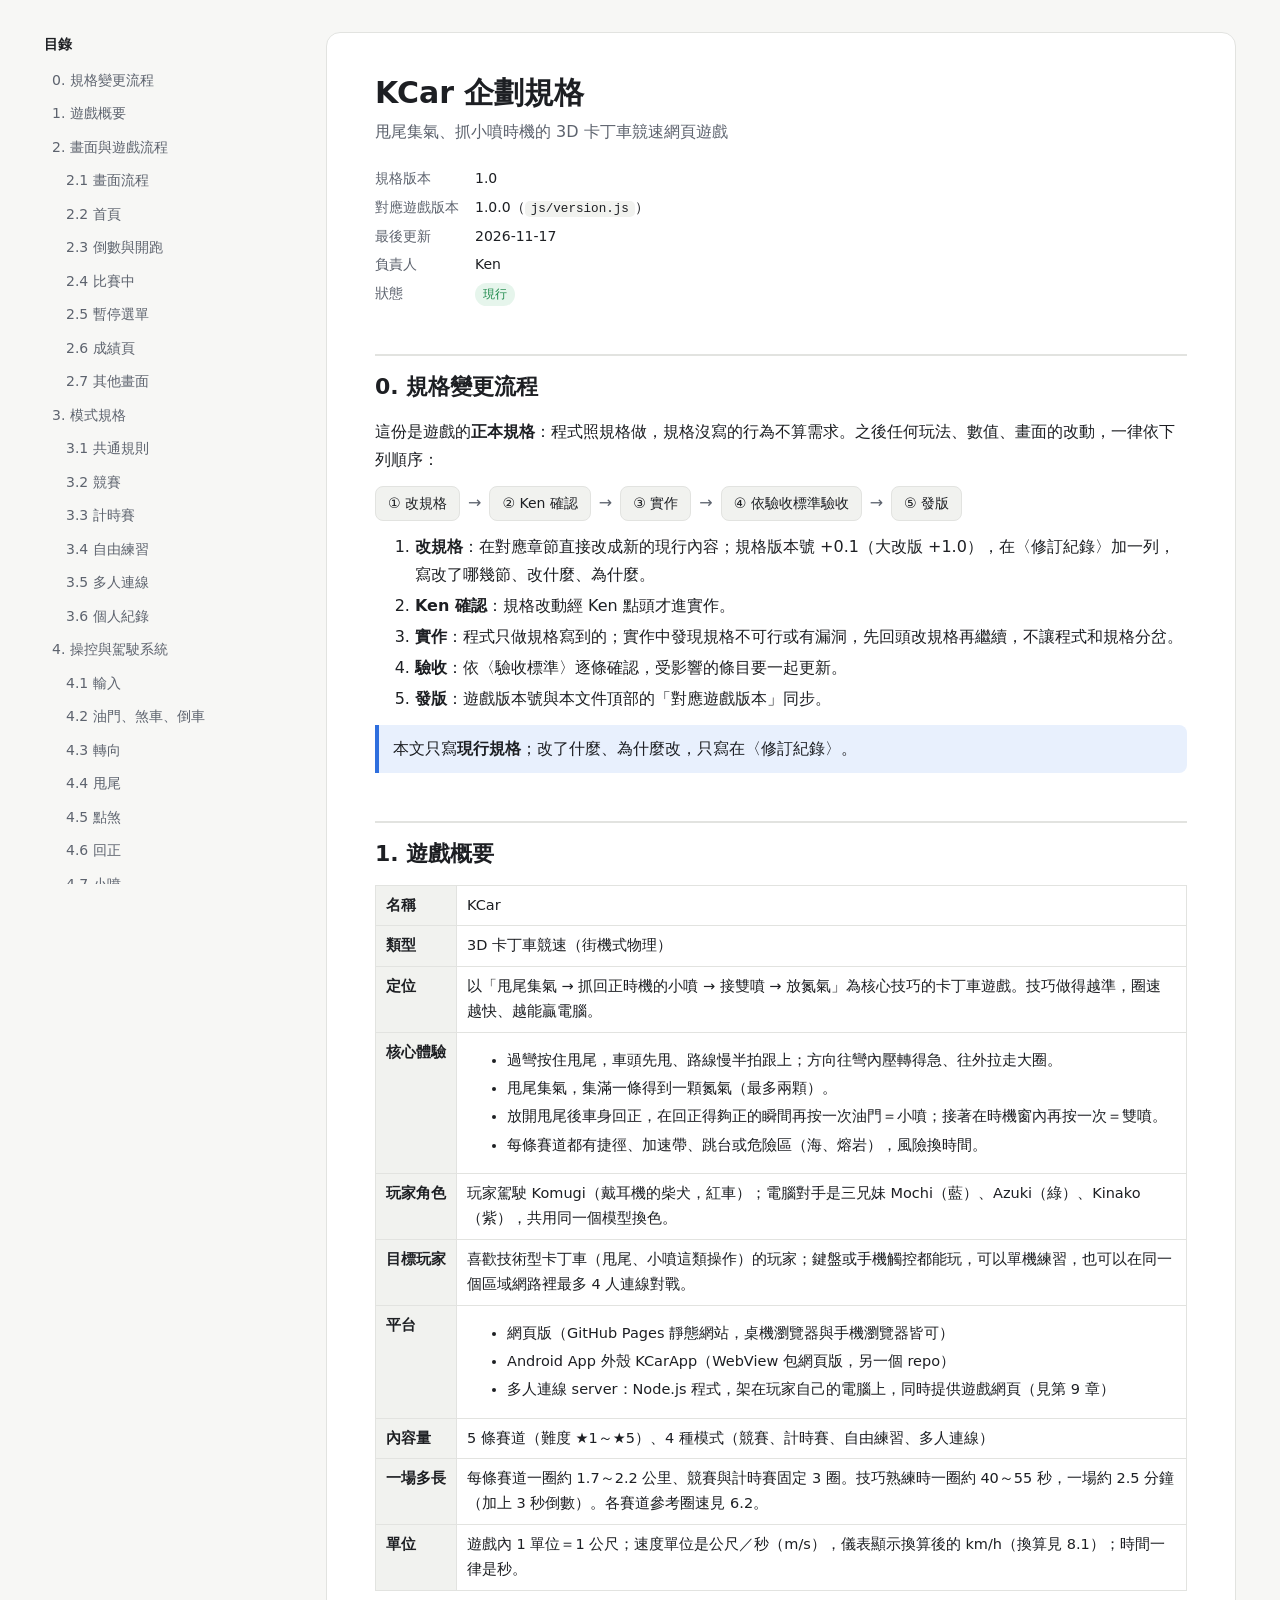
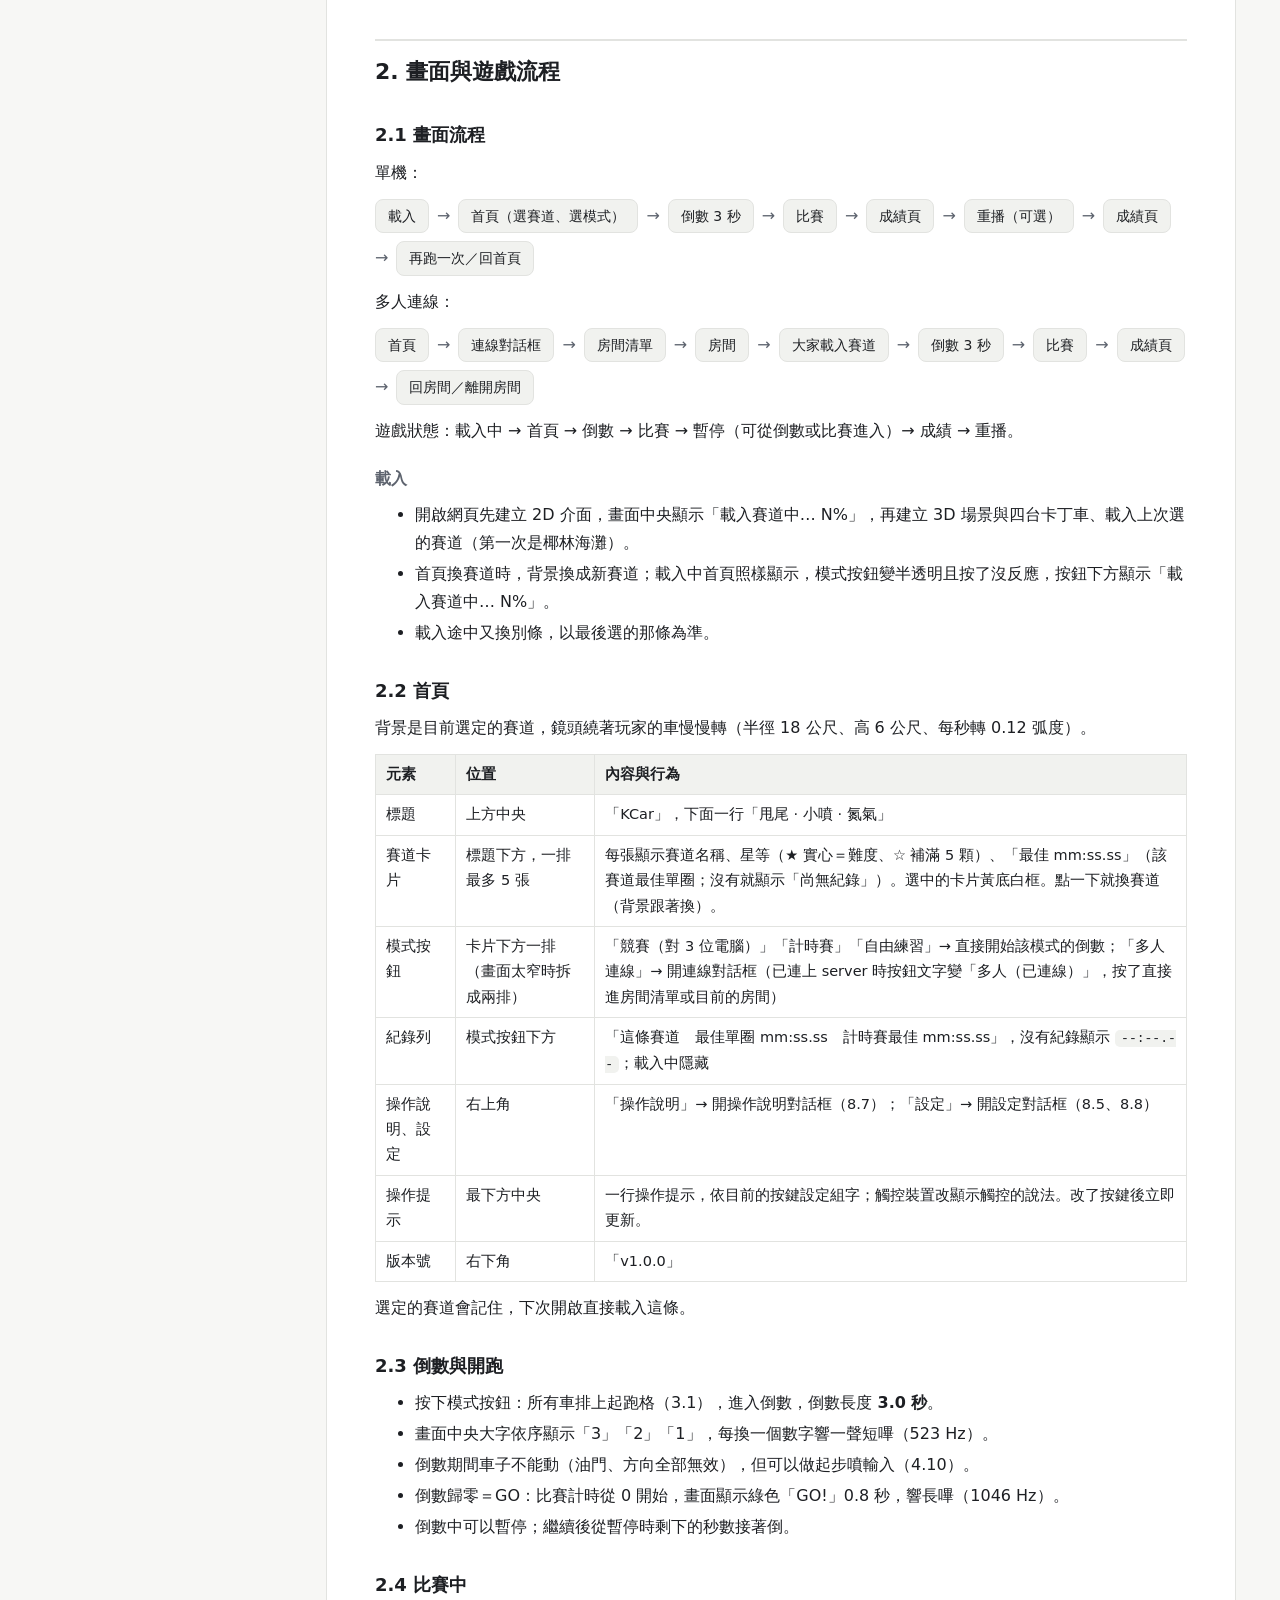
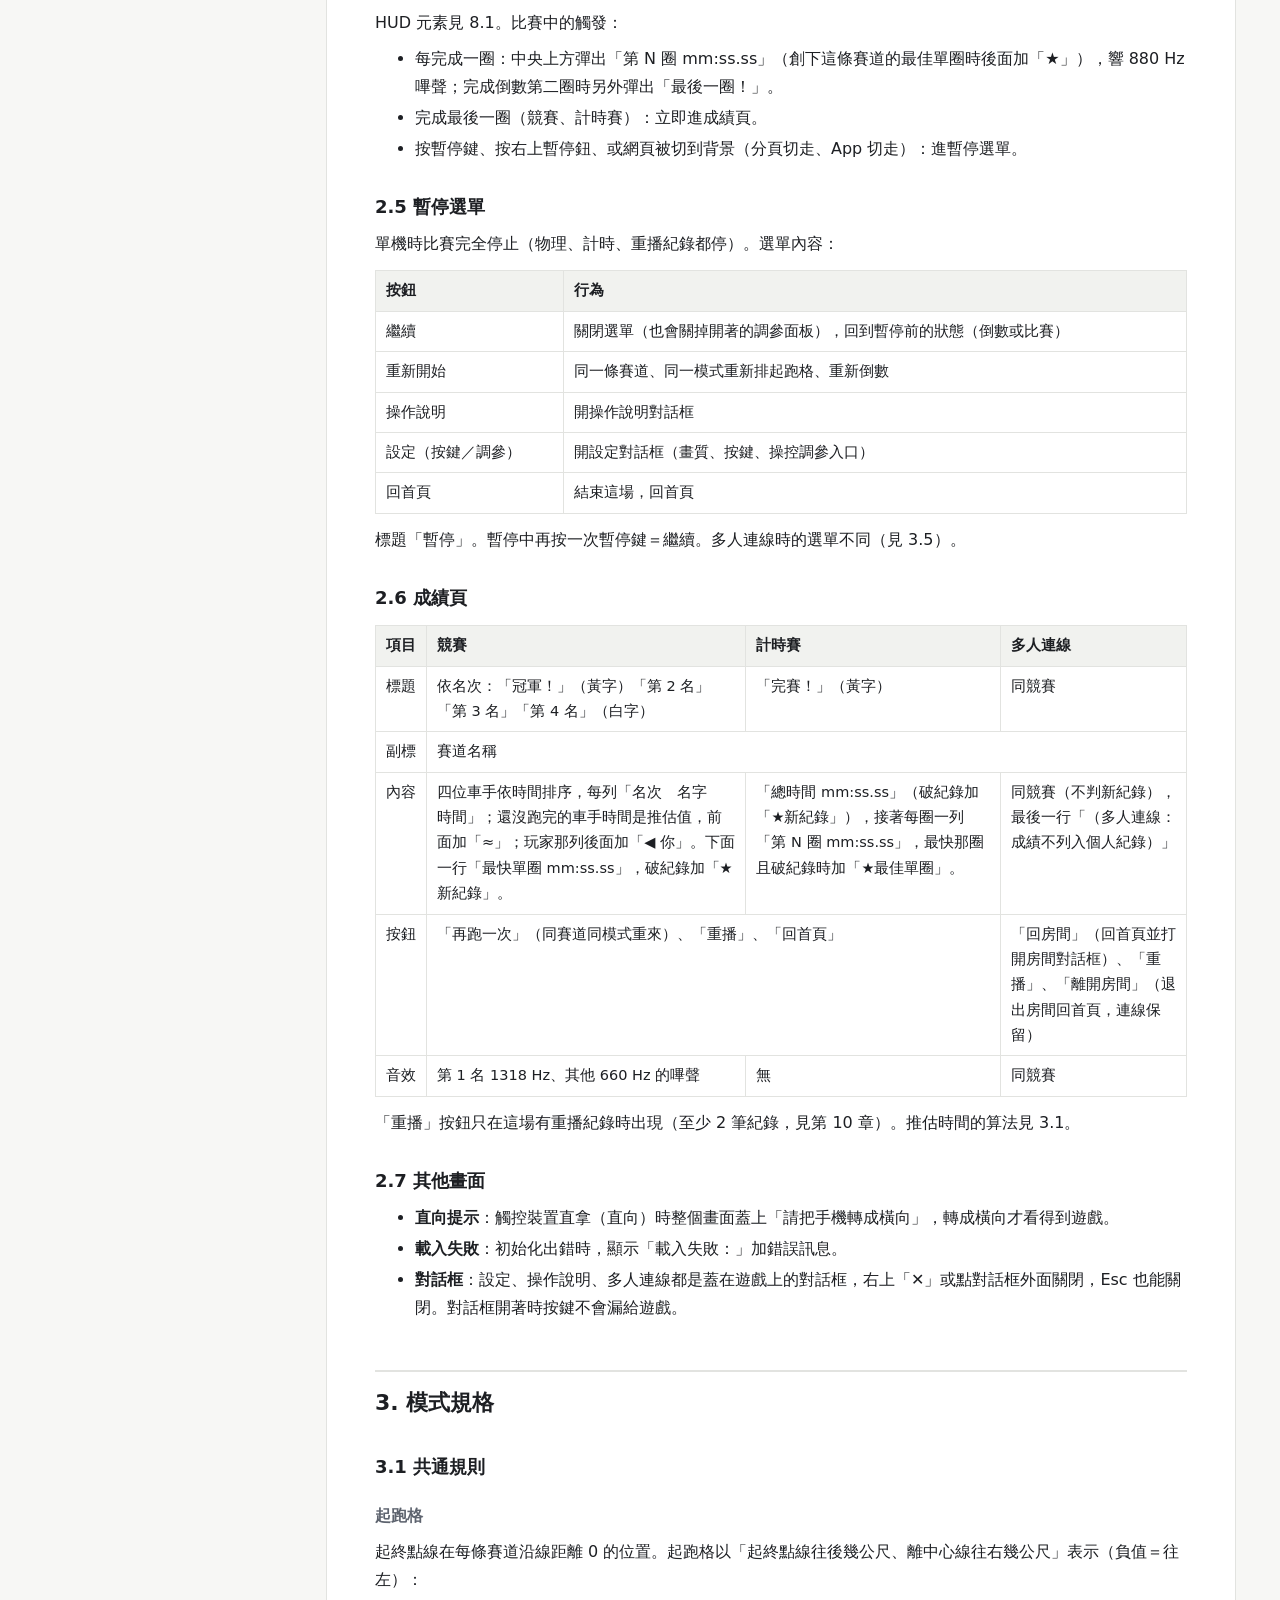
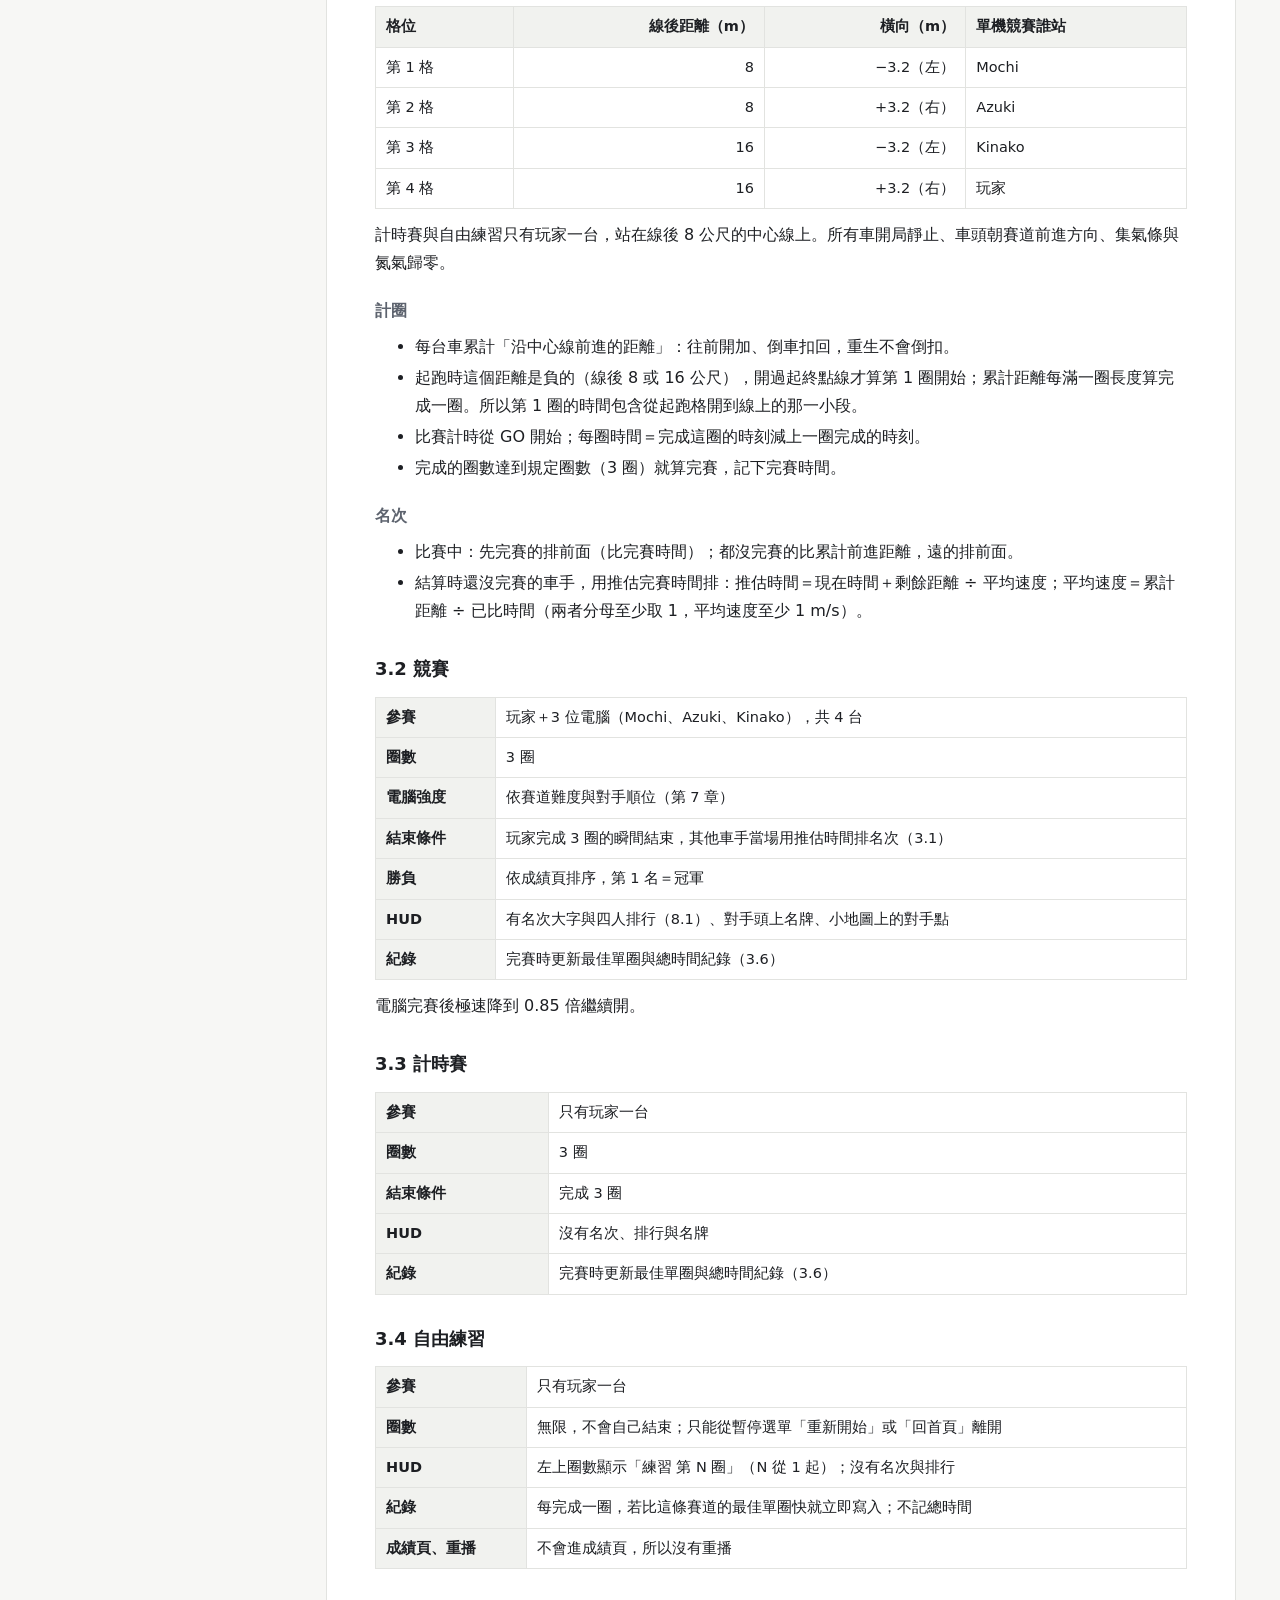
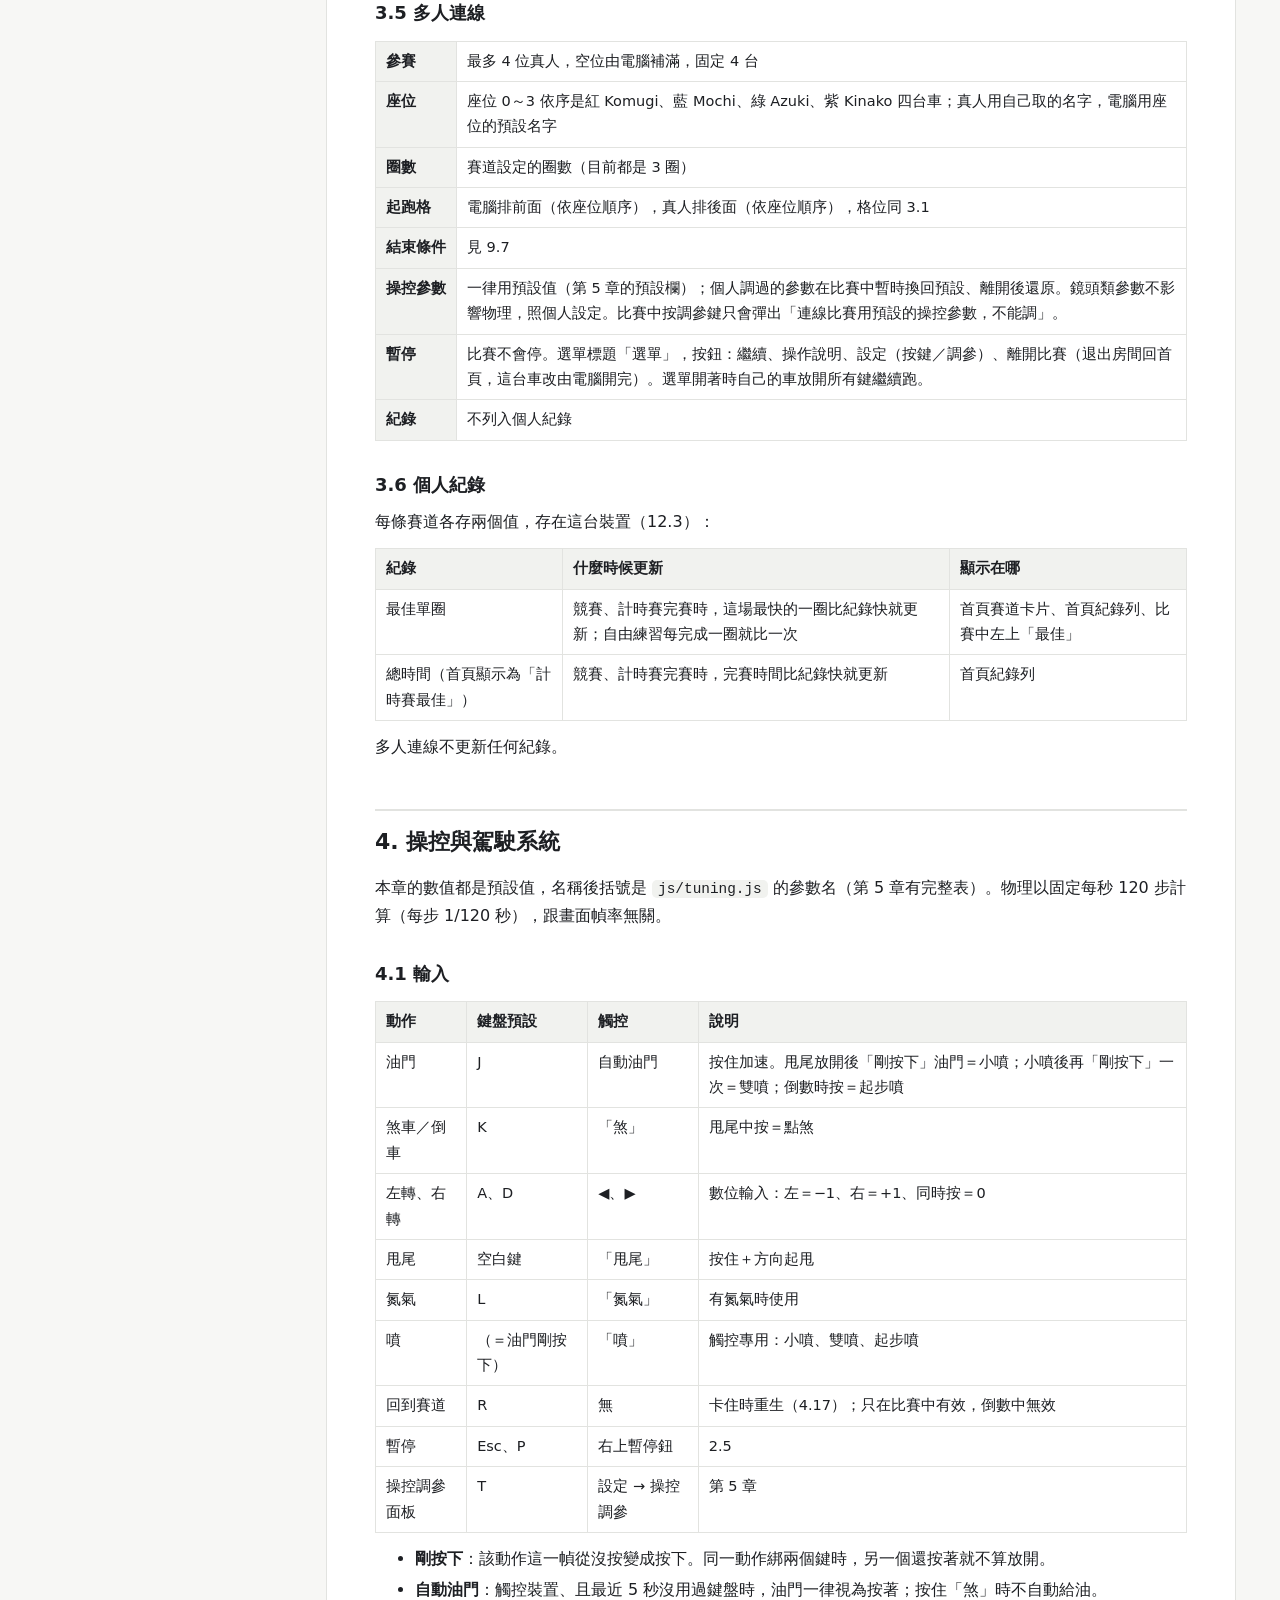
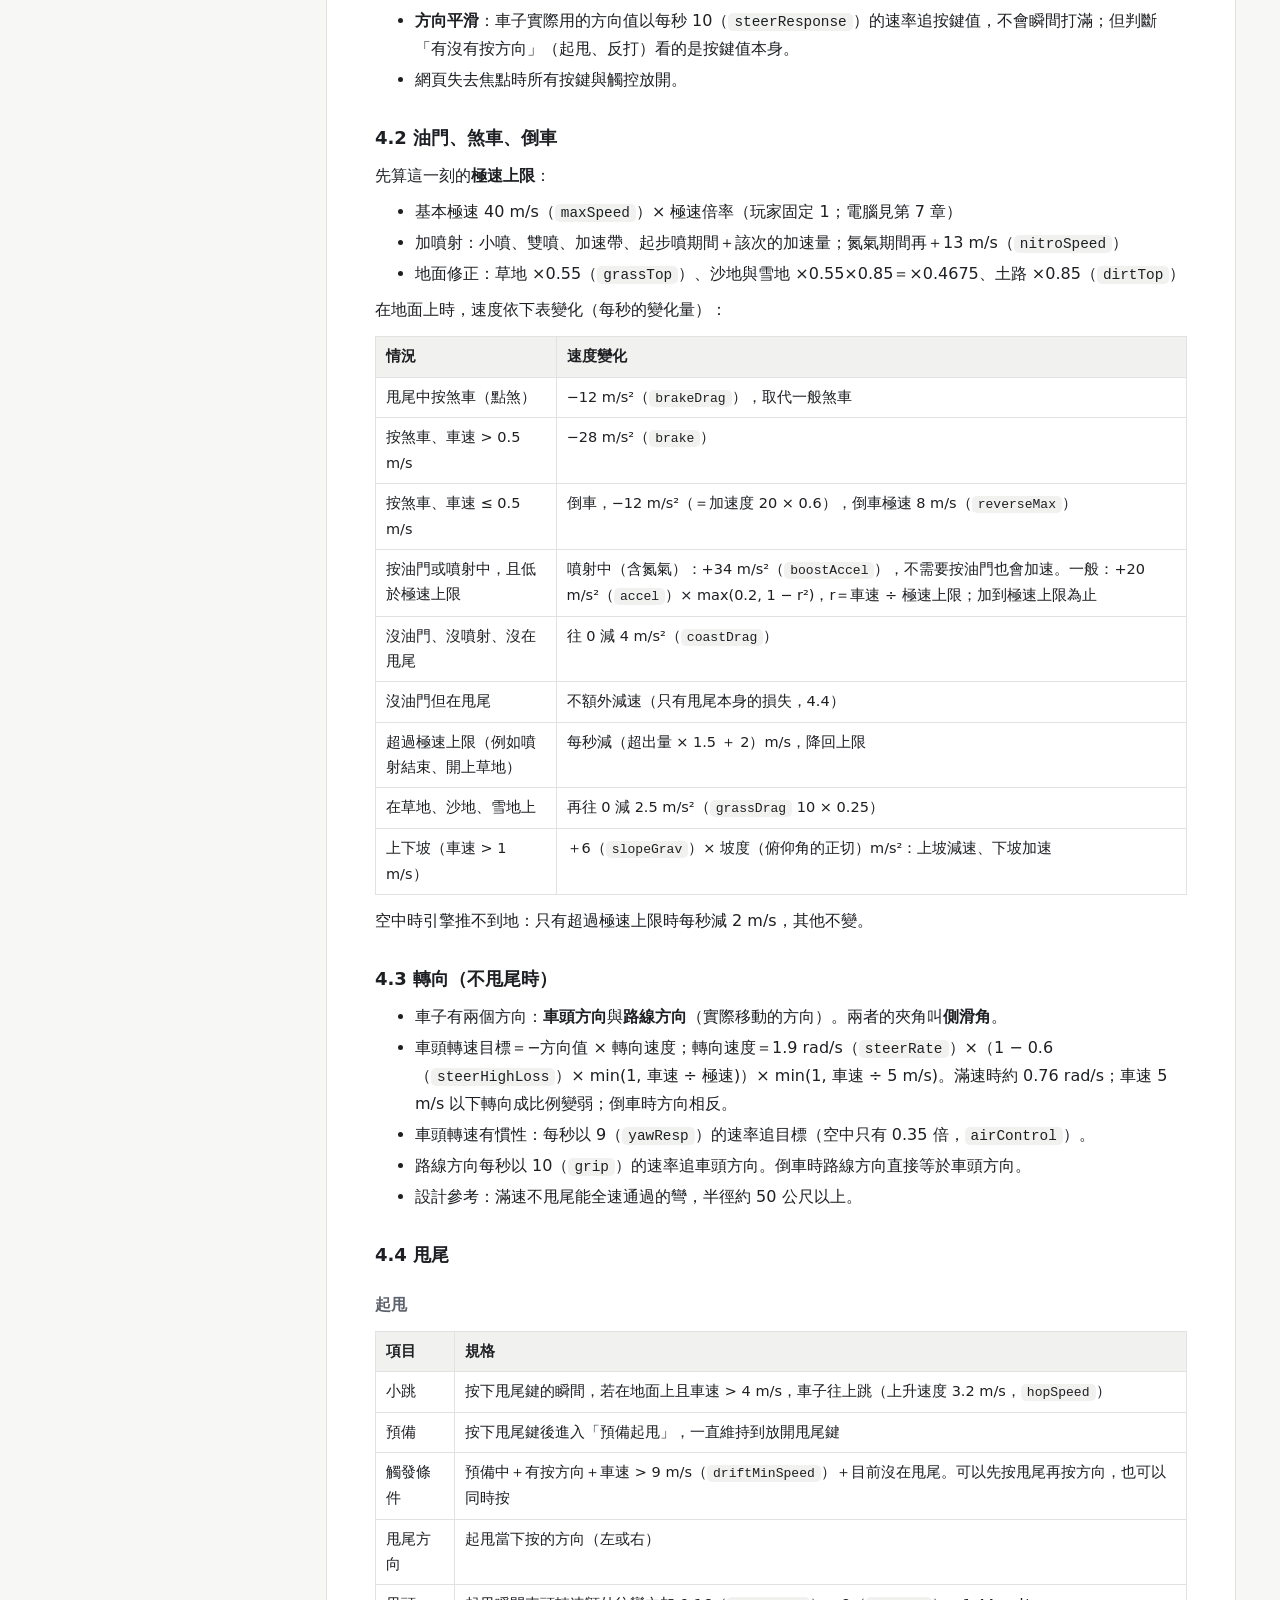
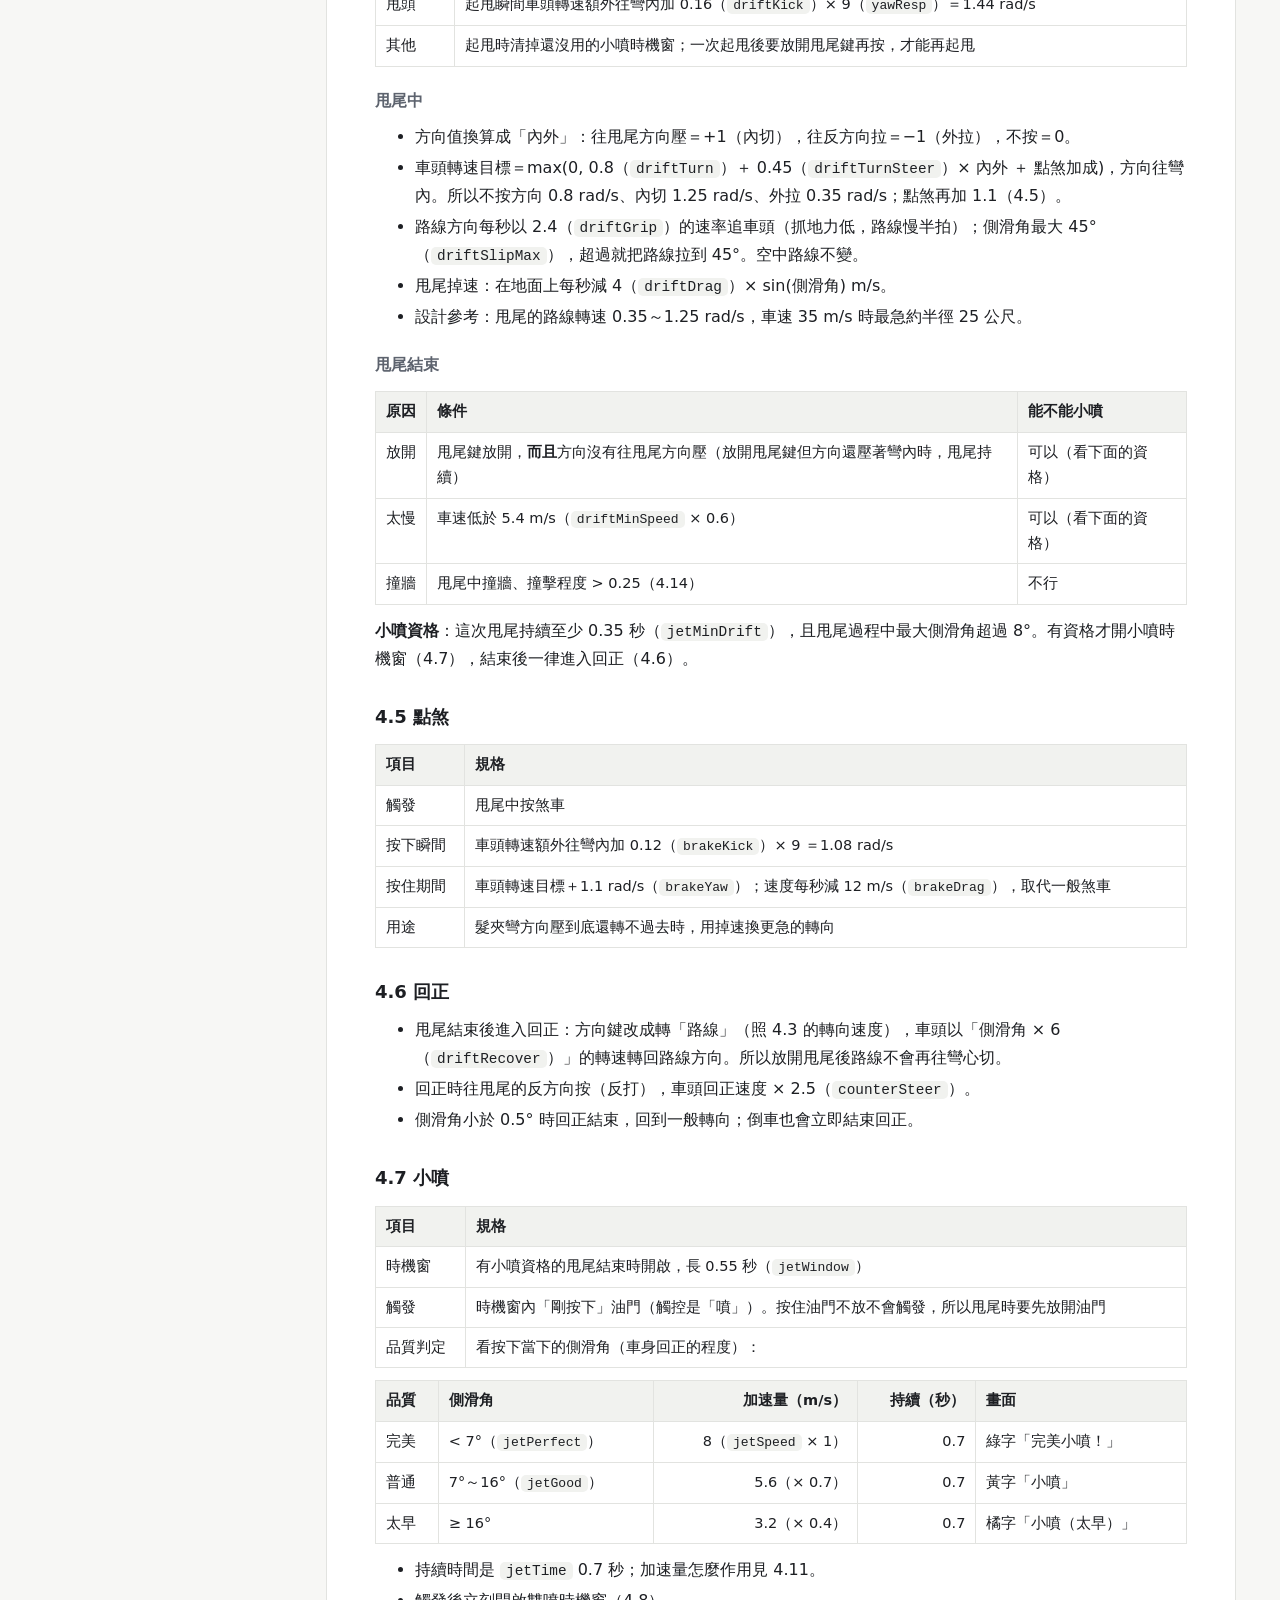
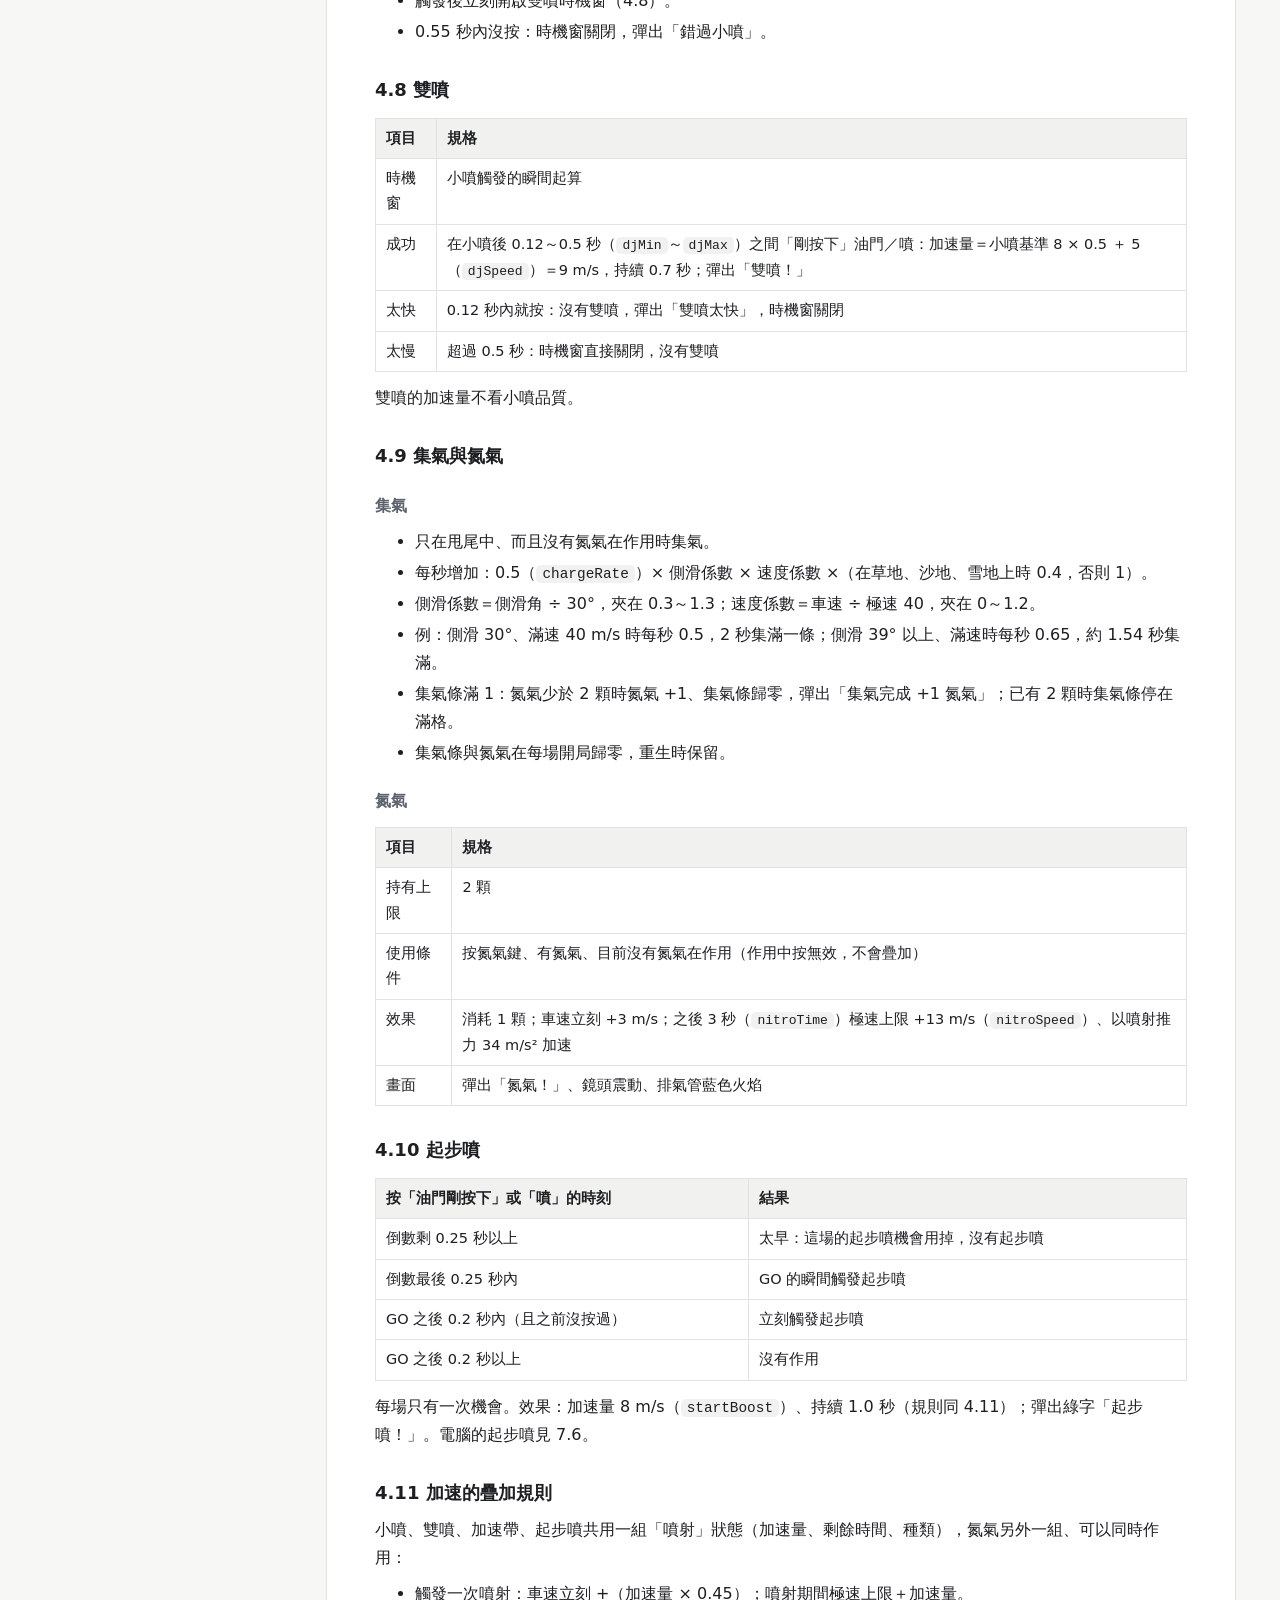
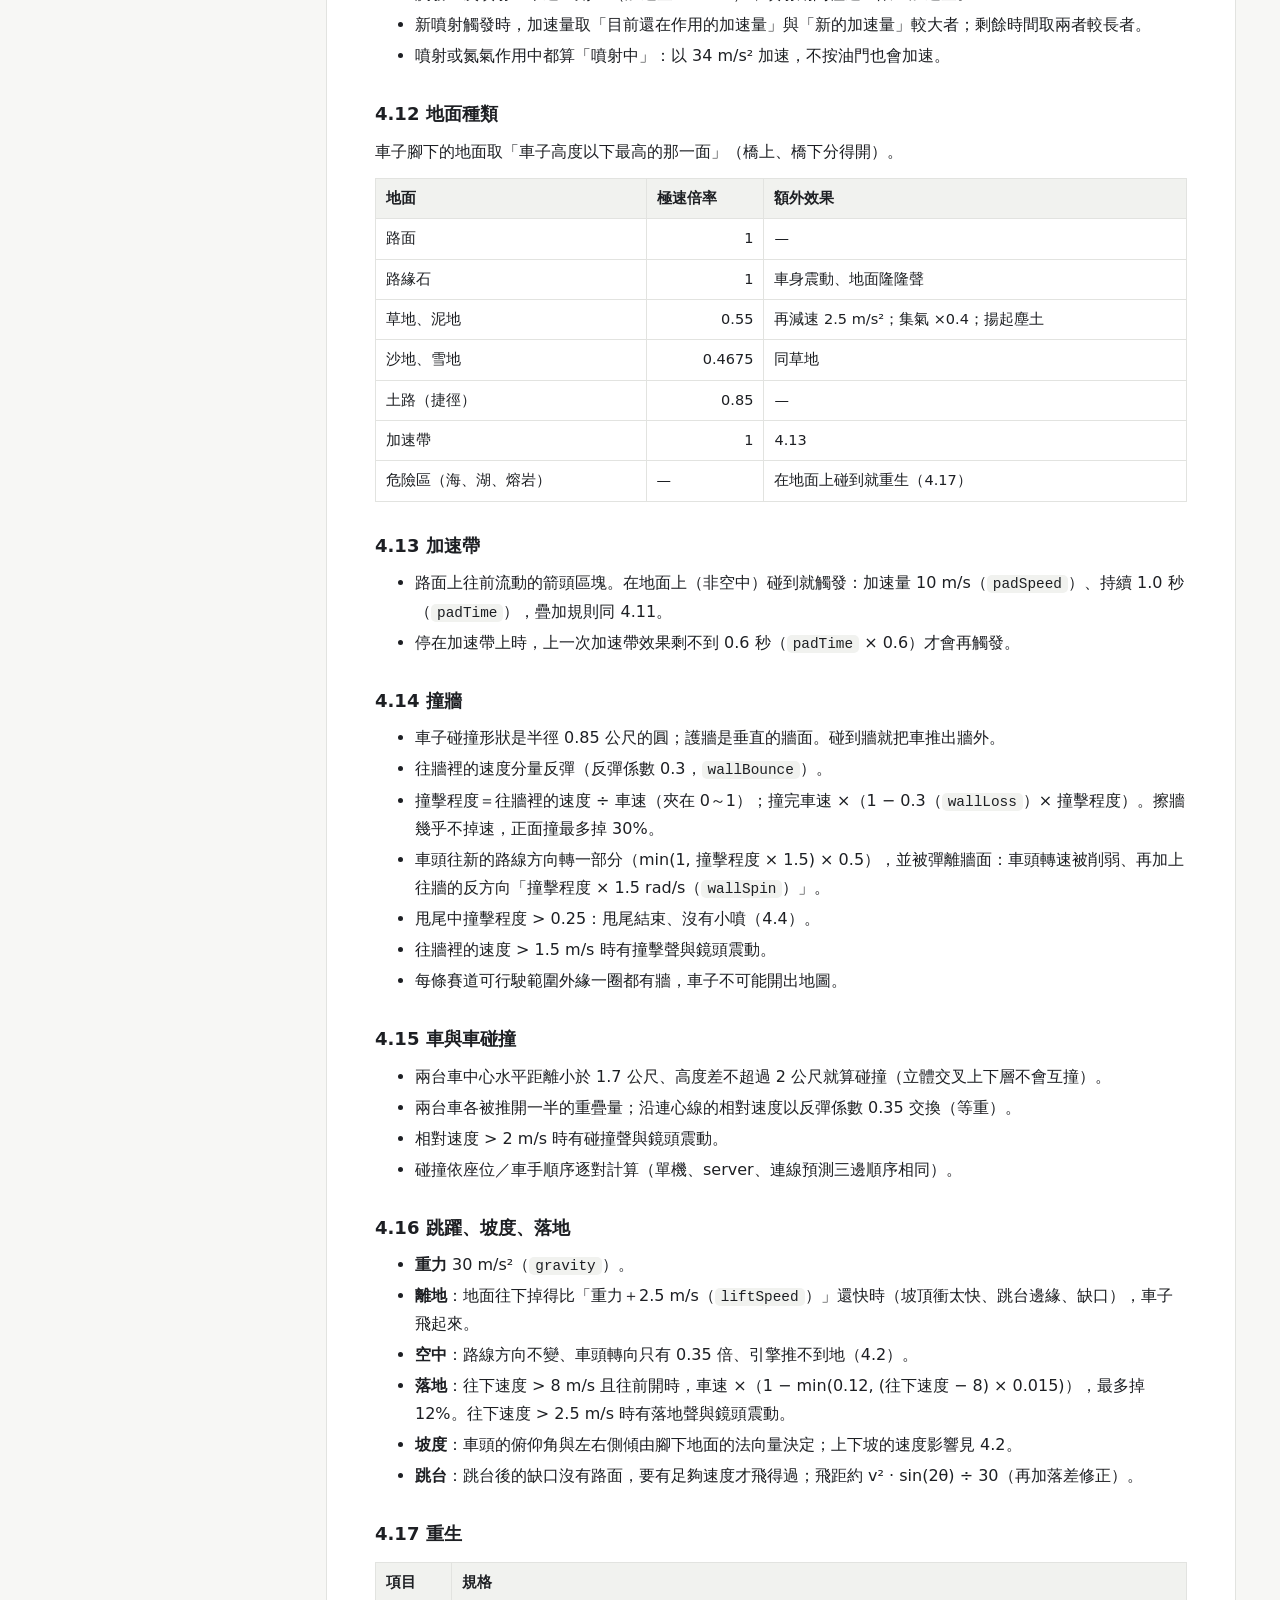
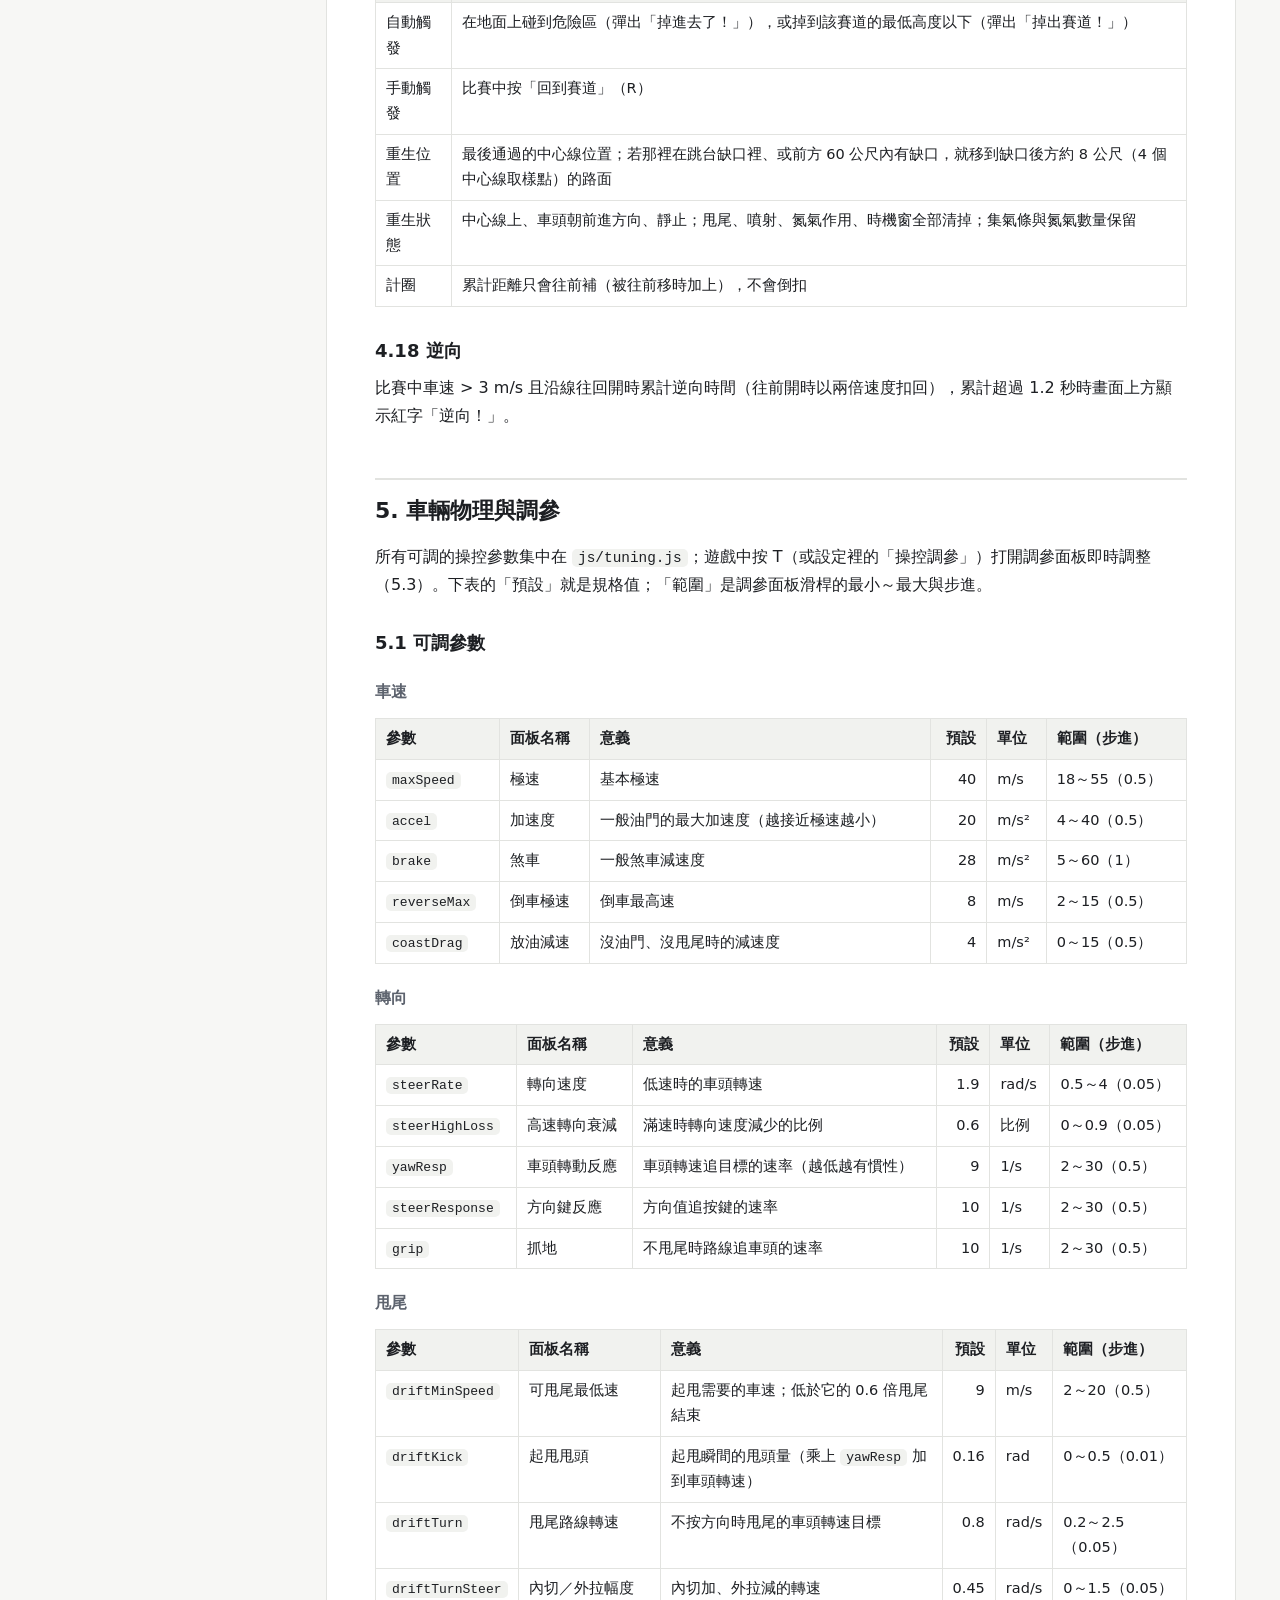
==== docs/spec.html @ 21446818 "企劃規格 1.0（docs/spec.html）：依 1.0.0 現行遊戲整理成正本規格，之後改動先改規格、Ken 確認後才實作（Ken 2026-11-17 要求） Co-Authored-By: " ====
<!doctype html>
<html lang="zh-Hant">
<head>
<meta charset="utf-8">
<meta name="viewport" content="width=device-width, initial-scale=1">
<title>KCar 企劃規格</title>
<style>
:root{
  --bg:#f7f7f5; --paper:#ffffff; --ink:#1d1f23; --muted:#5d636e; --line:#e2e3e0;
  --accent:#2f6fde; --accent-soft:#e8f0fd; --warn:#b5590e; --warn-soft:#fdf1e6;
  --ok:#1f8a4c; --ok-soft:#e6f5ec; --code:#f1f2ef;
}
@media (prefers-color-scheme: dark){
  :root:not([data-theme="light"]){
    --bg:#16181c; --paper:#1e2126; --ink:#e7e9ec; --muted:#9aa1ad; --line:#30343b;
    --accent:#7aa7ff; --accent-soft:#1f2c45; --warn:#f0a35e; --warn-soft:#3a2a1b;
    --ok:#5fd08f; --ok-soft:#1b3326; --code:#262a31;
  }
}
:root[data-theme="dark"]{
  --bg:#16181c; --paper:#1e2126; --ink:#e7e9ec; --muted:#9aa1ad; --line:#30343b;
  --accent:#7aa7ff; --accent-soft:#1f2c45; --warn:#f0a35e; --warn-soft:#3a2a1b;
  --ok:#5fd08f; --ok-soft:#1b3326; --code:#262a31;
}
*{box-sizing:border-box}
html{scroll-behavior:smooth;scroll-padding-top:16px}
body{margin:0;background:var(--bg);color:var(--ink);
  font:16px/1.75 "Noto Sans TC","Microsoft JhengHei","PingFang TC",system-ui,sans-serif}
.layout{display:grid;grid-template-columns:250px minmax(0,1fr);gap:32px;max-width:1240px;margin:0 auto;padding:32px 24px}
nav.toc{position:sticky;top:24px;align-self:start;max-height:calc(100vh - 48px);overflow:auto;font-size:14px}
nav.toc .title{font-weight:700;margin-bottom:8px}
nav.toc ol{list-style:none;padding:0;margin:0}
nav.toc ol ol{padding-left:14px}
nav.toc a{display:block;padding:3px 8px;border-radius:6px;color:var(--muted);text-decoration:none}
nav.toc a:hover{background:var(--accent-soft);color:var(--accent)}
main{background:var(--paper);border:1px solid var(--line);border-radius:14px;padding:40px 48px;min-width:0}
header.doc h1{font-size:30px;line-height:1.3;margin:0 0 6px}
header.doc .sub{color:var(--muted);margin:0 0 20px}
dl.meta{display:grid;grid-template-columns:max-content 1fr;gap:4px 16px;margin:0 0 8px;font-size:14px}
dl.meta dt{color:var(--muted)} dl.meta dd{margin:0}
h2{font-size:22px;margin:48px 0 12px;padding-top:12px;border-top:2px solid var(--line)}
h3{font-size:18px;margin:28px 0 8px}
h4{font-size:16px;margin:20px 0 6px;color:var(--muted)}
p,ul,ol{margin:8px 0}
li{margin:3px 0}
a{color:var(--accent)}
code{background:var(--code);padding:1px 6px;border-radius:5px;font-size:.9em;font-family:Consolas,"Cascadia Mono",monospace}
.table-wrap{overflow-x:auto;margin:12px 0}
table{border-collapse:collapse;width:100%;font-size:14.5px}
th,td{border:1px solid var(--line);padding:7px 10px;text-align:left;vertical-align:top}
th{background:var(--code);font-weight:600;white-space:nowrap}
td.num,th.num{text-align:right;font-variant-numeric:tabular-nums;white-space:nowrap}
.note{border-left:4px solid var(--accent);background:var(--accent-soft);padding:10px 14px;border-radius:0 8px 8px 0;margin:12px 0}
.warn{border-left:4px solid var(--warn);background:var(--warn-soft);padding:10px 14px;border-radius:0 8px 8px 0;margin:12px 0}
.tag{display:inline-block;font-size:12px;padding:1px 8px;border-radius:999px;background:var(--accent-soft);color:var(--accent);margin-right:4px}
.tag.ok{background:var(--ok-soft);color:var(--ok)}
.tag.warn{background:var(--warn-soft);color:var(--warn)}
.flow{display:flex;flex-wrap:wrap;align-items:center;gap:8px;margin:12px 0}
.flow span{border:1px solid var(--line);background:var(--code);border-radius:8px;padding:4px 12px;font-size:14px}
.flow b{color:var(--muted);font-weight:400}
ul.check{list-style:none;padding-left:0}
ul.check li::before{content:"☐ ";color:var(--muted)}
footer{margin-top:48px;color:var(--muted);font-size:13px}
@media (max-width:900px){
  .layout{grid-template-columns:1fr;padding:16px}
  nav.toc{position:static;max-height:none;background:var(--paper);border:1px solid var(--line);border-radius:12px;padding:12px}
  main{padding:24px 18px}
}
@media print{
  body{background:#fff}
  .layout{display:block;padding:0}
  nav.toc{display:none}
  main{border:none;padding:0}
  h2{break-after:avoid} table{break-inside:auto} tr{break-inside:avoid}
}
</style>
</head>
<body>
<div class="layout">
<nav class="toc" aria-label="目錄">
  <div class="title">目錄</div>
  <ol>
    <li><a href="#process">0. 規格變更流程</a></li>
    <li><a href="#overview">1. 遊戲概要</a></li>
    <li><a href="#flow">2. 畫面與遊戲流程</a>
      <ol>
        <li><a href="#flow-map">2.1 畫面流程</a></li>
        <li><a href="#flow-title">2.2 首頁</a></li>
        <li><a href="#flow-count">2.3 倒數與開跑</a></li>
        <li><a href="#flow-race">2.4 比賽中</a></li>
        <li><a href="#flow-pause">2.5 暫停選單</a></li>
        <li><a href="#flow-result">2.6 成績頁</a></li>
        <li><a href="#flow-misc">2.7 其他畫面</a></li>
      </ol>
    </li>
    <li><a href="#modes">3. 模式規格</a>
      <ol>
        <li><a href="#modes-common">3.1 共通規則</a></li>
        <li><a href="#modes-race">3.2 競賽</a></li>
        <li><a href="#modes-time">3.3 計時賽</a></li>
        <li><a href="#modes-free">3.4 自由練習</a></li>
        <li><a href="#modes-online">3.5 多人連線</a></li>
        <li><a href="#modes-best">3.6 個人紀錄</a></li>
      </ol>
    </li>
    <li><a href="#driving">4. 操控與駕駛系統</a>
      <ol>
        <li><a href="#drv-input">4.1 輸入</a></li>
        <li><a href="#drv-speed">4.2 油門、煞車、倒車</a></li>
        <li><a href="#drv-steer">4.3 轉向</a></li>
        <li><a href="#drv-drift">4.4 甩尾</a></li>
        <li><a href="#drv-brake">4.5 點煞</a></li>
        <li><a href="#drv-recover">4.6 回正</a></li>
        <li><a href="#drv-jet">4.7 小噴</a></li>
        <li><a href="#drv-dj">4.8 雙噴</a></li>
        <li><a href="#drv-nitro">4.9 集氣與氮氣</a></li>
        <li><a href="#drv-start">4.10 起步噴</a></li>
        <li><a href="#drv-boost">4.11 加速的疊加規則</a></li>
        <li><a href="#drv-surface">4.12 地面種類</a></li>
        <li><a href="#drv-pad">4.13 加速帶</a></li>
        <li><a href="#drv-wall">4.14 撞牆</a></li>
        <li><a href="#drv-bump">4.15 車與車碰撞</a></li>
        <li><a href="#drv-air">4.16 跳躍、坡度、落地</a></li>
        <li><a href="#drv-respawn">4.17 重生</a></li>
        <li><a href="#drv-wrong">4.18 逆向</a></li>
      </ol>
    </li>
    <li><a href="#tuning">5. 車輛物理與調參</a></li>
    <li><a href="#tracks">6. 賽道</a>
      <ol>
        <li><a href="#trk-common">6.1 共通規則</a></li>
        <li><a href="#trk-list">6.2 賽道總覽</a></li>
        <li><a href="#trk-beach">6.3 椰林海灘</a></li>
        <li><a href="#trk-sakura">6.4 櫻花古都</a></li>
        <li><a href="#trk-snow">6.5 雪國山道</a></li>
        <li><a href="#trk-city">6.6 霓虹夜城</a></li>
        <li><a href="#trk-volcano">6.7 熔岩火山</a></li>
      </ol>
    </li>
    <li><a href="#ai">7. 電腦車手（AI）</a></li>
    <li><a href="#hud">8. 介面與操作設定</a></li>
    <li><a href="#online">9. 多人連線</a>
      <ol>
        <li><a href="#net-arch">9.1 架構</a></li>
        <li><a href="#net-server">9.2 server 啟動與網址</a></li>
        <li><a href="#net-lobby">9.3 大廳與房間</a></li>
        <li><a href="#net-start">9.4 開賽流程</a></li>
        <li><a href="#net-sync">9.5 同步</a></li>
        <li><a href="#net-idle">9.6 斷線與掛機</a></li>
        <li><a href="#net-end">9.7 結算</a></li>
        <li><a href="#net-https">9.8 https 網頁的行為</a></li>
        <li><a href="#net-proto">9.9 協議</a></li>
      </ol>
    </li>
    <li><a href="#replay">10. 重播</a></li>
    <li><a href="#av">11. 音效與畫面表現</a></li>
    <li><a href="#nfr">12. 非功能需求</a></li>
    <li><a href="#acceptance">13. 驗收標準</a></li>
    <li><a href="#changelog">附錄. 修訂紀錄</a></li>
  </ol>
</nav>
<main>
<header class="doc">
  <h1>KCar 企劃規格</h1>
  <p class="sub">甩尾集氣、抓小噴時機的 3D 卡丁車競速網頁遊戲</p>
  <dl class="meta">
    <dt>規格版本</dt><dd>1.0</dd>
    <dt>對應遊戲版本</dt><dd>1.0.0（<code>js/version.js</code>）</dd>
    <dt>最後更新</dt><dd>2026-11-17</dd>
    <dt>負責人</dt><dd>Ken</dd>
    <dt>狀態</dt><dd><span class="tag ok">現行</span></dd>
  </dl>
</header>

<section id="process">
<h2>0. 規格變更流程</h2>
<p>這份是遊戲的<strong>正本規格</strong>：程式照規格做，規格沒寫的行為不算需求。之後任何玩法、數值、畫面的改動，一律依下列順序：</p>
<div class="flow"><span>① 改規格</span><b>→</b><span>② Ken 確認</span><b>→</b><span>③ 實作</span><b>→</b><span>④ 依驗收標準驗收</span><b>→</b><span>⑤ 發版</span></div>
<ol>
  <li><strong>改規格</strong>：在對應章節直接改成新的現行內容；規格版本號 +0.1（大改版 +1.0），在〈修訂紀錄〉加一列，寫改了哪幾節、改什麼、為什麼。</li>
  <li><strong>Ken 確認</strong>：規格改動經 Ken 點頭才進實作。</li>
  <li><strong>實作</strong>：程式只做規格寫到的；實作中發現規格不可行或有漏洞，先回頭改規格再繼續，不讓程式和規格分岔。</li>
  <li><strong>驗收</strong>：依〈驗收標準〉逐條確認，受影響的條目要一起更新。</li>
  <li><strong>發版</strong>：遊戲版本號與本文件頂部的「對應遊戲版本」同步。</li>
</ol>
<div class="note">本文只寫<strong>現行規格</strong>；改了什麼、為什麼改，只寫在〈修訂紀錄〉。</div>
</section>

<!-- ============================================================ 1 -->
<section id="overview">
<h2>1. 遊戲概要</h2>
<div class="table-wrap"><table>
<tbody>
<tr><th>名稱</th><td>KCar</td></tr>
<tr><th>類型</th><td>3D 卡丁車競速（街機式物理）</td></tr>
<tr><th>定位</th><td>以「甩尾集氣 → 抓回正時機的小噴 → 接雙噴 → 放氮氣」為核心技巧的卡丁車遊戲。技巧做得越準，圈速越快、越能贏電腦。</td></tr>
<tr><th>核心體驗</th><td>
  <ul>
    <li>過彎按住甩尾，車頭先甩、路線慢半拍跟上；方向往彎內壓轉得急、往外拉走大圈。</li>
    <li>甩尾集氣，集滿一條得到一顆氮氣（最多兩顆）。</li>
    <li>放開甩尾後車身回正，在回正得夠正的瞬間再按一次油門＝小噴；接著在時機窗內再按一次＝雙噴。</li>
    <li>每條賽道都有捷徑、加速帶、跳台或危險區（海、熔岩），風險換時間。</li>
  </ul>
</td></tr>
<tr><th>玩家角色</th><td>玩家駕駛 Komugi（戴耳機的柴犬，紅車）；電腦對手是三兄妹 Mochi（藍）、Azuki（綠）、Kinako（紫），共用同一個模型換色。</td></tr>
<tr><th>目標玩家</th><td>喜歡技術型卡丁車（甩尾、小噴這類操作）的玩家；鍵盤或手機觸控都能玩，可以單機練習，也可以在同一個區域網路裡最多 4 人連線對戰。</td></tr>
<tr><th>平台</th><td>
  <ul>
    <li>網頁版（GitHub Pages 靜態網站，桌機瀏覽器與手機瀏覽器皆可）</li>
    <li>Android App 外殼 KCarApp（WebView 包網頁版，另一個 repo）</li>
    <li>多人連線 server：Node.js 程式，架在玩家自己的電腦上，同時提供遊戲網頁（見第 9 章）</li>
  </ul>
</td></tr>
<tr><th>內容量</th><td>5 條賽道（難度 ★1～★5）、4 種模式（競賽、計時賽、自由練習、多人連線）</td></tr>
<tr><th>一場多長</th><td>每條賽道一圈約 1.7～2.2 公里、競賽與計時賽固定 3 圈。技巧熟練時一圈約 40～55 秒，一場約 2.5 分鐘（加上 3 秒倒數）。各賽道參考圈速見 6.2。</td></tr>
<tr><th>單位</th><td>遊戲內 1 單位＝1 公尺；速度單位是公尺／秒（m/s），儀表顯示換算後的 km/h（換算見 8.1）；時間一律是秒。</td></tr>
</tbody>
</table></div>
</section>

<!-- ============================================================ 2 -->
<section id="flow">
<h2>2. 畫面與遊戲流程</h2>

<h3 id="flow-map">2.1 畫面流程</h3>
<p>單機：</p>
<div class="flow"><span>載入</span><b>→</b><span>首頁（選賽道、選模式）</span><b>→</b><span>倒數 3 秒</span><b>→</b><span>比賽</span><b>→</b><span>成績頁</span><b>→</b><span>重播（可選）</span><b>→</b><span>成績頁</span><b>→</b><span>再跑一次／回首頁</span></div>
<p>多人連線：</p>
<div class="flow"><span>首頁</span><b>→</b><span>連線對話框</span><b>→</b><span>房間清單</span><b>→</b><span>房間</span><b>→</b><span>大家載入賽道</span><b>→</b><span>倒數 3 秒</span><b>→</b><span>比賽</span><b>→</b><span>成績頁</span><b>→</b><span>回房間／離開房間</span></div>
<p>遊戲狀態：載入中 → 首頁 → 倒數 → 比賽 → 暫停（可從倒數或比賽進入）→ 成績 → 重播。</p>

<h4>載入</h4>
<ul>
  <li>開啟網頁先建立 2D 介面，畫面中央顯示「載入賽道中… N%」，再建立 3D 場景與四台卡丁車、載入上次選的賽道（第一次是椰林海灘）。</li>
  <li>首頁換賽道時，背景換成新賽道；載入中首頁照樣顯示，模式按鈕變半透明且按了沒反應，按鈕下方顯示「載入賽道中… N%」。</li>
  <li>載入途中又換別條，以最後選的那條為準。</li>
</ul>

<h3 id="flow-title">2.2 首頁</h3>
<p>背景是目前選定的賽道，鏡頭繞著玩家的車慢慢轉（半徑 18 公尺、高 6 公尺、每秒轉 0.12 弧度）。</p>
<div class="table-wrap"><table>
<thead><tr><th>元素</th><th>位置</th><th>內容與行為</th></tr></thead>
<tbody>
<tr><td>標題</td><td>上方中央</td><td>「KCar」，下面一行「甩尾 ‧ 小噴 ‧ 氮氣」</td></tr>
<tr><td>賽道卡片</td><td>標題下方，一排最多 5 張</td><td>每張顯示賽道名稱、星等（★ 實心＝難度、☆ 補滿 5 顆）、「最佳 mm:ss.ss」（該賽道最佳單圈；沒有就顯示「尚無紀錄」）。選中的卡片黃底白框。點一下就換賽道（背景跟著換）。</td></tr>
<tr><td>模式按鈕</td><td>卡片下方一排（畫面太窄時拆成兩排）</td><td>「競賽（對 3 位電腦）」「計時賽」「自由練習」→ 直接開始該模式的倒數；「多人連線」→ 開連線對話框（已連上 server 時按鈕文字變「多人（已連線）」，按了直接進房間清單或目前的房間）</td></tr>
<tr><td>紀錄列</td><td>模式按鈕下方</td><td>「這條賽道　最佳單圈 mm:ss.ss　計時賽最佳 mm:ss.ss」，沒有紀錄顯示 <code>--:--.--</code>；載入中隱藏</td></tr>
<tr><td>操作說明、設定</td><td>右上角</td><td>「操作說明」→ 開操作說明對話框（8.7）；「設定」→ 開設定對話框（8.5、8.8）</td></tr>
<tr><td>操作提示</td><td>最下方中央</td><td>一行操作提示，依目前的按鍵設定組字；觸控裝置改顯示觸控的說法。改了按鍵後立即更新。</td></tr>
<tr><td>版本號</td><td>右下角</td><td>「v1.0.0」</td></tr>
</tbody>
</table></div>
<p>選定的賽道會記住，下次開啟直接載入這條。</p>

<h3 id="flow-count">2.3 倒數與開跑</h3>
<ul>
  <li>按下模式按鈕：所有車排上起跑格（3.1），進入倒數，倒數長度 <strong>3.0 秒</strong>。</li>
  <li>畫面中央大字依序顯示「3」「2」「1」，每換一個數字響一聲短嗶（523 Hz）。</li>
  <li>倒數期間車子不能動（油門、方向全部無效），但可以做起步噴輸入（4.10）。</li>
  <li>倒數歸零＝GO：比賽計時從 0 開始，畫面顯示綠色「GO!」0.8 秒，響長嗶（1046 Hz）。</li>
  <li>倒數中可以暫停；繼續後從暫停時剩下的秒數接著倒。</li>
</ul>

<h3 id="flow-race">2.4 比賽中</h3>
<p>HUD 元素見 8.1。比賽中的觸發：</p>
<ul>
  <li>每完成一圈：中央上方彈出「第 N 圈 mm:ss.ss」（創下這條賽道的最佳單圈時後面加「★」），響 880 Hz 嗶聲；完成倒數第二圈時另外彈出「最後一圈！」。</li>
  <li>完成最後一圈（競賽、計時賽）：立即進成績頁。</li>
  <li>按暫停鍵、按右上暫停鈕、或網頁被切到背景（分頁切走、App 切走）：進暫停選單。</li>
</ul>

<h3 id="flow-pause">2.5 暫停選單</h3>
<p>單機時比賽完全停止（物理、計時、重播紀錄都停）。選單內容：</p>
<div class="table-wrap"><table>
<thead><tr><th>按鈕</th><th>行為</th></tr></thead>
<tbody>
<tr><td>繼續</td><td>關閉選單（也會關掉開著的調參面板），回到暫停前的狀態（倒數或比賽）</td></tr>
<tr><td>重新開始</td><td>同一條賽道、同一模式重新排起跑格、重新倒數</td></tr>
<tr><td>操作說明</td><td>開操作說明對話框</td></tr>
<tr><td>設定（按鍵／調參）</td><td>開設定對話框（畫質、按鍵、操控調參入口）</td></tr>
<tr><td>回首頁</td><td>結束這場，回首頁</td></tr>
</tbody>
</table></div>
<p>標題「暫停」。暫停中再按一次暫停鍵＝繼續。多人連線時的選單不同（見 3.5）。</p>

<h3 id="flow-result">2.6 成績頁</h3>
<div class="table-wrap"><table>
<thead><tr><th>項目</th><th>競賽</th><th>計時賽</th><th>多人連線</th></tr></thead>
<tbody>
<tr><td>標題</td><td>依名次：「冠軍！」（黃字）「第 2 名」「第 3 名」「第 4 名」（白字）</td><td>「完賽！」（黃字）</td><td>同競賽</td></tr>
<tr><td>副標</td><td colspan="3">賽道名稱</td></tr>
<tr><td>內容</td><td>四位車手依時間排序，每列「名次　名字　時間」；還沒跑完的車手時間是推估值，前面加「≈」；玩家那列後面加「◀ 你」。下面一行「最快單圈 mm:ss.ss」，破紀錄加「★新紀錄」。</td><td>「總時間 mm:ss.ss」（破紀錄加「★新紀錄」），接著每圈一列「第 N 圈 mm:ss.ss」，最快那圈且破紀錄時加「★最佳單圈」。</td><td>同競賽（不判新紀錄），最後一行「（多人連線：成績不列入個人紀錄）」</td></tr>
<tr><td>按鈕</td><td colspan="2">「再跑一次」（同賽道同模式重來）、「重播」、「回首頁」</td><td>「回房間」（回首頁並打開房間對話框）、「重播」、「離開房間」（退出房間回首頁，連線保留）</td></tr>
<tr><td>音效</td><td>第 1 名 1318 Hz、其他 660 Hz 的嗶聲</td><td>無</td><td>同競賽</td></tr>
</tbody>
</table></div>
<p>「重播」按鈕只在這場有重播紀錄時出現（至少 2 筆紀錄，見第 10 章）。推估時間的算法見 3.1。</p>

<h3 id="flow-misc">2.7 其他畫面</h3>
<ul>
  <li><strong>直向提示</strong>：觸控裝置直拿（直向）時整個畫面蓋上「請把手機轉成橫向」，轉成橫向才看得到遊戲。</li>
  <li><strong>載入失敗</strong>：初始化出錯時，顯示「載入失敗：」加錯誤訊息。</li>
  <li><strong>對話框</strong>：設定、操作說明、多人連線都是蓋在遊戲上的對話框，右上「✕」或點對話框外面關閉，Esc 也能關閉。對話框開著時按鍵不會漏給遊戲。</li>
</ul>
</section>

<!-- ============================================================ 3 -->
<section id="modes">
<h2>3. 模式規格</h2>

<h3 id="modes-common">3.1 共通規則</h3>
<h4>起跑格</h4>
<p>起終點線在每條賽道沿線距離 0 的位置。起跑格以「起終點線往後幾公尺、離中心線往右幾公尺」表示（負值＝往左）：</p>
<div class="table-wrap"><table>
<thead><tr><th>格位</th><th class="num">線後距離（m）</th><th class="num">橫向（m）</th><th>單機競賽誰站</th></tr></thead>
<tbody>
<tr><td>第 1 格</td><td class="num">8</td><td class="num">−3.2（左）</td><td>Mochi</td></tr>
<tr><td>第 2 格</td><td class="num">8</td><td class="num">+3.2（右）</td><td>Azuki</td></tr>
<tr><td>第 3 格</td><td class="num">16</td><td class="num">−3.2（左）</td><td>Kinako</td></tr>
<tr><td>第 4 格</td><td class="num">16</td><td class="num">+3.2（右）</td><td>玩家</td></tr>
</tbody>
</table></div>
<p>計時賽與自由練習只有玩家一台，站在線後 8 公尺的中心線上。所有車開局靜止、車頭朝賽道前進方向、集氣條與氮氣歸零。</p>

<h4>計圈</h4>
<ul>
  <li>每台車累計「沿中心線前進的距離」：往前開加、倒車扣回，重生不會倒扣。</li>
  <li>起跑時這個距離是負的（線後 8 或 16 公尺），開過起終點線才算第 1 圈開始；累計距離每滿一圈長度算完成一圈。所以第 1 圈的時間包含從起跑格開到線上的那一小段。</li>
  <li>比賽計時從 GO 開始；每圈時間＝完成這圈的時刻減上一圈完成的時刻。</li>
  <li>完成的圈數達到規定圈數（3 圈）就算完賽，記下完賽時間。</li>
</ul>

<h4>名次</h4>
<ul>
  <li>比賽中：先完賽的排前面（比完賽時間）；都沒完賽的比累計前進距離，遠的排前面。</li>
  <li>結算時還沒完賽的車手，用推估完賽時間排：推估時間＝現在時間＋剩餘距離 ÷ 平均速度；平均速度＝累計距離 ÷ 已比時間（兩者分母至少取 1，平均速度至少 1 m/s）。</li>
</ul>

<h3 id="modes-race">3.2 競賽</h3>
<div class="table-wrap"><table>
<tbody>
<tr><th>參賽</th><td>玩家＋3 位電腦（Mochi、Azuki、Kinako），共 4 台</td></tr>
<tr><th>圈數</th><td>3 圈</td></tr>
<tr><th>電腦強度</th><td>依賽道難度與對手順位（第 7 章）</td></tr>
<tr><th>結束條件</th><td>玩家完成 3 圈的瞬間結束，其他車手當場用推估時間排名次（3.1）</td></tr>
<tr><th>勝負</th><td>依成績頁排序，第 1 名＝冠軍</td></tr>
<tr><th>HUD</th><td>有名次大字與四人排行（8.1）、對手頭上名牌、小地圖上的對手點</td></tr>
<tr><th>紀錄</th><td>完賽時更新最佳單圈與總時間紀錄（3.6）</td></tr>
</tbody>
</table></div>
<p>電腦完賽後極速降到 0.85 倍繼續開。</p>

<h3 id="modes-time">3.3 計時賽</h3>
<div class="table-wrap"><table>
<tbody>
<tr><th>參賽</th><td>只有玩家一台</td></tr>
<tr><th>圈數</th><td>3 圈</td></tr>
<tr><th>結束條件</th><td>完成 3 圈</td></tr>
<tr><th>HUD</th><td>沒有名次、排行與名牌</td></tr>
<tr><th>紀錄</th><td>完賽時更新最佳單圈與總時間紀錄（3.6）</td></tr>
</tbody>
</table></div>

<h3 id="modes-free">3.4 自由練習</h3>
<div class="table-wrap"><table>
<tbody>
<tr><th>參賽</th><td>只有玩家一台</td></tr>
<tr><th>圈數</th><td>無限，不會自己結束；只能從暫停選單「重新開始」或「回首頁」離開</td></tr>
<tr><th>HUD</th><td>左上圈數顯示「練習 第 N 圈」（N 從 1 起）；沒有名次與排行</td></tr>
<tr><th>紀錄</th><td>每完成一圈，若比這條賽道的最佳單圈快就立即寫入；不記總時間</td></tr>
<tr><th>成績頁、重播</th><td>不會進成績頁，所以沒有重播</td></tr>
</tbody>
</table></div>

<h3 id="modes-online">3.5 多人連線</h3>
<div class="table-wrap"><table>
<tbody>
<tr><th>參賽</th><td>最多 4 位真人，空位由電腦補滿，固定 4 台</td></tr>
<tr><th>座位</th><td>座位 0～3 依序是紅 Komugi、藍 Mochi、綠 Azuki、紫 Kinako 四台車；真人用自己取的名字，電腦用座位的預設名字</td></tr>
<tr><th>圈數</th><td>賽道設定的圈數（目前都是 3 圈）</td></tr>
<tr><th>起跑格</th><td>電腦排前面（依座位順序），真人排後面（依座位順序），格位同 3.1</td></tr>
<tr><th>結束條件</th><td>見 9.7</td></tr>
<tr><th>操控參數</th><td>一律用預設值（第 5 章的預設欄）；個人調過的參數在比賽中暫時換回預設、離開後還原。鏡頭類參數不影響物理，照個人設定。比賽中按調參鍵只會彈出「連線比賽用預設的操控參數，不能調」。</td></tr>
<tr><th>暫停</th><td>比賽不會停。選單標題「選單」，按鈕：繼續、操作說明、設定（按鍵／調參）、離開比賽（退出房間回首頁，這台車改由電腦開完）。選單開著時自己的車放開所有鍵繼續跑。</td></tr>
<tr><th>紀錄</th><td>不列入個人紀錄</td></tr>
</tbody>
</table></div>

<h3 id="modes-best">3.6 個人紀錄</h3>
<p>每條賽道各存兩個值，存在這台裝置（12.3）：</p>
<div class="table-wrap"><table>
<thead><tr><th>紀錄</th><th>什麼時候更新</th><th>顯示在哪</th></tr></thead>
<tbody>
<tr><td>最佳單圈</td><td>競賽、計時賽完賽時，這場最快的一圈比紀錄快就更新；自由練習每完成一圈就比一次</td><td>首頁賽道卡片、首頁紀錄列、比賽中左上「最佳」</td></tr>
<tr><td>總時間（首頁顯示為「計時賽最佳」）</td><td>競賽、計時賽完賽時，完賽時間比紀錄快就更新</td><td>首頁紀錄列</td></tr>
</tbody>
</table></div>
<p>多人連線不更新任何紀錄。</p>
</section>

<!-- ============================================================ 4 -->
<section id="driving">
<h2>4. 操控與駕駛系統</h2>
<p>本章的數值都是預設值，名稱後括號是 <code>js/tuning.js</code> 的參數名（第 5 章有完整表）。物理以固定每秒 120 步計算（每步 1/120 秒），跟畫面幀率無關。</p>

<h3 id="drv-input">4.1 輸入</h3>
<div class="table-wrap"><table>
<thead><tr><th>動作</th><th>鍵盤預設</th><th>觸控</th><th>說明</th></tr></thead>
<tbody>
<tr><td>油門</td><td>J</td><td>自動油門</td><td>按住加速。甩尾放開後「剛按下」油門＝小噴；小噴後再「剛按下」一次＝雙噴；倒數時按＝起步噴</td></tr>
<tr><td>煞車／倒車</td><td>K</td><td>「煞」</td><td>甩尾中按＝點煞</td></tr>
<tr><td>左轉、右轉</td><td>A、D</td><td>◀、▶</td><td>數位輸入：左＝−1、右＝+1、同時按＝0</td></tr>
<tr><td>甩尾</td><td>空白鍵</td><td>「甩尾」</td><td>按住＋方向起甩</td></tr>
<tr><td>氮氣</td><td>L</td><td>「氮氣」</td><td>有氮氣時使用</td></tr>
<tr><td>噴</td><td>（＝油門剛按下）</td><td>「噴」</td><td>觸控專用：小噴、雙噴、起步噴</td></tr>
<tr><td>回到賽道</td><td>R</td><td>無</td><td>卡住時重生（4.17）；只在比賽中有效，倒數中無效</td></tr>
<tr><td>暫停</td><td>Esc、P</td><td>右上暫停鈕</td><td>2.5</td></tr>
<tr><td>操控調參面板</td><td>T</td><td>設定 → 操控調參</td><td>第 5 章</td></tr>
</tbody>
</table></div>
<ul>
  <li><strong>剛按下</strong>：該動作這一幀從沒按變成按下。同一動作綁兩個鍵時，另一個還按著就不算放開。</li>
  <li><strong>自動油門</strong>：觸控裝置、且最近 5 秒沒用過鍵盤時，油門一律視為按著；按住「煞」時不自動給油。</li>
  <li><strong>方向平滑</strong>：車子實際用的方向值以每秒 10（<code>steerResponse</code>）的速率追按鍵值，不會瞬間打滿；但判斷「有沒有按方向」（起甩、反打）看的是按鍵值本身。</li>
  <li>網頁失去焦點時所有按鍵與觸控放開。</li>
</ul>

<h3 id="drv-speed">4.2 油門、煞車、倒車</h3>
<p>先算這一刻的<strong>極速上限</strong>：</p>
<ul>
  <li>基本極速 40 m/s（<code>maxSpeed</code>）× 極速倍率（玩家固定 1；電腦見第 7 章）</li>
  <li>加噴射：小噴、雙噴、加速帶、起步噴期間＋該次的加速量；氮氣期間再＋13 m/s（<code>nitroSpeed</code>）</li>
  <li>地面修正：草地 ×0.55（<code>grassTop</code>）、沙地與雪地 ×0.55×0.85＝×0.4675、土路 ×0.85（<code>dirtTop</code>）</li>
</ul>
<p>在地面上時，速度依下表變化（每秒的變化量）：</p>
<div class="table-wrap"><table>
<thead><tr><th>情況</th><th>速度變化</th></tr></thead>
<tbody>
<tr><td>甩尾中按煞車（點煞）</td><td>−12 m/s²（<code>brakeDrag</code>），取代一般煞車</td></tr>
<tr><td>按煞車、車速 &gt; 0.5 m/s</td><td>−28 m/s²（<code>brake</code>）</td></tr>
<tr><td>按煞車、車速 ≤ 0.5 m/s</td><td>倒車，−12 m/s²（＝加速度 20 × 0.6），倒車極速 8 m/s（<code>reverseMax</code>）</td></tr>
<tr><td>按油門或噴射中，且低於極速上限</td><td>噴射中（含氮氣）：+34 m/s²（<code>boostAccel</code>），不需要按油門也會加速。一般：+20 m/s²（<code>accel</code>）× max(0.2, 1 − r²)，r＝車速 ÷ 極速上限；加到極速上限為止</td></tr>
<tr><td>沒油門、沒噴射、沒在甩尾</td><td>往 0 減 4 m/s²（<code>coastDrag</code>）</td></tr>
<tr><td>沒油門但在甩尾</td><td>不額外減速（只有甩尾本身的損失，4.4）</td></tr>
<tr><td>超過極速上限（例如噴射結束、開上草地）</td><td>每秒減（超出量 × 1.5 ＋ 2）m/s，降回上限</td></tr>
<tr><td>在草地、沙地、雪地上</td><td>再往 0 減 2.5 m/s²（<code>grassDrag</code> 10 × 0.25）</td></tr>
<tr><td>上下坡（車速 &gt; 1 m/s）</td><td>＋6（<code>slopeGrav</code>）× 坡度（俯仰角的正切）m/s²：上坡減速、下坡加速</td></tr>
</tbody>
</table></div>
<p>空中時引擎推不到地：只有超過極速上限時每秒減 2 m/s，其他不變。</p>

<h3 id="drv-steer">4.3 轉向（不甩尾時）</h3>
<ul>
  <li>車子有兩個方向：<strong>車頭方向</strong>與<strong>路線方向</strong>（實際移動的方向）。兩者的夾角叫<strong>側滑角</strong>。</li>
  <li>車頭轉速目標＝−方向值 × 轉向速度；轉向速度＝1.9 rad/s（<code>steerRate</code>）×（1 − 0.6（<code>steerHighLoss</code>）× min(1, 車速 ÷ 極速)）× min(1, 車速 ÷ 5 m/s)。滿速時約 0.76 rad/s；車速 5 m/s 以下轉向成比例變弱；倒車時方向相反。</li>
  <li>車頭轉速有慣性：每秒以 9（<code>yawResp</code>）的速率追目標（空中只有 0.35 倍，<code>airControl</code>）。</li>
  <li>路線方向每秒以 10（<code>grip</code>）的速率追車頭方向。倒車時路線方向直接等於車頭方向。</li>
  <li>設計參考：滿速不甩尾能全速通過的彎，半徑約 50 公尺以上。</li>
</ul>

<h3 id="drv-drift">4.4 甩尾</h3>
<h4>起甩</h4>
<div class="table-wrap"><table>
<thead><tr><th>項目</th><th>規格</th></tr></thead>
<tbody>
<tr><td>小跳</td><td>按下甩尾鍵的瞬間，若在地面上且車速 &gt; 4 m/s，車子往上跳（上升速度 3.2 m/s，<code>hopSpeed</code>）</td></tr>
<tr><td>預備</td><td>按下甩尾鍵後進入「預備起甩」，一直維持到放開甩尾鍵</td></tr>
<tr><td>觸發條件</td><td>預備中＋有按方向＋車速 &gt; 9 m/s（<code>driftMinSpeed</code>）＋目前沒在甩尾。可以先按甩尾再按方向，也可以同時按</td></tr>
<tr><td>甩尾方向</td><td>起甩當下按的方向（左或右）</td></tr>
<tr><td>甩頭</td><td>起甩瞬間車頭轉速額外往彎內加 0.16（<code>driftKick</code>）× 9（<code>yawResp</code>）＝1.44 rad/s</td></tr>
<tr><td>其他</td><td>起甩時清掉還沒用的小噴時機窗；一次起甩後要放開甩尾鍵再按，才能再起甩</td></tr>
</tbody>
</table></div>

<h4>甩尾中</h4>
<ul>
  <li>方向值換算成「內外」：往甩尾方向壓＝+1（內切），往反方向拉＝−1（外拉），不按＝0。</li>
  <li>車頭轉速目標＝max(0, 0.8（<code>driftTurn</code>）＋ 0.45（<code>driftTurnSteer</code>）× 內外 ＋ 點煞加成)，方向往彎內。所以不按方向 0.8 rad/s、內切 1.25 rad/s、外拉 0.35 rad/s；點煞再加 1.1（4.5）。</li>
  <li>路線方向每秒以 2.4（<code>driftGrip</code>）的速率追車頭（抓地力低，路線慢半拍）；側滑角最大 45°（<code>driftSlipMax</code>），超過就把路線拉到 45°。空中路線不變。</li>
  <li>甩尾掉速：在地面上每秒減 4（<code>driftDrag</code>）× sin(側滑角) m/s。</li>
  <li>設計參考：甩尾的路線轉速 0.35～1.25 rad/s，車速 35 m/s 時最急約半徑 25 公尺。</li>
</ul>

<h4>甩尾結束</h4>
<div class="table-wrap"><table>
<thead><tr><th>原因</th><th>條件</th><th>能不能小噴</th></tr></thead>
<tbody>
<tr><td>放開</td><td>甩尾鍵放開，<strong>而且</strong>方向沒有往甩尾方向壓（放開甩尾鍵但方向還壓著彎內時，甩尾持續）</td><td>可以（看下面的資格）</td></tr>
<tr><td>太慢</td><td>車速低於 5.4 m/s（<code>driftMinSpeed</code> × 0.6）</td><td>可以（看下面的資格）</td></tr>
<tr><td>撞牆</td><td>甩尾中撞牆、撞擊程度 &gt; 0.25（4.14）</td><td>不行</td></tr>
</tbody>
</table></div>
<p><strong>小噴資格</strong>：這次甩尾持續至少 0.35 秒（<code>jetMinDrift</code>），且甩尾過程中最大側滑角超過 8°。有資格才開小噴時機窗（4.7），結束後一律進入回正（4.6）。</p>

<h3 id="drv-brake">4.5 點煞</h3>
<div class="table-wrap"><table>
<thead><tr><th>項目</th><th>規格</th></tr></thead>
<tbody>
<tr><td>觸發</td><td>甩尾中按煞車</td></tr>
<tr><td>按下瞬間</td><td>車頭轉速額外往彎內加 0.12（<code>brakeKick</code>）× 9 ＝1.08 rad/s</td></tr>
<tr><td>按住期間</td><td>車頭轉速目標＋1.1 rad/s（<code>brakeYaw</code>）；速度每秒減 12 m/s（<code>brakeDrag</code>），取代一般煞車</td></tr>
<tr><td>用途</td><td>髮夾彎方向壓到底還轉不過去時，用掉速換更急的轉向</td></tr>
</tbody>
</table></div>

<h3 id="drv-recover">4.6 回正</h3>
<ul>
  <li>甩尾結束後進入回正：方向鍵改成轉「路線」（照 4.3 的轉向速度），車頭以「側滑角 × 6（<code>driftRecover</code>）」的轉速轉回路線方向。所以放開甩尾後路線不會再往彎心切。</li>
  <li>回正時往甩尾的反方向按（反打），車頭回正速度 × 2.5（<code>counterSteer</code>）。</li>
  <li>側滑角小於 0.5° 時回正結束，回到一般轉向；倒車也會立即結束回正。</li>
</ul>

<h3 id="drv-jet">4.7 小噴</h3>
<div class="table-wrap"><table>
<thead><tr><th>項目</th><th>規格</th></tr></thead>
<tbody>
<tr><td>時機窗</td><td>有小噴資格的甩尾結束時開啟，長 0.55 秒（<code>jetWindow</code>）</td></tr>
<tr><td>觸發</td><td>時機窗內「剛按下」油門（觸控是「噴」）。按住油門不放不會觸發，所以甩尾時要先放開油門</td></tr>
<tr><td>品質判定</td><td>看按下當下的側滑角（車身回正的程度）：</td></tr>
</tbody>
</table></div>
<div class="table-wrap"><table>
<thead><tr><th>品質</th><th>側滑角</th><th class="num">加速量（m/s）</th><th class="num">持續（秒）</th><th>畫面</th></tr></thead>
<tbody>
<tr><td>完美</td><td>&lt; 7°（<code>jetPerfect</code>）</td><td class="num">8（<code>jetSpeed</code> × 1）</td><td class="num">0.7</td><td>綠字「完美小噴！」</td></tr>
<tr><td>普通</td><td>7°～16°（<code>jetGood</code>）</td><td class="num">5.6（× 0.7）</td><td class="num">0.7</td><td>黃字「小噴」</td></tr>
<tr><td>太早</td><td>≥ 16°</td><td class="num">3.2（× 0.4）</td><td class="num">0.7</td><td>橘字「小噴（太早）」</td></tr>
</tbody>
</table></div>
<ul>
  <li>持續時間是 <code>jetTime</code> 0.7 秒；加速量怎麼作用見 4.11。</li>
  <li>觸發後立刻開啟雙噴時機窗（4.8）。</li>
  <li>0.55 秒內沒按：時機窗關閉，彈出「錯過小噴」。</li>
</ul>

<h3 id="drv-dj">4.8 雙噴</h3>
<div class="table-wrap"><table>
<thead><tr><th>項目</th><th>規格</th></tr></thead>
<tbody>
<tr><td>時機窗</td><td>小噴觸發的瞬間起算</td></tr>
<tr><td>成功</td><td>在小噴後 0.12～0.5 秒（<code>djMin</code>～<code>djMax</code>）之間「剛按下」油門／噴：加速量＝小噴基準 8 × 0.5 ＋ 5（<code>djSpeed</code>）＝9 m/s，持續 0.7 秒；彈出「雙噴！」</td></tr>
<tr><td>太快</td><td>0.12 秒內就按：沒有雙噴，彈出「雙噴太快」，時機窗關閉</td></tr>
<tr><td>太慢</td><td>超過 0.5 秒：時機窗直接關閉，沒有雙噴</td></tr>
</tbody>
</table></div>
<p>雙噴的加速量不看小噴品質。</p>

<h3 id="drv-nitro">4.9 集氣與氮氣</h3>
<h4>集氣</h4>
<ul>
  <li>只在甩尾中、而且沒有氮氣在作用時集氣。</li>
  <li>每秒增加：0.5（<code>chargeRate</code>）× 側滑係數 × 速度係數 ×（在草地、沙地、雪地上時 0.4，否則 1）。</li>
  <li>側滑係數＝側滑角 ÷ 30°，夾在 0.3～1.3；速度係數＝車速 ÷ 極速 40，夾在 0～1.2。</li>
  <li>例：側滑 30°、滿速 40 m/s 時每秒 0.5，2 秒集滿一條；側滑 39° 以上、滿速時每秒 0.65，約 1.54 秒集滿。</li>
  <li>集氣條滿 1：氮氣少於 2 顆時氮氣 +1、集氣條歸零，彈出「集氣完成 +1 氮氣」；已有 2 顆時集氣條停在滿格。</li>
  <li>集氣條與氮氣在每場開局歸零，重生時保留。</li>
</ul>
<h4>氮氣</h4>
<div class="table-wrap"><table>
<thead><tr><th>項目</th><th>規格</th></tr></thead>
<tbody>
<tr><td>持有上限</td><td>2 顆</td></tr>
<tr><td>使用條件</td><td>按氮氣鍵、有氮氣、目前沒有氮氣在作用（作用中按無效，不會疊加）</td></tr>
<tr><td>效果</td><td>消耗 1 顆；車速立刻 +3 m/s；之後 3 秒（<code>nitroTime</code>）極速上限 +13 m/s（<code>nitroSpeed</code>）、以噴射推力 34 m/s² 加速</td></tr>
<tr><td>畫面</td><td>彈出「氮氣！」、鏡頭震動、排氣管藍色火焰</td></tr>
</tbody>
</table></div>

<h3 id="drv-start">4.10 起步噴</h3>
<div class="table-wrap"><table>
<thead><tr><th>按「油門剛按下」或「噴」的時刻</th><th>結果</th></tr></thead>
<tbody>
<tr><td>倒數剩 0.25 秒以上</td><td>太早：這場的起步噴機會用掉，沒有起步噴</td></tr>
<tr><td>倒數最後 0.25 秒內</td><td>GO 的瞬間觸發起步噴</td></tr>
<tr><td>GO 之後 0.2 秒內（且之前沒按過）</td><td>立刻觸發起步噴</td></tr>
<tr><td>GO 之後 0.2 秒以上</td><td>沒有作用</td></tr>
</tbody>
</table></div>
<p>每場只有一次機會。效果：加速量 8 m/s（<code>startBoost</code>）、持續 1.0 秒（規則同 4.11）；彈出綠字「起步噴！」。電腦的起步噴見 7.6。</p>

<h3 id="drv-boost">4.11 加速的疊加規則</h3>
<p>小噴、雙噴、加速帶、起步噴共用一組「噴射」狀態（加速量、剩餘時間、種類），氮氣另外一組、可以同時作用：</p>
<ul>
  <li>觸發一次噴射：車速立刻 +（加速量 × 0.45）；噴射期間極速上限＋加速量。</li>
  <li>新噴射觸發時，加速量取「目前還在作用的加速量」與「新的加速量」較大者；剩餘時間取兩者較長者。</li>
  <li>噴射或氮氣作用中都算「噴射中」：以 34 m/s² 加速，不按油門也會加速。</li>
</ul>

<h3 id="drv-surface">4.12 地面種類</h3>
<p>車子腳下的地面取「車子高度以下最高的那一面」（橋上、橋下分得開）。</p>
<div class="table-wrap"><table>
<thead><tr><th>地面</th><th>極速倍率</th><th>額外效果</th></tr></thead>
<tbody>
<tr><td>路面</td><td class="num">1</td><td>—</td></tr>
<tr><td>路緣石</td><td class="num">1</td><td>車身震動、地面隆隆聲</td></tr>
<tr><td>草地、泥地</td><td class="num">0.55</td><td>再減速 2.5 m/s²；集氣 ×0.4；揚起塵土</td></tr>
<tr><td>沙地、雪地</td><td class="num">0.4675</td><td>同草地</td></tr>
<tr><td>土路（捷徑）</td><td class="num">0.85</td><td>—</td></tr>
<tr><td>加速帶</td><td class="num">1</td><td>4.13</td></tr>
<tr><td>危險區（海、湖、熔岩）</td><td>—</td><td>在地面上碰到就重生（4.17）</td></tr>
</tbody>
</table></div>

<h3 id="drv-pad">4.13 加速帶</h3>
<ul>
  <li>路面上往前流動的箭頭區塊。在地面上（非空中）碰到就觸發：加速量 10 m/s（<code>padSpeed</code>）、持續 1.0 秒（<code>padTime</code>），疊加規則同 4.11。</li>
  <li>停在加速帶上時，上一次加速帶效果剩不到 0.6 秒（<code>padTime</code> × 0.6）才會再觸發。</li>
</ul>

<h3 id="drv-wall">4.14 撞牆</h3>
<ul>
  <li>車子碰撞形狀是半徑 0.85 公尺的圓；護牆是垂直的牆面。碰到牆就把車推出牆外。</li>
  <li>往牆裡的速度分量反彈（反彈係數 0.3，<code>wallBounce</code>）。</li>
  <li>撞擊程度＝往牆裡的速度 ÷ 車速（夾在 0～1）；撞完車速 ×（1 − 0.3（<code>wallLoss</code>）× 撞擊程度）。擦牆幾乎不掉速，正面撞最多掉 30%。</li>
  <li>車頭往新的路線方向轉一部分（min(1, 撞擊程度 × 1.5) × 0.5），並被彈離牆面：車頭轉速被削弱、再加上往牆的反方向「撞擊程度 × 1.5 rad/s（<code>wallSpin</code>）」。</li>
  <li>甩尾中撞擊程度 &gt; 0.25：甩尾結束、沒有小噴（4.4）。</li>
  <li>往牆裡的速度 &gt; 1.5 m/s 時有撞擊聲與鏡頭震動。</li>
  <li>每條賽道可行駛範圍外緣一圈都有牆，車子不可能開出地圖。</li>
</ul>

<h3 id="drv-bump">4.15 車與車碰撞</h3>
<ul>
  <li>兩台車中心水平距離小於 1.7 公尺、高度差不超過 2 公尺就算碰撞（立體交叉上下層不會互撞）。</li>
  <li>兩台車各被推開一半的重疊量；沿連心線的相對速度以反彈係數 0.35 交換（等重）。</li>
  <li>相對速度 &gt; 2 m/s 時有碰撞聲與鏡頭震動。</li>
  <li>碰撞依座位／車手順序逐對計算（單機、server、連線預測三邊順序相同）。</li>
</ul>

<h3 id="drv-air">4.16 跳躍、坡度、落地</h3>
<ul>
  <li><strong>重力</strong> 30 m/s²（<code>gravity</code>）。</li>
  <li><strong>離地</strong>：地面往下掉得比「重力＋2.5 m/s（<code>liftSpeed</code>）」還快時（坡頂衝太快、跳台邊緣、缺口），車子飛起來。</li>
  <li><strong>空中</strong>：路線方向不變、車頭轉向只有 0.35 倍、引擎推不到地（4.2）。</li>
  <li><strong>落地</strong>：往下速度 &gt; 8 m/s 且往前開時，車速 ×（1 − min(0.12, (往下速度 − 8) × 0.015)），最多掉 12%。往下速度 &gt; 2.5 m/s 時有落地聲與鏡頭震動。</li>
  <li><strong>坡度</strong>：車頭的俯仰角與左右側傾由腳下地面的法向量決定；上下坡的速度影響見 4.2。</li>
  <li><strong>跳台</strong>：跳台後的缺口沒有路面，要有足夠速度才飛得過；飛距約 v² · sin(2θ) ÷ 30（再加落差修正）。</li>
</ul>

<h3 id="drv-respawn">4.17 重生</h3>
<div class="table-wrap"><table>
<thead><tr><th>項目</th><th>規格</th></tr></thead>
<tbody>
<tr><td>自動觸發</td><td>在地面上碰到危險區（彈出「掉進去了！」），或掉到該賽道的最低高度以下（彈出「掉出賽道！」）</td></tr>
<tr><td>手動觸發</td><td>比賽中按「回到賽道」（R）</td></tr>
<tr><td>重生位置</td><td>最後通過的中心線位置；若那裡在跳台缺口裡、或前方 60 公尺內有缺口，就移到缺口後方約 8 公尺（4 個中心線取樣點）的路面</td></tr>
<tr><td>重生狀態</td><td>中心線上、車頭朝前進方向、靜止；甩尾、噴射、氮氣作用、時機窗全部清掉；集氣條與氮氣數量保留</td></tr>
<tr><td>計圈</td><td>累計距離只會往前補（被往前移時加上），不會倒扣</td></tr>
</tbody>
</table></div>

<h3 id="drv-wrong">4.18 逆向</h3>
<p>比賽中車速 &gt; 3 m/s 且沿線往回開時累計逆向時間（往前開時以兩倍速度扣回），累計超過 1.2 秒時畫面上方顯示紅字「逆向！」。</p>
</section>

<!-- ============================================================ 5 -->
<section id="tuning">
<h2>5. 車輛物理與調參</h2>
<p>所有可調的操控參數集中在 <code>js/tuning.js</code>；遊戲中按 T（或設定裡的「操控調參」）打開調參面板即時調整（5.3）。下表的「預設」就是規格值；「範圍」是調參面板滑桿的最小～最大與步進。</p>

<h3>5.1 可調參數</h3>
<h4>車速</h4>
<div class="table-wrap"><table>
<thead><tr><th>參數</th><th>面板名稱</th><th>意義</th><th class="num">預設</th><th>單位</th><th>範圍（步進）</th></tr></thead>
<tbody>
<tr><td><code>maxSpeed</code></td><td>極速</td><td>基本極速</td><td class="num">40</td><td>m/s</td><td>18～55（0.5）</td></tr>
<tr><td><code>accel</code></td><td>加速度</td><td>一般油門的最大加速度（越接近極速越小）</td><td class="num">20</td><td>m/s²</td><td>4～40（0.5）</td></tr>
<tr><td><code>brake</code></td><td>煞車</td><td>一般煞車減速度</td><td class="num">28</td><td>m/s²</td><td>5～60（1）</td></tr>
<tr><td><code>reverseMax</code></td><td>倒車極速</td><td>倒車最高速</td><td class="num">8</td><td>m/s</td><td>2～15（0.5）</td></tr>
<tr><td><code>coastDrag</code></td><td>放油減速</td><td>沒油門、沒甩尾時的減速度</td><td class="num">4</td><td>m/s²</td><td>0～15（0.5）</td></tr>
</tbody>
</table></div>
<h4>轉向</h4>
<div class="table-wrap"><table>
<thead><tr><th>參數</th><th>面板名稱</th><th>意義</th><th class="num">預設</th><th>單位</th><th>範圍（步進）</th></tr></thead>
<tbody>
<tr><td><code>steerRate</code></td><td>轉向速度</td><td>低速時的車頭轉速</td><td class="num">1.9</td><td>rad/s</td><td>0.5～4（0.05）</td></tr>
<tr><td><code>steerHighLoss</code></td><td>高速轉向衰減</td><td>滿速時轉向速度減少的比例</td><td class="num">0.6</td><td>比例</td><td>0～0.9（0.05）</td></tr>
<tr><td><code>yawResp</code></td><td>車頭轉動反應</td><td>車頭轉速追目標的速率（越低越有慣性）</td><td class="num">9</td><td>1/s</td><td>2～30（0.5）</td></tr>
<tr><td><code>steerResponse</code></td><td>方向鍵反應</td><td>方向值追按鍵的速率</td><td class="num">10</td><td>1/s</td><td>2～30（0.5）</td></tr>
<tr><td><code>grip</code></td><td>抓地</td><td>不甩尾時路線追車頭的速率</td><td class="num">10</td><td>1/s</td><td>2～30（0.5）</td></tr>
</tbody>
</table></div>
<h4>甩尾</h4>
<div class="table-wrap"><table>
<thead><tr><th>參數</th><th>面板名稱</th><th>意義</th><th class="num">預設</th><th>單位</th><th>範圍（步進）</th></tr></thead>
<tbody>
<tr><td><code>driftMinSpeed</code></td><td>可甩尾最低速</td><td>起甩需要的車速；低於它的 0.6 倍甩尾結束</td><td class="num">9</td><td>m/s</td><td>2～20（0.5）</td></tr>
<tr><td><code>driftKick</code></td><td>起甩甩頭</td><td>起甩瞬間的甩頭量（乘上 <code>yawResp</code> 加到車頭轉速）</td><td class="num">0.16</td><td>rad</td><td>0～0.5（0.01）</td></tr>
<tr><td><code>driftTurn</code></td><td>甩尾路線轉速</td><td>不按方向時甩尾的車頭轉速目標</td><td class="num">0.8</td><td>rad/s</td><td>0.2～2.5（0.05）</td></tr>
<tr><td><code>driftTurnSteer</code></td><td>內切／外拉幅度</td><td>內切加、外拉減的轉速</td><td class="num">0.45</td><td>rad/s</td><td>0～1.5（0.05）</td></tr>
<tr><td><code>driftGrip</code></td><td>甩尾抓地</td><td>甩尾時路線追車頭的速率</td><td class="num">2.4</td><td>1/s</td><td>0.5～10（0.1）</td></tr>
<tr><td><code>driftSlipMax</code></td><td>甩尾最大偏角</td><td>側滑角上限</td><td class="num">45</td><td>度</td><td>20～70（1）</td></tr>
<tr><td><code>driftDrag</code></td><td>甩尾掉速</td><td>每秒掉速 ＝ 此值 × sin(側滑角)</td><td class="num">4</td><td>m/s²</td><td>0～20（0.5）</td></tr>
<tr><td><code>driftRecover</code></td><td>放開後回正速度</td><td>回正時車頭轉速 ＝ 側滑角 × 此值</td><td class="num">6</td><td>1/s</td><td>1～20（0.5）</td></tr>
<tr><td><code>counterSteer</code></td><td>反打方向回正加快倍數</td><td>回正時反打的倍率</td><td class="num">2.5</td><td>倍</td><td>1～5（0.1）</td></tr>
<tr><td><code>brakeKick</code></td><td>點煞：按下瞬間甩頭</td><td>點煞瞬間的甩頭量（乘上 <code>yawResp</code>）</td><td class="num">0.12</td><td>rad</td><td>0～0.5（0.01）</td></tr>
<tr><td><code>brakeYaw</code></td><td>點煞：按住時多轉</td><td>按住點煞時車頭轉速目標加成</td><td class="num">1.1</td><td>rad/s</td><td>0～3（0.05）</td></tr>
<tr><td><code>brakeDrag</code></td><td>點煞：按住時掉速</td><td>點煞減速度</td><td class="num">12</td><td>m/s²</td><td>0～40（1）</td></tr>
</tbody>
</table></div>
<h4>小噴／雙噴</h4>
<div class="table-wrap"><table>
<thead><tr><th>參數</th><th>面板名稱</th><th>意義</th><th class="num">預設</th><th>單位</th><th>範圍（步進）</th></tr></thead>
<tbody>
<tr><td><code>jetMinDrift</code></td><td>甩尾多久才有小噴</td><td>小噴資格的最短甩尾時間</td><td class="num">0.35</td><td>秒</td><td>0～1.5（0.05）</td></tr>
<tr><td><code>jetWindow</code></td><td>小噴時機窗</td><td>甩尾結束後可按小噴的時間</td><td class="num">0.55</td><td>秒</td><td>0.1～1.5（0.05）</td></tr>
<tr><td><code>jetPerfect</code></td><td>完美：車身偏角 &lt;</td><td>完美小噴的側滑角上限</td><td class="num">7</td><td>度</td><td>1～20（0.5）</td></tr>
<tr><td><code>jetGood</code></td><td>普通：車身偏角 &lt;</td><td>普通小噴的側滑角上限</td><td class="num">16</td><td>度</td><td>5～40（0.5）</td></tr>
<tr><td><code>jetSpeed</code></td><td>小噴加速</td><td>完美小噴的加速量（普通 × 0.7、太早 × 0.4）</td><td class="num">8</td><td>m/s</td><td>0～20（0.5）</td></tr>
<tr><td><code>jetTime</code></td><td>小噴持續</td><td>小噴與雙噴的持續時間</td><td class="num">0.7</td><td>秒</td><td>0.1～2（0.05）</td></tr>
<tr><td><code>djMin</code></td><td>雙噴最早</td><td>小噴後最早可按雙噴的時間</td><td class="num">0.12</td><td>秒</td><td>0～0.6（0.01）</td></tr>
<tr><td><code>djMax</code></td><td>雙噴最晚</td><td>小噴後最晚可按雙噴的時間</td><td class="num">0.5</td><td>秒</td><td>0.1～1.2（0.01）</td></tr>
<tr><td><code>djSpeed</code></td><td>雙噴加速</td><td>雙噴加速量 ＝ <code>jetSpeed</code> × 0.5 ＋ 此值</td><td class="num">5</td><td>m/s</td><td>0～20（0.5）</td></tr>
</tbody>
</table></div>
<h4>集氣／氮氣</h4>
<div class="table-wrap"><table>
<thead><tr><th>參數</th><th>面板名稱</th><th>意義</th><th class="num">預設</th><th>單位</th><th>範圍（步進）</th></tr></thead>
<tbody>
<tr><td><code>chargeRate</code></td><td>集氣速度</td><td>集氣基準速率（側滑 30°、滿速時每秒集多少條）</td><td class="num">0.5</td><td>條/秒</td><td>0.05～1.5（0.01）</td></tr>
<tr><td><code>nitroTime</code></td><td>氮氣持續</td><td>一顆氮氣的作用時間</td><td class="num">3</td><td>秒</td><td>0.5～6（0.1）</td></tr>
<tr><td><code>nitroSpeed</code></td><td>氮氣加速</td><td>氮氣作用時的極速上限加成</td><td class="num">13</td><td>m/s</td><td>0～25（0.5）</td></tr>
<tr><td><code>boostAccel</code></td><td>噴射推力</td><td>噴射中（含氮氣）的加速度</td><td class="num">34</td><td>m/s²</td><td>5～80（1）</td></tr>
<tr><td><code>startBoost</code></td><td>起步噴</td><td>起步噴加速量</td><td class="num">8</td><td>m/s</td><td>0～20（0.5）</td></tr>
</tbody>
</table></div>
<h4>跳躍／重量</h4>
<div class="table-wrap"><table>
<thead><tr><th>參數</th><th>面板名稱</th><th>意義</th><th class="num">預設</th><th>單位</th><th>範圍（步進）</th></tr></thead>
<tbody>
<tr><td><code>hopSpeed</code></td><td>甩尾小跳</td><td>按甩尾鍵時往上跳的速度</td><td class="num">3.2</td><td>m/s</td><td>0～8（0.1）</td></tr>
<tr><td><code>gravity</code></td><td>重力</td><td>重力加速度</td><td class="num">30</td><td>m/s²</td><td>10～60（1）</td></tr>
<tr><td><code>liftSpeed</code></td><td>離地門檻</td><td>地面下掉速度超過「重力＋此值」才離地</td><td class="num">2.5</td><td>m/s</td><td>0～6（0.1）</td></tr>
<tr><td><code>airControl</code></td><td>空中轉向</td><td>空中車頭轉速反應的倍率</td><td class="num">0.35</td><td>倍</td><td>0～1（0.05）</td></tr>
<tr><td><code>slopeGrav</code></td><td>上下坡影響車速</td><td>坡度對車速的影響（× 坡度正切）</td><td class="num">6</td><td>m/s²</td><td>0～30（0.5）</td></tr>
</tbody>
</table></div>
<h4>草地／護牆</h4>
<div class="table-wrap"><table>
<thead><tr><th>參數</th><th>面板名稱</th><th>意義</th><th class="num">預設</th><th>單位</th><th>範圍（步進）</th></tr></thead>
<tbody>
<tr><td><code>grassTop</code></td><td>草地極速倍率</td><td>草地上極速倍率（沙地、雪地再 × 0.85）</td><td class="num">0.55</td><td>倍</td><td>0.2～1（0.05）</td></tr>
<tr><td><code>grassDrag</code></td><td>草地阻力</td><td>草地上額外減速 ＝ 此值 × 0.25</td><td class="num">10</td><td>m/s²（× 0.25）</td><td>0～30（1）</td></tr>
<tr><td><code>dirtTop</code></td><td>土路（捷徑）極速倍率</td><td>土路上極速倍率</td><td class="num">0.85</td><td>倍</td><td>0.4～1（0.05）</td></tr>
<tr><td><code>padSpeed</code></td><td>加速帶加速</td><td>加速帶加速量</td><td class="num">10</td><td>m/s</td><td>0～25（0.5）</td></tr>
<tr><td><code>padTime</code></td><td>加速帶持續</td><td>加速帶持續時間</td><td class="num">1.0</td><td>秒</td><td>0.2～3（0.1）</td></tr>
<tr><td><code>wallBounce</code></td><td>撞牆反彈</td><td>撞牆反彈係數</td><td class="num">0.3</td><td>比例</td><td>0～1（0.05）</td></tr>
<tr><td><code>wallLoss</code></td><td>撞牆掉速</td><td>正面撞牆時的最大掉速比例</td><td class="num">0.3</td><td>比例</td><td>0～1（0.05）</td></tr>
<tr><td><code>wallSpin</code></td><td>撞牆彈開車頭</td><td>撞牆時車頭被彈開的轉速</td><td class="num">1.5</td><td>rad/s</td><td>0～6（0.1）</td></tr>
</tbody>
</table></div>
<h4>鏡頭（不影響物理）</h4>
<div class="table-wrap"><table>
<thead><tr><th>參數</th><th>面板名稱</th><th>意義</th><th class="num">預設</th><th>單位</th><th>範圍（步進）</th></tr></thead>
<tbody>
<tr><td><code>camDist</code></td><td>距離</td><td>鏡頭在車後的距離</td><td class="num">4.6</td><td>m</td><td>3～12（0.1）</td></tr>
<tr><td><code>camHeight</code></td><td>高度</td><td>鏡頭離車的高度</td><td class="num">2.1</td><td>m</td><td>1～6（0.1）</td></tr>
<tr><td><code>camFollow</code></td><td>跟隨速度</td><td>鏡頭方向追車的速率</td><td class="num">5</td><td>1/s</td><td>1～15（0.5）</td></tr>
<tr><td><code>camLookAhead</code></td><td>看向車前多遠</td><td>注視點在車前的距離</td><td class="num">12</td><td>m</td><td>2～20（0.5）</td></tr>
<tr><td><code>camLookHeight</code></td><td>看的高度</td><td>注視點的高度（越高車越靠畫面下方）</td><td class="num">2.4</td><td>m</td><td>0～4（0.1）</td></tr>
<tr><td><code>camDriftMix</code></td><td>甩尾時看車身比例</td><td>甩尾時鏡頭方向偏向車頭的比例（不甩尾固定 0.15）</td><td class="num">0.35</td><td>比例</td><td>0～1（0.05）</td></tr>
<tr><td><code>fov</code></td><td>視角</td><td>靜止時的垂直視角</td><td class="num">68</td><td>度</td><td>50～90（1）</td></tr>
<tr><td><code>fovSpeed</code></td><td>車速越快視角越寬</td><td>滿速時多加的視角（隨速度比例的 1.5 次方）</td><td class="num">6</td><td>度</td><td>0～25（1）</td></tr>
<tr><td><code>fovBoost</code></td><td>噴射時視角再加</td><td>氮氣時加滿額、其他噴射加 0.6 倍</td><td class="num">8</td><td>度</td><td>0～30（1）</td></tr>
<tr><td><code>camKick</code></td><td>加速時鏡頭被甩開</td><td>急加速或噴射時鏡頭拉遠的距離</td><td class="num">0.7</td><td>m</td><td>0～3（0.1）</td></tr>
<tr><td><code>camShake</code></td><td>高速震動</td><td>接近極速時鏡頭隨機震動幅度</td><td class="num">0.03</td><td>m</td><td>0～0.1（0.005）</td></tr>
<tr><td><code>speedFx</code></td><td>速度線／風線濃度</td><td>速度線、風線、動態模糊的強度倍率</td><td class="num">1</td><td>倍</td><td>0～2（0.1）</td></tr>
</tbody>
</table></div>

<h3>5.2 固定常數（不在調參面板）</h3>
<div class="table-wrap"><table>
<thead><tr><th>項目</th><th class="num">值</th><th>出處</th></tr></thead>
<tbody>
<tr><td>物理步長</td><td class="num">1/120 秒</td><td><code>js/main.js</code>、<code>js/net/shared.js</code></td></tr>
<tr><td>車子碰撞半徑</td><td class="num">0.85 m</td><td><code>js/kart.js</code>、<code>js/race.js</code></td></tr>
<tr><td>甩尾小跳需要的車速</td><td class="num">&gt; 4 m/s</td><td><code>js/kart.js</code></td></tr>
<tr><td>小噴資格：最大側滑角</td><td class="num">&gt; 8°</td><td><code>js/kart.js</code></td></tr>
<tr><td>甩尾因太慢結束</td><td class="num"><code>driftMinSpeed</code> × 0.6</td><td><code>js/kart.js</code></td></tr>
<tr><td>噴射觸發時的瞬間加速</td><td class="num">加速量 × 0.45</td><td><code>js/kart.js</code></td></tr>
<tr><td>氮氣觸發時的瞬間加速</td><td class="num">+3 m/s</td><td><code>js/kart.js</code></td></tr>
<tr><td>氮氣持有上限</td><td class="num">2 顆</td><td><code>js/kart.js</code></td></tr>
<tr><td>集氣側滑係數</td><td class="num">側滑 ÷ 30°，0.3～1.3</td><td><code>js/kart.js</code></td></tr>
<tr><td>集氣速度係數</td><td class="num">車速 ÷ 極速，0～1.2</td><td><code>js/kart.js</code></td></tr>
<tr><td>草地類地面集氣倍率</td><td class="num">0.4</td><td><code>js/kart.js</code></td></tr>
<tr><td>沙地、雪地相對草地的極速倍率</td><td class="num">0.85</td><td><code>js/kart.js</code></td></tr>
<tr><td>倒車加速度</td><td class="num"><code>accel</code> × 0.6</td><td><code>js/kart.js</code></td></tr>
<tr><td>空中超速減速</td><td class="num">2 m/s²</td><td><code>js/kart.js</code></td></tr>
<tr><td>回正結束的側滑角</td><td class="num">0.5°</td><td><code>js/kart.js</code></td></tr>
<tr><td>落地掉速門檻／最大掉速</td><td class="num">8 m/s／12%</td><td><code>js/kart.js</code></td></tr>
<tr><td>撞牆結束甩尾的撞擊程度</td><td class="num">&gt; 0.25</td><td><code>js/kart.js</code></td></tr>
<tr><td>重生：往前檢查缺口的距離</td><td class="num">60 m</td><td><code>js/kart.js</code></td></tr>
<tr><td>車與車碰撞反彈係數</td><td class="num">0.35</td><td><code>js/race.js</code></td></tr>
<tr><td>起步噴持續</td><td class="num">1.0 秒</td><td><code>js/main.js</code>、<code>js/net/shared.js</code></td></tr>
<tr><td>倒數長度</td><td class="num">3.0 秒（360 步）</td><td><code>js/main.js</code>、<code>js/net/shared.js</code></td></tr>
</tbody>
</table></div>

<h3>5.3 調參面板</h3>
<ul>
  <li>按 T（或設定對話框的「操控調參」、暫停選單→設定→操控調參）開關，蓋在畫面右側；標題「操控調參」，旁邊註明「T 開關．改了立即生效」。</li>
  <li>依 5.1 的分組列出每個參數：名稱、滑桿、目前數值。跟預設值不同的數值會標成已修改的樣式。</li>
  <li>改了立即生效，並存在這台裝置；下次開啟沿用。</li>
  <li>底部按鈕：「複製參數」（把跟預設不同的參數以 JSON 複製到剪貼簿，無法複製時跳出文字框讓人手動複製；按鈕暫時變「已複製」）、「全部重設」（全部回到預設）、「關閉」。</li>
  <li>面板開著時，在面板上的按鍵與點擊不會漏給遊戲；按暫停鍵先關面板。</li>
  <li>多人連線比賽中不能開（3.5）。</li>
</ul>

<h3>5.4 座標約定</h3>
<p>Y 軸朝上；車頭方向角 h 的前方向量是 (sin h, cos h)，右手邊是 (−cos h, sin h)，右轉＝h 變小。這個約定只影響實作，不影響玩法。</p>
</section>

<!-- ============================================================ 6 -->
<section id="tracks">
<h2>6. 賽道</h2>

<h3 id="trk-common">6.1 共通規則</h3>
<ul>
  <li>每條賽道是一條閉合迴圈，起終點線在沿線距離 0。逆時針或順時針依賽道而定。</li>
  <li>每條賽道的模型、中心線、碰撞資料由同一份設計檔產生，三者一致（<code>tools/blender/&lt;id&gt;_layout.json</code> → <code>assets/&lt;id&gt;.glb</code>、<code>&lt;id&gt;_path.json</code>、<code>&lt;id&gt;_col.json</code>）。</li>
  <li><strong>中心線</strong>：每 2 公尺一個取樣點，記錄路面半寬、側傾、是否在缺口上；用來算圈數、名次、電腦走線、小地圖、重生位置。</li>
  <li><strong>路寬</strong>：逐點不同；路面兩側有路緣石。</li>
  <li><strong>護牆</strong>：每一段左右可以是護牆、低護欄（物理同護牆）、或不放（開放路肩，開出去是草地／沙地／雪地，大幅減速）。</li>
  <li><strong>加速帶</strong>：每條 3 個，寬約 4～7 公尺、長 8～12 公尺，效果見 4.13。</li>
  <li><strong>捷徑</strong>：每條 1 條，較窄；多半是土路（極速 ×0.85），火山的捷徑是一般路面。</li>
  <li><strong>跳台缺口</strong>：缺口段沒有路面，掉下去就重生到缺口後方（4.17）。</li>
  <li><strong>危險區</strong>：海、湖、河、熔岩，在地面上碰到就重生。</li>
  <li><strong>立體交叉</strong>：兩段路上下交叉時分上下層，物理各算各的（橋上橋下的車不會互撞）。</li>
  <li><strong>隧道</strong>：只有外觀，不影響物理。</li>
  <li><strong>地圖邊界</strong>：可行駛範圍外緣一圈都有牆；掉到賽道最低高度以下就重生。</li>
  <li><strong>場景物件</strong>：樹、石頭、房子等依主題撒在路旁；車開得到的範圍內的物件有碰撞。</li>
  <li>首頁卡片的順序依難度：椰林海灘、櫻花古都、雪國山道、霓虹夜城、熔岩火山。</li>
</ul>

<h3 id="trk-list">6.2 賽道總覽</h3>
<div class="table-wrap"><table>
<thead><tr><th>賽道</th><th>代號</th><th>難度</th><th>主題</th><th class="num">一圈（m）</th><th class="num">圈數</th><th class="num">路面半寬（m）</th><th class="num">高低差（m）</th><th class="num">每圈總爬升（m）</th><th class="num">跳台</th><th class="num">捷徑省（m）</th><th class="num">參考圈速（秒）</th></tr></thead>
<tbody>
<tr><td>椰林海灘</td><td><code>beach</code></td><td>★</td><td>熱帶海島（白天）</td><td class="num">1716.7</td><td class="num">3</td><td class="num">7.5～10</td><td class="num">7.9</td><td class="num">12.1</td><td class="num">1</td><td class="num">約 42</td><td class="num">42～48</td></tr>
<tr><td>櫻花古都</td><td><code>sakura</code></td><td>★★</td><td>春天和風（傍晚）</td><td class="num">1807.1</td><td class="num">3</td><td class="num">7～8.5</td><td class="num">14.2</td><td class="num">14.5</td><td class="num">0</td><td class="num">約 27</td><td class="num">39～46</td></tr>
<tr><td>雪國山道</td><td><code>snow</code></td><td>★★★</td><td>雪山（陰天）</td><td class="num">2085.6</td><td class="num">3</td><td class="num">6.5～10</td><td class="num">41.4</td><td class="num">42.7</td><td class="num">1</td><td class="num">約 219</td><td class="num">50～55</td></tr>
<tr><td>霓虹夜城</td><td><code>city</code></td><td>★★★★</td><td>夜晚城市</td><td class="num">1919.8</td><td class="num">3</td><td class="num">7～9</td><td class="num">16.4</td><td class="num">16.8</td><td class="num">0</td><td class="num">約 25</td><td class="num">45～52</td></tr>
<tr><td>熔岩火山</td><td><code>volcano</code></td><td>★★★★★</td><td>火山（火燒雲）</td><td class="num">2153.4</td><td class="num">3</td><td class="num">5.5～7</td><td class="num">29.3</td><td class="num">36.6</td><td class="num">2</td><td class="num">約 132</td><td class="num">52～55</td></tr>
</tbody>
</table></div>
<div class="note">「參考圈速」是無頭模擬（<code>node tools/sim.mjs tt</code>）中完美自動駕駛（每彎甩尾＋完美小噴＋雙噴）跑 3 圈的圈速範圍，給驗收時對照量級用，不是硬性目標。高低差＝中心線最高點減最低點。</div>

<h3 id="trk-beach">6.3 椰林海灘（★）</h3>
<p>新手第一條。繞著小島跑一圈，路寬、彎緩，開放路肩多，失誤的代價是開進沙灘減速或掉進海裡。</p>
<div class="table-wrap"><table>
<tbody>
<tr><th>路線</th><td>南邊起跑直線往西（兩側護牆）→ 緩右彎爬上坡頂（過頂後海在正前方）→ 沿西岸下坡接右傾高速掃彎（外側是海）→ 北岸左傾 S 掃彎（左側開放沙灘，衝出去會掉海）→ 架在內灣上的木棧道（兩側護欄）→ 繞燈塔約 150° 的大甩尾（彎心內側加速帶）→ 回程往南，小跳台飛越注入內灣的小溪 → 椰林段：主線往西擺一個大 S，左側加速帶接捷徑 → 最後右髮夾彎（彎心加速帶）回起跑直線</td></tr>
<tr><th>側傾</th><td>−8°～+10°（高速掃彎）</td></tr>
<tr><th>路肩</th><td>預設不放護牆、路肩是沙地；起跑直線有護牆、木棧道是護欄</td></tr>
<tr><th>跳台</th><td>1 個：沿線約 1184 公尺處，缺口約 16 公尺（飛越小溪）</td></tr>
<tr><th>加速帶</th><td>3 個：燈塔大甩尾彎心內側、捷徑入口（椰林大 S 左側）、最後髮夾彎彎心</td></tr>
<tr><th>捷徑</th><td>穿過椰林的沙地土路：沿線 1265 → 1527 公尺（主線該段約 262 公尺，捷徑約 220 公尺，省約 42 公尺），半寬 4 公尺</td></tr>
<tr><th>危險區</th><td>海（外海、木棧道底下的內灣等），掉進去重生</td></tr>
<tr><th>地標</th><td>燈塔、木棧道、椰林</td></tr>
</tbody>
</table></div>

<h3 id="trk-sakura">6.4 櫻花古都（★★）</h3>
<p>甩尾天堂：四個半徑不同的長甩彎、練換向甩的 S 彎。8 字形路線，先從城下河邊穿過拱橋底下，後半段再從拱橋上跨回來。</p>
<div class="table-wrap"><table>
<tbody>
<tr><th>路線</th><td>起跑直線 → 左緩彎 → 城郭下方的河邊路（右側開放路肩）從拱橋底下穿過 → 右高速掃彎 → 左右 S 彎（換向甩）→ 爬上坡頂看五重塔 → 半徑約 30 公尺、180° 的右髮夾（要內切＋點煞，出口內側加速帶）→ 半徑約 45 公尺、100° 的左彎（捷徑在內側）→ 半徑約 60 公尺、120° 的右長甩（可外拉一路甩完）→ 拱橋跨過剛剛的河邊路（高差 11 公尺）→ 右緩彎 → 半徑約 38 公尺、120° 的左長甩 → 千本鳥居直線 → 半徑約 44 公尺、150° 的左長甩（出口內側加速帶）→ 終點</td></tr>
<tr><th>側傾</th><td>−6°～+8°</td></tr>
<tr><th>路肩</th><td>預設兩側護牆、路肩草地；河邊等處開放</td></tr>
<tr><th>跳台</th><td>無</td></tr>
<tr><th>加速帶</th><td>3 個：右髮夾出口內側、捷徑出口左側、最後左長甩出口內側</td></tr>
<tr><th>捷徑</th><td>神社參道石板小路，從 100° 左彎內側切過：沿線 763 → 894 公尺（主線約 131 公尺，捷徑約 104 公尺，省約 27 公尺），半寬 3.5 公尺，土路</td></tr>
<tr><th>危險區</th><td>城下的河</td></tr>
<tr><th>地標</th><td>城郭、五重塔、拱橋（立體交叉）、千本鳥居、神社參道</td></tr>
</tbody>
</table></div>

<h3 id="trk-snow">6.5 雪國山道（★★★）</h3>
<p>高低差是主角（每圈爬升約 43 公尺）。之字爬坡、山頂盲彎接大跳台、傾斜的下山掃彎、穿山冰隧道；捷徑橫越結冰湖。</p>
<div class="table-wrap"><table>
<tbody>
<tr><th>路線</th><td>山腳平地起跑直線 → 半徑約 65 公尺右彎開始爬 → 湖邊 S 形繞行：湖邊彎 1 → 左髮夾彎 1（半徑約 22 公尺，內側低處開放雪地、外側護欄）→ 湖邊彎 2 → 之字爬坡 → 髮夾彎 2 → 山頂 180° 盲彎（內側牆擋視線）→ 75 公尺助跑道（加速帶）→ 起跳坡 → 大跳台 → 寬落地區 → 下山傾斜右掃彎（側傾 12°～15°）→ 緩 S 彎 → 冰隧道（下坡）→ 出隧道直衝山腳 → 坡底放平 → 半徑約 55 公尺右彎回起跑直線</td></tr>
<tr><th>側傾</th><td>−8°～+15°</td></tr>
<tr><th>路肩</th><td>預設兩側護牆、路肩雪地；部分開放或護欄</td></tr>
<tr><th>跳台</th><td>1 個大跳台：沿線約 1290 公尺處，缺口約 22 公尺、落差約 7 公尺，底下是深谷水面</td></tr>
<tr><th>加速帶</th><td>3 個，其中一個在大跳台前的助跑道</td></tr>
<tr><th>捷徑</th><td>從湖邊彎 1 外側直走，沿結冰湖中間的窄土堤切到湖邊彎 2 出口，省掉一個髮夾彎：沿線 292 → 634 公尺（主線約 342 公尺，捷徑約 123 公尺，省約 219 公尺），半寬 3 公尺，土路，兩側是水</td></tr>
<tr><th>危險區</th><td>結冰湖兩側的水、大跳台底下的深谷水面</td></tr>
<tr><th>地標</th><td>結冰湖、山頂盲彎、大跳台、冰隧道</td></tr>
</tbody>
</table></div>

<h3 id="trk-city">6.6 霓虹夜城（★★★★）</h3>
<p>夜晚城市街道，8 字形立體交叉。全程護牆，直角彎多，要靠急煞甩尾與點煞。</p>
<div class="table-wrap"><table>
<tbody>
<tr><th>路線</th><td>起跑直線往東、從高架橋下穿過 → 270° 左轉的圓環匝道（半徑約 80 公尺、側傾 −15°、邊爬邊轉到 10.5 公尺高）→ 從高架上跨過剛走過的街道 → 下高架大直線（約 225 公尺）接直角右彎（急煞甩尾）→ 直角 S 彎（左右）→ 60° 斜向大道（左右）→ 直角右彎（窄巷捷徑可從右側斜切）→ 地下道（下沉約 5.5 公尺）→ 出地下道 120° 右彎（長甩）→ 緩緩接回起跑直線</td></tr>
<tr><th>側傾</th><td>−15°～0°（圓環匝道）</td></tr>
<tr><th>路肩</th><td>街道全程護牆、高架是護欄</td></tr>
<tr><th>跳台</th><td>無</td></tr>
<tr><th>加速帶</th><td>3 個</td></tr>
<tr><th>捷徑</th><td>窄巷：沿線 1294 → 1419 公尺（主線約 126 公尺，捷徑約 101 公尺，省約 25 公尺），半寬 3.5 公尺，土路</td></tr>
<tr><th>危險區</th><td>無</td></tr>
<tr><th>地標</th><td>270° 圓環匝道、高架立體交叉、下坡大直線、地下道</td></tr>
<tr><th>夜間</th><td>跟著車走的補光（像路燈照在車上）；霓虹在高畫質下有泛光</td></tr>
</tbody>
</table></div>

<h3 id="trk-volcano">6.7 熔岩火山（★★★★★）</h3>
<p>最難的一條。路窄（半寬 5.5～7 公尺），路旁就是熔岩：兩個飛越熔岩的跳台、連續髮夾彎爬上火山口、岩石拱橋、熔岩湖上的窄石橋捷徑。</p>
<div class="table-wrap"><table>
<tbody>
<tr><th>路線</th><td>起跑後的熔岩池直道（兩側開放路肩）→ 沿熔岩河的下層路 → 跳台 1 飛越熔岩河 → 左甩進之字爬坡（兩個髮夾彎，外側開放沙地）爬上火山口 → 繞火山口約 120° 長甩（內側開放路肩就是火山口熔岩湖）→ 出火山口先平後陡降 → 岩石拱橋跨過熔岩河谷與下層路（高差約 8.7 公尺）→ 谷底接跳台 2 飛越熔岩溪 → 落地後繞熔岩湖的右掃彎（捷徑在這裡）→ 最後一個甩尾彎回起跑直線</td></tr>
<tr><th>側傾</th><td>−10°～+10°</td></tr>
<tr><th>路肩</th><td>預設兩側護牆、路肩草地（火山灰外觀）；熔岩邊開放或護欄</td></tr>
<tr><th>跳台</th><td>2 個：沿線約 426 公尺處（飛越熔岩河）與約 1506 公尺處（飛越熔岩溪），缺口各約 18 公尺</td></tr>
<tr><th>加速帶</th><td>3 個</td></tr>
<tr><th>捷徑</th><td>橫越熔岩湖的窄石橋：沿線 1589 → 1959 公尺（主線約 371 公尺，捷徑約 239 公尺，省約 132 公尺），半寬 3.5 公尺，<strong>一般路面</strong>（不減速），兩側沒牆，失誤就掉進熔岩</td></tr>
<tr><th>危險區</th><td>熔岩池、熔岩河、熔岩溪、火山口熔岩湖、熔岩湖</td></tr>
<tr><th>地標</th><td>火山口、岩石拱橋、兩個熔岩跳台、熔岩湖石橋</td></tr>
</tbody>
</table></div>
</section>

<!-- ============================================================ 7 -->
<section id="ai">
<h2>7. 電腦車手（AI）</h2>

<h3>7.1 原則</h3>
<ul>
  <li>電腦用<strong>跟玩家完全相同的車輛物理</strong>，只是「按鍵」由程式決定；會甩尾、點煞、小噴、雙噴、放氮氣、走捷徑。</li>
  <li>強弱只靠下列技巧參數與極速倍率調整，物理參數不另外給。</li>
  <li>決策每秒 60 次；物理仍每秒 120 步。</li>
</ul>

<h3>7.2 強度公式</h3>
<p>強度由「賽道難度 d（1～5，目前等於星等）」與「對手順位 i（0＝最強 Mochi、1＝Azuki、2＝最弱 Kinako）」決定。令 t ＝ (d − 1) ÷ 4：</p>
<div class="table-wrap"><table>
<thead><tr><th>參數</th><th>意義</th><th>公式</th></tr></thead>
<tbody>
<tr><td>極速倍率</td><td>乘在基本極速 40 m/s 上</td><td>0.92 ＋ 0.085t − 0.015i</td></tr>
<tr><td>甩尾率</td><td>遇到該甩的彎會甩的機率</td><td>0.88 ＋ 0.12t − 0.03i</td></tr>
<tr><td>完美率</td><td>小噴打到完美的機率</td><td>0.25 ＋ 0.6t − 0.1i</td></tr>
<tr><td>雙噴率</td><td>接雙噴的機率</td><td>0.15 ＋ 0.7t − 0.1i（小於 0 等於 0）</td></tr>
<tr><td>氮氣率</td><td>有氮氣時每秒判一次會用的機率</td><td>0.7 ＋ 0.3t</td></tr>
<tr><td>走線準度</td><td>越低越常偏離理想路線、彎前判斷越晚</td><td>0.7 ＋ 0.3t − 0.06i</td></tr>
<tr><td>捷徑率</td><td>每次經過捷徑入口走捷徑的機率</td><td>max(0, 走線準度 − 0.6) × 2</td></tr>
<tr><td>偏好車道</td><td>離中心線的橫向位置，避免疊成一線</td><td>Mochi −2.2 m（左）、Azuki +2.2 m（右）、Kinako 0</td></tr>
</tbody>
</table></div>
<p>各賽道的實際值（Mochi／Azuki／Kinako）：</p>
<div class="table-wrap"><table>
<thead><tr><th>賽道（d）</th><th>極速倍率</th><th>甩尾率</th><th>完美率</th><th>雙噴率</th><th>氮氣率</th><th>走線準度</th><th>捷徑率</th></tr></thead>
<tbody>
<tr><td>椰林海灘（1）</td><td>0.920／0.905／0.890</td><td>0.88／0.85／0.82</td><td>0.25／0.15／0.05</td><td>0.15／0.05／0</td><td>0.70</td><td>0.70／0.64／0.58</td><td>0.20／0.08／0</td></tr>
<tr><td>櫻花古都（2）</td><td>0.941／0.926／0.911</td><td>0.91／0.88／0.85</td><td>0.40／0.30／0.20</td><td>0.325／0.225／0.125</td><td>0.775</td><td>0.775／0.715／0.655</td><td>0.35／0.23／0.11</td></tr>
<tr><td>雪國山道（3）</td><td>0.963／0.948／0.933</td><td>0.94／0.91／0.88</td><td>0.55／0.45／0.35</td><td>0.50／0.40／0.30</td><td>0.85</td><td>0.85／0.79／0.73</td><td>0.50／0.38／0.26</td></tr>
<tr><td>霓虹夜城（4）</td><td>0.984／0.969／0.954</td><td>0.97／0.94／0.91</td><td>0.70／0.60／0.50</td><td>0.675／0.575／0.475</td><td>0.925</td><td>0.925／0.865／0.805</td><td>0.65／0.53／0.41</td></tr>
<tr><td>熔岩火山（5）</td><td>1.005／0.990／0.975</td><td>1.00／0.97／0.94</td><td>0.85／0.75／0.65</td><td>0.85／0.75／0.65</td><td>1.00</td><td>1.00／0.94／0.88</td><td>0.80／0.68／0.56</td></tr>
</tbody>
</table></div>
<p>設計目標：簡單賽道上打得好的玩家能贏；最難的賽道要接近每彎完美小噴才贏得了。</p>

<h3>7.3 駕駛行為</h3>
<div class="table-wrap"><table>
<thead><tr><th>行為</th><th>規格</th></tr></thead>
<tbody>
<tr><td>瞄準點</td><td>沿中心線往前看 8 ＋ 車速 ×（0.4 ＋ 0.08 ×（1 − 走線準度））公尺，加上自己的車道偏移；轉向誤差超過 0.04 rad 才按方向。走線準度不滿 1 時方向誤差會加上 ±（1 − 走線準度）× 0.06 rad 的週期擺動。</td></tr>
<tr><td>判斷要不要甩</td><td>看前方 8 公尺到（28 ＋ 車速 × 0.45）公尺之間的賽道轉角；轉角 &gt; 0.75 rad 且車速 &gt; 18 m/s、不在捷徑上時，以甩尾率決定甩：放開油門、按住甩尾＋彎的方向。決定不甩就這個彎都不甩，直到前方轉角小於 0.3 rad。</td></tr>
<tr><td>甩尾中</td><td>預估要的路線轉速，換算成內切或外拉：需要比基準多（換算值 &gt; 0.3）就壓彎內、少（&lt; −0.4）就往外拉；換算值 &gt; 1.6 且走線準度 &gt; 0.7 時點煞。</td></tr>
<tr><td>放開甩尾</td><td>前方轉角 &lt; 0.35 rad 且路線跟 25 公尺外的賽道方向差 &lt; 0.25 rad 時放開。</td></tr>
<tr><td>小噴</td><td>放開時抽一次：完美率內 → 等側滑角小於 5.6°（完美門檻 × 0.8）才按；否則以剩下機率的 60% → 等側滑角小於 14.4°（普通門檻 × 0.9）才按；其餘 → 立刻按（太早）。</td></tr>
<tr><td>雙噴</td><td>以雙噴率決定接不接；要接時在小噴後 0.31 秒（雙噴窗中點）按。</td></tr>
<tr><td>油門</td><td>不甩尾時一律按油門（在捷徑上超過安全車速時放開）。</td></tr>
<tr><td>空中</td><td>不按方向。</td></tr>
<tr><td>氮氣</td><td>有氮氣、前方轉角 &lt; 0.2 rad 時，每 1 秒判一次，以氮氣率決定使用。</td></tr>
<tr><td>閃車</td><td>每 0.5 秒檢查一次：前方 0～12 公尺內、橫向差 2.2 公尺內有車，就往左或右（隨機）換 3 公尺，夾在路面半寬 −2 公尺內；沒擋到時每次以 20% 往偏好車道靠回；車道超出半寬 −1.5 公尺時拉回。</td></tr>
</tbody>
</table></div>

<h3>7.4 追趕機制（單機競賽）</h3>
<ul>
  <li>每一步依「玩家累計距離 − 電腦累計距離」調整電腦的極速倍率：基本極速倍率 ＋ 差距 ÷ 600，加成夾在 −0.03～+0.05。</li>
  <li>也就是落後玩家 30 公尺以上極速最多 +5%，領先玩家 18 公尺以上最多 −3%。</li>
  <li>電腦完賽後極速倍率固定 0.85。</li>
  <li>多人連線時改以「還連著的真人中跑最遠的那位」為基準，規則相同；沒有連著的真人時不加減。</li>
</ul>

<h3>7.5 捷徑判斷</h3>
<ul>
  <li>離捷徑入口 45～90 公尺之間判一次，以捷徑率決定走不走；過了入口後，下一圈再判一次。</li>
  <li>決定走時若正在甩尾：離入口 30 公尺內收掉甩尾，直線開進捷徑。</li>
  <li>捷徑上瞄準捷徑路線上前方（5 ＋ 車速 × 0.18）公尺的點；依前方 25 公尺的彎度限制車速（側向加速度約 28 m/s²），超過就放油門。</li>
  <li>已經開上捷徑後偏離捷徑路線超過 15 公尺（例如被撞開）就放棄，回主線；開到捷徑尾端回主線。</li>
</ul>

<h3>7.6 起步噴</h3>
<p>單機競賽與多人連線中的電腦，每場在 GO 時以「0.3 ＋ 星等 × 0.12」的機率觸發起步噴（加速量 8 m/s、1.0 秒）：★1 42%、★2 54%、★3 66%、★4 78%、★5 90%。</p>

<h3>7.7 卡住與重生</h3>
<ul>
  <li>比賽中 3 秒內累計前進不到 6 公尺就自己重生（4.17）。倒數中不計。</li>
  <li>重生（不論原因）後清掉甩尾、捷徑、小噴的打算，放開甩尾、方向、煞車。</li>
</ul>

<h3>7.8 多人連線的代駕</h3>
<ul>
  <li>空位電腦：照座位順序依序套用順位 0、1、2 的強度（座位 1、2、3 都是電腦時，就是 Mochi 最強、Kinako 最弱）。</li>
  <li>真人斷線、掛機、離開房間或已完賽時由電腦代駕，強度＝難度 min(5, d＋1)、順位 1。</li>
</ul>
</section>

<!-- ============================================================ 8 -->
<section id="hud">
<h2>8. 介面（HUD）與操作設定</h2>

<h3>8.1 比賽 HUD</h3>
<p>HUD 依畫面大小等比縮放（縮放＝min(寬 ÷ 1100, 高 ÷ 620)，夾在 0.62～1.25）。倒數與比賽中顯示，暫停與成績頁隱藏。</p>
<div class="table-wrap"><table>
<thead><tr><th>元素</th><th>位置</th><th>內容</th></tr></thead>
<tbody>
<tr><td>圈數</td><td>左上面板第 1 行</td><td>「LAP 目前圈／總圈」（黃字，目前圈不超過總圈）；自由練習是「練習 第 N 圈」</td></tr>
<tr><td>總時間</td><td>左上面板第 2 行</td><td>比賽時間 mm:ss.ss（倒數中 00:00.00）</td></tr>
<tr><td>本圈、最佳</td><td>左上面板第 3 行</td><td>「本圈 mm:ss.ss　最佳 mm:ss.ss」；最佳是這條賽道的個人最佳單圈</td></tr>
<tr><td>名次</td><td>左上面板下方（只有競賽與多人）</td><td>大字名次（第 1 金、第 2 銀、第 3 銅、第 4 白）＋「/4」</td></tr>
<tr><td>排行</td><td>名次下方（只有競賽與多人）</td><td>四列「名次　名字」，前面是車手顏色圓點；玩家那列黃字</td></tr>
<tr><td>暫停鈕</td><td>右上角</td><td>圓形暫停圖示，點了進暫停選單</td></tr>
<tr><td>小地圖</td><td>暫停鈕下方</td><td>北朝上的賽道輪廓、黃色起終點線、玩家是指向車頭方向的紅色三角形、其他車是各自顏色的圓點。邊長＝min(190 × 縮放, 畫面高 × 0.36)</td></tr>
<tr><td>車速</td><td>下方中央</td><td>大字數字＋「km/h」。顯示值＝實際速度（m/s）× 3.6 × 1.8 後四捨五入（極速 40 m/s 顯示 259）；氮氣中藍字、其他噴射中橘字</td></tr>
<tr><td>集氣條</td><td>車速下方</td><td>橫條顯示集氣進度；右邊兩個圓代表氮氣（有＝亮藍、沒有＝暗）；氮氣作用中集氣條下多一條細條顯示剩餘時間</td></tr>
<tr><td>小噴時機表</td><td>畫面下方、車速上方（只在時機窗開著時）</td><td>見下方說明</td></tr>
<tr><td>逆向警告</td><td>畫面上方中央</td><td>紅字「逆向！」（4.18）</td></tr>
<tr><td>對手名牌</td><td>對手車頂上方</td><td>對手名字（該車顏色），距離鏡頭 90 公尺內才顯示，65～90 公尺逐漸淡出</td></tr>
<tr><td>倒數</td><td>畫面中央</td><td>「3」「2」「1」黃字、「GO!」綠字</td></tr>
<tr><td>彈出文字</td><td>畫面上方中央，依類型分幾個高度</td><td>見 8.2；同一高度只留最新的一則</td></tr>
<tr><td>連線資訊</td><td>多人連線時</td><td>「房間 NNNN　延遲 N ms」，電腦代駕中時加「電腦代駕中（按任何鍵接回）」；每 0.5 秒更新</td></tr>
</tbody>
</table></div>

<h4>小噴時機表</h4>
<ul>
  <li><strong>小噴階段</strong>：橫條代表側滑角 30°（左端）到 0°（右端）。紅區＝16° 以上（太早）、黃區＝7°～16°（普通）、綠區＝7° 以下（完美）。白色指針標示目前側滑角，車身越正越往右。下方細白條顯示時機窗剩餘時間。上方文字「按 J：小噴（車身回正到綠區最完美）」（顯示目前油門鍵；觸控自動油門時顯示「噴」）。</li>
  <li><strong>雙噴階段</strong>：橫條代表 0 到 0.6 秒（<code>djMax</code> ＋ 0.1）。紅區＝0～0.12 秒、綠區＝0.12～0.5 秒，白色指針是小噴後經過的時間。上方文字「再按一次：雙噴」。</li>
  <li>時機窗開著時，觸控的「噴」鈕外圈發亮。</li>
</ul>

<h3>8.2 彈出文字</h3>
<div class="table-wrap"><table>
<thead><tr><th>時機</th><th>文字</th><th>顏色</th></tr></thead>
<tbody>
<tr><td>小噴</td><td>完美小噴！／小噴／小噴（太早）</td><td>綠／黃／橘</td></tr>
<tr><td>雙噴成功</td><td>雙噴！</td><td>淺藍</td></tr>
<tr><td>雙噴失敗</td><td>雙噴太快／雙噴太慢</td><td>橘</td></tr>
<tr><td>錯過小噴</td><td>錯過小噴</td><td>半透明白</td></tr>
<tr><td>使用氮氣</td><td>氮氣！</td><td>淺藍</td></tr>
<tr><td>集滿一顆氮氣</td><td>集氣完成 +1 氮氣</td><td>青藍</td></tr>
<tr><td>起步噴</td><td>起步噴！</td><td>綠</td></tr>
<tr><td>掉進危險區／掉出賽道</td><td>掉進去了！／掉出賽道！</td><td>橘</td></tr>
<tr><td>完成一圈</td><td>第 N 圈 mm:ss.ss（最佳單圈加「★」）</td><td>白</td></tr>
<tr><td>進入最後一圈</td><td>最後一圈！</td><td>黃</td></tr>
<tr><td>多人：自己完賽</td><td>完賽！等其他人跑完…</td><td>黃</td></tr>
<tr><td>自動降畫質</td><td>畫面不夠順，已自動切到省電畫質（可在設定改回）</td><td>白</td></tr>
<tr><td>多人比賽中按調參</td><td>連線比賽用預設的操控參數，不能調</td><td>黃</td></tr>
<tr><td>跟 server 斷線</td><td>跟 server 的連線斷了</td><td>橘</td></tr>
</tbody>
</table></div>

<h3>8.3 預設按鍵</h3>
<p>左手 A、D 轉向、空白鍵甩尾；右手 J 油門（小噴）、K 煞車、L 氮氣。</p>
<div class="table-wrap"><table>
<thead><tr><th>動作</th><th>主要</th><th>次要</th></tr></thead>
<tbody>
<tr><td>油門</td><td>J</td><td>—</td></tr>
<tr><td>煞車／倒車</td><td>K</td><td>—</td></tr>
<tr><td>左轉</td><td>A</td><td>—</td></tr>
<tr><td>右轉</td><td>D</td><td>—</td></tr>
<tr><td>甩尾</td><td>空白鍵</td><td>—</td></tr>
<tr><td>氮氣</td><td>L</td><td>—</td></tr>
<tr><td>回到賽道</td><td>R</td><td>—</td></tr>
<tr><td>暫停</td><td>Esc</td><td>P</td></tr>
<tr><td>操控調參面板</td><td>T</td><td>—</td></tr>
</tbody>
</table></div>

<h3>8.4 觸控按鈕</h3>
<p>觸控裝置在倒數與比賽中顯示；按鈕半徑基準 r＝畫面高 × 0.105，夾在 36～70 像素。</p>
<div class="table-wrap"><table>
<thead><tr><th>按鈕</th><th>位置</th><th>大小（半徑）</th><th>作用</th></tr></thead>
<tbody>
<tr><td>◀、▶</td><td>左下，並排</td><td>1.05r</td><td>左轉、右轉；手指按著可以在兩鍵之間滑動換向（只有這兩顆可以滑）</td></tr>
<tr><td>甩尾</td><td>右下角</td><td>1.15r</td><td>按住起甩</td></tr>
<tr><td>噴</td><td>甩尾鈕左邊</td><td>0.88r</td><td>小噴、雙噴、起步噴</td></tr>
<tr><td>氮氣</td><td>甩尾鈕上方</td><td>0.88r</td><td>使用氮氣</td></tr>
<tr><td>煞</td><td>噴鈕上方</td><td>0.62r</td><td>煞車、倒車、點煞</td></tr>
</tbody>
</table></div>
<ul>
  <li>判定範圍是按鈕半徑的 1.35 倍內最近的那顆；支援多指同時按。</li>
  <li>油門自動（4.1）。按下時按鈕變亮。</li>
  <li>隱藏 HUD（暫停、成績）時放開所有觸控按鈕。</li>
</ul>

<h3>8.5 設定對話框與改鍵</h3>
<p>從首頁「設定」或暫停選單「設定（按鍵／調參）」開啟，標題「設定」：</p>
<ul>
  <li><strong>畫質</strong>：兩個選項「高畫質」（泛光、反鋸齒、高解析陰影）與「省電」（手機跑不順時用），點了立即切換並記住（8.8）。</li>
  <li><strong>按鍵</strong>：表格每列一個動作（8.3 的九個動作），兩格「主要」「次要」。
    <ul>
      <li>點一格 → 格子顯示「按下新按鍵…」→ 下一個按的鍵就是新設定（包括 Esc）。</li>
      <li>同一個鍵只能屬於一個動作：設定的鍵原本屬於別的動作時，自動從原動作拿掉，並在說明列顯示「「X」原本是「Y」的鍵，已改給「Z」」。</li>
      <li>有設定的格子旁有「✕」可清空。沒設定顯示「—」。</li>
    </ul>
  </li>
  <li>底部按鈕：「恢復預設」（全部回到 8.3）、「操控調參」（關掉對話框、開調參面板）、「完成」。</li>
  <li>按鍵設定存在這台裝置；改了之後首頁的操作提示、操作說明、時機表的提示文字都跟著變。</li>
</ul>

<h3>8.6 暫停選單</h3>
<p>見 2.5（單機）與 3.5（多人連線）。</p>

<h3>8.7 操作說明對話框</h3>
<p>從首頁「操作說明」或暫停選單「操作說明」開啟，內容依目前的按鍵設定顯示：</p>
<ul>
  <li><strong>鍵盤（目前的設定）</strong>：九個動作與按鍵的對照表，部分動作附一行小字提示（油門：甩尾放開後再按一次＝小噴、接著再按一次＝雙噴、倒數 GO 時按＝起步噴；煞車：甩尾中點一下＝點煞；甩尾：按住＋方向起甩；氮氣：集滿氣後使用；回到賽道：卡住時用）。</li>
  <li><strong>技巧</strong>：甩尾集氣、小噴、雙噴、點煞、氮氣、起步噴、路外減速與回到賽道，七條說明。</li>
  <li><strong>手機觸控</strong>：自動油門與六顆按鈕的說明。非觸控裝置另加一行「按鍵可以在首頁或暫停選單的「設定」裡改」。</li>
  <li>按鈕「知道了」關閉。</li>
</ul>

<h3>8.8 畫質</h3>
<div class="table-wrap"><table>
<thead><tr><th>項目</th><th>高畫質</th><th>省電</th></tr></thead>
<tbody>
<tr><td>解析度倍率上限</td><td>2</td><td>1.25</td></tr>
<tr><td>反鋸齒</td><td>4 倍多重取樣</td><td>無後製（直接畫）</td></tr>
<tr><td>泛光（霓虹、熔岩、車燈）</td><td>有（強度依主題）</td><td>無</td></tr>
<tr><td>放射狀動態模糊</td><td>有</td><td>無</td></tr>
<tr><td>調色（飽和、對比、四角微暗）</td><td>有</td><td>無</td></tr>
<tr><td>陰影</td><td>高解析</td><td>較低</td></tr>
</tbody>
</table></div>
<ul>
  <li>預設高畫質。</li>
  <li><strong>自動降級</strong>：高畫質且在比賽中時，每 4 秒算一次平均幀率，低於 40 fps 就切到省電並彈出提示；每次開啟網頁最多自動降一次。玩家在設定裡手動切過畫質後就不再自動降。</li>
</ul>
</section>

<!-- ============================================================ 9 -->
<section id="online">
<h2>9. 多人連線</h2>

<h3 id="net-arch">9.1 架構</h3>
<ul>
  <li><strong>權威 server</strong>：server 架在玩家自己的電腦上（同一個區域網路連線），以每秒 120 步跑整場比賽，物理就是遊戲本身的車輛物理程式（同一份程式碼），client 與 server 天生一致。</li>
  <li><strong>client 只上傳輸入</strong>，server 不採信 client 回報的位置。</li>
  <li><strong>人數</strong>：每間房最多 4 位真人；開賽時空位由電腦補滿，固定 4 台車。</li>
  <li>server 零相依（只用 Node.js 內建功能，不用安裝套件）；需要 Node.js 18 以上。</li>
</ul>

<h3 id="net-server">9.2 server 啟動與網址</h3>
<ul>
  <li>啟動：<code>node server/server.mjs</code>，或雙擊 <code>server\start.bat</code>（找不到 Node.js 會提示安裝）。預設埠 8787，可用 <code>--port</code> 指定。</li>
  <li>啟動時列出：版本與協議版本、「這台電腦：http://localhost:埠/」、每個區網 IP 的「同網路的其他裝置：http://IP:埠/」、賽道清單與人數上限。</li>
  <li>同一個埠提供三樣東西：
    <ul>
      <li><code>http://主機:埠/</code>：遊戲網頁本身（讀 repo 的檔案，所以 server 與網頁永遠同一版）。拒絕跑出 repo 的路徑與點開頭的路徑。</li>
      <li><code>ws://主機:埠/ws</code>：連線協議。</li>
      <li><code>http://主機:埠/version</code>：回傳遊戲名、版本、協議版本、房間數、在線人數、網路模擬設定（JSON）。</li>
    </ul>
  </li>
  <li>測試用網路模擬參數：<code>--lag</code>（單向延遲毫秒）、<code>--jitter</code>（抖動毫秒）、<code>--loss</code>（快照丟包率）。延遲與抖動保持訊息先後順序。</li>
  <li>Windows 第一次啟動時防火牆會詢問，要允許「私人網路」其他裝置才連得進來。</li>
</ul>

<h3 id="net-lobby">9.3 大廳與房間</h3>
<h4>連線對話框（標題「多人連線」）</h4>
<ul>
  <li>說明「最多 4 人同場，空位由電腦補滿…」、欄位「名字」（最多 12 字）與「Server」（提示文字是預設 server）、怎麼開 server 的說明。按鈕「取消」「連線」，在欄位裡按 Enter 也可連線。</li>
  <li>預設 server：網頁本身是 http 且有主機名（也就是 server 供應的網頁）→ 連同一台；否則 → <code>localhost:8787</code>。Server 欄可以填「IP」「IP:埠」或完整網址，沒寫埠就補 8787。</li>
  <li>名字空白時提示「先取個名字」。連線中按鈕停用、顯示「連線中…」。5 秒沒連上顯示「連不上（逾時）」；連不上顯示「連不上 server：確認 server 有開、位址與埠對不對」；其他錯誤顯示 server 給的訊息。</li>
  <li>名字與 Server 欄記在這台裝置。</li>
  <li>server 端的名字處理：去掉空白與 <code>&lt; &gt; &amp; " '</code>，截到 12 字；去完是空的就用「玩家＋編號」。</li>
</ul>
<h4>房間清單（標題「多人連線　房間」）</h4>
<ul>
  <li>上方「已連上 名字　延遲 N ms」（延遲每 0.5 秒更新）。</li>
  <li>賽道下拉選單（預設目前首頁選的賽道）＋「開新房間」。</li>
  <li>房號輸入框（4 位數）＋「加入」。</li>
  <li>開著的房間清單：每列「房號　賽道名　人數/4 人　房主 名字　狀態（等待中／滿了／比賽中）」＋「加入」鈕（比賽中或滿了時停用）。沒有房間時顯示「還沒有人開房，開一間吧」。清單有變動時 server 主動推送。</li>
  <li>按鈕「斷線」（斷開連線並關閉對話框）、「關閉」。</li>
</ul>
<h4>房間（標題「多人連線　房間」）</h4>
<ul>
  <li>房號（4 位數，1000～9999 隨機、不重複）、延遲。</li>
  <li>賽道：房主在等待中可用下拉選單換賽道（所有人的首頁背景跟著換、順便先載入）；其他人只看得到賽道名與星等。</li>
  <li>四個座位：顏色圓點＋真人名字（標「房主」「（你）」），空位顯示「電腦 座位預設名」。</li>
  <li>提示：房主「人到齊就按「開始比賽」，空位電腦補。」、其他人「等房主開始…」、開賽準備中「比賽準備中…」。</li>
  <li>按鈕「離開房間」（回房間清單）；房主另有「開始比賽」（準備中停用）。</li>
</ul>
<h4>房間規則</h4>
<div class="table-wrap"><table>
<thead><tr><th>項目</th><th>規則</th></tr></thead>
<tbody>
<tr><td>座位</td><td>加入時拿最小號的空座位（0～3）</td></tr>
<tr><td>房主</td><td>開房的人；房主離開時由加入順序最早的人接任</td></tr>
<tr><td>加入失敗</td><td>「找不到這個房間」／「這間正在比賽，等這場跑完再加入」（開賽準備中或比賽中）／「這間已經滿了（最多 4 人）」</td></tr>
<tr><td>關房</td><td>房裡沒人就關閉</td></tr>
<tr><td>換賽道、開始</td><td>只有房主、只在等待中</td></tr>
</tbody>
</table></div>

<h3 id="net-start">9.4 開賽流程</h3>
<ol>
  <li>房主按「開始比賽」→ 房間進入準備中；server 決定四個座位（有真人的座位是真人，其他是電腦）並通知所有人賽道、圈數、座位。</li>
  <li>每位玩家載入賽道，載好回報 server。</li>
  <li>所有人都載好、或 15 秒到了，server 開始比賽並通知大家；所有人一起開始 3 秒倒數（360 步），GO 在第 360 步。</li>
  <li>起跑格：電腦排前面、真人排後面（3.5）。</li>
  <li>起步噴規則同單機（4.10），以步數判定。</li>
</ol>

<h3 id="net-sync">9.5 同步</h3>
<div class="table-wrap"><table>
<thead><tr><th>部分</th><th>規格</th></tr></thead>
<tbody>
<tr><td>上行（client → server）</td><td>client 每個物理步產生一筆輸入：序號、方向（−1／0／+1）、油門、煞車、甩尾按著、「剛按下」位元（甩尾、煞車、氮氣、噴、回到賽道）。每個畫面幀打包送一次。server 把值夾回合法範圍、丟掉序號沒有變大的輸入。</td></tr>
<tr><td>server 取輸入</td><td>每步取該玩家佇列最前面的一筆。佇列超過 24 筆時丟到剩 6 筆（被丟的「剛按下」併進下一筆，不會漏）。佇列空時沿用上一筆的「按著的鍵」（不帶剛按下）；0.5 秒沒收到任何輸入就改成全部放開。</td></tr>
<tr><td>下行（server → client）</td><td>每 4 步（每秒 30 次）送快照：每台車的完整物理狀態、當下按著的鍵、圈數、本圈起點時間、完賽時間、誰在開（真人／代駕／電腦）、各圈時間；另附這位玩家處理到第幾號輸入、佇列長度。連線太慢（寫不出去的資料超過 64 KB）就跳過這張快照。開局、結算等其他訊息一定送到。</td></tr>
<tr><td>自己的車</td><td>本地預測：按下去立刻動。快照到了就回到 server 的狀態，把還沒被確認的輸入重放一次。最多保留 720 筆（6 秒）未確認輸入。電腦代駕或已完賽時不預測，直接跟快照。</td></tr>
<tr><td>對手的車</td><td>用快照狀態＋快照裡按著的鍵，以同一套物理前推到跟自己同一時刻（車與車碰撞照算）。</td></tr>
<tr><td>畫面平滑</td><td>回滾造成的位置與車頭跳動存成「顯示誤差」，以每秒衰減率 10（約 0.1 秒）歸零；畫面、鏡頭、特效都讀加上誤差後的位置。誤差超過 8 公尺（重生、剛開始）直接跳過去。</td></tr>
<tr><td>時間微調</td><td>目標是 server 端這位玩家的輸入佇列維持 4 筆（約 33 毫秒緩衝）。client 把回報的佇列長度做平滑，模擬速度＝1 ＋（4 − 平滑佇列長度）× 0.01，夾在 0.97～1.03。</td></tr>
<tr><td>延遲量測</td><td>每 1 秒送一次 ping，延遲以 0.8／0.2 平滑。</td></tr>
<tr><td>server 計時</td><td>每間房一個迴圈，以實際經過時間追步數（晚到就一次多跑，每次最多 60 步）；落後太多（例如電腦休眠）就不追了，從現在重新起算。一間房模擬出錯只中止那一場（通知「server 模擬出錯，這場中止」），不影響其他房。</td></tr>
</tbody>
</table></div>

<h3 id="net-idle">9.6 斷線與掛機</h3>
<ul>
  <li>誰在開一台車只看：這個座位有沒有真人連著、而且 3 秒內有沒有收到輸入、而且還沒完賽。有就是真人開，否則電腦代駕（7.8）。</li>
  <li>網頁切到背景（不再送輸入）超過 3 秒 → 電腦代駕；回到前景恢復送輸入就自動接回。代駕中畫面上顯示「電腦代駕中（按任何鍵接回）」。</li>
  <li>暫停選單開著時 client 仍送「全部放開」的輸入，所以車子是放開所有鍵、不是電腦代駕。</li>
  <li>比賽中離開房間（選單「離開比賽」或斷線）：這台車由電腦開完。</li>
  <li>client 跟 server 的連線斷了：回首頁並彈出「跟 server 的連線斷了」。</li>
</ul>

<h3 id="net-end">9.7 結算</h3>
<ul>
  <li>所有真人都完賽、或已離開 → 2 秒後結算。</li>
  <li>第一位（還在房裡的）真人完賽後 30 秒 → 結算。</li>
  <li>比賽時間超過 20 分鐘 → 結算。</li>
  <li>結算時依 3.1 的名次規則（沒跑完的用推估時間）排序，送出名次、時間、是否完賽、各圈時間。client 顯示成績頁（2.6），房間回到等待中，可以再開一場。</li>
  <li>自己完賽後畫面彈出「完賽！等其他人跑完…」，車改由電腦以 0.85 倍極速開，直到結算。</li>
</ul>

<h3 id="net-https">9.8 https 網頁的行為</h3>
<ul>
  <li>瀏覽器不准 https 網頁（GitHub Pages、App）連別台電腦的 <code>ws://</code>，只有本機（localhost、127.0.0.1、[::1]）例外。</li>
  <li>所以在 https 網頁上 Server 欄填的不是本機時，按「連線」不直接連，改把網頁轉到 <code>http://那台主機:埠/#mp=名字</code>（server 供應的網頁，版本一定對得上），訊息顯示「改開 server 的網頁（http://…/）…」。</li>
  <li>轉過去的網頁讀到網址的 <code>#mp=名字</code>：清掉網址上的這段、記住名字、Server 欄清空（＝連同一台），自動打開連線對話框並直接連線。</li>
  <li>server 那台電腦自己玩：直接開 GitHub Pages 版，Server 欄留空或填 <code>localhost:8787</code>。</li>
</ul>

<h3 id="net-proto">9.9 協議</h3>
<p>WebSocket 文字訊框，內容是 JSON，欄位 <code>t</code> 是訊息類型。協議版本 1。</p>
<div class="table-wrap"><table>
<thead><tr><th>方向</th><th>t</th><th>內容</th></tr></thead>
<tbody>
<tr><td>C→S</td><td><code>hello</code></td><td>名字、遊戲版本、協議版本。任一不同 → 回 <code>error</code>：「版本不一樣：server 是 vX，你的遊戲是 vY。請重新整理網頁（Ctrl＋F5），或改開 server 給的網址。」</td></tr>
<tr><td>C→S</td><td><code>list</code>／<code>create</code>／<code>join</code>／<code>leave</code>／<code>track</code>／<code>start</code></td><td>房間清單、開房（賽道）、加入（房號）、離開、房主換賽道、房主開賽</td></tr>
<tr><td>C→S</td><td><code>loaded</code></td><td>賽道載好了</td></tr>
<tr><td>C→S</td><td><code>in</code></td><td>這一幀的輸入：<code>[[序號, 方向, 油門, 煞車, 甩尾, 剛按下位元], …]</code></td></tr>
<tr><td>C→S／S→C</td><td><code>ping</code>／<code>pong</code></td><td>量延遲</td></tr>
<tr><td>S→C</td><td><code>welcome</code></td><td>玩家編號、處理後的名字、版本；連上後接著送一次房間清單</td></tr>
<tr><td>S→C</td><td><code>rooms</code></td><td>房間清單（房號、賽道、人數、上限、狀態、房主名字）；只推給還沒進房的人</td></tr>
<tr><td>S→C</td><td><code>room</code></td><td>房間狀態（每次變動整份重送）</td></tr>
<tr><td>S→C</td><td><code>error</code></td><td>錯誤訊息</td></tr>
<tr><td>S→C</td><td><code>prep</code></td><td>開賽準備：賽道、圈數、四個座位（誰是真人）</td></tr>
<tr><td>S→C</td><td><code>go</code></td><td>開始倒數；GO 在第 360 步、每步 1/120 秒</td></tr>
<tr><td>S→C</td><td><code>snap</code></td><td>快照（每秒 30 次，9.5）</td></tr>
<tr><td>S→C</td><td><code>result</code></td><td>結算：賽道、名次、時間、各圈</td></tr>
</tbody>
</table></div>
<div class="warn">車輛物理每一步用到的狀態欄位都必須在快照狀態清單裡（<code>js/kart.js</code> 的 <code>STATE_KEYS</code>），否則連線時預測會一直被校正。</div>
</section>

<!-- ============================================================ 10 -->
<section id="replay">
<h2>10. 重播</h2>
<h3>10.1 錄製</h3>
<ul>
  <li>每場比賽（單機三種模式與多人連線）開局時開始錄，倒數、比賽中都錄；多人連線時選單開著也繼續錄（比賽沒停）。單機暫停時不錄。</li>
  <li>每 1/30 秒（以畫面時間計）記一筆，每台車記畫面要用的狀態：位置、車頭與路線方向、車速、方向值、甩尾狀態與方向、甩尾時間、噴射與氮氣剩餘時間、是否在草地或路緣石、俯仰、側傾、轉速、累計距離、集氣條、氮氣數、是否雙噴中、上下速度、是否在空中；另記當下的比賽時間。</li>
  <li>多人連線錄的是自己畫面上看到的那份（含預測與平滑後的結果）。</li>
  <li>上限 20 分鐘（36000 筆），超過不再記。</li>
  <li><strong>只留最後一場</strong>，放在記憶體，開新的一場、重新整理網頁就沒了。一場 3 圈約 1～2 MB。</li>
</ul>
<h3>10.2 播放</h3>
<ul>
  <li>成績頁按「重播」進入，從開跑前 1.5 秒開始播（跳過大部分倒數），預設跟拍玩家的車。</li>
  <li>兩筆紀錄之間內插（角度走最短方向；甩尾、草地、路緣石、甩尾方向、氮氣數、雙噴、空中這些開關類欄位不內插，取較近的那筆）。</li>
  <li>畫面照常顯示車子、特效、鏡頭、風線；HUD 隱藏。播放速度 2 倍以下時有聲音。</li>
  <li>播到底自動停住；停住後按播放從開跑前 1.5 秒重新播。</li>
</ul>
<h3>10.3 控制列</h3>
<p>畫面下方的控制列：</p>
<div class="table-wrap"><table>
<thead><tr><th>元素</th><th>操作</th><th>鍵盤</th></tr></thead>
<tbody>
<tr><td>標題列</td><td>「重播」、「賽道名　第 N／總 圈　第 N 名」（跟拍那台的圈數、依距離算的名次）、「離開重播（Esc）」</td><td>Esc＝離開重播，回成績頁</td></tr>
<tr><td>播放／暫停</td><td>⏸／▶</td><td>空白鍵</td></tr>
<tr><td>時間軸</td><td>拖曳跳到任意時刻</td><td>← → 倒退／前進 5 秒</td></tr>
<tr><td>時間</td><td>「m:ss / m:ss」（比賽時間／全長）</td><td>—</td></tr>
<tr><td>速度</td><td>0.25×、0.5×、1×、2×、4×，目前速度標示</td><td>—</td></tr>
<tr><td>跟拍</td><td>◀ 顏色點＋名字（玩家加「（你）」）▶，切換跟拍的車</td><td>↑ 上一台、↓ 下一台</td></tr>
</tbody>
</table></div>
<p>控制列上的操作不會漏給遊戲。跳時間或換車時鏡頭直接跳到位；跳時間時另外清掉胎痕。</p>
</section>

<!-- ============================================================ 11 -->
<section id="av">
<h2>11. 音效與畫面表現</h2>
<h3>11.1 音效</h3>
<p>全部即時合成，不用音檔；第一次開始比賽時啟動音效。主音量 0.55。</p>
<div class="table-wrap"><table>
<thead><tr><th>聲音</th><th>規格</th></tr></thead>
<tbody>
<tr><td>引擎</td><td>鋸齒波＋半頻方波經低通；音高 55 ＋ 110s ＋ 90 × max(0, s − 0.6) Hz（s＝車速 ÷ 34，最多 1.6），噴射中再 +30 Hz；比賽中才有聲</td></tr>
<tr><td>胎聲</td><td>甩尾中（不在草地）的尖銳噪音，側滑越大越響越高</td></tr>
<tr><td>噴射聲</td><td>噴射或氮氣作用中的噪音</td></tr>
<tr><td>路面隆隆聲</td><td>在草地、路緣石上且車速 &gt; 3 m/s</td></tr>
<tr><td>風切聲</td><td>隨車速變大、變尖</td></tr>
<tr><td>咻聲</td><td>小噴（完美較響）、雙噴、氮氣、加速帶、起步噴</td></tr>
<tr><td>碰撞聲</td><td>撞牆、撞車、重落地，越重越響</td></tr>
<tr><td>嗶聲</td><td>倒數 523 Hz、GO 1046 Hz、完成一圈 880 Hz、集滿氮氣 1320 Hz、結果第 1 名 1318 Hz／其他 660 Hz</td></tr>
</tbody>
</table></div>
<h3>11.2 畫面表現</h3>
<ul>
  <li><strong>3D 場景</strong>：每條賽道依主題有自己的天空（照片天空）、霧、燈光、地面與路面紋理；夜城有跟車的補光。加速帶箭頭往前流動、熔岩發光。</li>
  <li><strong>卡丁車</strong>：同一模型四種配色。車身有懸吊：加速抬頭、煞車點頭、過彎側傾、落地壓縮、起跳彈起，都會晃一下才停；傾斜彎上車身跟著路面傾斜；在草地或路緣石上車身微震。駕駛身體隨方向與甩尾傾斜，前輪隨方向轉。</li>
  <li><strong>甩尾特效</strong>：後輪火花（橘色；甩尾滿 0.35 秒後變淺藍，表示已有小噴資格的時間）、白煙、胎痕；草地揚塵。</li>
  <li><strong>噴射火焰</strong>：小噴、加速帶、起步噴是橘色火焰，雙噴較長（1.3 倍），氮氣是藍色、最長（1.6 倍）。</li>
  <li><strong>鏡頭</strong>：低而近的追車鏡頭，方向主要跟路線（甩尾時看得到車身打橫）；視角隨車速放寬、噴射再加寬；急加速與噴射時鏡頭被甩遠；接近極速有細微震動；撞擊、氮氣、加速帶有震動（參數在 5.1 鏡頭）。</li>
  <li><strong>速度感</strong>：車速超過極速 60% 出現從兩側刷過的風線，越快越濃；超過 80% 或噴射中出現放射狀速度線；高畫質另有放射狀動態模糊（中間清楚、四周糊），接近極速開始、噴射時最強。</li>
</ul>
</section>

<!-- ============================================================ 12 -->
<section id="nfr">
<h2>12. 非功能需求</h2>
<h3>12.1 效能</h3>
<ul>
  <li>物理固定每秒 120 步，與畫面幀率無關；單幀時間超過 0.1 秒時以 0.1 秒計（避免卡頓後一次跑太多步）。</li>
  <li>高畫質的最低可接受幀率是 40 fps，低於就自動降到省電（8.8）。</li>
  <li>觸控裝置解析度倍率上限較低（見 8.8），降低手機負擔。</li>
  <li>多人連線 server 一台電腦可同時開多間房，每間房獨立迴圈。</li>
</ul>
<h3>12.2 支援環境</h3>
<ul>
  <li>支援 WebGL 與 ES 模組（含 import map）的現代瀏覽器：桌機 Chrome、Edge、Firefox、Safari；手機瀏覽器（橫向）。</li>
  <li>Android App 外殼 KCarApp（WebView 包網頁版）。</li>
  <li>輸入：鍵盤、觸控（多指）。</li>
  <li>多人連線 server：Node.js 18 以上，Windows／其他作業系統皆可。</li>
  <li>部署：靜態網站，沒有建置步驟；任何靜態伺服器都能開 <code>index.html</code>。</li>
</ul>
<h3>12.3 存檔（這台裝置的瀏覽器儲存空間）</h3>
<div class="table-wrap"><table>
<thead><tr><th>鍵名</th><th>內容</th><th>預設</th></tr></thead>
<tbody>
<tr><td><code>kcar.best.v2</code></td><td>各賽道的個人紀錄：{ 賽道代號: { 最佳單圈, 總時間 } }</td><td>空</td></tr>
<tr><td><code>kcar.track</code></td><td>上次選的賽道代號</td><td><code>beach</code></td></tr>
<tr><td><code>kcar.keys.v2</code></td><td>按鍵設定：{ 動作: [主要, 次要] }</td><td>8.3</td></tr>
<tr><td><code>kcar.tuning.v1</code></td><td>操控參數（全部參數的目前值）</td><td>5.1 預設</td></tr>
<tr><td><code>kcar.quality</code></td><td>畫質：<code>high</code>／<code>low</code></td><td><code>high</code></td></tr>
<tr><td><code>kcar.name</code></td><td>多人連線的名字</td><td>空</td></tr>
<tr><td><code>kcar.server</code></td><td>多人連線的 Server 欄</td><td>空</td></tr>
</tbody>
</table></div>
<ul>
  <li>無法使用儲存空間時（私密模式等）遊戲照常運作，一律用預設值、不存檔。</li>
  <li>讀到的調參存檔只採用目前存在的參數、而且是數字的值；按鍵存檔只採用目前存在的動作。</li>
  <li>重播只在記憶體，不存檔。</li>
</ul>
<h3>12.4 版本號</h3>
<ul>
  <li>遊戲版本號在 <code>js/version.js</code>（目前 1.0.0），首頁右下角顯示「v1.0.0」。改了遊戲就跳一號。</li>
  <li>多人連線握手時比對 client 與 server 的版本號與協議版本，不同就拒絕（9.9）。</li>
  <li>改了 <code>style.css</code> 時，<code>index.html</code> 裡引用它的 <code>?v=</code> 參數也要改，避免讀到舊快取。</li>
</ul>
</section>

<!-- ============================================================ 13 -->
<section id="acceptance">
<h2>13. 驗收標準</h2>
<p>每條都要能實際操作確認。數值類條目用調參面板確認預設值、或用 <code>node tools/sim.mjs</code> 等工具量測。</p>

<h3>13.1 遊戲概要（第 1 章）</h3>
<ul class="check">
  <li>開網頁版首頁可以看到 5 條賽道、4 個模式按鈕。</li>
  <li>首頁右下角的版本號與 <code>js/version.js</code> 一致，也與本文件頂部「對應遊戲版本」一致。</li>
  <li>手機橫向可以完整遊玩一場競賽。</li>
</ul>

<h3>13.2 畫面與流程（第 2 章）</h3>
<ul class="check">
  <li>點不同的賽道卡片，背景換成該賽道，載入中模式按鈕變半透明且按了不會開始。</li>
  <li>重新整理後，首頁停在上次選的賽道。</li>
  <li>開始比賽後倒數依序顯示 3、2、1，各響一聲，GO! 顯示約 0.8 秒；倒數中按油門車子不動。</li>
  <li>比賽中按 Esc、P、右上暫停鈕、或切到別的分頁，都會進暫停選單；單機暫停時總時間停止。</li>
  <li>暫停選單五顆按鈕各自行為符合 2.5。</li>
  <li>競賽完成 3 圈立即進成績頁，標題依名次正確，未完賽的對手時間前有「≈」。</li>
  <li>計時賽成績頁顯示總時間與 3 圈的圈速。</li>
  <li>手機直拿時顯示「請把手機轉成橫向」。</li>
</ul>

<h3>13.3 模式（第 3 章）</h3>
<ul class="check">
  <li>競賽起跑時玩家在最後一排右側，三台電腦依 3.1 的格位排列。</li>
  <li>計時賽與自由練習只有一台車，站在線後中央。</li>
  <li>第 1 圈要先開過起終點線才開始累計；圈數顯示正確、最多顯示到「LAP 3/3」。</li>
  <li>自由練習不會自己結束，每圈破紀錄時首頁卡片的最佳單圈立即更新。</li>
  <li>競賽或計時賽破紀錄時成績頁出現「★新紀錄」，回首頁卡片與紀錄列已更新。</li>
  <li>多人連線比完不影響首頁紀錄。</li>
</ul>

<h3>13.4 操控與駕駛（第 4 章）</h3>
<ul class="check">
  <li>平地全油門，儀表最高穩定在 259 km/h 左右。</li>
  <li>車速 9 m/s（儀表約 58 km/h）以下按甩尾＋方向不會起甩；以上會起甩，且按下甩尾時車子小跳一下。</li>
  <li>甩尾中放開甩尾鍵但方向繼續壓彎內，甩尾不結束；兩者都放開才結束。</li>
  <li>甩尾不到 0.35 秒就放開，不出現小噴時機表；超過 0.35 秒且有明顯側滑，放開後出現時機表。</li>
  <li>時機表綠區按油門出現「完美小噴！」、黃區「小噴」、紅區「小噴（太早）」；0.55 秒不按出現「錯過小噴」。</li>
  <li>甩尾時一直按著油門不放，放開甩尾後不會觸發小噴。</li>
  <li>小噴後 0.12～0.5 秒內再按出現「雙噴！」；0.12 秒內按出現「雙噴太快」。</li>
  <li>甩尾中按煞車，車頭明顯往彎內多甩、車速下降。</li>
  <li>連續甩尾可以集滿氣、HUD 右側氮氣圓點亮起，第 3 顆不會出現（最多 2 顆，集氣條停在滿格）。</li>
  <li>按氮氣：氮氣數 −1、儀表變藍、排氣管藍火約 3 秒；作用中再按不消耗。</li>
  <li>倒數剩 1 秒以上就按油門，GO 時沒有起步噴；倒數最後一刻按，GO 時出現「起步噴！」；GO 後立刻按也有。</li>
  <li>開上草地、沙地明顯減速；開上捷徑土路小幅減速。</li>
  <li>碰到加速帶車速明顯提升並有咻聲。</li>
  <li>正面撞牆掉速並被彈開；甩尾中重撞牆，甩尾結束且不出現時機表。</li>
  <li>開進海或熔岩，出現「掉進去了！」並在最後通過的路面重生；在跳台缺口掉下去時重生到缺口後方。</li>
  <li>按 R 重生到中心線、車子靜止，氮氣數量不變、圈數不倒退。</li>
  <li>逆向開約 1.2 秒後出現「逆向！」，轉回正向後消失。</li>
</ul>

<h3>13.5 物理與調參（第 5 章）</h3>
<ul class="check">
  <li>調參面板（全部重設後）每個參數的數值與 5.1 的預設欄完全一致。</li>
  <li>拖動任一滑桿立即影響駕駛手感，數值標成已修改；重新整理後仍保留。</li>
  <li>「複製參數」只複製跟預設不同的值；「全部重設」後全部回預設。</li>
  <li>面板開著時按 Esc 先關面板而不是暫停。</li>
</ul>

<h3>13.6 賽道（第 6 章）</h3>
<ul class="check">
  <li>五條賽道都能從首頁載入並跑完 3 圈。</li>
  <li>每條賽道的一圈長度與 6.2 表一致（以中心線資料檢查）。</li>
  <li>每條賽道都看得到 3 個加速帶、1 條捷徑；椰林海灘 1 個跳台、雪國山道 1 個、熔岩火山 2 個。</li>
  <li>霓虹夜城、櫻花古都的立體交叉上下層車子不會互撞、不會掉到另一層。</li>
  <li><code>node tools/sim.mjs tt</code> 每條賽道「甩尾＋完美小噴」的圈速落在 6.2 參考圈速附近，且比「不甩尾」快。</li>
</ul>

<h3>13.7 電腦車手（第 7 章）</h3>
<ul class="check">
  <li>競賽中電腦會甩尾、小噴、放氮氣，且有時走捷徑；★5 賽道走捷徑的次數明顯多於 ★1。</li>
  <li>玩家大幅落後時電腦會被追上一些（追趕機制），玩家大幅領先時電腦略慢。</li>
  <li>電腦撞牆卡住 3 秒內會自己重生。</li>
  <li><code>node tools/sim.mjs race beach volcano 4</code>：椰林海灘（★1）上「普通」自動駕駛多數場次拿第 1；熔岩火山（★5）上「普通」自動駕駛拿不到第 1，且與最強電腦的時間差為正（電腦較快）。</li>
</ul>

<h3>13.8 介面與設定（第 8 章）</h3>
<ul class="check">
  <li>HUD 各元素位置與內容符合 8.1；計時賽與自由練習沒有名次與排行。</li>
  <li>小地圖上玩家三角形方向與車頭一致，對手點顏色正確。</li>
  <li>設定裡把油門改成 W 後，W 可加速、J 不再加速；首頁提示、操作說明、時機表文字都顯示 W。</li>
  <li>把 J 設給甩尾時，出現「原本是「油門」的鍵」提示，油門那格變空。</li>
  <li>「恢復預設」後按鍵回到 8.3。</li>
  <li>觸控裝置：自動油門有效、按「煞」時不給油；◀ ▶ 可以滑動換向；時機窗開著時「噴」鈕發亮。</li>
  <li>切換高畫質／省電立即生效且重新整理後保留；高畫質下刻意壓低效能時會自動切到省電並提示。</li>
</ul>

<h3>13.9 多人連線（第 9 章）</h3>
<ul class="check">
  <li><code>node server/server.mjs</code> 啟動後列出本機與區網網址；<code>/version</code> 回傳版本與房數。</li>
  <li>同一台電腦開 GitHub Pages 版、Server 欄留空可以連上。</li>
  <li>另一台裝置在 https 網頁填 server 的 IP，會轉到 server 的 http 網頁並自動連線。</li>
  <li>開房得到 4 位數房號，另一人用房號或清單加入，座位與顏色正確，房主有「開始比賽」。</li>
  <li>非房主不能換賽道；房主換賽道，所有人的背景跟著換。</li>
  <li>2 位真人開賽時另 2 個座位由電腦補，起跑時電腦在前排。</li>
  <li>比賽中切到別的分頁 3 秒以上，其他人看到這台車繼續開（電腦代駕），切回來後自己的畫面顯示代駕提示並自動接回。</li>
  <li>比賽中按暫停：比賽不停，選單沒有「重新開始」，自己的車放開所有鍵。</li>
  <li>所有真人完賽約 2 秒後所有人同時看到成績頁；只有一人完賽時最多再等 30 秒結算。</li>
  <li>版本不同的 client 連線會被拒絕並顯示版本不一樣的訊息。</li>
  <li><code>node server/server.mjs --port 8799 --lag 40 --jitter 20 --loss 0.05</code> 配合 <code>node tools/nettest.mjs 4 volcano 8799</code> 能跑完一場。</li>
  <li>關掉 server 時 client 回首頁並顯示「跟 server 的連線斷了」。</li>
</ul>

<h3>13.10 重播（第 10 章）</h3>
<ul class="check">
  <li>競賽、計時賽、多人連線比完，成績頁都有「重播」；按了從開跑前約 1.5 秒開始播，跟拍自己。</li>
  <li>空白鍵暫停／播放；← → 跳 5 秒；↑ ↓ 換跟拍的車；拖時間軸可跳；五種速度都有效。</li>
  <li>控制列顯示的圈數、名次隨播放更新；播完停住，再按播放從頭播。</li>
  <li>Esc 或「離開重播」回到成績頁，「重播」鈕仍在；開新比賽後舊紀錄被取代。</li>
</ul>

<h3>13.11 音效與畫面（第 11 章）</h3>
<ul class="check">
  <li>引擎聲隨車速升高；甩尾有胎聲與火花，甩尾滿 0.35 秒後火花變淺藍。</li>
  <li>小噴、雙噴、氮氣各有對應的火焰顏色與長度。</li>
  <li>接近極速出現風線、速度線；高畫質下有動態模糊、省電下沒有。</li>
</ul>

<h3>13.12 非功能（第 12 章）</h3>
<ul class="check">
  <li>私密瀏覽模式下遊戲可以正常開始與完賽。</li>
  <li>清空網站資料後，所有設定回到預設、紀錄為空。</li>
  <li>用靜態伺服器（例如 <code>python -m http.server</code>）開 <code>index.html</code> 可以正常遊玩。</li>
</ul>
</section>

<section id="changelog">
<h2>附錄. 修訂紀錄</h2>
<div class="table-wrap"><table>
<thead><tr><th>規格版本</th><th>日期</th><th>遊戲版本</th><th>章節</th><th>內容</th></tr></thead>
<tbody>
<tr><td>1.0</td><td>2026-11-17</td><td>1.0.0</td><td>全部</td><td>依現行遊戲整理成第一版正式規格（基準版）。</td></tr>
</tbody>
</table></div>
</section>

<footer>KCar 企劃規格 · 規格版本 1.0 · 2026-11-17</footer>
</main>
</div>
</body>
</html>
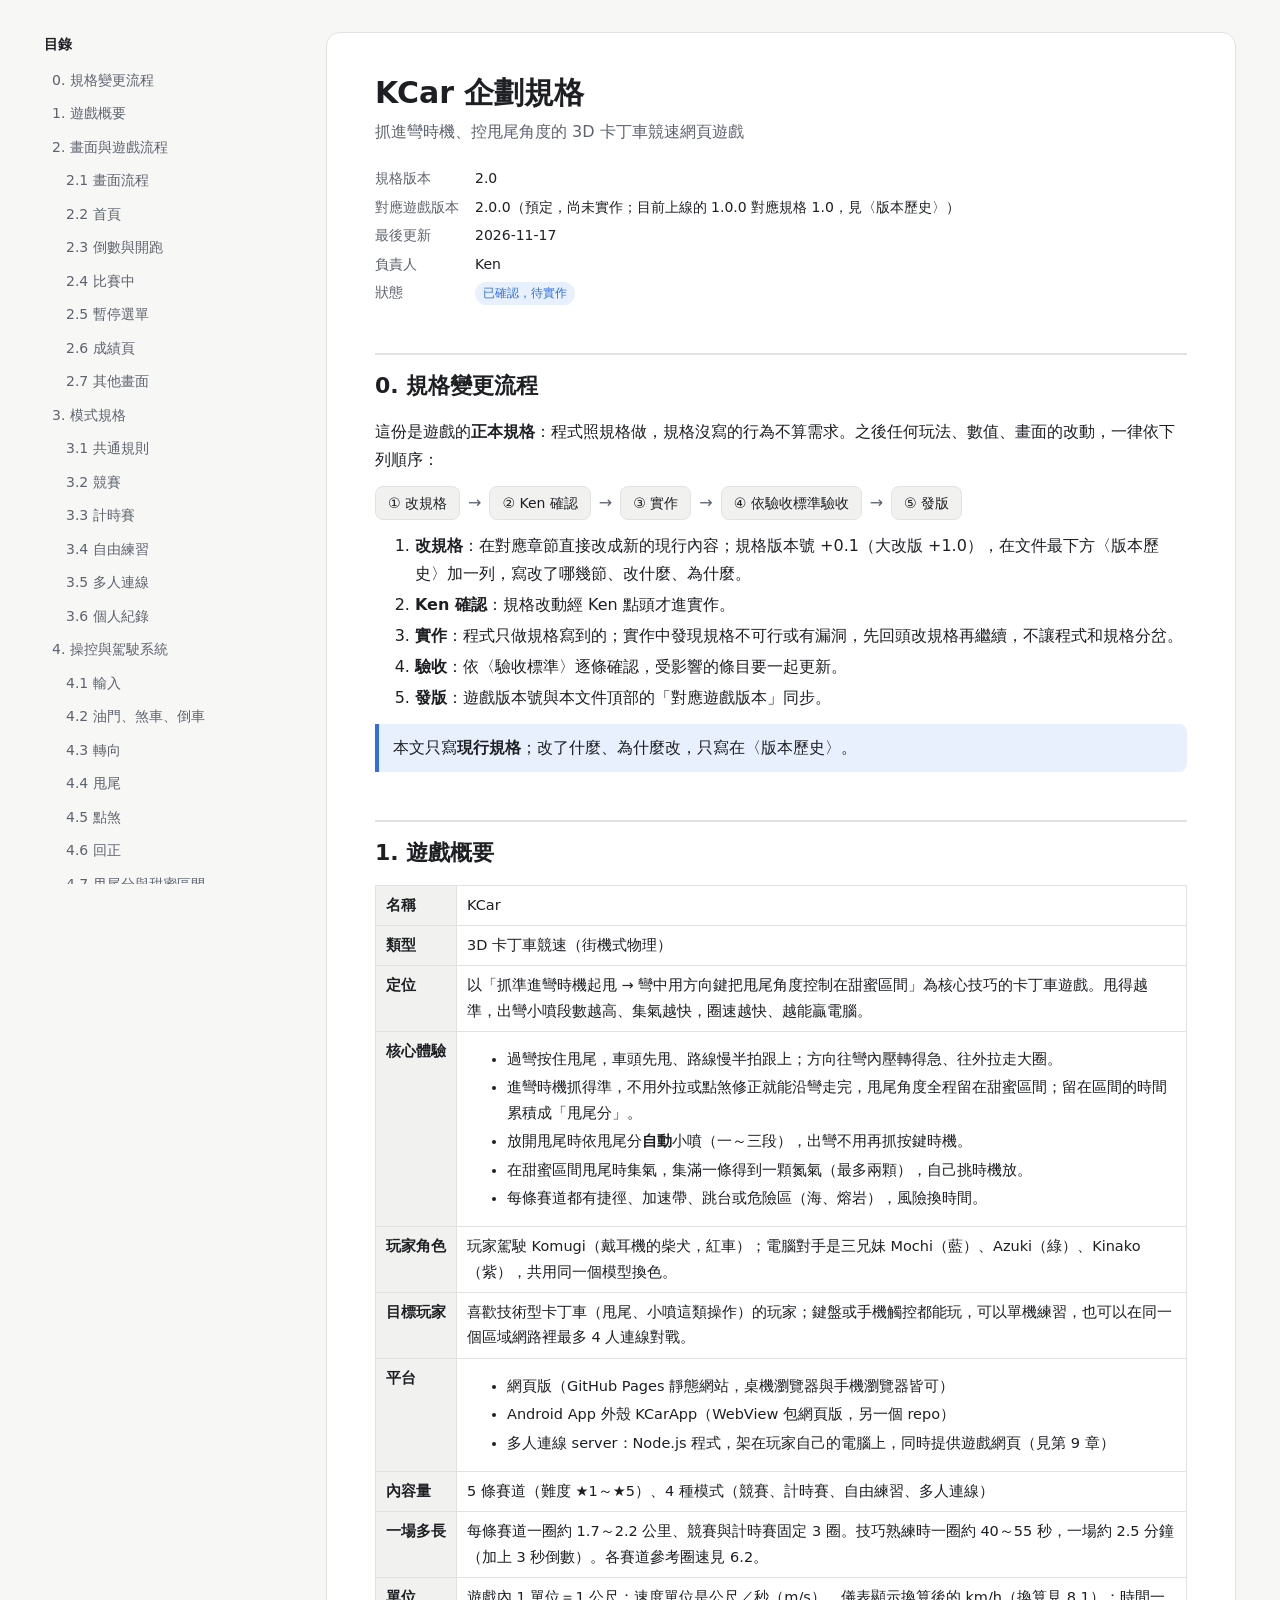
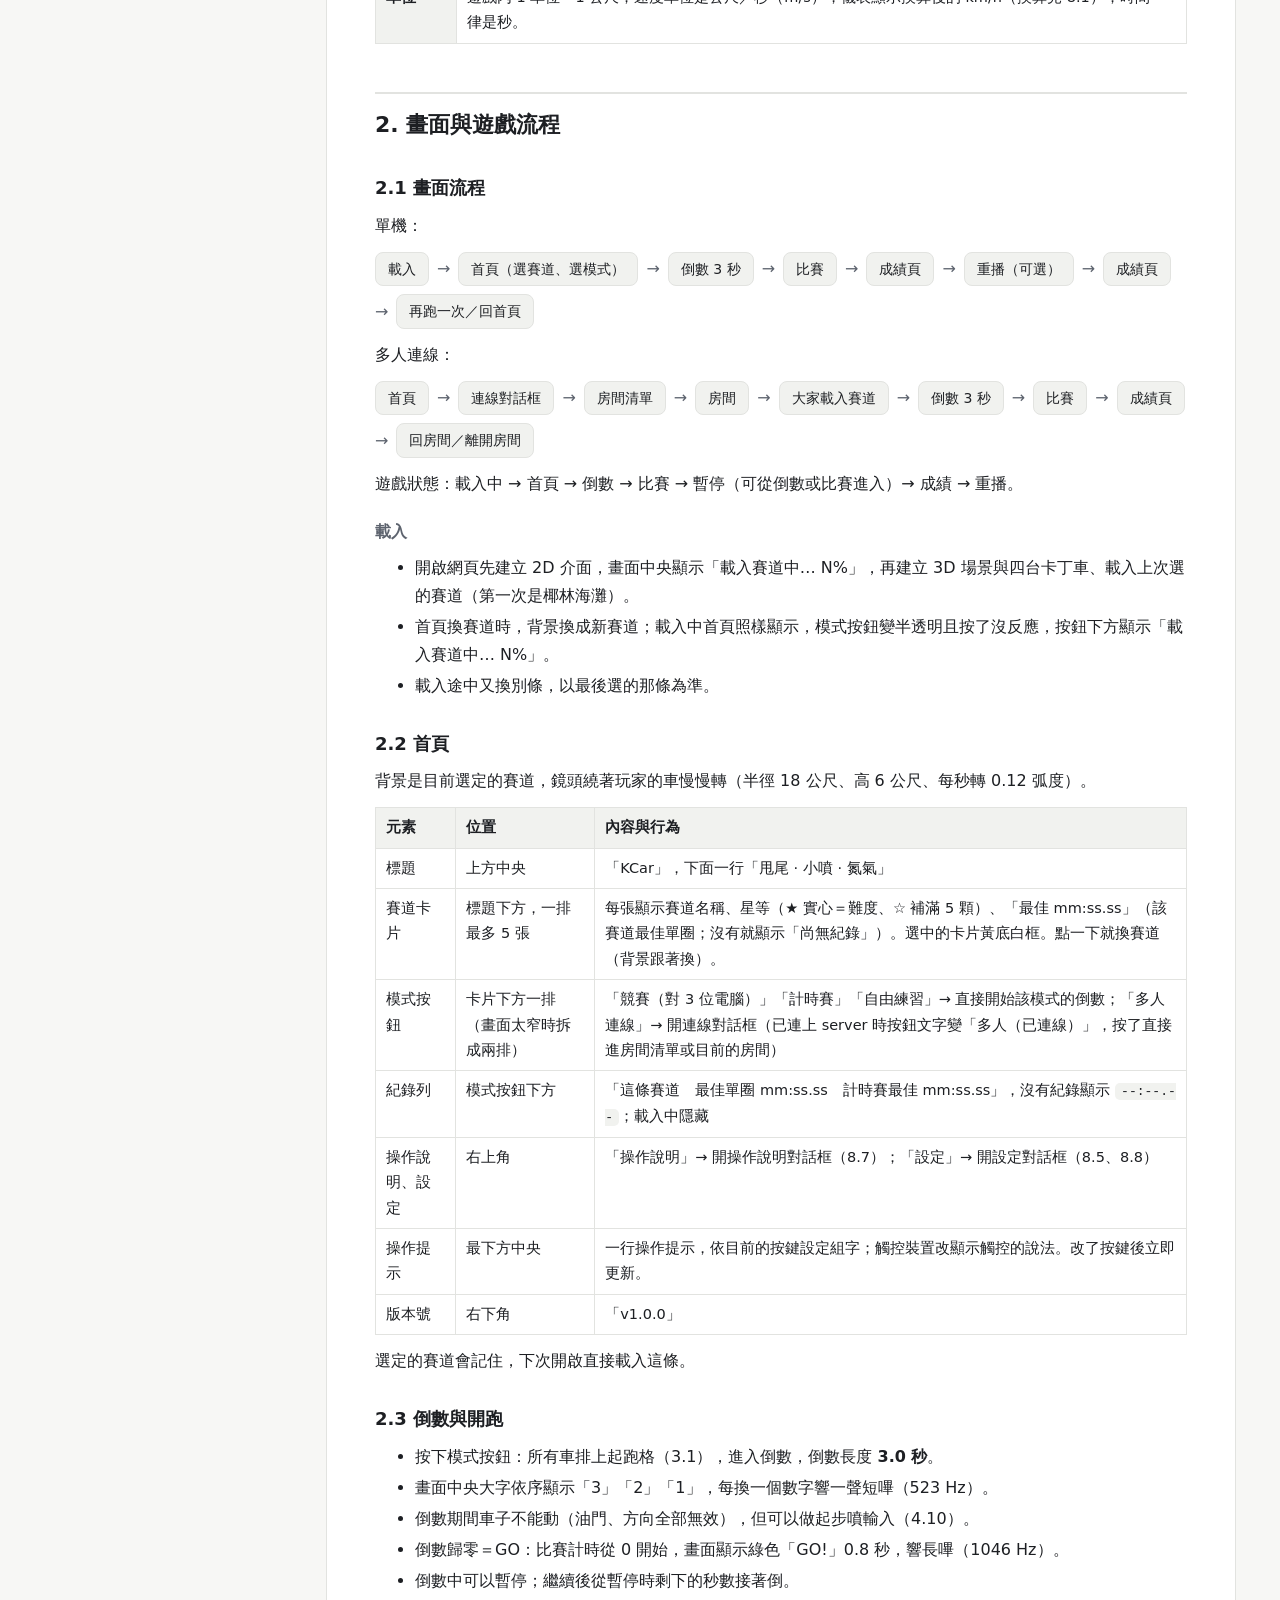
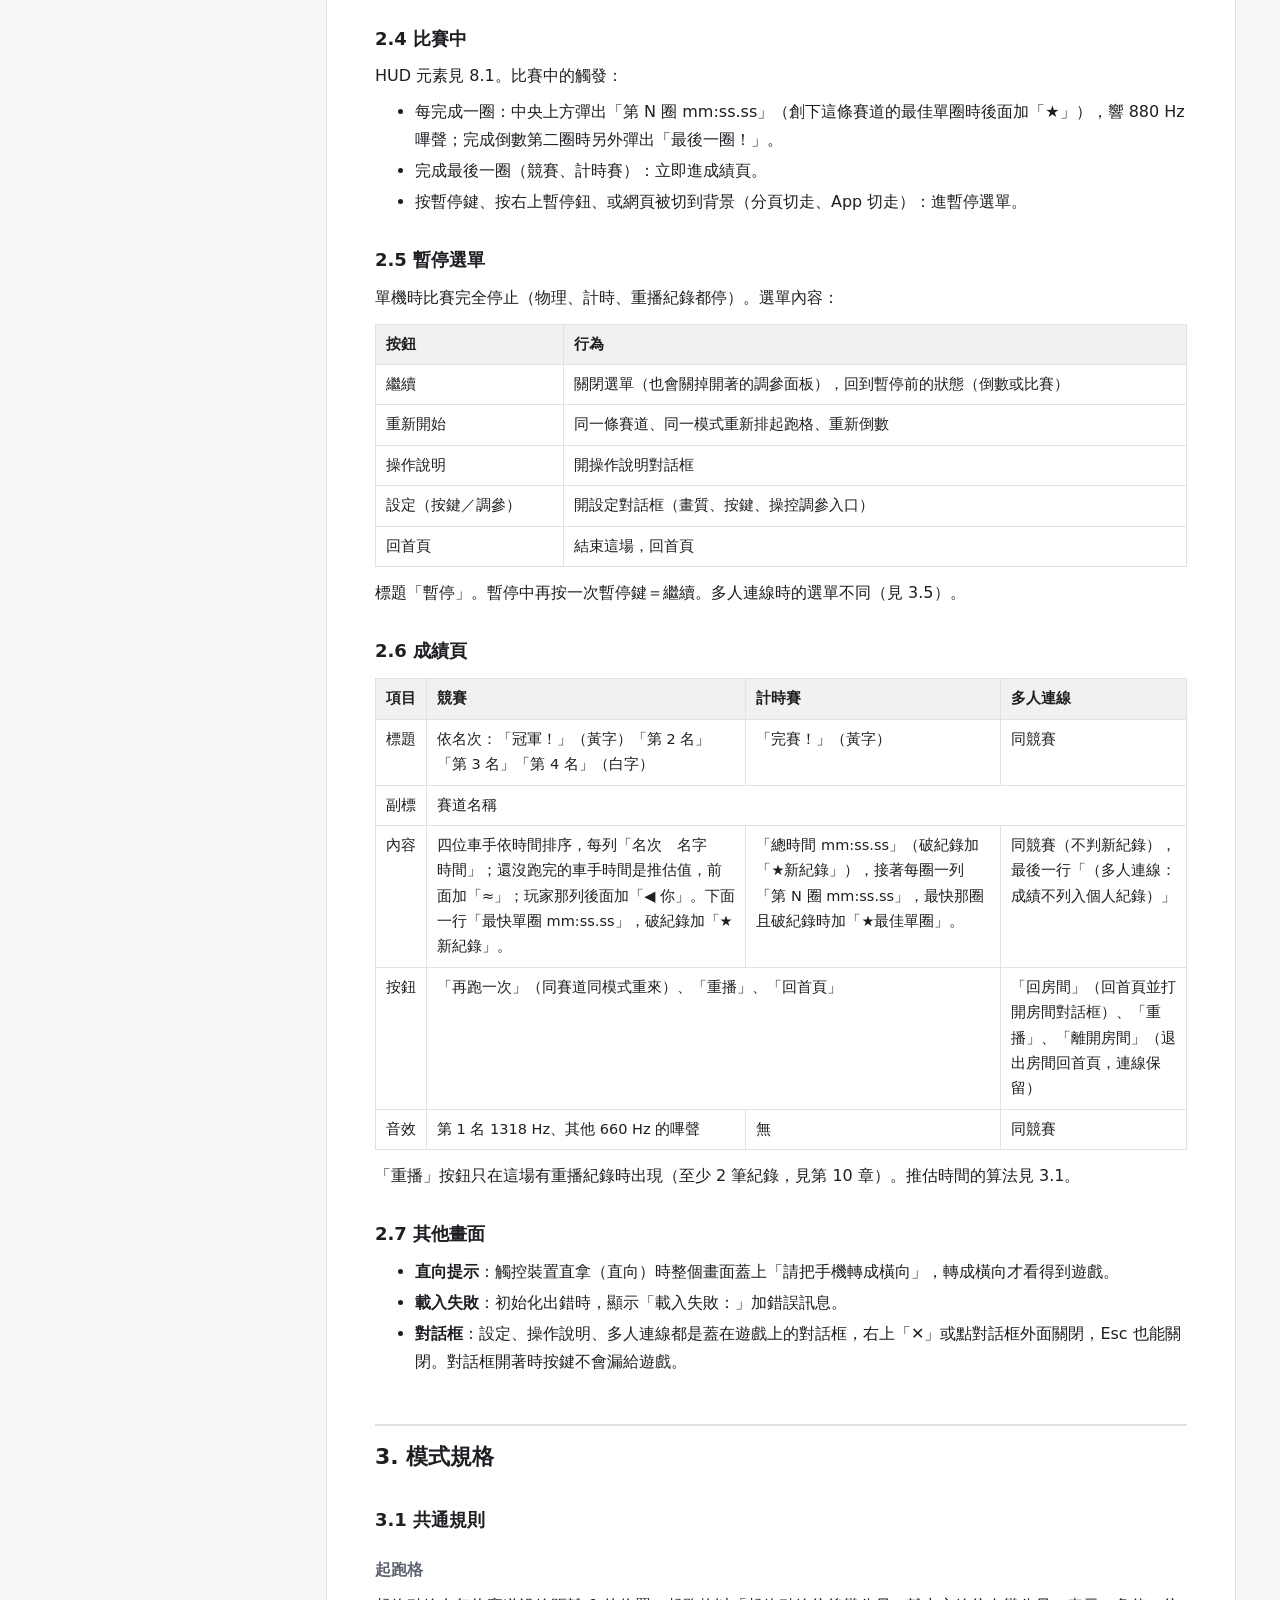
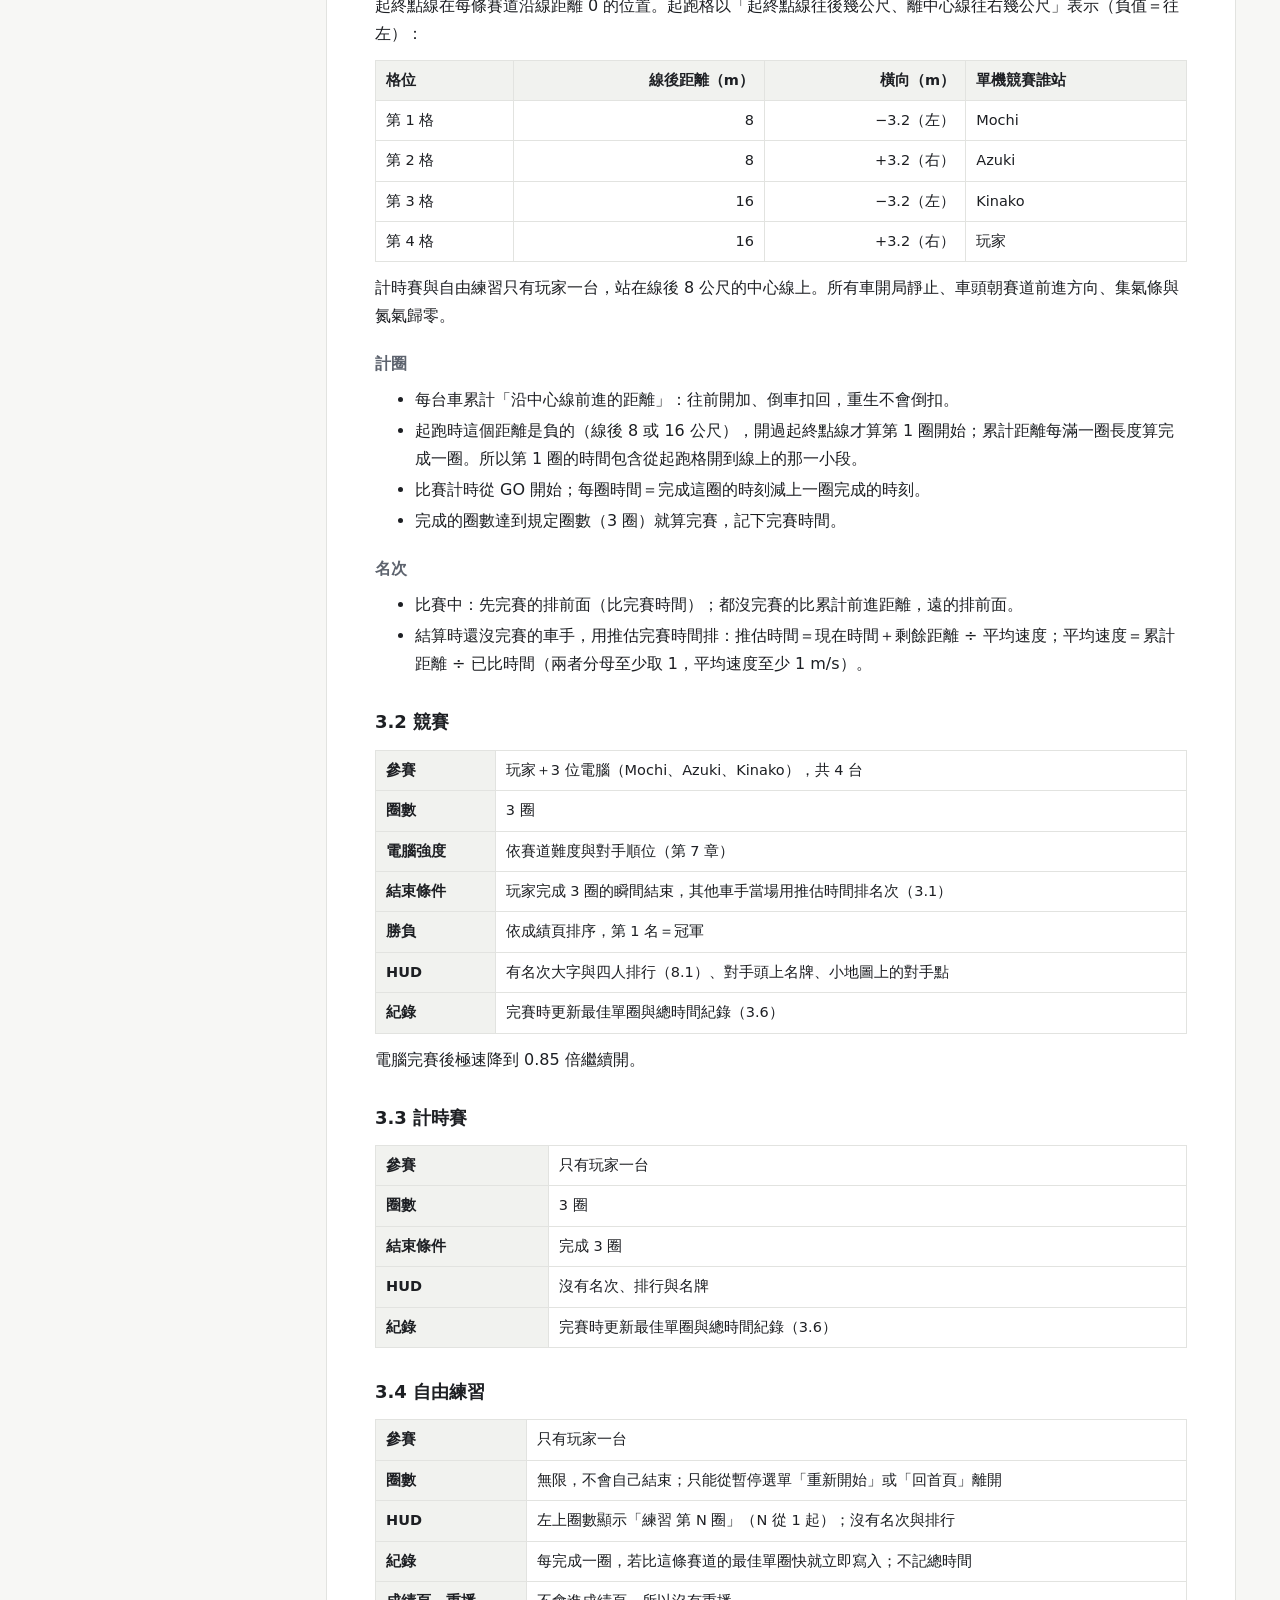
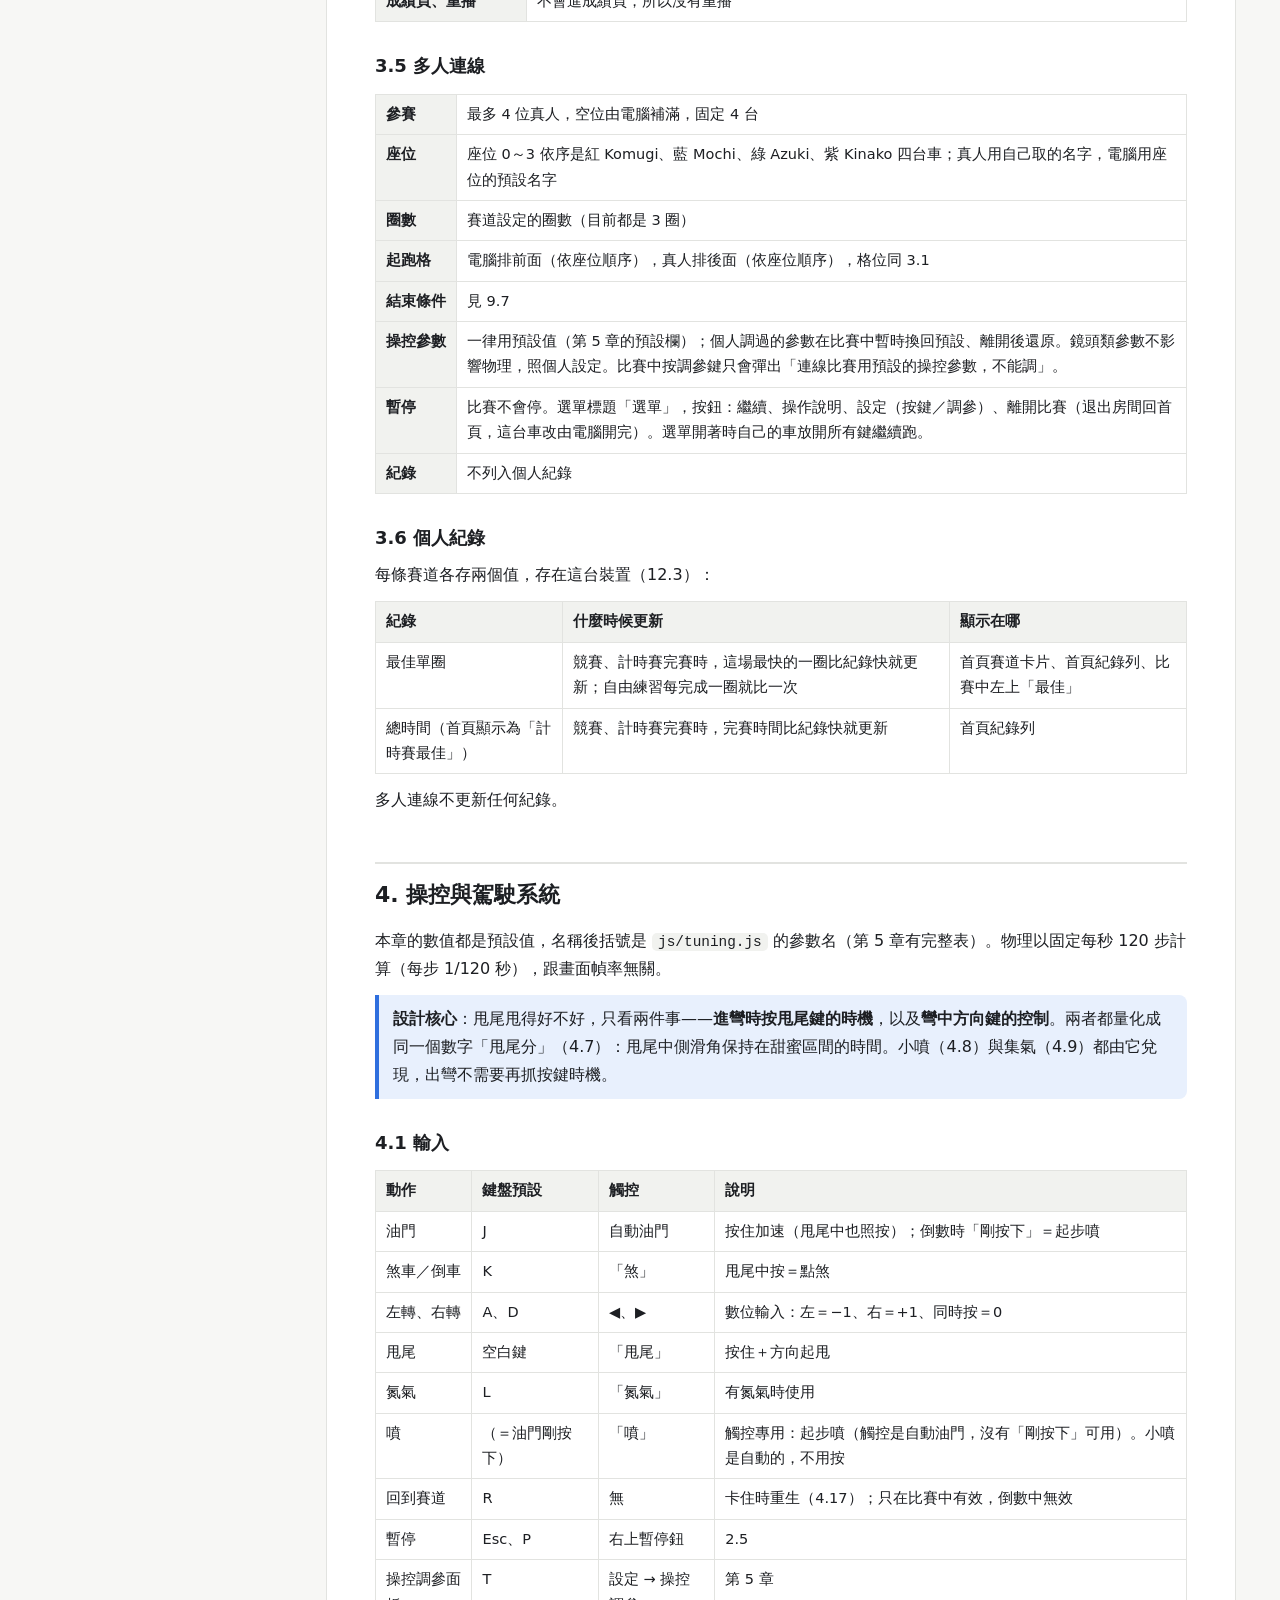
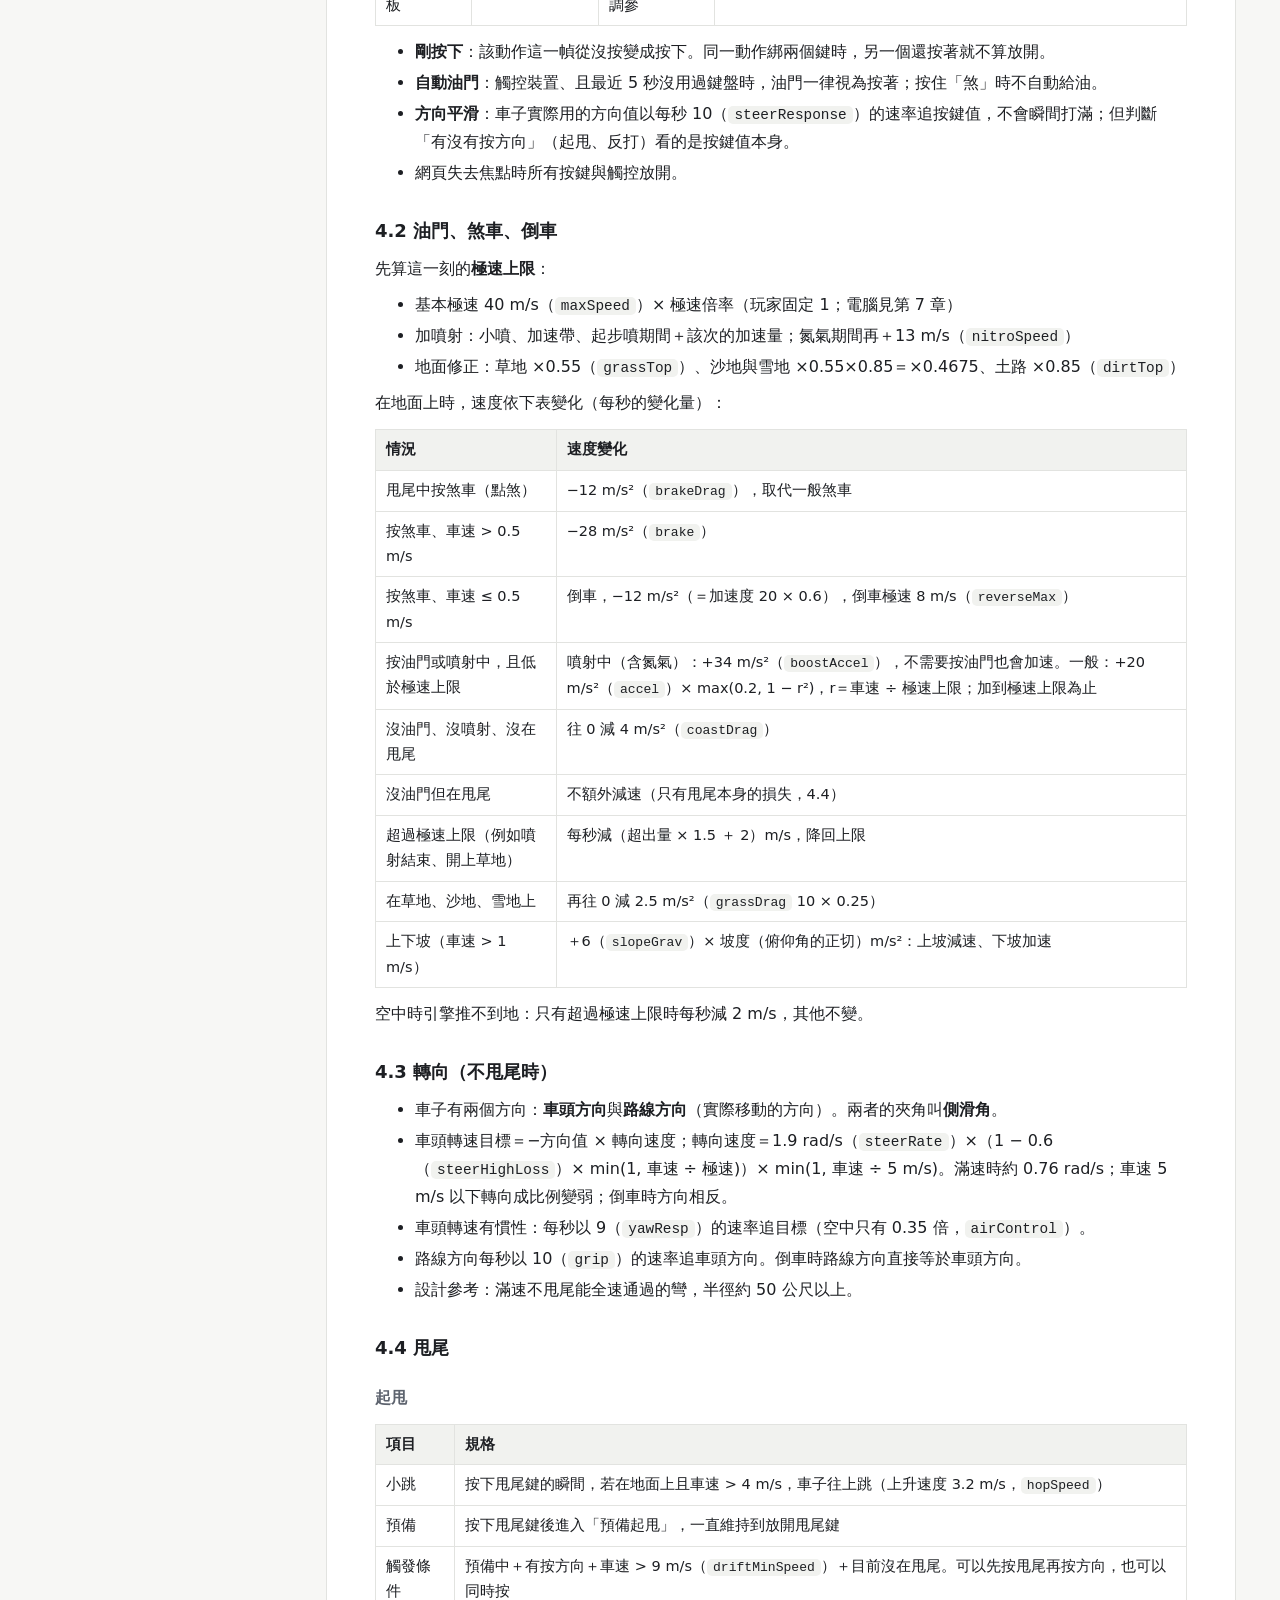
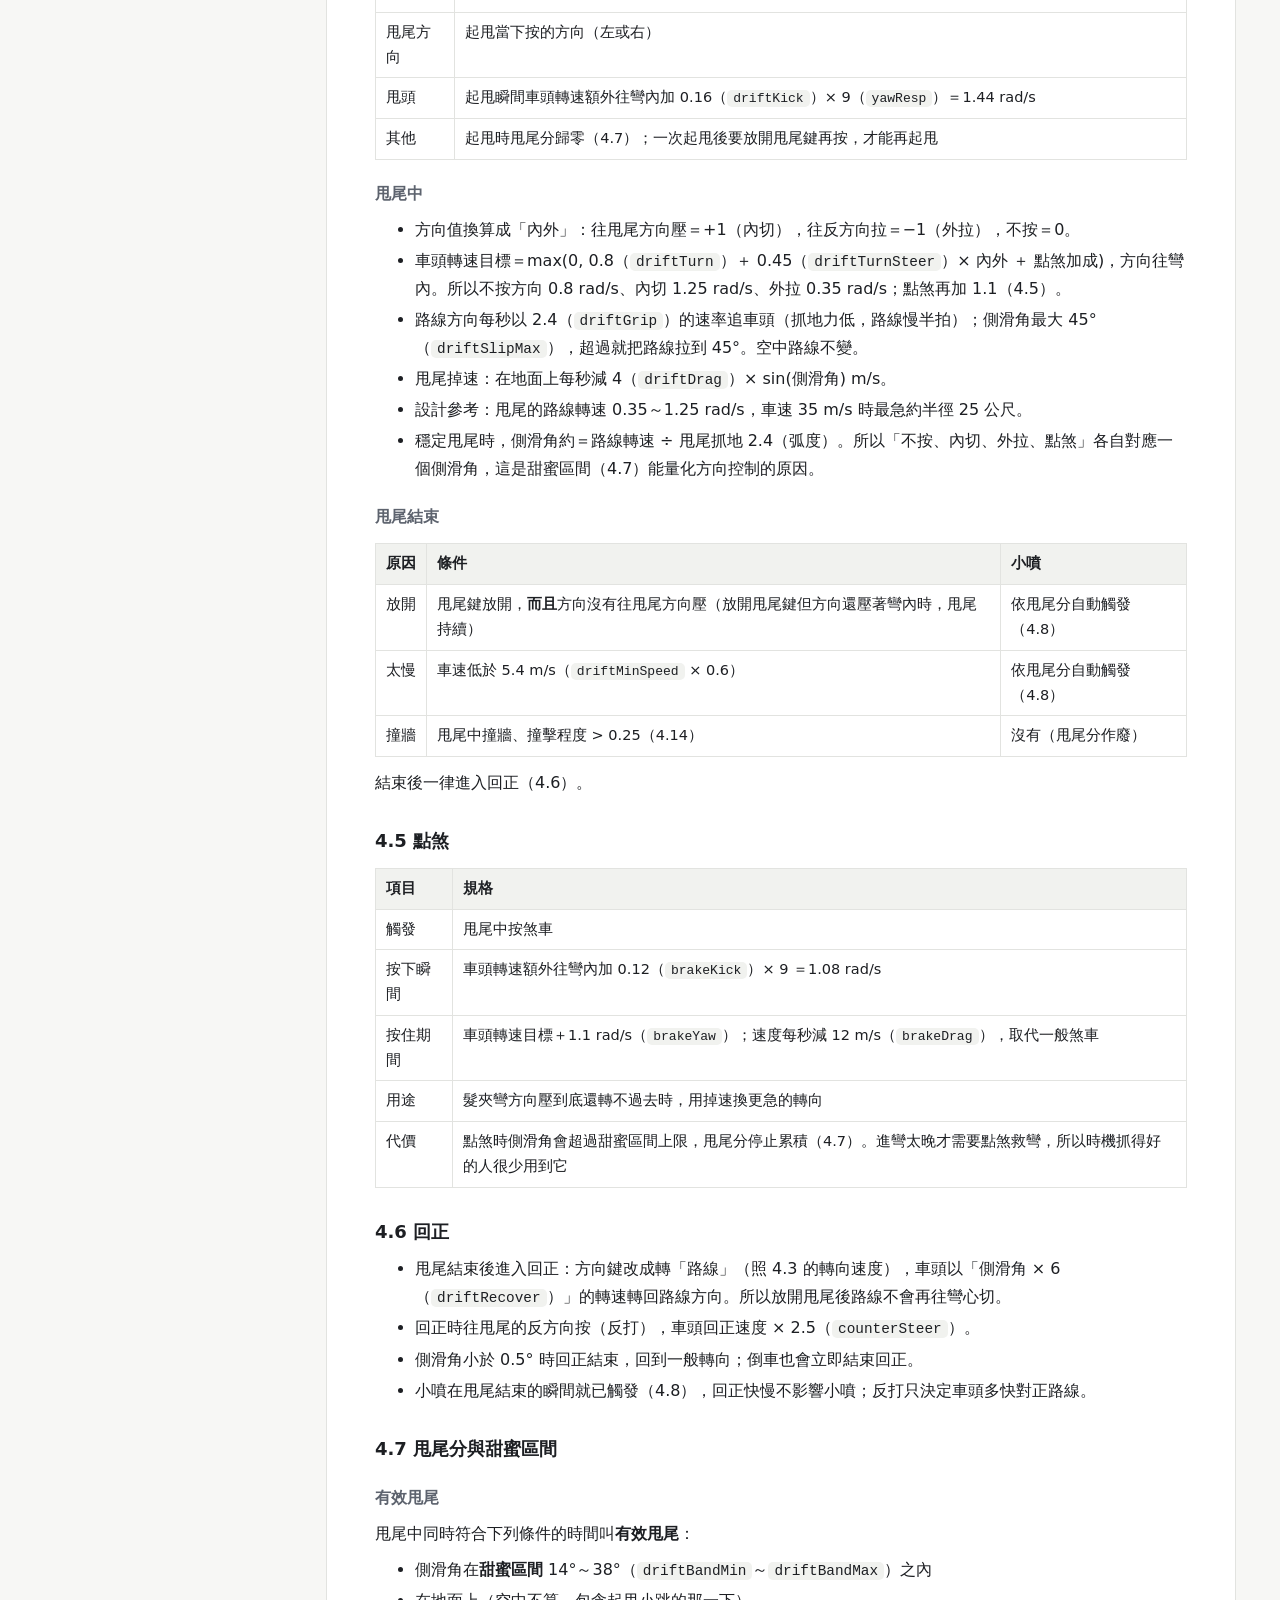
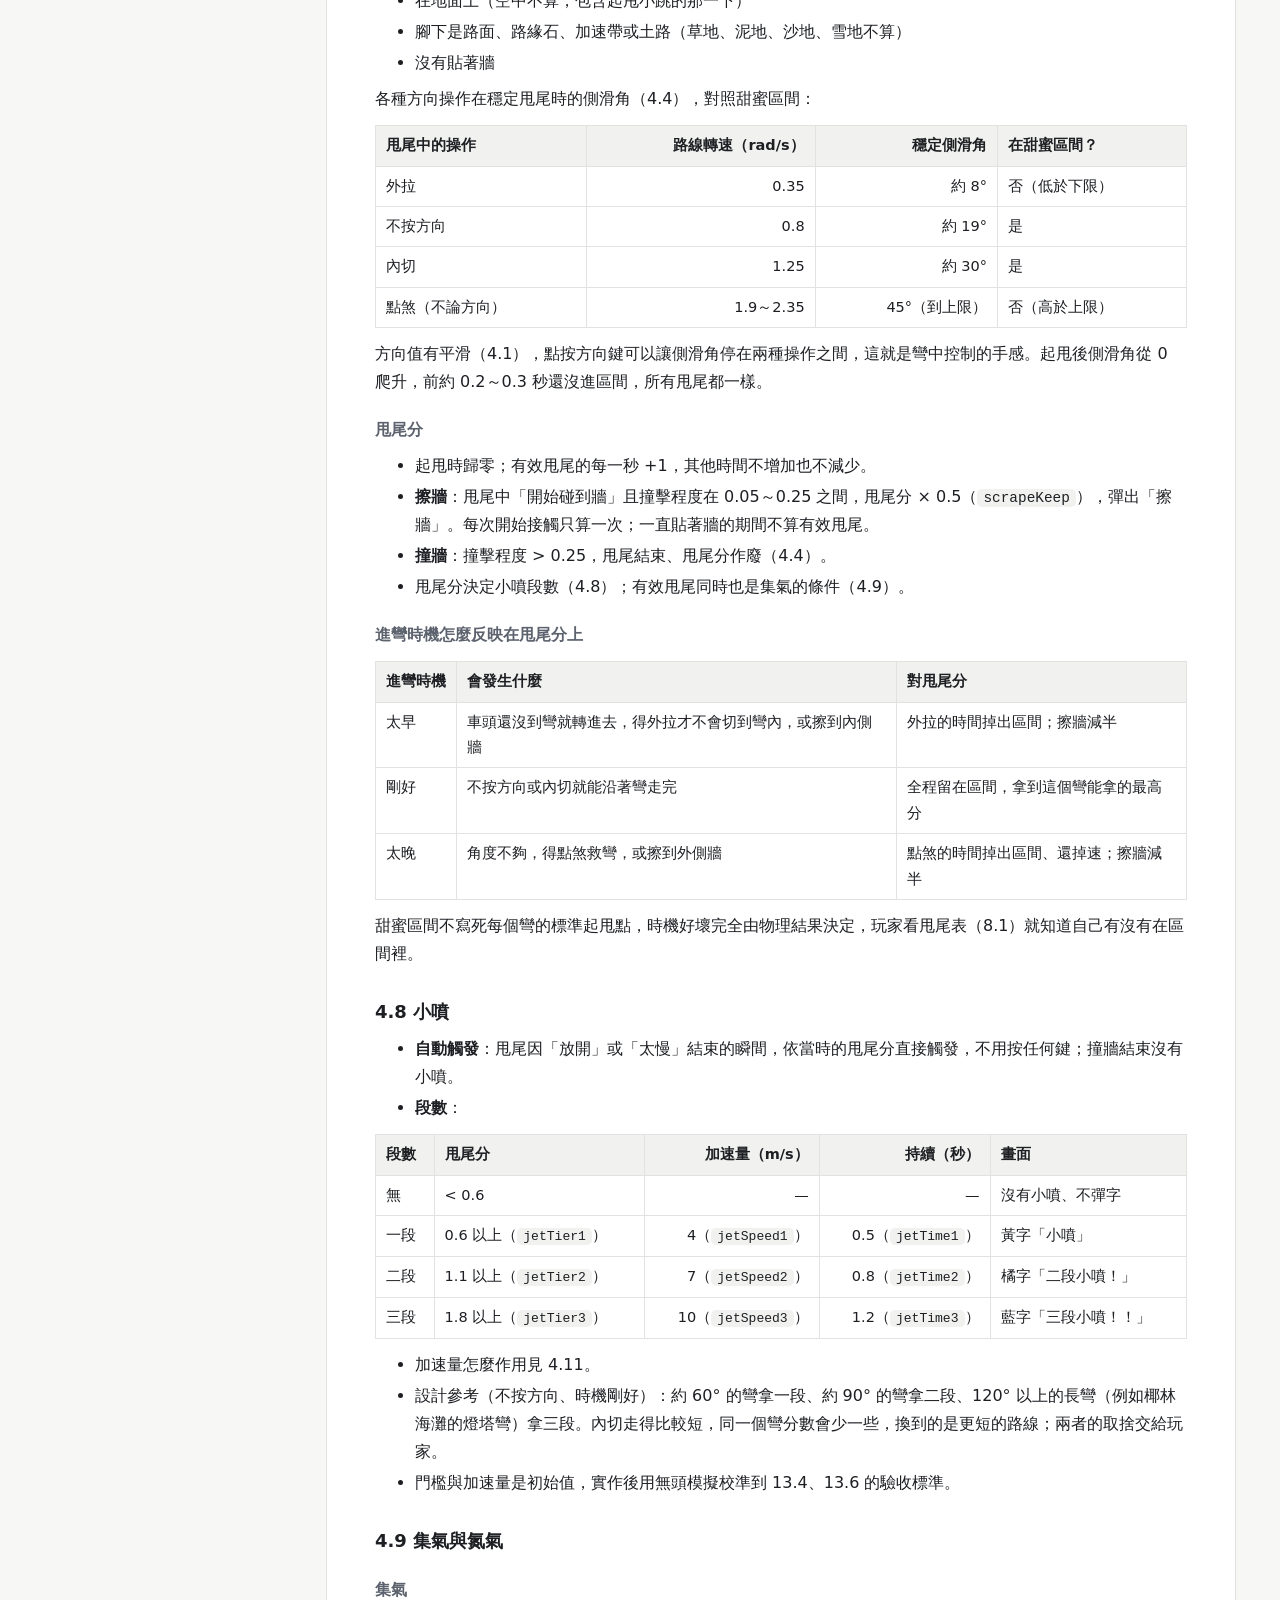
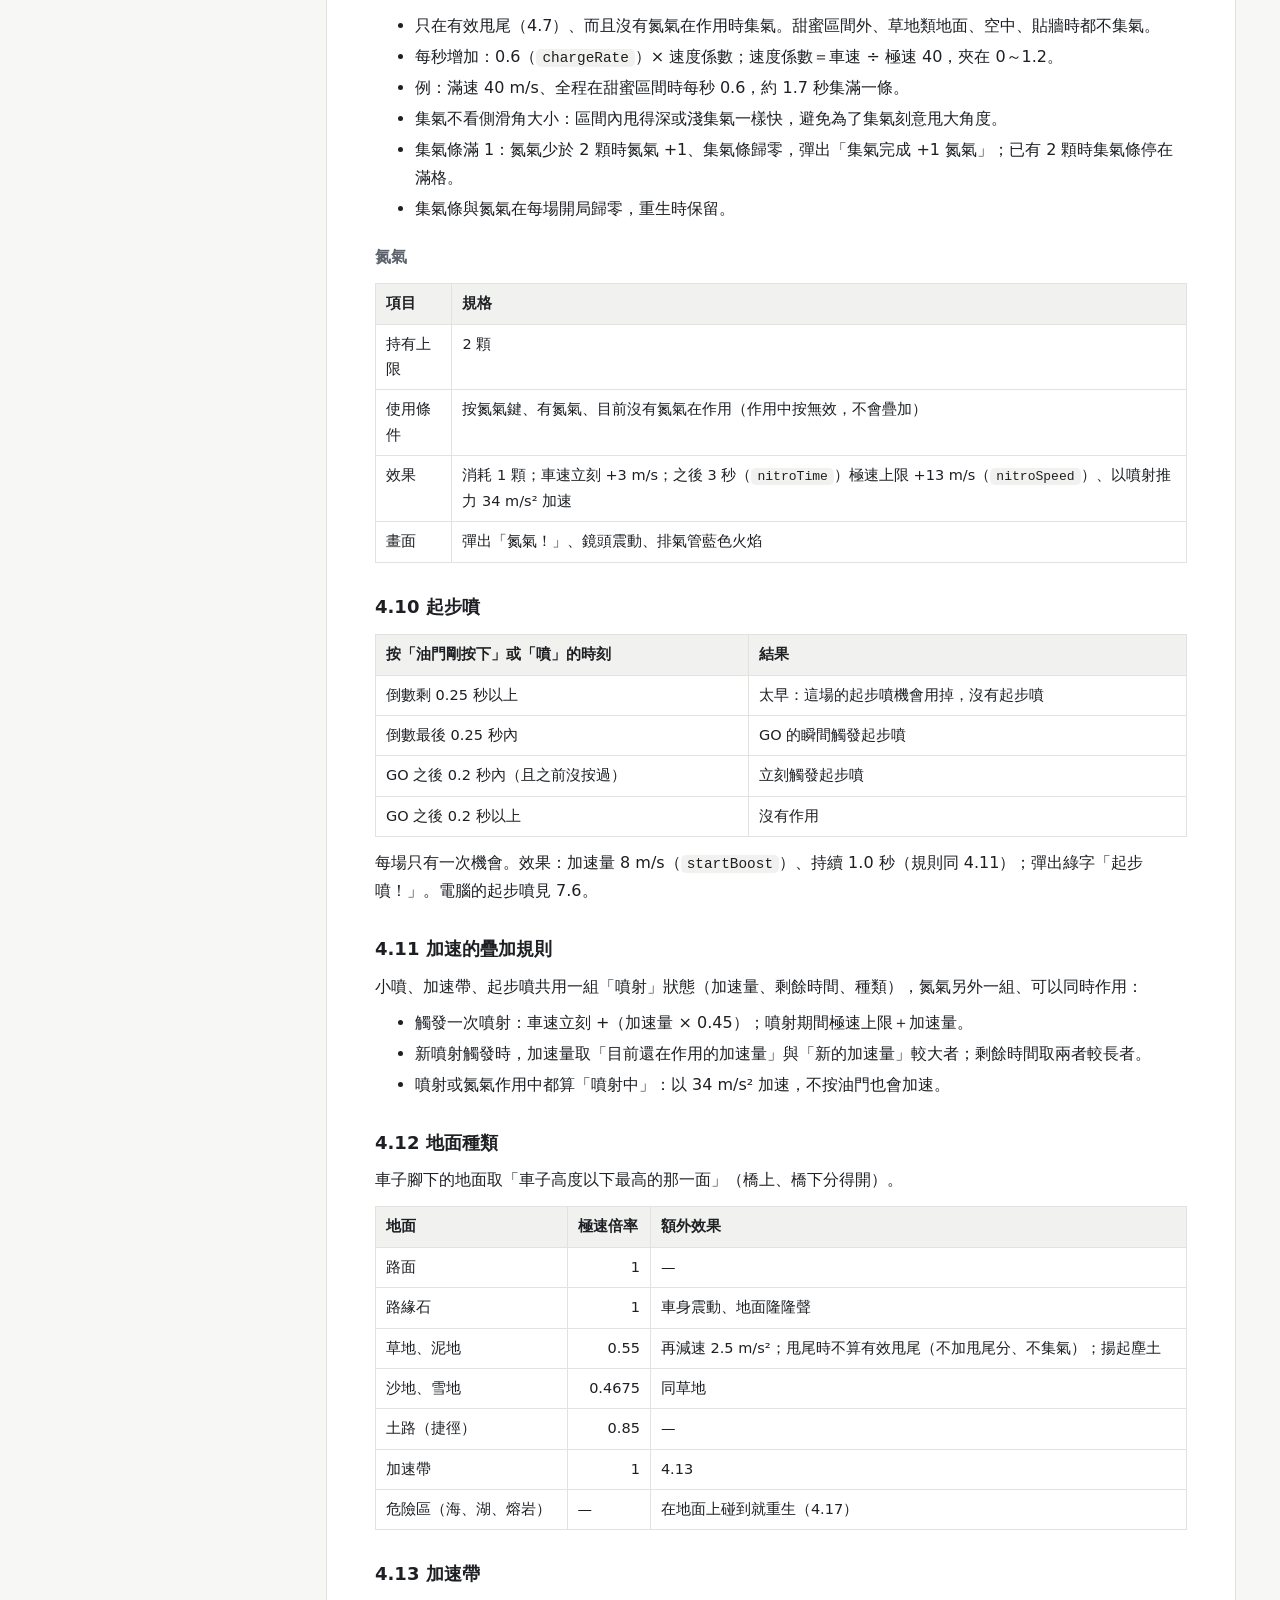
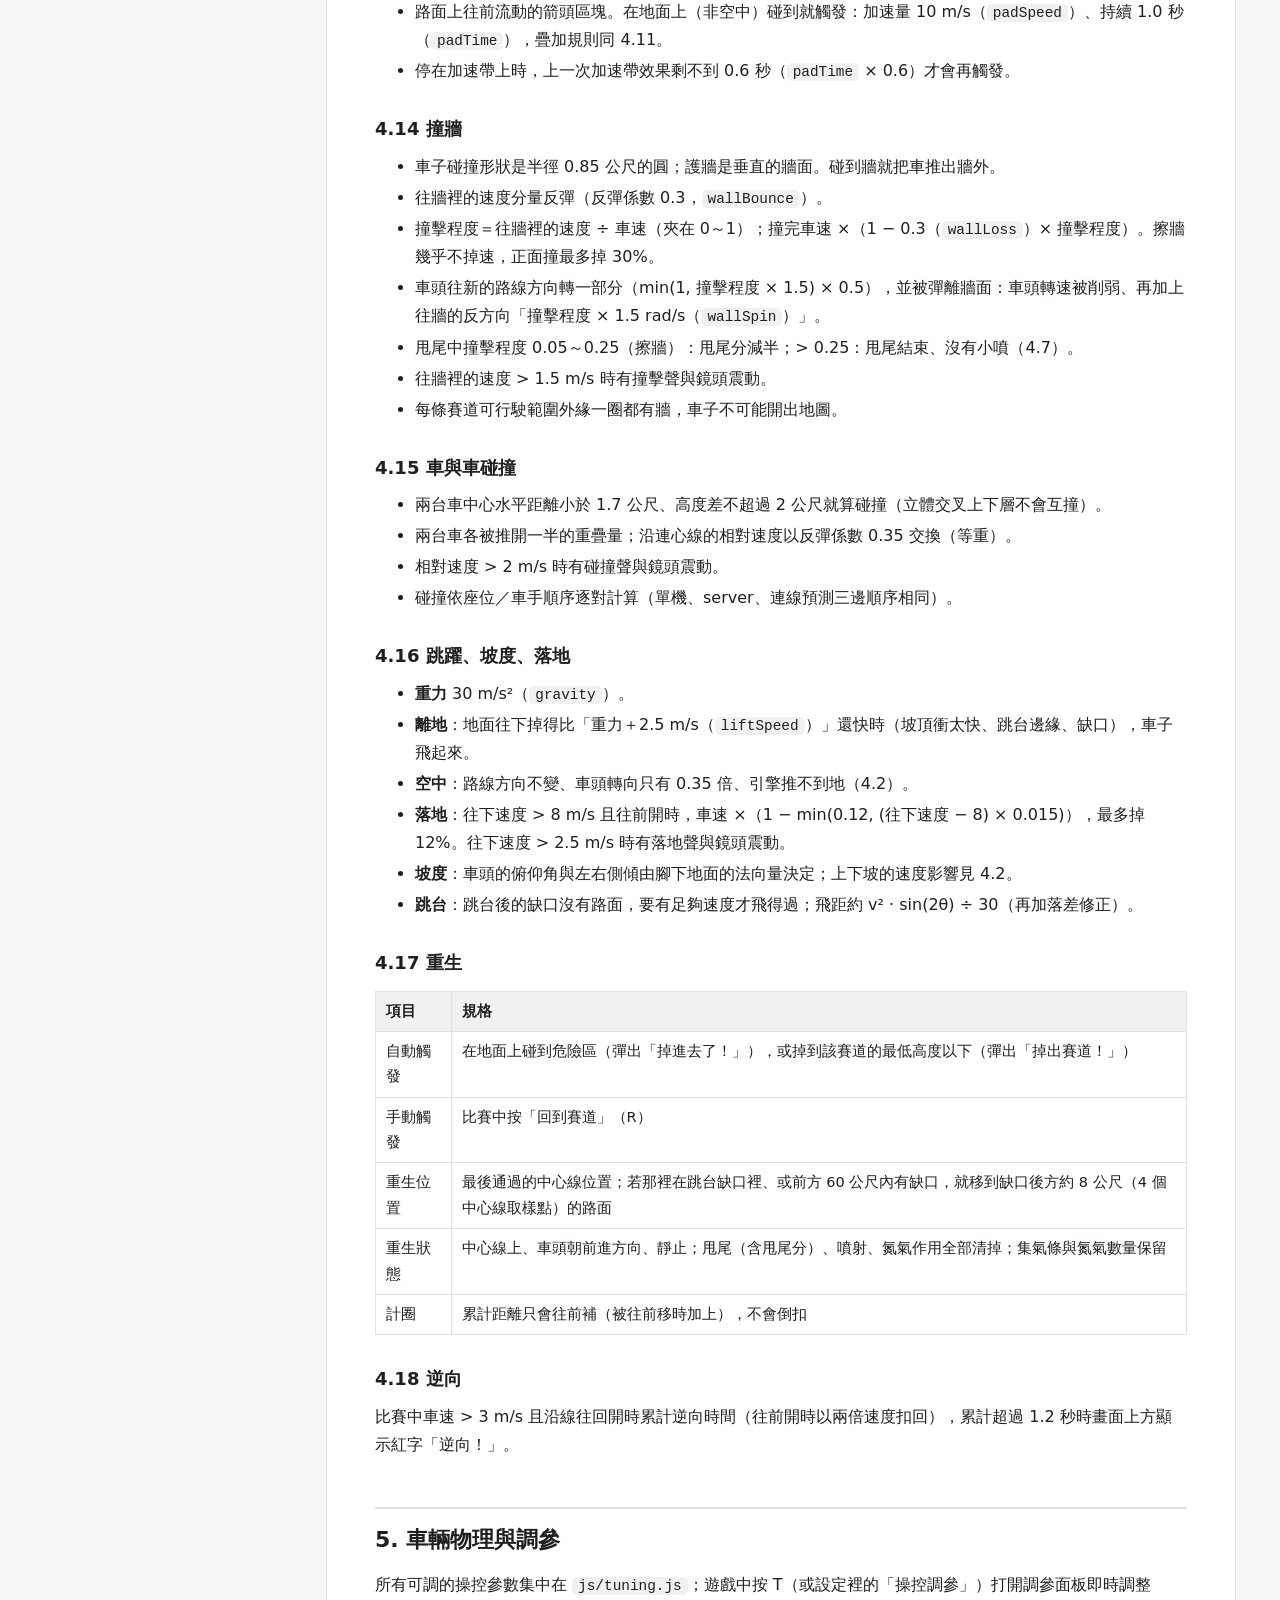
==== commit 1a50c6ea: "企劃規格 2.0（docs/spec.html）：甩尾系統改版——甜蜜區間＋甩尾分、放開甩尾自動三段小噴、取消雙噴、只在甜蜜區間集氣，連帶同步參數、電腦車手、HUD、驗收標準；版本歷史加狀態欄（Ken" ====
--- a/docs/spec.html
+++ b/docs/spec.html
@@ -52,7 +52,9 @@
 td.num,th.num{text-align:right;font-variant-numeric:tabular-nums;white-space:nowrap}
 .note{border-left:4px solid var(--accent);background:var(--accent-soft);padding:10px 14px;border-radius:0 8px 8px 0;margin:12px 0}
 .warn{border-left:4px solid var(--warn);background:var(--warn-soft);padding:10px 14px;border-radius:0 8px 8px 0;margin:12px 0}
-.tag{display:inline-block;font-size:12px;padding:1px 8px;border-radius:999px;background:var(--accent-soft);color:var(--accent);margin-right:4px}
+#changelog td:nth-child(5){min-width:120px;max-width:200px;font-size:13px}
+#changelog td:nth-child(6){min-width:340px}
+.tag{display:inline-block;white-space:nowrap;font-size:12px;padding:1px 8px;border-radius:999px;background:var(--accent-soft);color:var(--accent);margin-right:4px}
 .tag.ok{background:var(--ok-soft);color:var(--ok)}
 .tag.warn{background:var(--warn-soft);color:var(--warn)}
 .flow{display:flex;flex-wrap:wrap;align-items:center;gap:8px;margin:12px 0}
@@ -111,8 +113,8 @@
         <li><a href="#drv-drift">4.4 甩尾</a></li>
         <li><a href="#drv-brake">4.5 點煞</a></li>
         <li><a href="#drv-recover">4.6 回正</a></li>
-        <li><a href="#drv-jet">4.7 小噴</a></li>
-        <li><a href="#drv-dj">4.8 雙噴</a></li>
+        <li><a href="#drv-score">4.7 甩尾分與甜蜜區間</a></li>
+        <li><a href="#drv-jet">4.8 小噴</a></li>
         <li><a href="#drv-nitro">4.9 集氣與氮氣</a></li>
         <li><a href="#drv-start">4.10 起步噴</a></li>
         <li><a href="#drv-boost">4.11 加速的疊加規則</a></li>
@@ -156,19 +158,19 @@
     <li><a href="#av">11. 音效與畫面表現</a></li>
     <li><a href="#nfr">12. 非功能需求</a></li>
     <li><a href="#acceptance">13. 驗收標準</a></li>
-    <li><a href="#changelog">附錄. 修訂紀錄</a></li>
+    <li><a href="#changelog">附錄. 版本歷史</a></li>
   </ol>
 </nav>
 <main>
 <header class="doc">
   <h1>KCar 企劃規格</h1>
-  <p class="sub">甩尾集氣、抓小噴時機的 3D 卡丁車競速網頁遊戲</p>
+  <p class="sub">抓進彎時機、控甩尾角度的 3D 卡丁車競速網頁遊戲</p>
   <dl class="meta">
-    <dt>規格版本</dt><dd>1.0</dd>
-    <dt>對應遊戲版本</dt><dd>1.0.0（<code>js/version.js</code>）</dd>
+    <dt>規格版本</dt><dd>2.0</dd>
+    <dt>對應遊戲版本</dt><dd>2.0.0（預定，尚未實作；目前上線的 1.0.0 對應規格 1.0，見〈版本歷史〉）</dd>
     <dt>最後更新</dt><dd>2026-11-17</dd>
     <dt>負責人</dt><dd>Ken</dd>
-    <dt>狀態</dt><dd><span class="tag ok">現行</span></dd>
+    <dt>狀態</dt><dd><span class="tag">已確認，待實作</span></dd>
   </dl>
 </header>
 
@@ -177,13 +179,13 @@
 <p>這份是遊戲的<strong>正本規格</strong>：程式照規格做，規格沒寫的行為不算需求。之後任何玩法、數值、畫面的改動，一律依下列順序：</p>
 <div class="flow"><span>① 改規格</span><b>→</b><span>② Ken 確認</span><b>→</b><span>③ 實作</span><b>→</b><span>④ 依驗收標準驗收</span><b>→</b><span>⑤ 發版</span></div>
 <ol>
-  <li><strong>改規格</strong>：在對應章節直接改成新的現行內容；規格版本號 +0.1（大改版 +1.0），在〈修訂紀錄〉加一列，寫改了哪幾節、改什麼、為什麼。</li>
+  <li><strong>改規格</strong>：在對應章節直接改成新的現行內容；規格版本號 +0.1（大改版 +1.0），在文件最下方〈版本歷史〉加一列，寫改了哪幾節、改什麼、為什麼。</li>
   <li><strong>Ken 確認</strong>：規格改動經 Ken 點頭才進實作。</li>
   <li><strong>實作</strong>：程式只做規格寫到的；實作中發現規格不可行或有漏洞，先回頭改規格再繼續，不讓程式和規格分岔。</li>
   <li><strong>驗收</strong>：依〈驗收標準〉逐條確認，受影響的條目要一起更新。</li>
   <li><strong>發版</strong>：遊戲版本號與本文件頂部的「對應遊戲版本」同步。</li>
 </ol>
-<div class="note">本文只寫<strong>現行規格</strong>；改了什麼、為什麼改，只寫在〈修訂紀錄〉。</div>
+<div class="note">本文只寫<strong>現行規格</strong>；改了什麼、為什麼改，只寫在〈版本歷史〉。</div>
 </section>
 
 <!-- ============================================================ 1 -->
@@ -193,12 +195,13 @@
 <tbody>
 <tr><th>名稱</th><td>KCar</td></tr>
 <tr><th>類型</th><td>3D 卡丁車競速（街機式物理）</td></tr>
-<tr><th>定位</th><td>以「甩尾集氣 → 抓回正時機的小噴 → 接雙噴 → 放氮氣」為核心技巧的卡丁車遊戲。技巧做得越準，圈速越快、越能贏電腦。</td></tr>
+<tr><th>定位</th><td>以「抓準進彎時機起甩 → 彎中用方向鍵把甩尾角度控制在甜蜜區間」為核心技巧的卡丁車遊戲。甩得越準，出彎小噴段數越高、集氣越快，圈速越快、越能贏電腦。</td></tr>
 <tr><th>核心體驗</th><td>
   <ul>
     <li>過彎按住甩尾，車頭先甩、路線慢半拍跟上；方向往彎內壓轉得急、往外拉走大圈。</li>
-    <li>甩尾集氣，集滿一條得到一顆氮氣（最多兩顆）。</li>
-    <li>放開甩尾後車身回正，在回正得夠正的瞬間再按一次油門＝小噴；接著在時機窗內再按一次＝雙噴。</li>
+    <li>進彎時機抓得準，不用外拉或點煞修正就能沿彎走完，甩尾角度全程留在甜蜜區間；留在區間的時間累積成「甩尾分」。</li>
+    <li>放開甩尾時依甩尾分<strong>自動</strong>小噴（一～三段），出彎不用再抓按鍵時機。</li>
+    <li>在甜蜜區間甩尾時集氣，集滿一條得到一顆氮氣（最多兩顆），自己挑時機放。</li>
     <li>每條賽道都有捷徑、加速帶、跳台或危險區（海、熔岩），風險換時間。</li>
   </ul>
 </td></tr>
@@ -402,17 +405,18 @@
 <section id="driving">
 <h2>4. 操控與駕駛系統</h2>
 <p>本章的數值都是預設值，名稱後括號是 <code>js/tuning.js</code> 的參數名（第 5 章有完整表）。物理以固定每秒 120 步計算（每步 1/120 秒），跟畫面幀率無關。</p>
+<div class="note"><strong>設計核心</strong>：甩尾甩得好不好，只看兩件事——<strong>進彎時按甩尾鍵的時機</strong>，以及<strong>彎中方向鍵的控制</strong>。兩者都量化成同一個數字「甩尾分」（4.7）：甩尾中側滑角保持在甜蜜區間的時間。小噴（4.8）與集氣（4.9）都由它兌現，出彎不需要再抓按鍵時機。</div>
 
 <h3 id="drv-input">4.1 輸入</h3>
 <div class="table-wrap"><table>
 <thead><tr><th>動作</th><th>鍵盤預設</th><th>觸控</th><th>說明</th></tr></thead>
 <tbody>
-<tr><td>油門</td><td>J</td><td>自動油門</td><td>按住加速。甩尾放開後「剛按下」油門＝小噴；小噴後再「剛按下」一次＝雙噴；倒數時按＝起步噴</td></tr>
+<tr><td>油門</td><td>J</td><td>自動油門</td><td>按住加速（甩尾中也照按）；倒數時「剛按下」＝起步噴</td></tr>
 <tr><td>煞車／倒車</td><td>K</td><td>「煞」</td><td>甩尾中按＝點煞</td></tr>
 <tr><td>左轉、右轉</td><td>A、D</td><td>◀、▶</td><td>數位輸入：左＝−1、右＝+1、同時按＝0</td></tr>
 <tr><td>甩尾</td><td>空白鍵</td><td>「甩尾」</td><td>按住＋方向起甩</td></tr>
 <tr><td>氮氣</td><td>L</td><td>「氮氣」</td><td>有氮氣時使用</td></tr>
-<tr><td>噴</td><td>（＝油門剛按下）</td><td>「噴」</td><td>觸控專用：小噴、雙噴、起步噴</td></tr>
+<tr><td>噴</td><td>（＝油門剛按下）</td><td>「噴」</td><td>觸控專用：起步噴（觸控是自動油門，沒有「剛按下」可用）。小噴是自動的，不用按</td></tr>
 <tr><td>回到賽道</td><td>R</td><td>無</td><td>卡住時重生（4.17）；只在比賽中有效，倒數中無效</td></tr>
 <tr><td>暫停</td><td>Esc、P</td><td>右上暫停鈕</td><td>2.5</td></tr>
 <tr><td>操控調參面板</td><td>T</td><td>設定 → 操控調參</td><td>第 5 章</td></tr>
@@ -429,7 +433,7 @@
 <p>先算這一刻的<strong>極速上限</strong>：</p>
 <ul>
   <li>基本極速 40 m/s（<code>maxSpeed</code>）× 極速倍率（玩家固定 1；電腦見第 7 章）</li>
-  <li>加噴射：小噴、雙噴、加速帶、起步噴期間＋該次的加速量；氮氣期間再＋13 m/s（<code>nitroSpeed</code>）</li>
+  <li>加噴射：小噴、加速帶、起步噴期間＋該次的加速量；氮氣期間再＋13 m/s（<code>nitroSpeed</code>）</li>
   <li>地面修正：草地 ×0.55（<code>grassTop</code>）、沙地與雪地 ×0.55×0.85＝×0.4675、土路 ×0.85（<code>dirtTop</code>）</li>
 </ul>
 <p>在地面上時，速度依下表變化（每秒的變化量）：</p>
@@ -468,7 +472,7 @@
 <tr><td>觸發條件</td><td>預備中＋有按方向＋車速 &gt; 9 m/s（<code>driftMinSpeed</code>）＋目前沒在甩尾。可以先按甩尾再按方向，也可以同時按</td></tr>
 <tr><td>甩尾方向</td><td>起甩當下按的方向（左或右）</td></tr>
 <tr><td>甩頭</td><td>起甩瞬間車頭轉速額外往彎內加 0.16（<code>driftKick</code>）× 9（<code>yawResp</code>）＝1.44 rad/s</td></tr>
-<tr><td>其他</td><td>起甩時清掉還沒用的小噴時機窗；一次起甩後要放開甩尾鍵再按，才能再起甩</td></tr>
+<tr><td>其他</td><td>起甩時甩尾分歸零（4.7）；一次起甩後要放開甩尾鍵再按，才能再起甩</td></tr>
 </tbody>
 </table></div>
 
@@ -479,18 +483,19 @@
   <li>路線方向每秒以 2.4（<code>driftGrip</code>）的速率追車頭（抓地力低，路線慢半拍）；側滑角最大 45°（<code>driftSlipMax</code>），超過就把路線拉到 45°。空中路線不變。</li>
   <li>甩尾掉速：在地面上每秒減 4（<code>driftDrag</code>）× sin(側滑角) m/s。</li>
   <li>設計參考：甩尾的路線轉速 0.35～1.25 rad/s，車速 35 m/s 時最急約半徑 25 公尺。</li>
+  <li>穩定甩尾時，側滑角約＝路線轉速 ÷ 甩尾抓地 2.4（弧度）。所以「不按、內切、外拉、點煞」各自對應一個側滑角，這是甜蜜區間（4.7）能量化方向控制的原因。</li>
 </ul>
 
 <h4>甩尾結束</h4>
 <div class="table-wrap"><table>
-<thead><tr><th>原因</th><th>條件</th><th>能不能小噴</th></tr></thead>
-<tbody>
-<tr><td>放開</td><td>甩尾鍵放開，<strong>而且</strong>方向沒有往甩尾方向壓（放開甩尾鍵但方向還壓著彎內時，甩尾持續）</td><td>可以（看下面的資格）</td></tr>
-<tr><td>太慢</td><td>車速低於 5.4 m/s（<code>driftMinSpeed</code> × 0.6）</td><td>可以（看下面的資格）</td></tr>
-<tr><td>撞牆</td><td>甩尾中撞牆、撞擊程度 &gt; 0.25（4.14）</td><td>不行</td></tr>
-</tbody>
-</table></div>
-<p><strong>小噴資格</strong>：這次甩尾持續至少 0.35 秒（<code>jetMinDrift</code>），且甩尾過程中最大側滑角超過 8°。有資格才開小噴時機窗（4.7），結束後一律進入回正（4.6）。</p>
+<thead><tr><th>原因</th><th>條件</th><th>小噴</th></tr></thead>
+<tbody>
+<tr><td>放開</td><td>甩尾鍵放開，<strong>而且</strong>方向沒有往甩尾方向壓（放開甩尾鍵但方向還壓著彎內時，甩尾持續）</td><td>依甩尾分自動觸發（4.8）</td></tr>
+<tr><td>太慢</td><td>車速低於 5.4 m/s（<code>driftMinSpeed</code> × 0.6）</td><td>依甩尾分自動觸發（4.8）</td></tr>
+<tr><td>撞牆</td><td>甩尾中撞牆、撞擊程度 &gt; 0.25（4.14）</td><td>沒有（甩尾分作廢）</td></tr>
+</tbody>
+</table></div>
+<p>結束後一律進入回正（4.6）。</p>
 
 <h3 id="drv-brake">4.5 點煞</h3>
 <div class="table-wrap"><table>
@@ -500,6 +505,7 @@
 <tr><td>按下瞬間</td><td>車頭轉速額外往彎內加 0.12（<code>brakeKick</code>）× 9 ＝1.08 rad/s</td></tr>
 <tr><td>按住期間</td><td>車頭轉速目標＋1.1 rad/s（<code>brakeYaw</code>）；速度每秒減 12 m/s（<code>brakeDrag</code>），取代一般煞車</td></tr>
 <tr><td>用途</td><td>髮夾彎方向壓到底還轉不過去時，用掉速換更急的轉向</td></tr>
+<tr><td>代價</td><td>點煞時側滑角會超過甜蜜區間上限，甩尾分停止累積（4.7）。進彎太晚才需要點煞救彎，所以時機抓得好的人很少用到它</td></tr>
 </tbody>
 </table></div>
 
@@ -508,50 +514,76 @@
   <li>甩尾結束後進入回正：方向鍵改成轉「路線」（照 4.3 的轉向速度），車頭以「側滑角 × 6（<code>driftRecover</code>）」的轉速轉回路線方向。所以放開甩尾後路線不會再往彎心切。</li>
   <li>回正時往甩尾的反方向按（反打），車頭回正速度 × 2.5（<code>counterSteer</code>）。</li>
   <li>側滑角小於 0.5° 時回正結束，回到一般轉向；倒車也會立即結束回正。</li>
-</ul>
-
-<h3 id="drv-jet">4.7 小噴</h3>
-<div class="table-wrap"><table>
-<thead><tr><th>項目</th><th>規格</th></tr></thead>
-<tbody>
-<tr><td>時機窗</td><td>有小噴資格的甩尾結束時開啟，長 0.55 秒（<code>jetWindow</code>）</td></tr>
-<tr><td>觸發</td><td>時機窗內「剛按下」油門（觸控是「噴」）。按住油門不放不會觸發，所以甩尾時要先放開油門</td></tr>
-<tr><td>品質判定</td><td>看按下當下的側滑角（車身回正的程度）：</td></tr>
-</tbody>
-</table></div>
-<div class="table-wrap"><table>
-<thead><tr><th>品質</th><th>側滑角</th><th class="num">加速量（m/s）</th><th class="num">持續（秒）</th><th>畫面</th></tr></thead>
-<tbody>
-<tr><td>完美</td><td>&lt; 7°（<code>jetPerfect</code>）</td><td class="num">8（<code>jetSpeed</code> × 1）</td><td class="num">0.7</td><td>綠字「完美小噴！」</td></tr>
-<tr><td>普通</td><td>7°～16°（<code>jetGood</code>）</td><td class="num">5.6（× 0.7）</td><td class="num">0.7</td><td>黃字「小噴」</td></tr>
-<tr><td>太早</td><td>≥ 16°</td><td class="num">3.2（× 0.4）</td><td class="num">0.7</td><td>橘字「小噴（太早）」</td></tr>
-</tbody>
-</table></div>
-<ul>
-  <li>持續時間是 <code>jetTime</code> 0.7 秒；加速量怎麼作用見 4.11。</li>
-  <li>觸發後立刻開啟雙噴時機窗（4.8）。</li>
-  <li>0.55 秒內沒按：時機窗關閉，彈出「錯過小噴」。</li>
-</ul>
-
-<h3 id="drv-dj">4.8 雙噴</h3>
-<div class="table-wrap"><table>
-<thead><tr><th>項目</th><th>規格</th></tr></thead>
-<tbody>
-<tr><td>時機窗</td><td>小噴觸發的瞬間起算</td></tr>
-<tr><td>成功</td><td>在小噴後 0.12～0.5 秒（<code>djMin</code>～<code>djMax</code>）之間「剛按下」油門／噴：加速量＝小噴基準 8 × 0.5 ＋ 5（<code>djSpeed</code>）＝9 m/s，持續 0.7 秒；彈出「雙噴！」</td></tr>
-<tr><td>太快</td><td>0.12 秒內就按：沒有雙噴，彈出「雙噴太快」，時機窗關閉</td></tr>
-<tr><td>太慢</td><td>超過 0.5 秒：時機窗直接關閉，沒有雙噴</td></tr>
-</tbody>
-</table></div>
-<p>雙噴的加速量不看小噴品質。</p>
+  <li>小噴在甩尾結束的瞬間就已觸發（4.8），回正快慢不影響小噴；反打只決定車頭多快對正路線。</li>
+</ul>
+
+<h3 id="drv-score">4.7 甩尾分與甜蜜區間</h3>
+<h4>有效甩尾</h4>
+<p>甩尾中同時符合下列條件的時間叫<strong>有效甩尾</strong>：</p>
+<ul>
+  <li>側滑角在<strong>甜蜜區間</strong> 14°～38°（<code>driftBandMin</code>～<code>driftBandMax</code>）之內</li>
+  <li>在地面上（空中不算，包含起甩小跳的那一下）</li>
+  <li>腳下是路面、路緣石、加速帶或土路（草地、泥地、沙地、雪地不算）</li>
+  <li>沒有貼著牆</li>
+</ul>
+<p>各種方向操作在穩定甩尾時的側滑角（4.4），對照甜蜜區間：</p>
+<div class="table-wrap"><table>
+<thead><tr><th>甩尾中的操作</th><th class="num">路線轉速（rad/s）</th><th class="num">穩定側滑角</th><th>在甜蜜區間？</th></tr></thead>
+<tbody>
+<tr><td>外拉</td><td class="num">0.35</td><td class="num">約 8°</td><td>否（低於下限）</td></tr>
+<tr><td>不按方向</td><td class="num">0.8</td><td class="num">約 19°</td><td>是</td></tr>
+<tr><td>內切</td><td class="num">1.25</td><td class="num">約 30°</td><td>是</td></tr>
+<tr><td>點煞（不論方向）</td><td class="num">1.9～2.35</td><td class="num">45°（到上限）</td><td>否（高於上限）</td></tr>
+</tbody>
+</table></div>
+<p>方向值有平滑（4.1），點按方向鍵可以讓側滑角停在兩種操作之間，這就是彎中控制的手感。起甩後側滑角從 0 爬升，前約 0.2～0.3 秒還沒進區間，所有甩尾都一樣。</p>
+
+<h4>甩尾分</h4>
+<ul>
+  <li>起甩時歸零；有效甩尾的每一秒 +1，其他時間不增加也不減少。</li>
+  <li><strong>擦牆</strong>：甩尾中「開始碰到牆」且撞擊程度在 0.05～0.25 之間，甩尾分 × 0.5（<code>scrapeKeep</code>），彈出「擦牆」。每次開始接觸只算一次；一直貼著牆的期間不算有效甩尾。</li>
+  <li><strong>撞牆</strong>：撞擊程度 &gt; 0.25，甩尾結束、甩尾分作廢（4.4）。</li>
+  <li>甩尾分決定小噴段數（4.8）；有效甩尾同時也是集氣的條件（4.9）。</li>
+</ul>
+
+<h4>進彎時機怎麼反映在甩尾分上</h4>
+<div class="table-wrap"><table>
+<thead><tr><th>進彎時機</th><th>會發生什麼</th><th>對甩尾分</th></tr></thead>
+<tbody>
+<tr><td>太早</td><td>車頭還沒到彎就轉進去，得外拉才不會切到彎內，或擦到內側牆</td><td>外拉的時間掉出區間；擦牆減半</td></tr>
+<tr><td>剛好</td><td>不按方向或內切就能沿著彎走完</td><td>全程留在區間，拿到這個彎能拿的最高分</td></tr>
+<tr><td>太晚</td><td>角度不夠，得點煞救彎，或擦到外側牆</td><td>點煞的時間掉出區間、還掉速；擦牆減半</td></tr>
+</tbody>
+</table></div>
+<p>甜蜜區間不寫死每個彎的標準起甩點，時機好壞完全由物理結果決定，玩家看甩尾表（8.1）就知道自己有沒有在區間裡。</p>
+
+<h3 id="drv-jet">4.8 小噴</h3>
+<ul>
+  <li><strong>自動觸發</strong>：甩尾因「放開」或「太慢」結束的瞬間，依當時的甩尾分直接觸發，不用按任何鍵；撞牆結束沒有小噴。</li>
+  <li><strong>段數</strong>：</li>
+</ul>
+<div class="table-wrap"><table>
+<thead><tr><th>段數</th><th>甩尾分</th><th class="num">加速量（m/s）</th><th class="num">持續（秒）</th><th>畫面</th></tr></thead>
+<tbody>
+<tr><td>無</td><td>&lt; 0.6</td><td class="num">—</td><td class="num">—</td><td>沒有小噴、不彈字</td></tr>
+<tr><td>一段</td><td>0.6 以上（<code>jetTier1</code>）</td><td class="num">4（<code>jetSpeed1</code>）</td><td class="num">0.5（<code>jetTime1</code>）</td><td>黃字「小噴」</td></tr>
+<tr><td>二段</td><td>1.1 以上（<code>jetTier2</code>）</td><td class="num">7（<code>jetSpeed2</code>）</td><td class="num">0.8（<code>jetTime2</code>）</td><td>橘字「二段小噴！」</td></tr>
+<tr><td>三段</td><td>1.8 以上（<code>jetTier3</code>）</td><td class="num">10（<code>jetSpeed3</code>）</td><td class="num">1.2（<code>jetTime3</code>）</td><td>藍字「三段小噴！！」</td></tr>
+</tbody>
+</table></div>
+<ul>
+  <li>加速量怎麼作用見 4.11。</li>
+  <li>設計參考（不按方向、時機剛好）：約 60° 的彎拿一段、約 90° 的彎拿二段、120° 以上的長彎（例如椰林海灘的燈塔彎）拿三段。內切走得比較短，同一個彎分數會少一些，換到的是更短的路線；兩者的取捨交給玩家。</li>
+  <li>門檻與加速量是初始值，實作後用無頭模擬校準到 13.4、13.6 的驗收標準。</li>
+</ul>
 
 <h3 id="drv-nitro">4.9 集氣與氮氣</h3>
 <h4>集氣</h4>
 <ul>
-  <li>只在甩尾中、而且沒有氮氣在作用時集氣。</li>
-  <li>每秒增加：0.5（<code>chargeRate</code>）× 側滑係數 × 速度係數 ×（在草地、沙地、雪地上時 0.4，否則 1）。</li>
-  <li>側滑係數＝側滑角 ÷ 30°，夾在 0.3～1.3；速度係數＝車速 ÷ 極速 40，夾在 0～1.2。</li>
-  <li>例：側滑 30°、滿速 40 m/s 時每秒 0.5，2 秒集滿一條；側滑 39° 以上、滿速時每秒 0.65，約 1.54 秒集滿。</li>
+  <li>只在有效甩尾（4.7）、而且沒有氮氣在作用時集氣。甜蜜區間外、草地類地面、空中、貼牆時都不集氣。</li>
+  <li>每秒增加：0.6（<code>chargeRate</code>）× 速度係數；速度係數＝車速 ÷ 極速 40，夾在 0～1.2。</li>
+  <li>例：滿速 40 m/s、全程在甜蜜區間時每秒 0.6，約 1.7 秒集滿一條。</li>
+  <li>集氣不看側滑角大小：區間內甩得深或淺集氣一樣快，避免為了集氣刻意甩大角度。</li>
   <li>集氣條滿 1：氮氣少於 2 顆時氮氣 +1、集氣條歸零，彈出「集氣完成 +1 氮氣」；已有 2 顆時集氣條停在滿格。</li>
   <li>集氣條與氮氣在每場開局歸零，重生時保留。</li>
 </ul>
@@ -579,7 +611,7 @@
 <p>每場只有一次機會。效果：加速量 8 m/s（<code>startBoost</code>）、持續 1.0 秒（規則同 4.11）；彈出綠字「起步噴！」。電腦的起步噴見 7.6。</p>
 
 <h3 id="drv-boost">4.11 加速的疊加規則</h3>
-<p>小噴、雙噴、加速帶、起步噴共用一組「噴射」狀態（加速量、剩餘時間、種類），氮氣另外一組、可以同時作用：</p>
+<p>小噴、加速帶、起步噴共用一組「噴射」狀態（加速量、剩餘時間、種類），氮氣另外一組、可以同時作用：</p>
 <ul>
   <li>觸發一次噴射：車速立刻 +（加速量 × 0.45）；噴射期間極速上限＋加速量。</li>
   <li>新噴射觸發時，加速量取「目前還在作用的加速量」與「新的加速量」較大者；剩餘時間取兩者較長者。</li>
@@ -593,7 +625,7 @@
 <tbody>
 <tr><td>路面</td><td class="num">1</td><td>—</td></tr>
 <tr><td>路緣石</td><td class="num">1</td><td>車身震動、地面隆隆聲</td></tr>
-<tr><td>草地、泥地</td><td class="num">0.55</td><td>再減速 2.5 m/s²；集氣 ×0.4；揚起塵土</td></tr>
+<tr><td>草地、泥地</td><td class="num">0.55</td><td>再減速 2.5 m/s²；甩尾時不算有效甩尾（不加甩尾分、不集氣）；揚起塵土</td></tr>
 <tr><td>沙地、雪地</td><td class="num">0.4675</td><td>同草地</td></tr>
 <tr><td>土路（捷徑）</td><td class="num">0.85</td><td>—</td></tr>
 <tr><td>加速帶</td><td class="num">1</td><td>4.13</td></tr>
@@ -613,7 +645,7 @@
   <li>往牆裡的速度分量反彈（反彈係數 0.3，<code>wallBounce</code>）。</li>
   <li>撞擊程度＝往牆裡的速度 ÷ 車速（夾在 0～1）；撞完車速 ×（1 − 0.3（<code>wallLoss</code>）× 撞擊程度）。擦牆幾乎不掉速，正面撞最多掉 30%。</li>
   <li>車頭往新的路線方向轉一部分（min(1, 撞擊程度 × 1.5) × 0.5），並被彈離牆面：車頭轉速被削弱、再加上往牆的反方向「撞擊程度 × 1.5 rad/s（<code>wallSpin</code>）」。</li>
-  <li>甩尾中撞擊程度 &gt; 0.25：甩尾結束、沒有小噴（4.4）。</li>
+  <li>甩尾中撞擊程度 0.05～0.25（擦牆）：甩尾分減半；&gt; 0.25：甩尾結束、沒有小噴（4.7）。</li>
   <li>往牆裡的速度 &gt; 1.5 m/s 時有撞擊聲與鏡頭震動。</li>
   <li>每條賽道可行駛範圍外緣一圈都有牆，車子不可能開出地圖。</li>
 </ul>
@@ -643,7 +675,7 @@
 <tr><td>自動觸發</td><td>在地面上碰到危險區（彈出「掉進去了！」），或掉到該賽道的最低高度以下（彈出「掉出賽道！」）</td></tr>
 <tr><td>手動觸發</td><td>比賽中按「回到賽道」（R）</td></tr>
 <tr><td>重生位置</td><td>最後通過的中心線位置；若那裡在跳台缺口裡、或前方 60 公尺內有缺口，就移到缺口後方約 8 公尺（4 個中心線取樣點）的路面</td></tr>
-<tr><td>重生狀態</td><td>中心線上、車頭朝前進方向、靜止；甩尾、噴射、氮氣作用、時機窗全部清掉；集氣條與氮氣數量保留</td></tr>
+<tr><td>重生狀態</td><td>中心線上、車頭朝前進方向、靜止；甩尾（含甩尾分）、噴射、氮氣作用全部清掉；集氣條與氮氣數量保留</td></tr>
 <tr><td>計圈</td><td>累計距離只會往前補（被往前移時加上），不會倒扣</td></tr>
 </tbody>
 </table></div>
@@ -698,26 +730,30 @@
 <tr><td><code>brakeDrag</code></td><td>點煞：按住時掉速</td><td>點煞減速度</td><td class="num">12</td><td>m/s²</td><td>0～40（1）</td></tr>
 </tbody>
 </table></div>
-<h4>小噴／雙噴</h4>
+<h4>甩尾分／小噴</h4>
 <div class="table-wrap"><table>
 <thead><tr><th>參數</th><th>面板名稱</th><th>意義</th><th class="num">預設</th><th>單位</th><th>範圍（步進）</th></tr></thead>
 <tbody>
-<tr><td><code>jetMinDrift</code></td><td>甩尾多久才有小噴</td><td>小噴資格的最短甩尾時間</td><td class="num">0.35</td><td>秒</td><td>0～1.5（0.05）</td></tr>
-<tr><td><code>jetWindow</code></td><td>小噴時機窗</td><td>甩尾結束後可按小噴的時間</td><td class="num">0.55</td><td>秒</td><td>0.1～1.5（0.05）</td></tr>
-<tr><td><code>jetPerfect</code></td><td>完美：車身偏角 &lt;</td><td>完美小噴的側滑角上限</td><td class="num">7</td><td>度</td><td>1～20（0.5）</td></tr>
-<tr><td><code>jetGood</code></td><td>普通：車身偏角 &lt;</td><td>普通小噴的側滑角上限</td><td class="num">16</td><td>度</td><td>5～40（0.5）</td></tr>
-<tr><td><code>jetSpeed</code></td><td>小噴加速</td><td>完美小噴的加速量（普通 × 0.7、太早 × 0.4）</td><td class="num">8</td><td>m/s</td><td>0～20（0.5）</td></tr>
-<tr><td><code>jetTime</code></td><td>小噴持續</td><td>小噴與雙噴的持續時間</td><td class="num">0.7</td><td>秒</td><td>0.1～2（0.05）</td></tr>
-<tr><td><code>djMin</code></td><td>雙噴最早</td><td>小噴後最早可按雙噴的時間</td><td class="num">0.12</td><td>秒</td><td>0～0.6（0.01）</td></tr>
-<tr><td><code>djMax</code></td><td>雙噴最晚</td><td>小噴後最晚可按雙噴的時間</td><td class="num">0.5</td><td>秒</td><td>0.1～1.2（0.01）</td></tr>
-<tr><td><code>djSpeed</code></td><td>雙噴加速</td><td>雙噴加速量 ＝ <code>jetSpeed</code> × 0.5 ＋ 此值</td><td class="num">5</td><td>m/s</td><td>0～20（0.5）</td></tr>
-</tbody>
-</table></div>
+<tr><td><code>driftBandMin</code></td><td>甜蜜區下限</td><td>有效甩尾的最小側滑角</td><td class="num">14</td><td>度</td><td>5～30（0.5）</td></tr>
+<tr><td><code>driftBandMax</code></td><td>甜蜜區上限</td><td>有效甩尾的最大側滑角</td><td class="num">38</td><td>度</td><td>20～60（0.5）</td></tr>
+<tr><td><code>scrapeKeep</code></td><td>擦牆保留甩尾分</td><td>甩尾中擦牆後甩尾分乘上此值</td><td class="num">0.5</td><td>比例</td><td>0～1（0.05）</td></tr>
+<tr><td><code>jetTier1</code></td><td>一段門檻</td><td>小噴一段需要的甩尾分</td><td class="num">0.6</td><td>秒</td><td>0.1～2（0.05）</td></tr>
+<tr><td><code>jetTier2</code></td><td>二段門檻</td><td>小噴二段需要的甩尾分</td><td class="num">1.1</td><td>秒</td><td>0.2～3（0.05）</td></tr>
+<tr><td><code>jetTier3</code></td><td>三段門檻</td><td>小噴三段需要的甩尾分</td><td class="num">1.8</td><td>秒</td><td>0.3～4（0.05）</td></tr>
+<tr><td><code>jetSpeed1</code></td><td>一段加速</td><td>一段小噴的加速量</td><td class="num">4</td><td>m/s</td><td>0～20（0.5）</td></tr>
+<tr><td><code>jetSpeed2</code></td><td>二段加速</td><td>二段小噴的加速量</td><td class="num">7</td><td>m/s</td><td>0～20（0.5）</td></tr>
+<tr><td><code>jetSpeed3</code></td><td>三段加速</td><td>三段小噴的加速量</td><td class="num">10</td><td>m/s</td><td>0～20（0.5）</td></tr>
+<tr><td><code>jetTime1</code></td><td>一段持續</td><td>一段小噴的持續時間</td><td class="num">0.5</td><td>秒</td><td>0.1～2（0.05）</td></tr>
+<tr><td><code>jetTime2</code></td><td>二段持續</td><td>二段小噴的持續時間</td><td class="num">0.8</td><td>秒</td><td>0.1～2（0.05）</td></tr>
+<tr><td><code>jetTime3</code></td><td>三段持續</td><td>三段小噴的持續時間</td><td class="num">1.2</td><td>秒</td><td>0.1～3（0.05）</td></tr>
+</tbody>
+</table></div>
+<p>裝置上存著本表沒有的參數名（例如舊版的 <code>jetWindow</code>、<code>djMin</code>）時直接忽略，不報錯。</p>
 <h4>集氣／氮氣</h4>
 <div class="table-wrap"><table>
 <thead><tr><th>參數</th><th>面板名稱</th><th>意義</th><th class="num">預設</th><th>單位</th><th>範圍（步進）</th></tr></thead>
 <tbody>
-<tr><td><code>chargeRate</code></td><td>集氣速度</td><td>集氣基準速率（側滑 30°、滿速時每秒集多少條）</td><td class="num">0.5</td><td>條/秒</td><td>0.05～1.5（0.01）</td></tr>
+<tr><td><code>chargeRate</code></td><td>集氣速度</td><td>集氣基準速率（有效甩尾、滿速時每秒集多少條）</td><td class="num">0.6</td><td>條/秒</td><td>0.05～1.5（0.01）</td></tr>
 <tr><td><code>nitroTime</code></td><td>氮氣持續</td><td>一顆氮氣的作用時間</td><td class="num">3</td><td>秒</td><td>0.5～6（0.1）</td></tr>
 <tr><td><code>nitroSpeed</code></td><td>氮氣加速</td><td>氮氣作用時的極速上限加成</td><td class="num">13</td><td>m/s</td><td>0～25（0.5）</td></tr>
 <tr><td><code>boostAccel</code></td><td>噴射推力</td><td>噴射中（含氮氣）的加速度</td><td class="num">34</td><td>m/s²</td><td>5～80（1）</td></tr>
@@ -775,14 +811,12 @@
 <tr><td>物理步長</td><td class="num">1/120 秒</td><td><code>js/main.js</code>、<code>js/net/shared.js</code></td></tr>
 <tr><td>車子碰撞半徑</td><td class="num">0.85 m</td><td><code>js/kart.js</code>、<code>js/race.js</code></td></tr>
 <tr><td>甩尾小跳需要的車速</td><td class="num">&gt; 4 m/s</td><td><code>js/kart.js</code></td></tr>
-<tr><td>小噴資格：最大側滑角</td><td class="num">&gt; 8°</td><td><code>js/kart.js</code></td></tr>
 <tr><td>甩尾因太慢結束</td><td class="num"><code>driftMinSpeed</code> × 0.6</td><td><code>js/kart.js</code></td></tr>
 <tr><td>噴射觸發時的瞬間加速</td><td class="num">加速量 × 0.45</td><td><code>js/kart.js</code></td></tr>
 <tr><td>氮氣觸發時的瞬間加速</td><td class="num">+3 m/s</td><td><code>js/kart.js</code></td></tr>
 <tr><td>氮氣持有上限</td><td class="num">2 顆</td><td><code>js/kart.js</code></td></tr>
-<tr><td>集氣側滑係數</td><td class="num">側滑 ÷ 30°，0.3～1.3</td><td><code>js/kart.js</code></td></tr>
 <tr><td>集氣速度係數</td><td class="num">車速 ÷ 極速，0～1.2</td><td><code>js/kart.js</code></td></tr>
-<tr><td>草地類地面集氣倍率</td><td class="num">0.4</td><td><code>js/kart.js</code></td></tr>
+<tr><td>擦牆的撞擊程度（甩尾分減半）</td><td class="num">0.05～0.25</td><td><code>js/kart.js</code></td></tr>
 <tr><td>沙地、雪地相對草地的極速倍率</td><td class="num">0.85</td><td><code>js/kart.js</code></td></tr>
 <tr><td>倒車加速度</td><td class="num"><code>accel</code> × 0.6</td><td><code>js/kart.js</code></td></tr>
 <tr><td>空中超速減速</td><td class="num">2 m/s²</td><td><code>js/kart.js</code></td></tr>
@@ -843,7 +877,8 @@
 <tr><td>熔岩火山</td><td><code>volcano</code></td><td>★★★★★</td><td>火山（火燒雲）</td><td class="num">2153.4</td><td class="num">3</td><td class="num">5.5～7</td><td class="num">29.3</td><td class="num">36.6</td><td class="num">2</td><td class="num">約 132</td><td class="num">52～55</td></tr>
 </tbody>
 </table></div>
-<div class="note">「參考圈速」是無頭模擬（<code>node tools/sim.mjs tt</code>）中完美自動駕駛（每彎甩尾＋完美小噴＋雙噴）跑 3 圈的圈速範圍，給驗收時對照量級用，不是硬性目標。高低差＝中心線最高點減最低點。</div>
+<div class="note">「參考圈速」是無頭模擬（<code>node tools/sim.mjs tt</code>）中完美自動駕駛（每彎甩尾、時機剛好、全程在甜蜜區間）跑 3 圈的圈速範圍，給驗收時對照量級用，不是硬性目標。高低差＝中心線最高點減最低點。</div>
+<div class="warn">表中參考圈速是用規格 1.0 的操控量的；規格 2.0 實作後要重跑模擬更新這一欄。</div>
 
 <h3 id="trk-beach">6.3 椰林海灘（★）</h3>
 <p>新手第一條。繞著小島跑一圈，路寬、彎緩，開放路肩多，失誤的代價是開進沙灘減速或掉進海裡。</p>
@@ -928,7 +963,7 @@
 
 <h3>7.1 原則</h3>
 <ul>
-  <li>電腦用<strong>跟玩家完全相同的車輛物理</strong>，只是「按鍵」由程式決定；會甩尾、點煞、小噴、雙噴、放氮氣、走捷徑。</li>
+  <li>電腦用<strong>跟玩家完全相同的車輛物理</strong>，只是「按鍵」由程式決定；會甩尾、點煞、放氮氣、走捷徑；小噴跟玩家一樣自動觸發。</li>
   <li>強弱只靠下列技巧參數與極速倍率調整，物理參數不另外給。</li>
   <li>決策每秒 60 次；物理仍每秒 120 步。</li>
 </ul>
@@ -940,8 +975,7 @@
 <tbody>
 <tr><td>極速倍率</td><td>乘在基本極速 40 m/s 上</td><td>0.92 ＋ 0.085t − 0.015i</td></tr>
 <tr><td>甩尾率</td><td>遇到該甩的彎會甩的機率</td><td>0.88 ＋ 0.12t − 0.03i</td></tr>
-<tr><td>完美率</td><td>小噴打到完美的機率</td><td>0.25 ＋ 0.6t − 0.1i</td></tr>
-<tr><td>雙噴率</td><td>接雙噴的機率</td><td>0.15 ＋ 0.7t − 0.1i（小於 0 等於 0）</td></tr>
+<tr><td>控角率</td><td>甩尾中要修正方向時，優先把側滑角留在甜蜜區間的機率（7.3）</td><td>0.35 ＋ 0.6t − 0.1i</td></tr>
 <tr><td>氮氣率</td><td>有氮氣時每秒判一次會用的機率</td><td>0.7 ＋ 0.3t</td></tr>
 <tr><td>走線準度</td><td>越低越常偏離理想路線、彎前判斷越晚</td><td>0.7 ＋ 0.3t − 0.06i</td></tr>
 <tr><td>捷徑率</td><td>每次經過捷徑入口走捷徑的機率</td><td>max(0, 走線準度 − 0.6) × 2</td></tr>
@@ -950,28 +984,27 @@
 </table></div>
 <p>各賽道的實際值（Mochi／Azuki／Kinako）：</p>
 <div class="table-wrap"><table>
-<thead><tr><th>賽道（d）</th><th>極速倍率</th><th>甩尾率</th><th>完美率</th><th>雙噴率</th><th>氮氣率</th><th>走線準度</th><th>捷徑率</th></tr></thead>
-<tbody>
-<tr><td>椰林海灘（1）</td><td>0.920／0.905／0.890</td><td>0.88／0.85／0.82</td><td>0.25／0.15／0.05</td><td>0.15／0.05／0</td><td>0.70</td><td>0.70／0.64／0.58</td><td>0.20／0.08／0</td></tr>
-<tr><td>櫻花古都（2）</td><td>0.941／0.926／0.911</td><td>0.91／0.88／0.85</td><td>0.40／0.30／0.20</td><td>0.325／0.225／0.125</td><td>0.775</td><td>0.775／0.715／0.655</td><td>0.35／0.23／0.11</td></tr>
-<tr><td>雪國山道（3）</td><td>0.963／0.948／0.933</td><td>0.94／0.91／0.88</td><td>0.55／0.45／0.35</td><td>0.50／0.40／0.30</td><td>0.85</td><td>0.85／0.79／0.73</td><td>0.50／0.38／0.26</td></tr>
-<tr><td>霓虹夜城（4）</td><td>0.984／0.969／0.954</td><td>0.97／0.94／0.91</td><td>0.70／0.60／0.50</td><td>0.675／0.575／0.475</td><td>0.925</td><td>0.925／0.865／0.805</td><td>0.65／0.53／0.41</td></tr>
-<tr><td>熔岩火山（5）</td><td>1.005／0.990／0.975</td><td>1.00／0.97／0.94</td><td>0.85／0.75／0.65</td><td>0.85／0.75／0.65</td><td>1.00</td><td>1.00／0.94／0.88</td><td>0.80／0.68／0.56</td></tr>
-</tbody>
-</table></div>
-<p>設計目標：簡單賽道上打得好的玩家能贏；最難的賽道要接近每彎完美小噴才贏得了。</p>
+<thead><tr><th>賽道（d）</th><th>極速倍率</th><th>甩尾率</th><th>控角率</th><th>氮氣率</th><th>走線準度</th><th>捷徑率</th></tr></thead>
+<tbody>
+<tr><td>椰林海灘（1）</td><td>0.920／0.905／0.890</td><td>0.88／0.85／0.82</td><td>0.35／0.25／0.15</td><td>0.70</td><td>0.70／0.64／0.58</td><td>0.20／0.08／0</td></tr>
+<tr><td>櫻花古都（2）</td><td>0.941／0.926／0.911</td><td>0.91／0.88／0.85</td><td>0.50／0.40／0.30</td><td>0.775</td><td>0.775／0.715／0.655</td><td>0.35／0.23／0.11</td></tr>
+<tr><td>雪國山道（3）</td><td>0.963／0.948／0.933</td><td>0.94／0.91／0.88</td><td>0.65／0.55／0.45</td><td>0.85</td><td>0.85／0.79／0.73</td><td>0.50／0.38／0.26</td></tr>
+<tr><td>霓虹夜城（4）</td><td>0.984／0.969／0.954</td><td>0.97／0.94／0.91</td><td>0.80／0.70／0.60</td><td>0.925</td><td>0.925／0.865／0.805</td><td>0.65／0.53／0.41</td></tr>
+<tr><td>熔岩火山（5）</td><td>1.005／0.990／0.975</td><td>1.00／0.97／0.94</td><td>0.95／0.85／0.75</td><td>1.00</td><td>1.00／0.94／0.88</td><td>0.80／0.68／0.56</td></tr>
+</tbody>
+</table></div>
+<p>設計目標：簡單賽道上打得好的玩家能贏；最難的賽道要接近每彎都拿到該彎能拿的最高段小噴才贏得了。強度公式的係數在規格 2.0 實作後依 13.7 的模擬驗收再校準。</p>
 
 <h3>7.3 駕駛行為</h3>
 <div class="table-wrap"><table>
 <thead><tr><th>行為</th><th>規格</th></tr></thead>
 <tbody>
 <tr><td>瞄準點</td><td>沿中心線往前看 8 ＋ 車速 ×（0.4 ＋ 0.08 ×（1 − 走線準度））公尺，加上自己的車道偏移；轉向誤差超過 0.04 rad 才按方向。走線準度不滿 1 時方向誤差會加上 ±（1 − 走線準度）× 0.06 rad 的週期擺動。</td></tr>
-<tr><td>判斷要不要甩</td><td>看前方 8 公尺到（28 ＋ 車速 × 0.45）公尺之間的賽道轉角；轉角 &gt; 0.75 rad 且車速 &gt; 18 m/s、不在捷徑上時，以甩尾率決定甩：放開油門、按住甩尾＋彎的方向。決定不甩就這個彎都不甩，直到前方轉角小於 0.3 rad。</td></tr>
-<tr><td>甩尾中</td><td>預估要的路線轉速，換算成內切或外拉：需要比基準多（換算值 &gt; 0.3）就壓彎內、少（&lt; −0.4）就往外拉；換算值 &gt; 1.6 且走線準度 &gt; 0.7 時點煞。</td></tr>
+<tr><td>判斷要不要甩</td><td>看前方 8 公尺到（28 ＋ 車速 × 0.45）公尺之間的賽道轉角；轉角 &gt; 0.75 rad 且車速 &gt; 18 m/s、不在捷徑上時，以甩尾率決定甩：按住甩尾＋彎的方向（油門照按）。決定不甩就這個彎都不甩，直到前方轉角小於 0.3 rad。</td></tr>
+<tr><td>甩尾中</td><td>預估要的路線轉速，換算成內切或外拉：需要比基準多（換算值 &gt; 0.3）就壓彎內、少（&lt; −0.4）就往外拉；換算值 &gt; 1.6 且走線準度 &gt; 0.7 時點煞。每次要外拉或點煞前，以控角率決定要不要先顧甜蜜區間：要顧時，側滑角低於下限 ＋ 2° 就不外拉（改不按）、高於上限 − 2° 就不點煞（改內切），撞牆風險由走線準度承擔。</td></tr>
 <tr><td>放開甩尾</td><td>前方轉角 &lt; 0.35 rad 且路線跟 25 公尺外的賽道方向差 &lt; 0.25 rad 時放開。</td></tr>
-<tr><td>小噴</td><td>放開時抽一次：完美率內 → 等側滑角小於 5.6°（完美門檻 × 0.8）才按；否則以剩下機率的 60% → 等側滑角小於 14.4°（普通門檻 × 0.9）才按；其餘 → 立刻按（太早）。</td></tr>
-<tr><td>雙噴</td><td>以雙噴率決定接不接；要接時在小噴後 0.31 秒（雙噴窗中點）按。</td></tr>
-<tr><td>油門</td><td>不甩尾時一律按油門（在捷徑上超過安全車速時放開）。</td></tr>
+<tr><td>小噴</td><td>放開甩尾時依甩尾分自動觸發（4.8），不另外決策。</td></tr>
+<tr><td>油門</td><td>一律按油門，含甩尾中（在捷徑上超過安全車速時放開）。</td></tr>
 <tr><td>空中</td><td>不按方向。</td></tr>
 <tr><td>氮氣</td><td>有氮氣、前方轉角 &lt; 0.2 rad 時，每 1 秒判一次，以氮氣率決定使用。</td></tr>
 <tr><td>閃車</td><td>每 0.5 秒檢查一次：前方 0～12 公尺內、橫向差 2.2 公尺內有車，就往左或右（隨機）換 3 公尺，夾在路面半寬 −2 公尺內；沒擋到時每次以 20% 往偏好車道靠回；車道超出半寬 −1.5 公尺時拉回。</td></tr>
@@ -1000,7 +1033,7 @@
 <h3>7.7 卡住與重生</h3>
 <ul>
   <li>比賽中 3 秒內累計前進不到 6 公尺就自己重生（4.17）。倒數中不計。</li>
-  <li>重生（不論原因）後清掉甩尾、捷徑、小噴的打算，放開甩尾、方向、煞車。</li>
+  <li>重生（不論原因）後清掉甩尾、捷徑的打算，放開甩尾、方向、煞車。</li>
 </ul>
 
 <h3>7.8 多人連線的代駕</h3>
@@ -1028,7 +1061,7 @@
 <tr><td>小地圖</td><td>暫停鈕下方</td><td>北朝上的賽道輪廓、黃色起終點線、玩家是指向車頭方向的紅色三角形、其他車是各自顏色的圓點。邊長＝min(190 × 縮放, 畫面高 × 0.36)</td></tr>
 <tr><td>車速</td><td>下方中央</td><td>大字數字＋「km/h」。顯示值＝實際速度（m/s）× 3.6 × 1.8 後四捨五入（極速 40 m/s 顯示 259）；氮氣中藍字、其他噴射中橘字</td></tr>
 <tr><td>集氣條</td><td>車速下方</td><td>橫條顯示集氣進度；右邊兩個圓代表氮氣（有＝亮藍、沒有＝暗）；氮氣作用中集氣條下多一條細條顯示剩餘時間</td></tr>
-<tr><td>小噴時機表</td><td>畫面下方、車速上方（只在時機窗開著時）</td><td>見下方說明</td></tr>
+<tr><td>甩尾表</td><td>畫面下方、車速上方（甩尾中，以及甩尾結束後 0.6 秒）</td><td>見下方說明</td></tr>
 <tr><td>逆向警告</td><td>畫面上方中央</td><td>紅字「逆向！」（4.18）</td></tr>
 <tr><td>對手名牌</td><td>對手車頂上方</td><td>對手名字（該車顏色），距離鏡頭 90 公尺內才顯示，65～90 公尺逐漸淡出</td></tr>
 <tr><td>倒數</td><td>畫面中央</td><td>「3」「2」「1」黃字、「GO!」綠字</td></tr>
@@ -1037,21 +1070,21 @@
 </tbody>
 </table></div>
 
-<h4>小噴時機表</h4>
-<ul>
-  <li><strong>小噴階段</strong>：橫條代表側滑角 30°（左端）到 0°（右端）。紅區＝16° 以上（太早）、黃區＝7°～16°（普通）、綠區＝7° 以下（完美）。白色指針標示目前側滑角，車身越正越往右。下方細白條顯示時機窗剩餘時間。上方文字「按 J：小噴（車身回正到綠區最完美）」（顯示目前油門鍵；觸控自動油門時顯示「噴」）。</li>
-  <li><strong>雙噴階段</strong>：橫條代表 0 到 0.6 秒（<code>djMax</code> ＋ 0.1）。紅區＝0～0.12 秒、綠區＝0.12～0.5 秒，白色指針是小噴後經過的時間。上方文字「再按一次：雙噴」。</li>
-  <li>時機窗開著時，觸控的「噴」鈕外圈發亮。</li>
+<h4>甩尾表</h4>
+<p>兩條橫條上下疊放，讓玩家在彎中就看得到自己甩得對不對：</p>
+<ul>
+  <li><strong>角度條（下）</strong>：代表側滑角 0°（左端）到 45°（右端）。中間綠區＝甜蜜區間 14°～38°，兩側灰。白色指針標示目前側滑角；指針在綠區外、或目前不算有效甩尾（草地、空中、貼牆）時指針變紅。</li>
+  <li><strong>甩尾分條（上）</strong>：從 0 填到三段門檻 1.8，在 0.6、1.1 兩處有刻度。填色依目前段數：未達一段白、一段黃、二段橘、三段藍。擦牆減半時整條閃一下。</li>
+  <li><strong>結束後</strong>：甩尾結束後再顯示 0.6 秒，甩尾分條停在結束時的值，標出拿到的段數，然後淡出。</li>
+  <li>沒有任何「按鍵」提示文字：甩尾中唯一要做的是控制方向。</li>
 </ul>
 
 <h3>8.2 彈出文字</h3>
 <div class="table-wrap"><table>
 <thead><tr><th>時機</th><th>文字</th><th>顏色</th></tr></thead>
 <tbody>
-<tr><td>小噴</td><td>完美小噴！／小噴／小噴（太早）</td><td>綠／黃／橘</td></tr>
-<tr><td>雙噴成功</td><td>雙噴！</td><td>淺藍</td></tr>
-<tr><td>雙噴失敗</td><td>雙噴太快／雙噴太慢</td><td>橘</td></tr>
-<tr><td>錯過小噴</td><td>錯過小噴</td><td>半透明白</td></tr>
+<tr><td>小噴</td><td>小噴／二段小噴！／三段小噴！！</td><td>黃／橘／藍</td></tr>
+<tr><td>甩尾中擦牆</td><td>擦牆</td><td>橘</td></tr>
 <tr><td>使用氮氣</td><td>氮氣！</td><td>淺藍</td></tr>
 <tr><td>集滿一顆氮氣</td><td>集氣完成 +1 氮氣</td><td>青藍</td></tr>
 <tr><td>起步噴</td><td>起步噴！</td><td>綠</td></tr>
@@ -1066,7 +1099,7 @@
 </table></div>
 
 <h3>8.3 預設按鍵</h3>
-<p>左手 A、D 轉向、空白鍵甩尾；右手 J 油門（小噴）、K 煞車、L 氮氣。</p>
+<p>左手 A、D 轉向、空白鍵甩尾；右手 J 油門、K 煞車、L 氮氣。</p>
 <div class="table-wrap"><table>
 <thead><tr><th>動作</th><th>主要</th><th>次要</th></tr></thead>
 <tbody>
@@ -1089,7 +1122,7 @@
 <tbody>
 <tr><td>◀、▶</td><td>左下，並排</td><td>1.05r</td><td>左轉、右轉；手指按著可以在兩鍵之間滑動換向（只有這兩顆可以滑）</td></tr>
 <tr><td>甩尾</td><td>右下角</td><td>1.15r</td><td>按住起甩</td></tr>
-<tr><td>噴</td><td>甩尾鈕左邊</td><td>0.88r</td><td>小噴、雙噴、起步噴</td></tr>
+<tr><td>噴</td><td>甩尾鈕左邊</td><td>0.88r</td><td>起步噴；只在倒數中到 GO 後 0.2 秒內顯示，之後隱藏</td></tr>
 <tr><td>氮氣</td><td>甩尾鈕上方</td><td>0.88r</td><td>使用氮氣</td></tr>
 <tr><td>煞</td><td>噴鈕上方</td><td>0.62r</td><td>煞車、倒車、點煞</td></tr>
 </tbody>
@@ -1112,7 +1145,7 @@
     </ul>
   </li>
   <li>底部按鈕：「恢復預設」（全部回到 8.3）、「操控調參」（關掉對話框、開調參面板）、「完成」。</li>
-  <li>按鍵設定存在這台裝置；改了之後首頁的操作提示、操作說明、時機表的提示文字都跟著變。</li>
+  <li>按鍵設定存在這台裝置；改了之後首頁的操作提示、操作說明都跟著變。</li>
 </ul>
 
 <h3>8.6 暫停選單</h3>
@@ -1121,9 +1154,9 @@
 <h3>8.7 操作說明對話框</h3>
 <p>從首頁「操作說明」或暫停選單「操作說明」開啟，內容依目前的按鍵設定顯示：</p>
 <ul>
-  <li><strong>鍵盤（目前的設定）</strong>：九個動作與按鍵的對照表，部分動作附一行小字提示（油門：甩尾放開後再按一次＝小噴、接著再按一次＝雙噴、倒數 GO 時按＝起步噴；煞車：甩尾中點一下＝點煞；甩尾：按住＋方向起甩；氮氣：集滿氣後使用；回到賽道：卡住時用）。</li>
-  <li><strong>技巧</strong>：甩尾集氣、小噴、雙噴、點煞、氮氣、起步噴、路外減速與回到賽道，七條說明。</li>
-  <li><strong>手機觸控</strong>：自動油門與六顆按鈕的說明。非觸控裝置另加一行「按鍵可以在首頁或暫停選單的「設定」裡改」。</li>
+  <li><strong>鍵盤（目前的設定）</strong>：九個動作與按鍵的對照表，部分動作附一行小字提示（油門：倒數 GO 時按＝起步噴；煞車：甩尾中點一下＝點煞；甩尾：按住＋方向起甩；氮氣：集滿氣後使用；回到賽道：卡住時用）。</li>
+  <li><strong>技巧</strong>：六條說明——甩尾與甜蜜區間（看甩尾表，指針留在綠區）、進彎時機（太早要外拉、太晚要點煞，都會掉出綠區）、小噴（放開甩尾自動噴，綠區待越久段數越高）、氮氣（綠區甩尾時集氣）、起步噴、路外減速與回到賽道。</li>
+  <li><strong>手機觸控</strong>：自動油門與六顆按鈕的說明（「噴」只用在起步）。非觸控裝置另加一行「按鍵可以在首頁或暫停選單的「設定」裡改」。</li>
   <li>按鈕「知道了」關閉。</li>
 </ul>
 
@@ -1289,7 +1322,7 @@
 <h3>10.1 錄製</h3>
 <ul>
   <li>每場比賽（單機三種模式與多人連線）開局時開始錄，倒數、比賽中都錄；多人連線時選單開著也繼續錄（比賽沒停）。單機暫停時不錄。</li>
-  <li>每 1/30 秒（以畫面時間計）記一筆，每台車記畫面要用的狀態：位置、車頭與路線方向、車速、方向值、甩尾狀態與方向、甩尾時間、噴射與氮氣剩餘時間、是否在草地或路緣石、俯仰、側傾、轉速、累計距離、集氣條、氮氣數、是否雙噴中、上下速度、是否在空中；另記當下的比賽時間。</li>
+  <li>每 1/30 秒（以畫面時間計）記一筆，每台車記畫面要用的狀態：位置、車頭與路線方向、車速、方向值、甩尾狀態與方向、甩尾時間、噴射與氮氣剩餘時間、是否在草地或路緣石、俯仰、側傾、轉速、累計距離、集氣條、氮氣數、甩尾分、上下速度、是否在空中；另記當下的比賽時間。</li>
   <li>多人連線錄的是自己畫面上看到的那份（含預測與平滑後的結果）。</li>
   <li>上限 20 分鐘（36000 筆），超過不再記。</li>
   <li><strong>只留最後一場</strong>，放在記憶體，開新的一場、重新整理網頁就沒了。一場 3 圈約 1～2 MB。</li>
@@ -1297,7 +1330,7 @@
 <h3>10.2 播放</h3>
 <ul>
   <li>成績頁按「重播」進入，從開跑前 1.5 秒開始播（跳過大部分倒數），預設跟拍玩家的車。</li>
-  <li>兩筆紀錄之間內插（角度走最短方向；甩尾、草地、路緣石、甩尾方向、氮氣數、雙噴、空中這些開關類欄位不內插，取較近的那筆）。</li>
+  <li>兩筆紀錄之間內插（角度走最短方向；甩尾、草地、路緣石、甩尾方向、氮氣數、空中這些開關類欄位不內插，取較近的那筆）。</li>
   <li>畫面照常顯示車子、特效、鏡頭、風線；HUD 隱藏。播放速度 2 倍以下時有聲音。</li>
   <li>播到底自動停住；停住後按播放從開跑前 1.5 秒重新播。</li>
 </ul>
@@ -1330,7 +1363,7 @@
 <tr><td>噴射聲</td><td>噴射或氮氣作用中的噪音</td></tr>
 <tr><td>路面隆隆聲</td><td>在草地、路緣石上且車速 &gt; 3 m/s</td></tr>
 <tr><td>風切聲</td><td>隨車速變大、變尖</td></tr>
-<tr><td>咻聲</td><td>小噴（完美較響）、雙噴、氮氣、加速帶、起步噴</td></tr>
+<tr><td>咻聲</td><td>小噴（段數越高越響）、氮氣、加速帶、起步噴</td></tr>
 <tr><td>碰撞聲</td><td>撞牆、撞車、重落地，越重越響</td></tr>
 <tr><td>嗶聲</td><td>倒數 523 Hz、GO 1046 Hz、完成一圈 880 Hz、集滿氮氣 1320 Hz、結果第 1 名 1318 Hz／其他 660 Hz</td></tr>
 </tbody>
@@ -1339,8 +1372,8 @@
 <ul>
   <li><strong>3D 場景</strong>：每條賽道依主題有自己的天空（照片天空）、霧、燈光、地面與路面紋理；夜城有跟車的補光。加速帶箭頭往前流動、熔岩發光。</li>
   <li><strong>卡丁車</strong>：同一模型四種配色。車身有懸吊：加速抬頭、煞車點頭、過彎側傾、落地壓縮、起跳彈起，都會晃一下才停；傾斜彎上車身跟著路面傾斜；在草地或路緣石上車身微震。駕駛身體隨方向與甩尾傾斜，前輪隨方向轉。</li>
-  <li><strong>甩尾特效</strong>：後輪火花（橘色；甩尾滿 0.35 秒後變淺藍，表示已有小噴資格的時間）、白煙、胎痕；草地揚塵。</li>
-  <li><strong>噴射火焰</strong>：小噴、加速帶、起步噴是橘色火焰，雙噴較長（1.3 倍），氮氣是藍色、最長（1.6 倍）。</li>
+  <li><strong>甩尾特效</strong>：後輪火花的顏色＝目前小噴段數（未達一段白、一段黃、二段橘、三段藍，同甩尾表）；有效甩尾時火花旺，不在甜蜜區間或貼牆時火花稀疏。另有白煙、胎痕；草地揚塵。</li>
+  <li><strong>噴射火焰</strong>：小噴、加速帶、起步噴是橘色火焰；小噴長度依段數為 1.0／1.15／1.3 倍；氮氣是藍色、最長（1.6 倍）。</li>
   <li><strong>鏡頭</strong>：低而近的追車鏡頭，方向主要跟路線（甩尾時看得到車身打橫）；視角隨車速放寬、噴射再加寬；急加速與噴射時鏡頭被甩遠；接近極速有細微震動；撞擊、氮氣、加速帶有震動（參數在 5.1 鏡頭）。</li>
   <li><strong>速度感</strong>：車速超過極速 60% 出現從兩側刷過的風線，越快越濃；超過 80% 或噴射中出現放射狀速度線；高畫質另有放射狀動態模糊（中間清楚、四周糊），接近極速開始、噴射時最強。</li>
 </ul>
@@ -1429,17 +1462,20 @@
   <li>平地全油門，儀表最高穩定在 259 km/h 左右。</li>
   <li>車速 9 m/s（儀表約 58 km/h）以下按甩尾＋方向不會起甩；以上會起甩，且按下甩尾時車子小跳一下。</li>
   <li>甩尾中放開甩尾鍵但方向繼續壓彎內，甩尾不結束；兩者都放開才結束。</li>
-  <li>甩尾不到 0.35 秒就放開，不出現小噴時機表；超過 0.35 秒且有明顯側滑，放開後出現時機表。</li>
-  <li>時機表綠區按油門出現「完美小噴！」、黃區「小噴」、紅區「小噴（太早）」；0.55 秒不按出現「錯過小噴」。</li>
-  <li>甩尾時一直按著油門不放，放開甩尾後不會觸發小噴。</li>
-  <li>小噴後 0.12～0.5 秒內再按出現「雙噴！」；0.12 秒內按出現「雙噴太快」。</li>
+  <li>甩尾中出現甩尾表；不按方向或內切時指針穩定在綠區、甩尾分條持續增加；外拉或點煞時指針離開綠區變紅、甩尾分條停住。</li>
+  <li>甩尾中一直按著油門，放開甩尾時照樣自動小噴；整個甩尾過程不用按油門以外的鍵也能拿到小噴。</li>
+  <li>甩尾分未達 0.6 就放開，沒有小噴、不彈字；達到一、二、三段門檻時放開，分別彈出「小噴」「二段小噴！」「三段小噴！！」，火焰長度與甩尾表顯示的段數一致。</li>
+  <li>椰林海灘時機剛好、全程在綠區時：約 90° 的彎拿到二段、燈塔大彎拿到三段；同一個彎起甩太早（要外拉）或太晚（要點煞）時段數較低。</li>
+  <li>甩尾中擦牆彈出「擦牆」、甩尾分條減半；甩尾中重撞牆，甩尾結束且沒有小噴。</li>
+  <li>在草地上甩尾，指針變紅、甩尾分與集氣條都不增加。</li>
+  <li>無頭模擬：直線上左右連續短甩（蛇行）跑完同一段直線，不比直接全油門快。</li>
   <li>甩尾中按煞車，車頭明顯往彎內多甩、車速下降。</li>
-  <li>連續甩尾可以集滿氣、HUD 右側氮氣圓點亮起，第 3 顆不會出現（最多 2 顆，集氣條停在滿格）。</li>
+  <li>在綠區甩尾可以集滿氣（滿速約 1.7 秒一條）、HUD 右側氮氣圓點亮起，第 3 顆不會出現（最多 2 顆，集氣條停在滿格）。</li>
   <li>按氮氣：氮氣數 −1、儀表變藍、排氣管藍火約 3 秒；作用中再按不消耗。</li>
   <li>倒數剩 1 秒以上就按油門，GO 時沒有起步噴；倒數最後一刻按，GO 時出現「起步噴！」；GO 後立刻按也有。</li>
   <li>開上草地、沙地明顯減速；開上捷徑土路小幅減速。</li>
   <li>碰到加速帶車速明顯提升並有咻聲。</li>
-  <li>正面撞牆掉速並被彈開；甩尾中重撞牆，甩尾結束且不出現時機表。</li>
+  <li>正面撞牆掉速並被彈開；甩尾中重撞牆，甩尾結束且沒有小噴。</li>
   <li>開進海或熔岩，出現「掉進去了！」並在最後通過的路面重生；在跳台缺口掉下去時重生到缺口後方。</li>
   <li>按 R 重生到中心線、車子靜止，氮氣數量不變、圈數不倒退。</li>
   <li>逆向開約 1.2 秒後出現「逆向！」，轉回正向後消失。</li>
@@ -1459,7 +1495,7 @@
   <li>每條賽道的一圈長度與 6.2 表一致（以中心線資料檢查）。</li>
   <li>每條賽道都看得到 3 個加速帶、1 條捷徑；椰林海灘 1 個跳台、雪國山道 1 個、熔岩火山 2 個。</li>
   <li>霓虹夜城、櫻花古都的立體交叉上下層車子不會互撞、不會掉到另一層。</li>
-  <li><code>node tools/sim.mjs tt</code> 每條賽道「甩尾＋完美小噴」的圈速落在 6.2 參考圈速附近，且比「不甩尾」快。</li>
+  <li><code>node tools/sim.mjs tt</code> 每條賽道「每彎時機剛好、全程在綠區」的圈速落在 6.2 參考圈速附近，且比「不甩尾」與「每彎甩但時機太早或太晚」都快。</li>
 </ul>
 
 <h3>13.7 電腦車手（第 7 章）</h3>
@@ -1474,10 +1510,11 @@
 <ul class="check">
   <li>HUD 各元素位置與內容符合 8.1；計時賽與自由練習沒有名次與排行。</li>
   <li>小地圖上玩家三角形方向與車頭一致，對手點顏色正確。</li>
-  <li>設定裡把油門改成 W 後，W 可加速、J 不再加速；首頁提示、操作說明、時機表文字都顯示 W。</li>
+  <li>設定裡把油門改成 W 後，W 可加速、J 不再加速；首頁提示、操作說明都顯示 W。</li>
+  <li>甩尾表的角度條、甩尾分條、刻度與顏色符合 8.1；甩尾結束後停留約 0.6 秒再淡出。</li>
   <li>把 J 設給甩尾時，出現「原本是「油門」的鍵」提示，油門那格變空。</li>
   <li>「恢復預設」後按鍵回到 8.3。</li>
-  <li>觸控裝置：自動油門有效、按「煞」時不給油；◀ ▶ 可以滑動換向；時機窗開著時「噴」鈕發亮。</li>
+  <li>觸控裝置：自動油門有效、按「煞」時不給油；◀ ▶ 可以滑動換向；「噴」鈕只在倒數到 GO 後 0.2 秒內出現，之後隱藏。</li>
   <li>切換高畫質／省電立即生效且重新整理後保留；高畫質下刻意壓低效能時會自動切到省電並提示。</li>
 </ul>
 
@@ -1507,8 +1544,8 @@
 
 <h3>13.11 音效與畫面（第 11 章）</h3>
 <ul class="check">
-  <li>引擎聲隨車速升高；甩尾有胎聲與火花，甩尾滿 0.35 秒後火花變淺藍。</li>
-  <li>小噴、雙噴、氮氣各有對應的火焰顏色與長度。</li>
+  <li>引擎聲隨車速升高；甩尾有胎聲與火花，火花顏色跟著段數變（白→黃→橘→藍），掉出綠區時火花變稀疏。</li>
+  <li>小噴三種段數、氮氣各有對應的火焰顏色與長度。</li>
   <li>接近極速出現風線、速度線；高畫質下有動態模糊、省電下沒有。</li>
 </ul>
 
@@ -1521,16 +1558,30 @@
 </section>
 
 <section id="changelog">
-<h2>附錄. 修訂紀錄</h2>
-<div class="table-wrap"><table>
-<thead><tr><th>規格版本</th><th>日期</th><th>遊戲版本</th><th>章節</th><th>內容</th></tr></thead>
-<tbody>
-<tr><td>1.0</td><td>2026-11-17</td><td>1.0.0</td><td>全部</td><td>依現行遊戲整理成第一版正式規格（基準版）。</td></tr>
+<h2>附錄. 版本歷史</h2>
+<p>新的版本排在最上面。每次改規格加一列；Ken 確認後狀態改成「已確認」，實作發版後改成「已實作」並填上遊戲版本。</p>
+<div class="table-wrap"><table>
+<thead><tr><th>規格版本</th><th>日期</th><th>遊戲版本</th><th>狀態</th><th>章節</th><th>改了什麼、為什麼</th></tr></thead>
+<tbody>
+<tr><td>2.0</td><td>2026-11-17</td><td>2.0.0（未實作）</td><td><span class="tag">已確認</span></td><td>1、4.1、4.2、4.4～4.9、4.11、4.12、4.14、4.17、5.1、5.2、6.2、7.1～7.3、7.7、8.1～8.5、8.7、10.1、10.2、11、13.4、13.6、13.8、13.11</td><td>
+  <p><strong>甩尾系統改版</strong>：核心技巧收斂成「進彎時按甩尾鍵的時機」與「彎中方向鍵的控制」兩項。</p>
+  <ul>
+    <li>新增甜蜜區間（側滑角 14°～38°）與甩尾分（4.7）：留在區間的時間才累積；擦牆減半、撞牆作廢、草地與空中不算。</li>
+    <li>小噴改成放開甩尾時依甩尾分自動觸發，分一～三段（4.8）；取消小噴時機窗與按鍵、取消「完美／普通／太早」判定。</li>
+    <li>取消雙噴（原 4.8）。</li>
+    <li>集氣改成只在甜蜜區間累積、不再看側滑角大小，草地上不集氣；集氣速度 0.5 → 0.6（4.9）。</li>
+    <li>點煞、回正補上與甩尾分的關係（4.5、4.6）；甩尾中可以照按油門（4.1）。</li>
+    <li>連帶修改：參數表（5.1、5.2）、電腦車手改用「控角率」取代完美率與雙噴率、甩尾中也按油門（第 7 章）、小噴時機表改成甩尾表（8.1、8.5）、彈出文字、觸控「噴」鈕只留起步噴、操作說明（第 8 章）、重播欄位（第 10 章）、火花與火焰表現（第 11 章）、驗收標準（第 13 章）。</li>
+  </ul>
+  <p><strong>原因</strong>：舊設計的出彎技巧（回正時抓小噴時機、接雙噴）是另一組按鍵時機，會把注意力從彎中拉走。改成小噴與氮氣都由彎中表現兌現，玩家只要專心在進彎與控角；集氣不再獎勵「甩越多越好」，避免刻意多甩來刷氣。依據市場調研 <a href="research-drift.html">research-drift.html</a>。</p>
+  <p><strong>待實作後校準</strong>：小噴門檻與加速量、集氣速度、電腦強度係數、6.2 參考圈速。</p>
+</td></tr>
+<tr><td>1.0</td><td>2026-11-17</td><td>1.0.0</td><td><span class="tag ok">已實作</span></td><td>全部</td><td>依現行遊戲整理成第一版正式規格（基準版）。</td></tr>
 </tbody>
 </table></div>
 </section>
 
-<footer>KCar 企劃規格 · 規格版本 1.0 · 2026-11-17</footer>
+<footer>KCar 企劃規格 · 規格版本 2.0（已確認，待實作）· 2026-11-17</footer>
 </main>
 </div>
 </body>
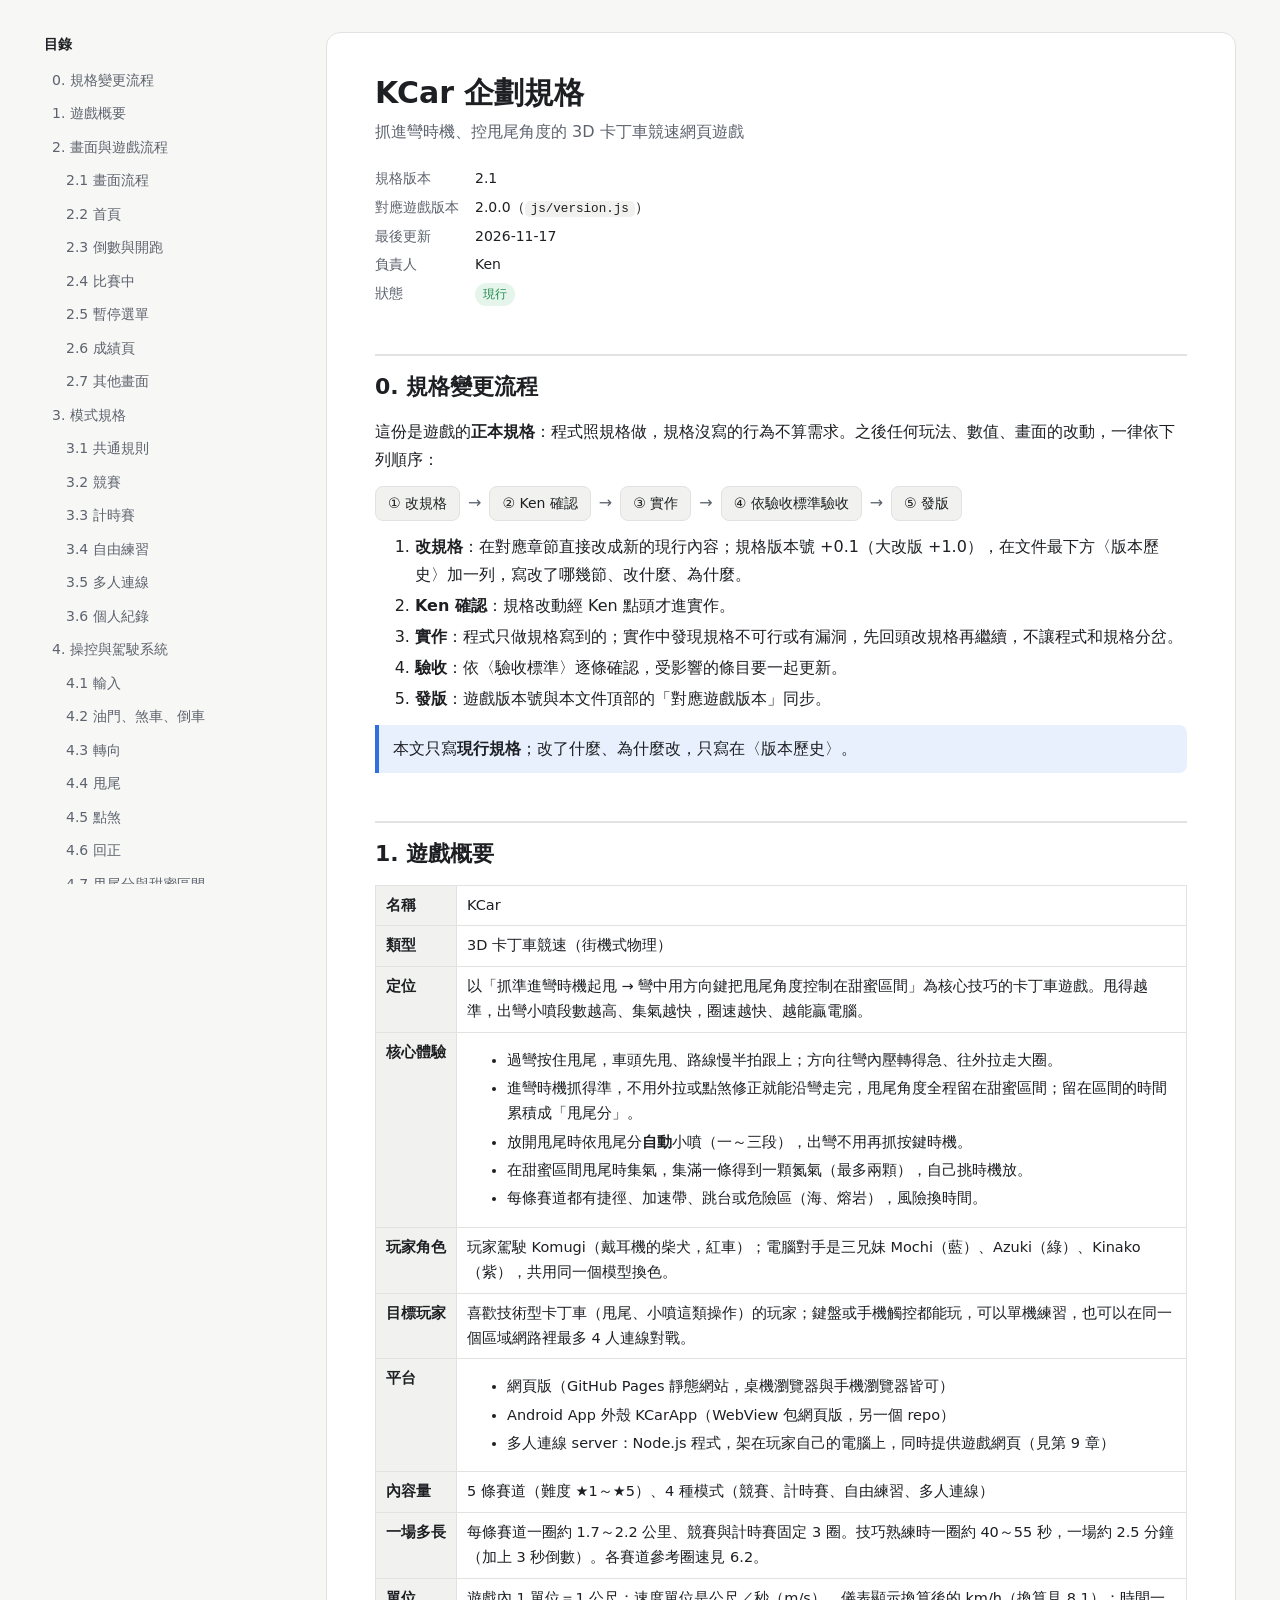
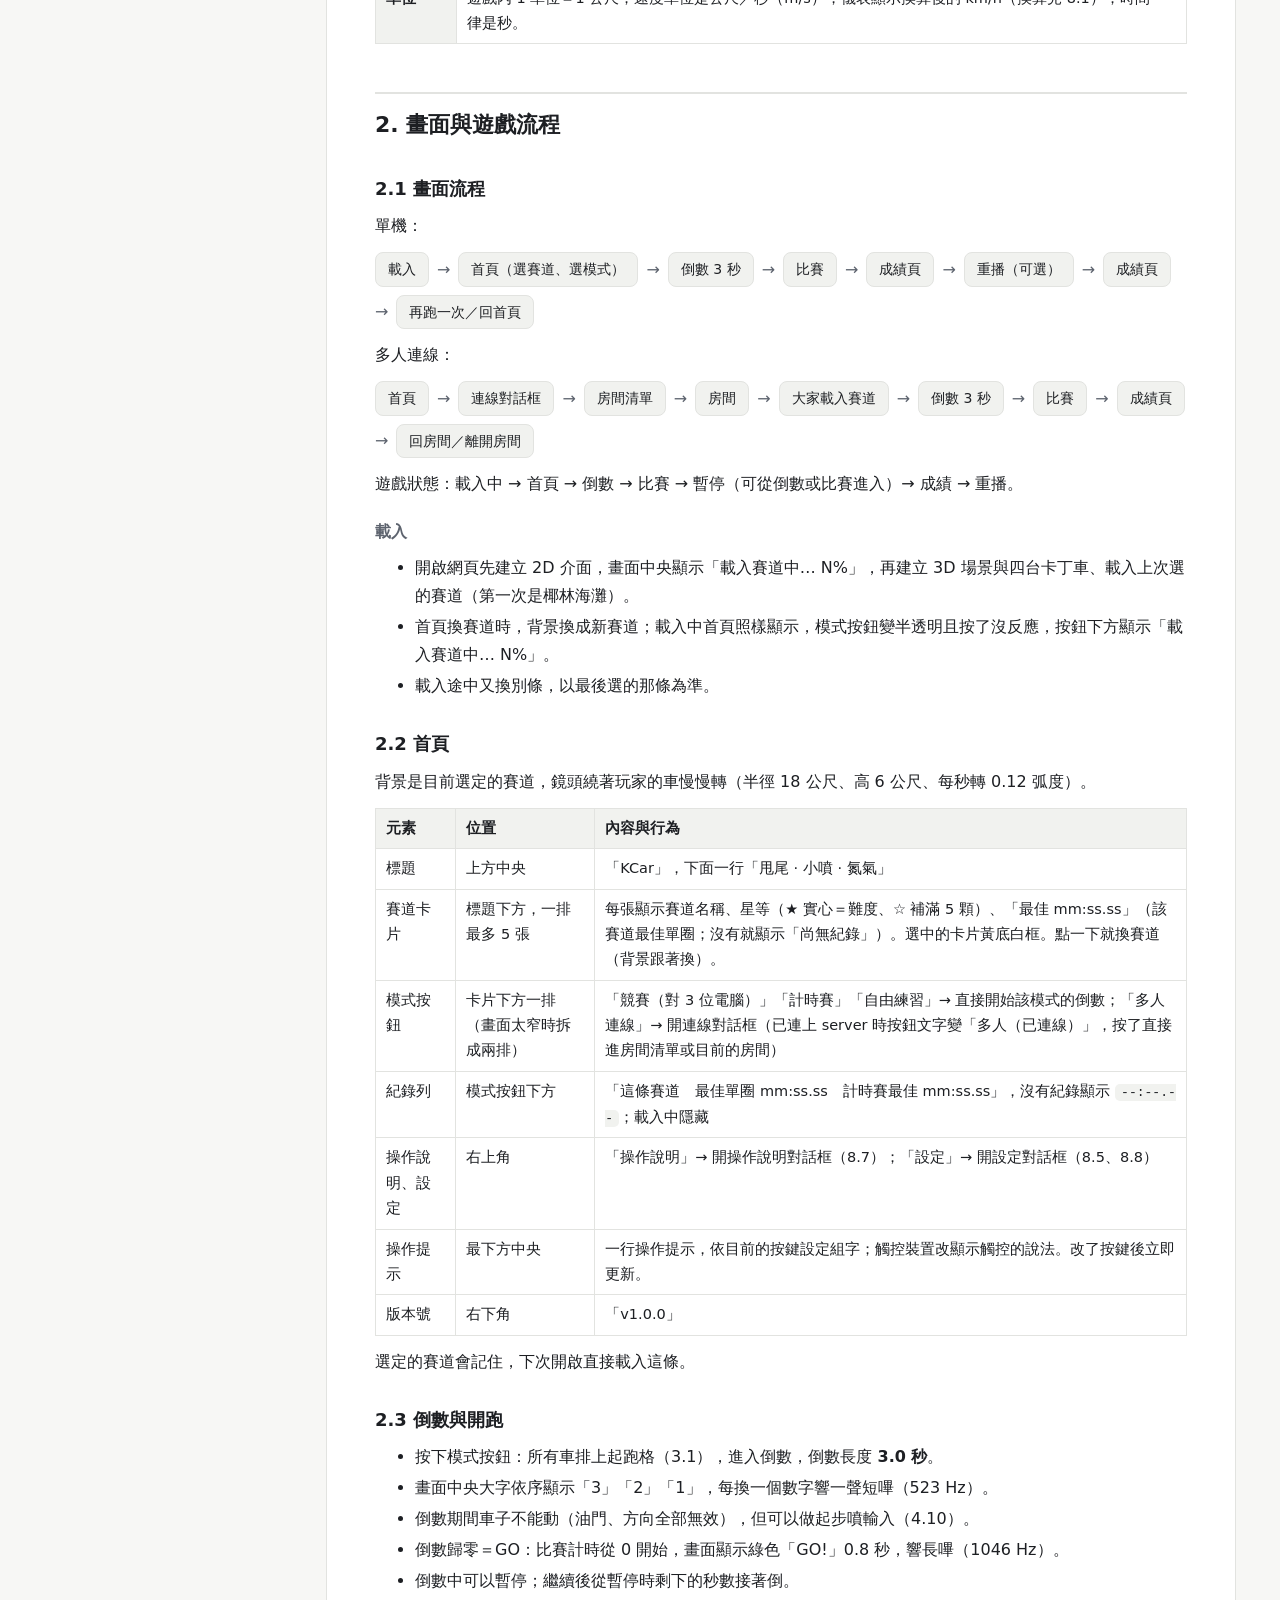
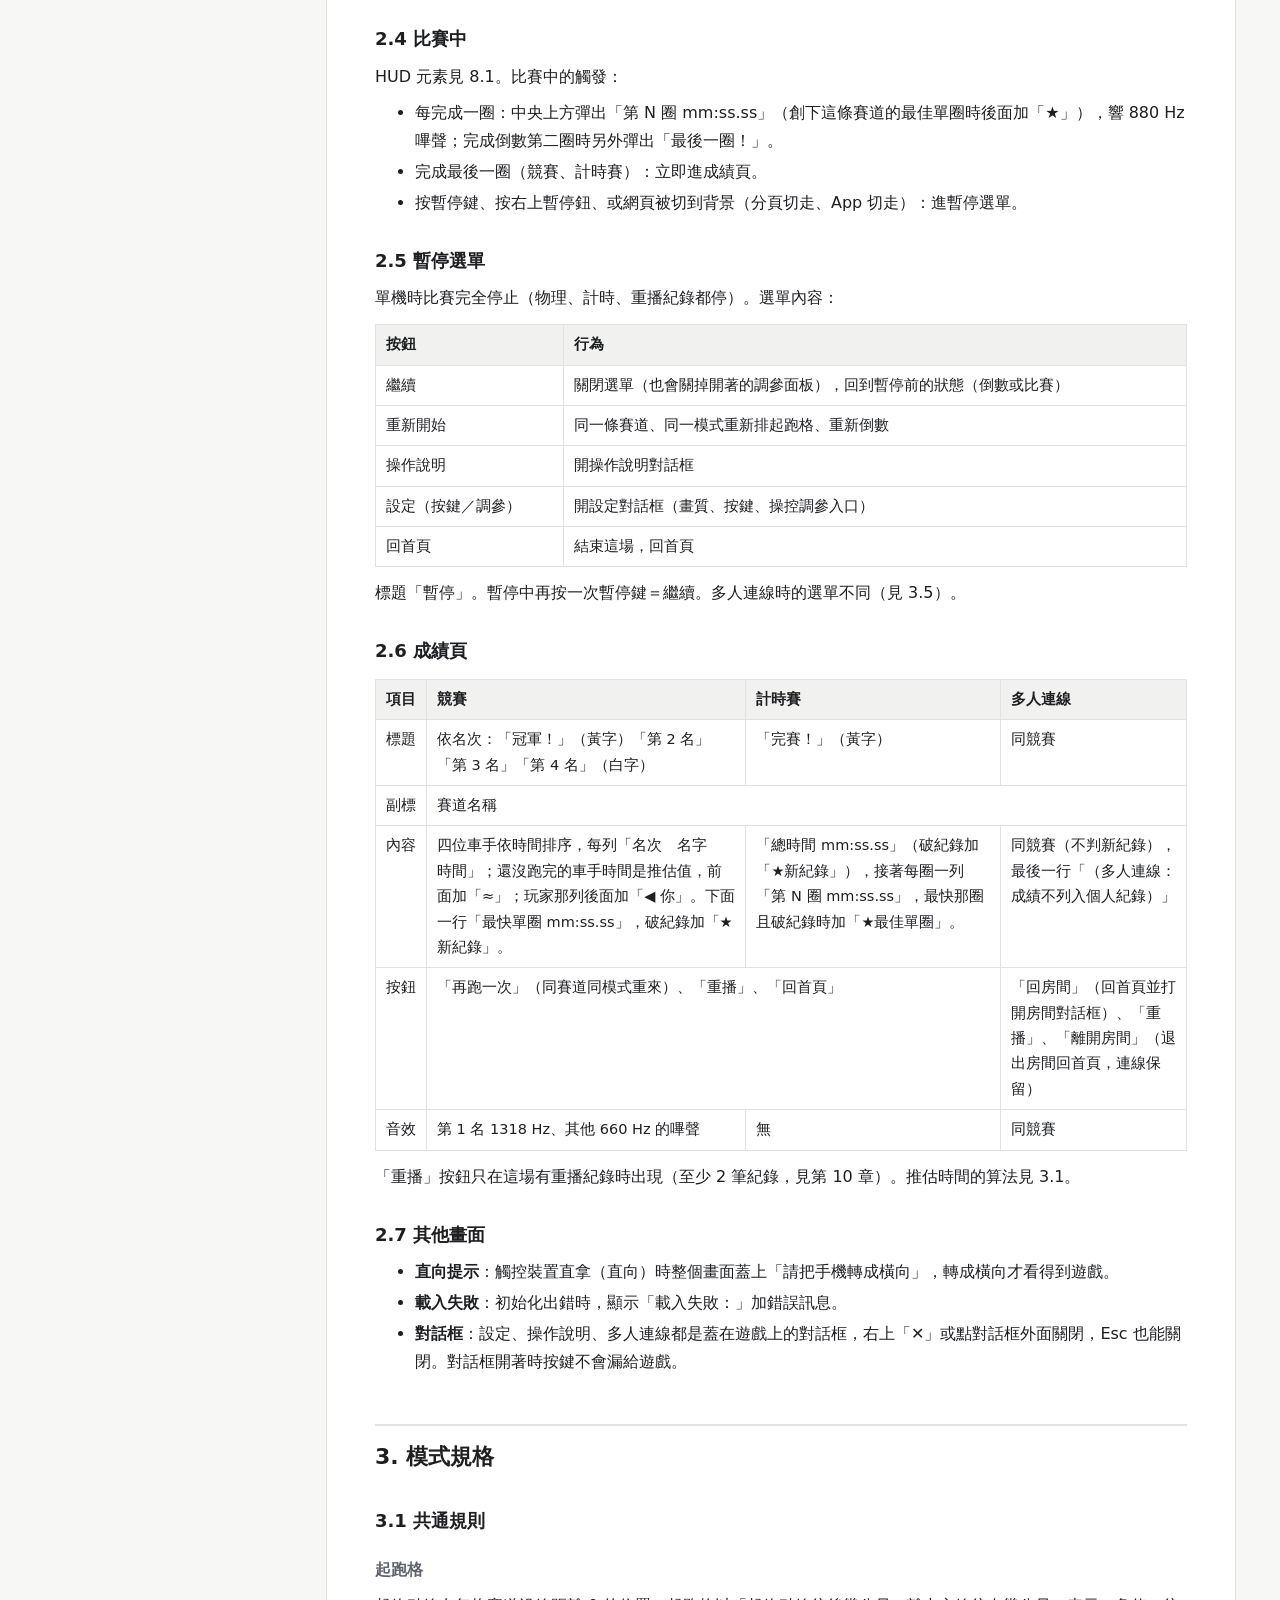
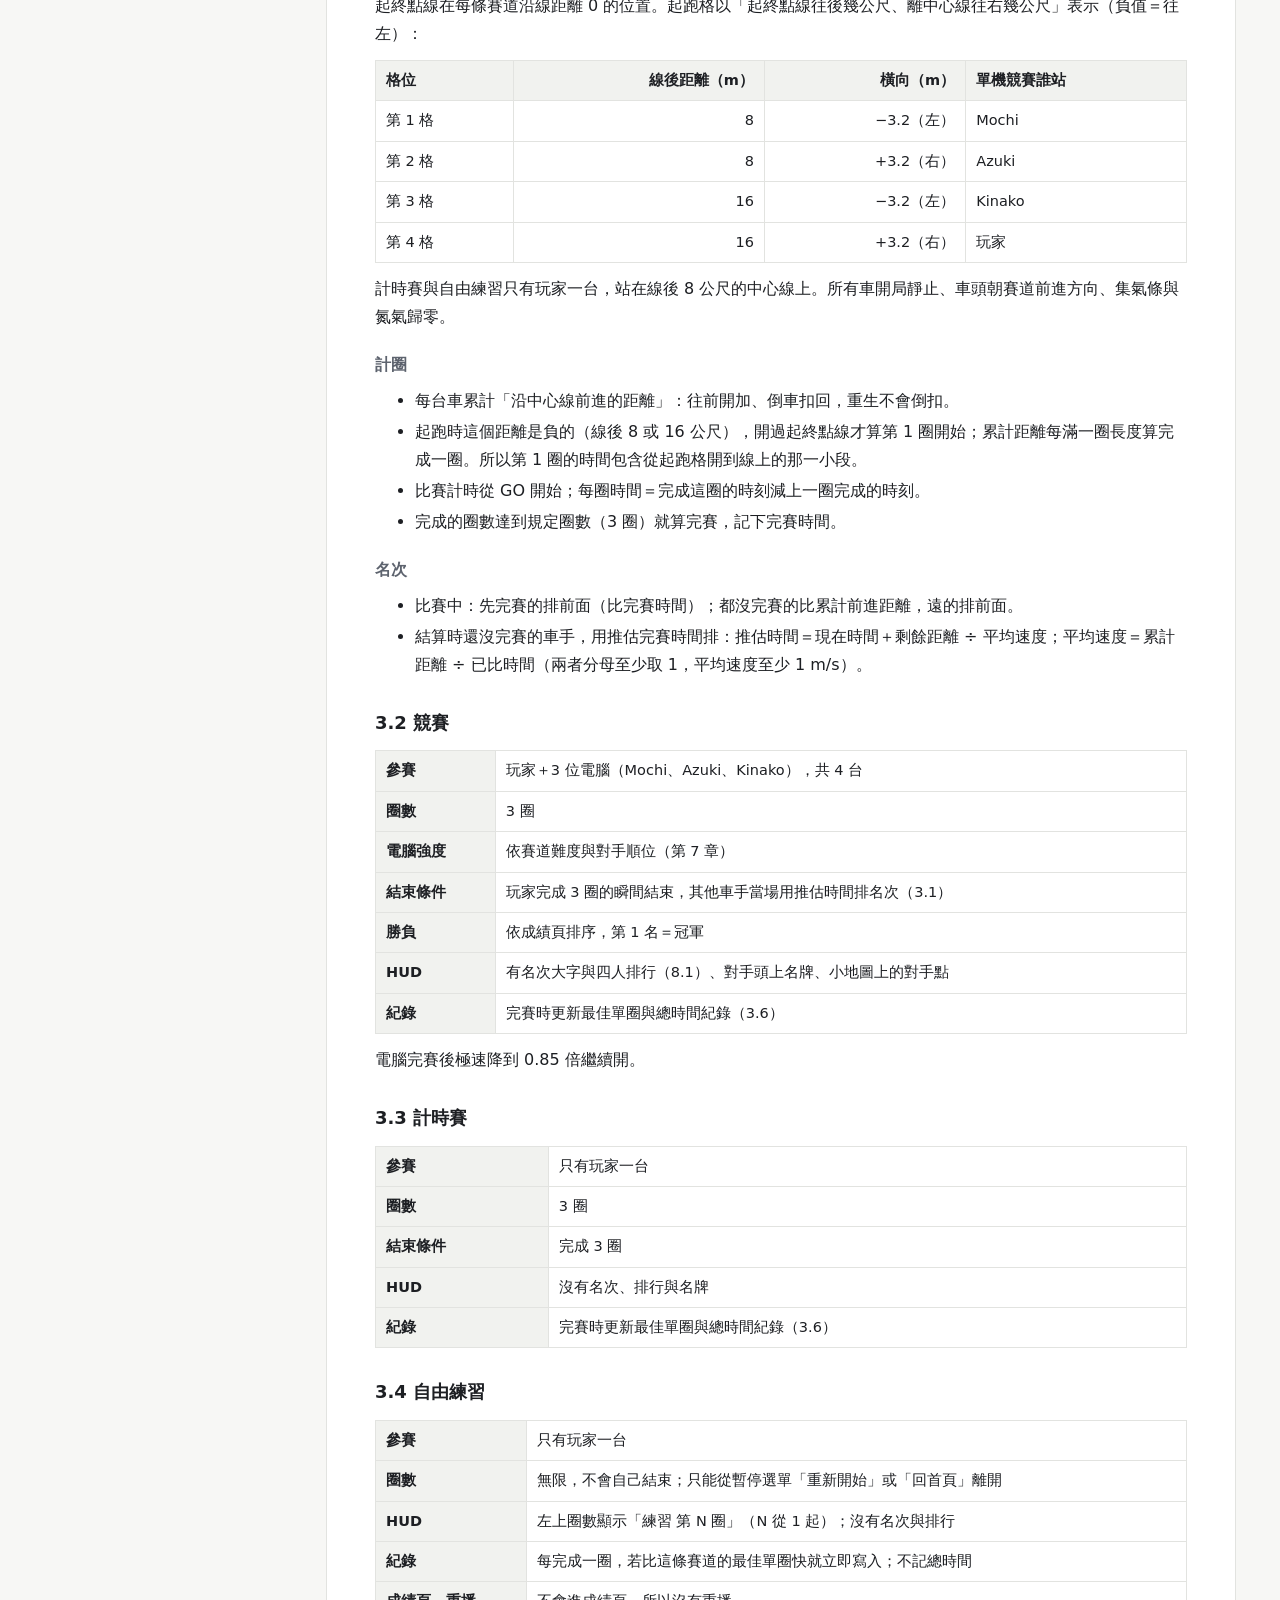
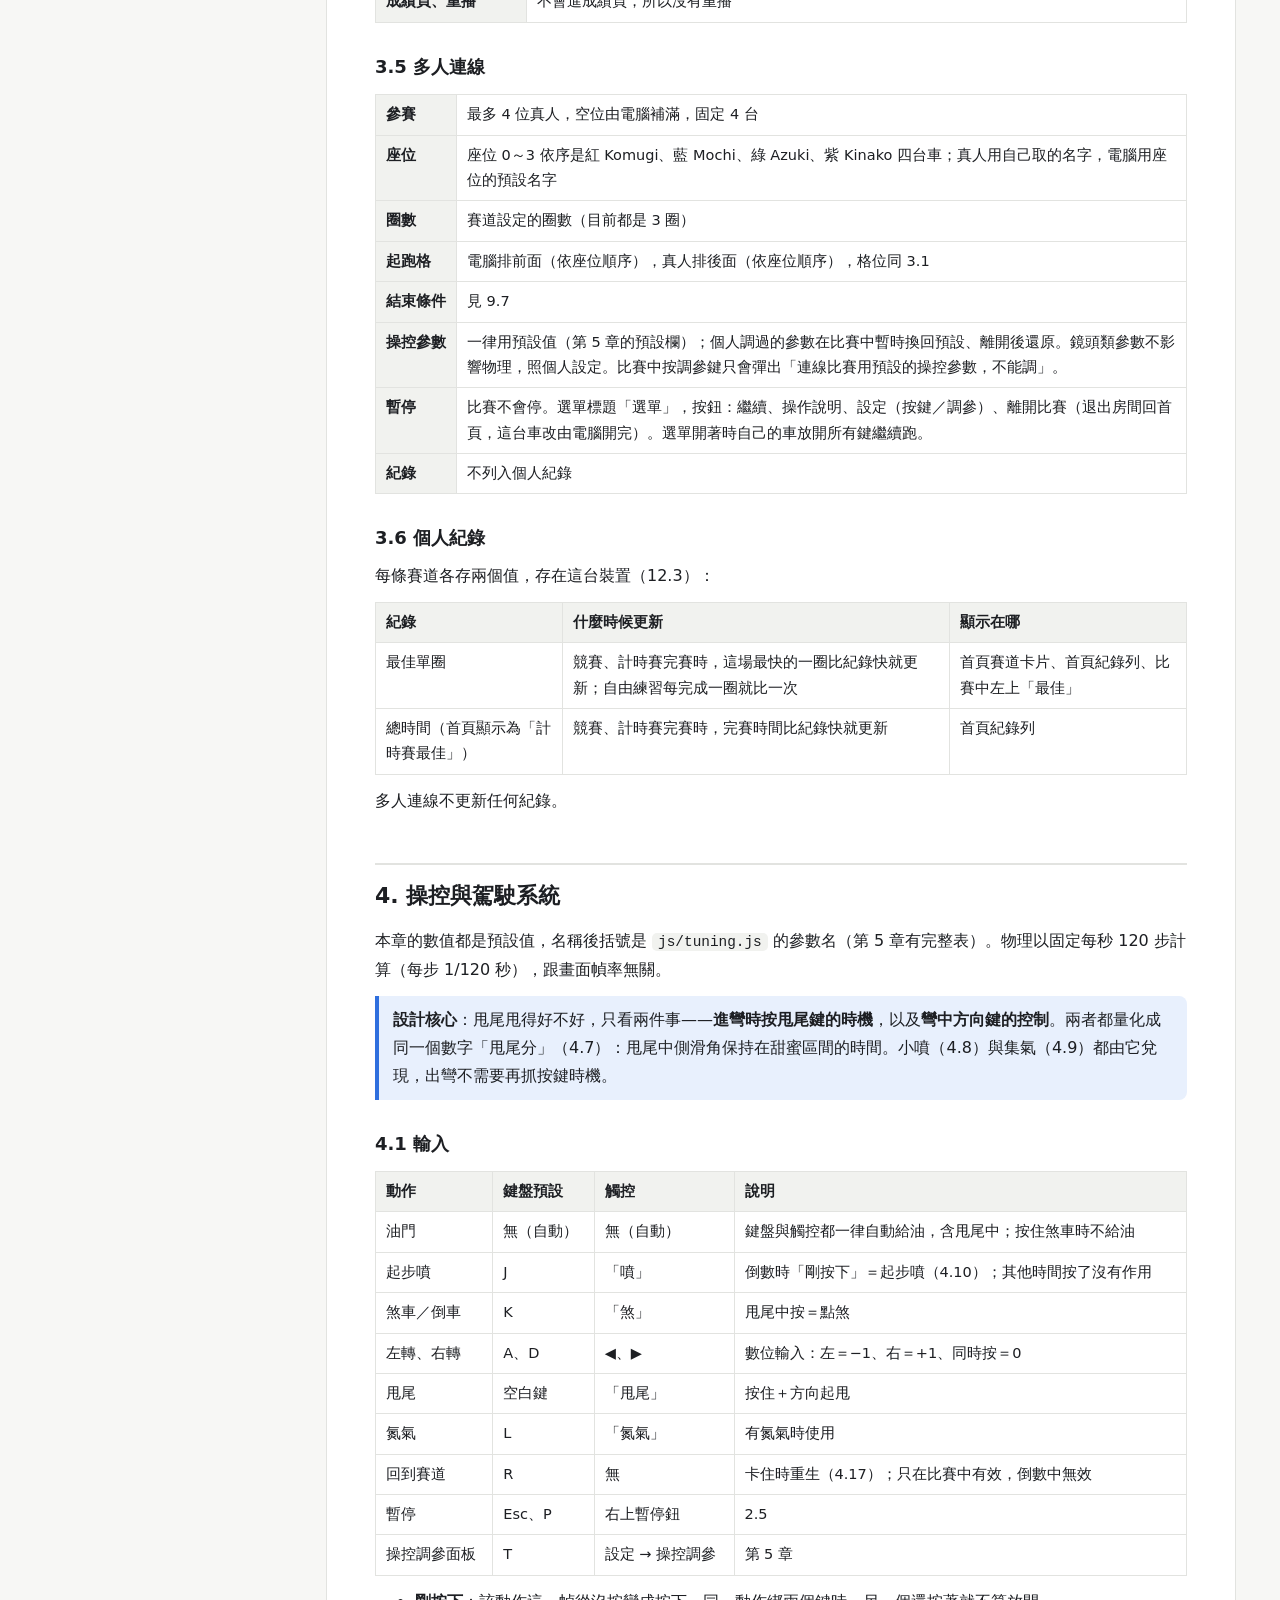
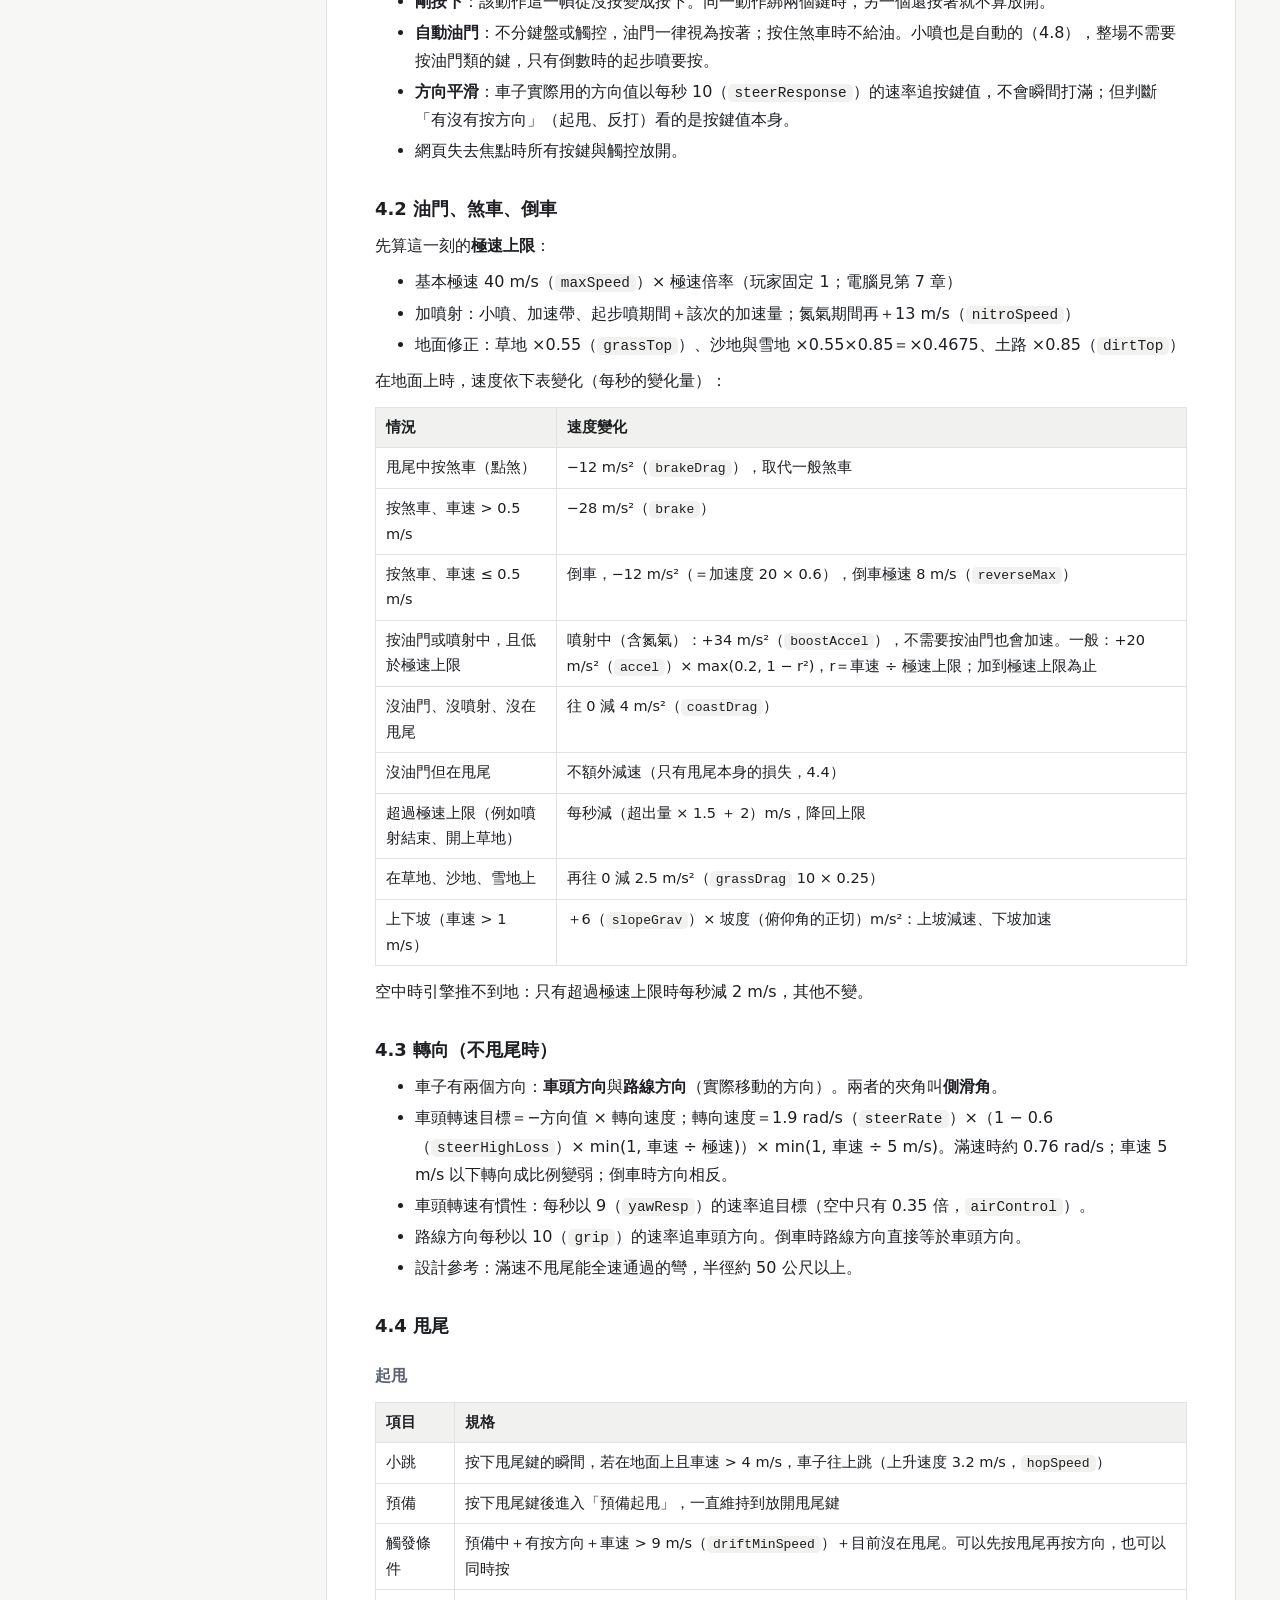
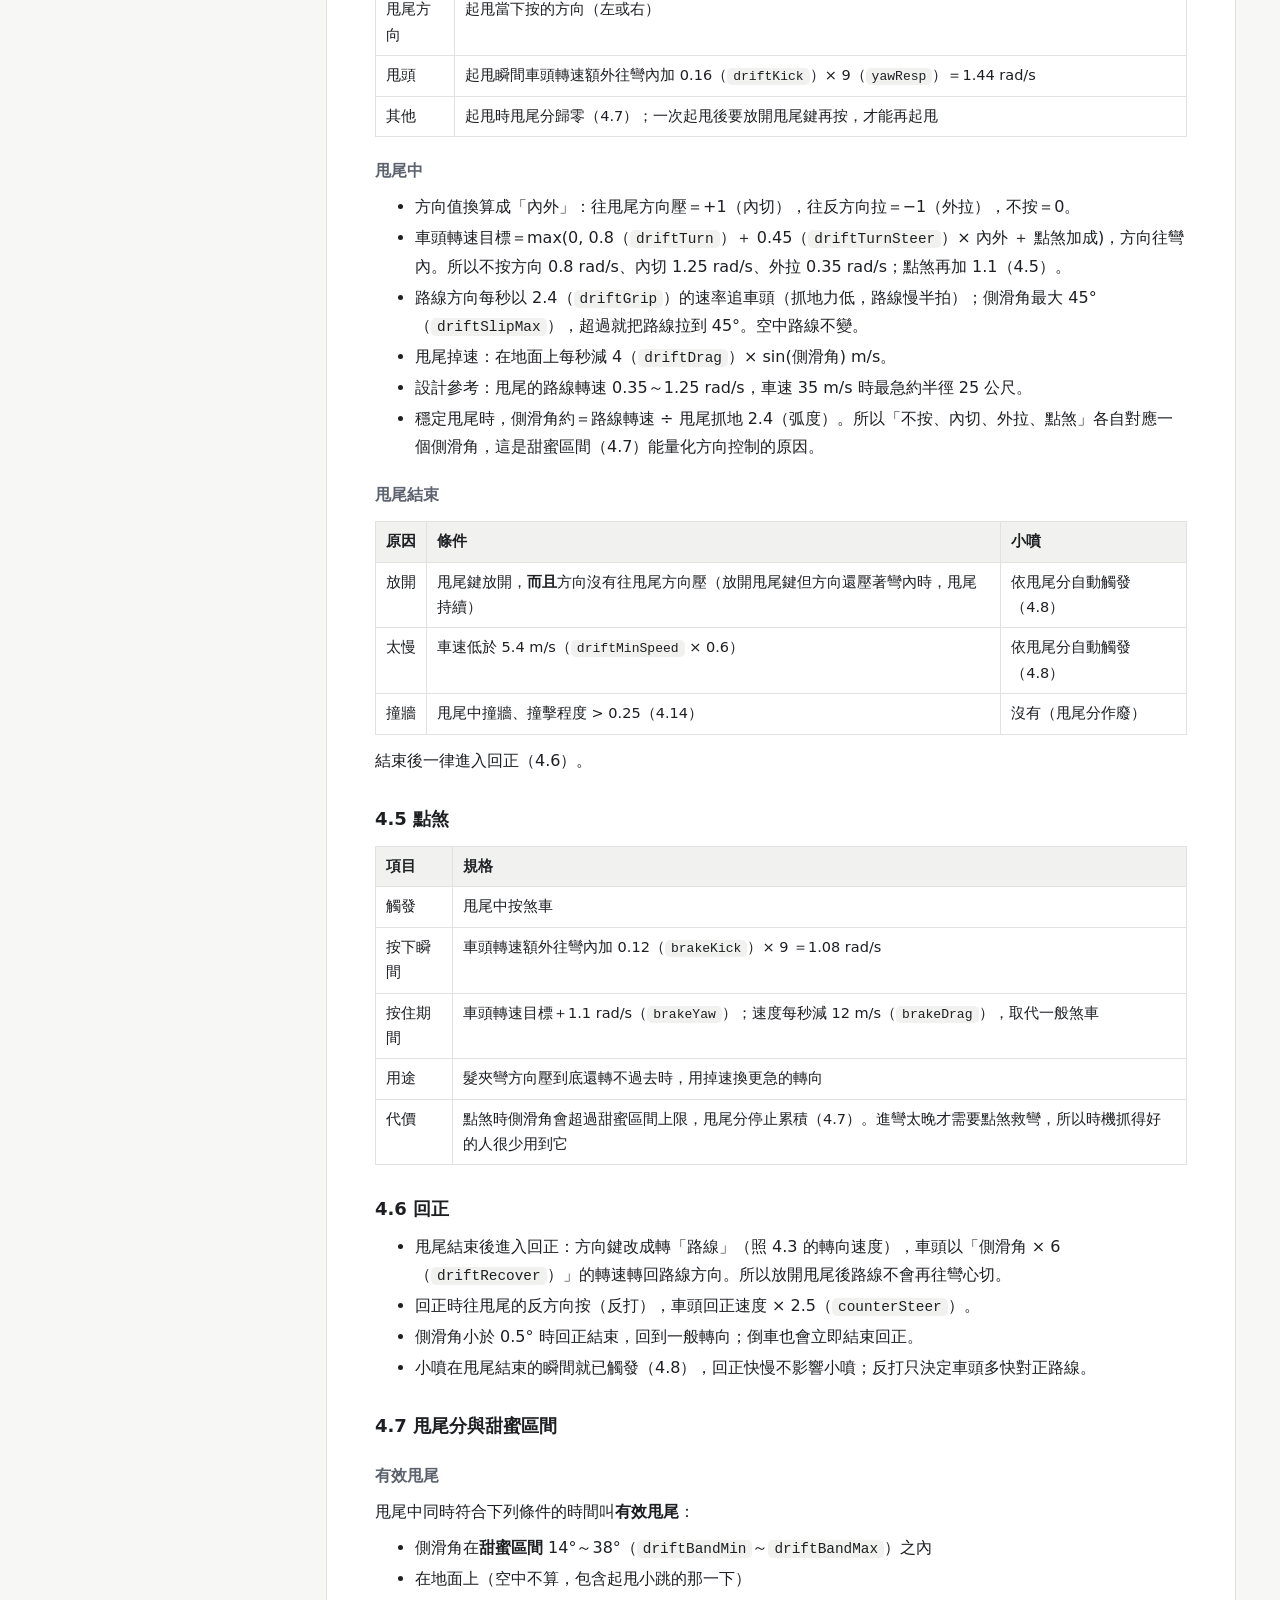
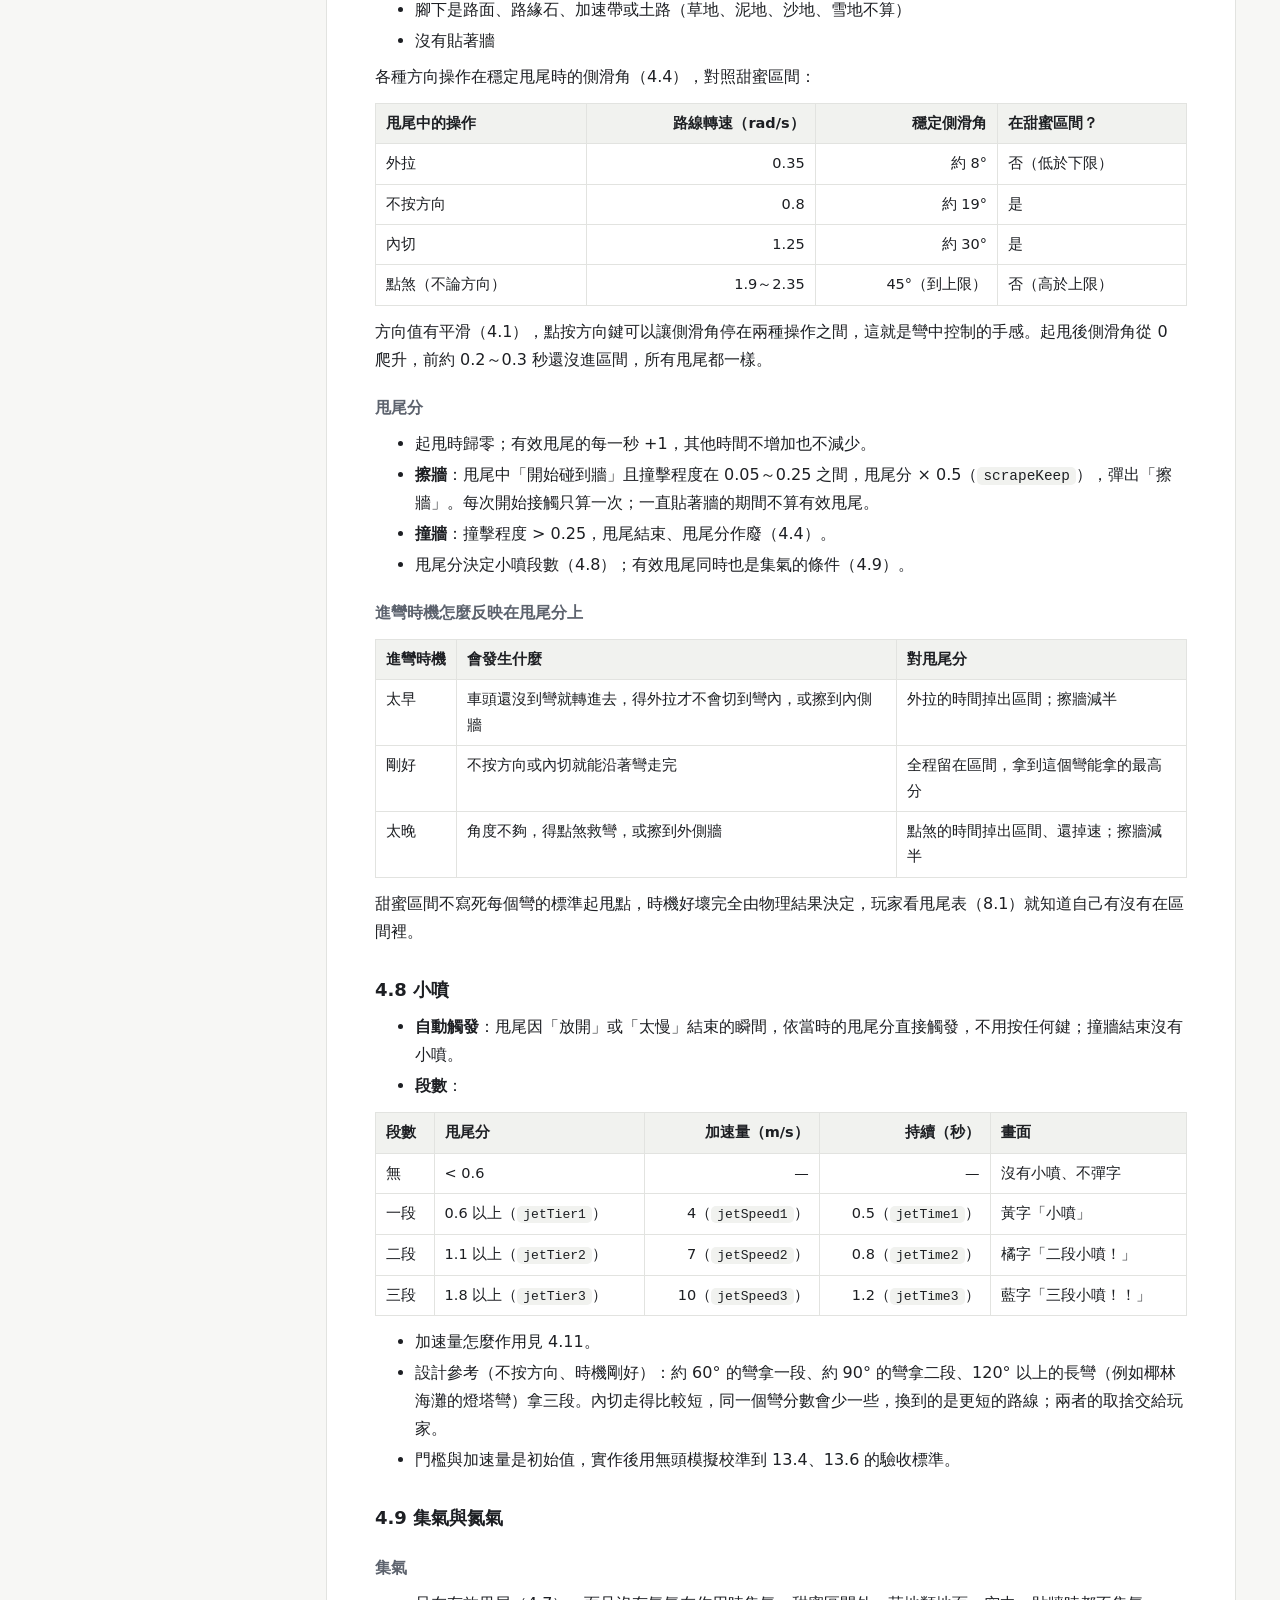
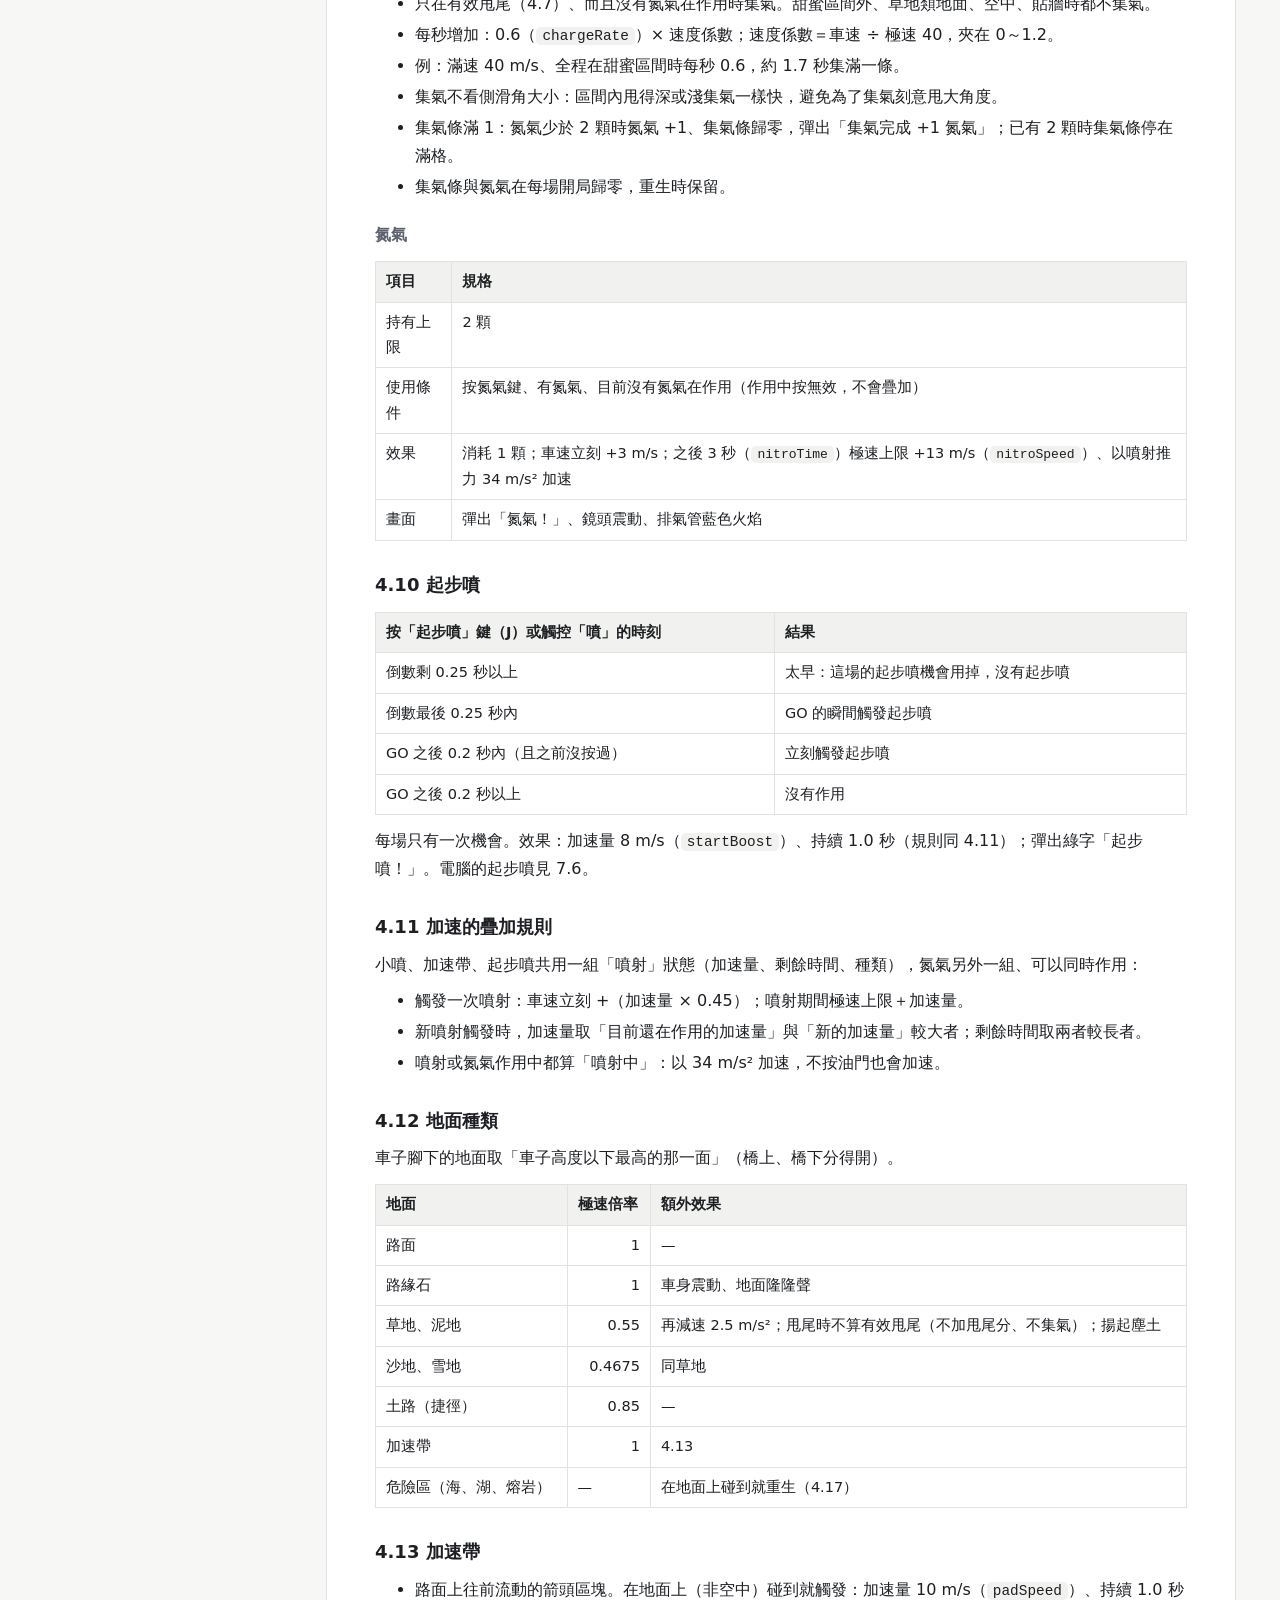
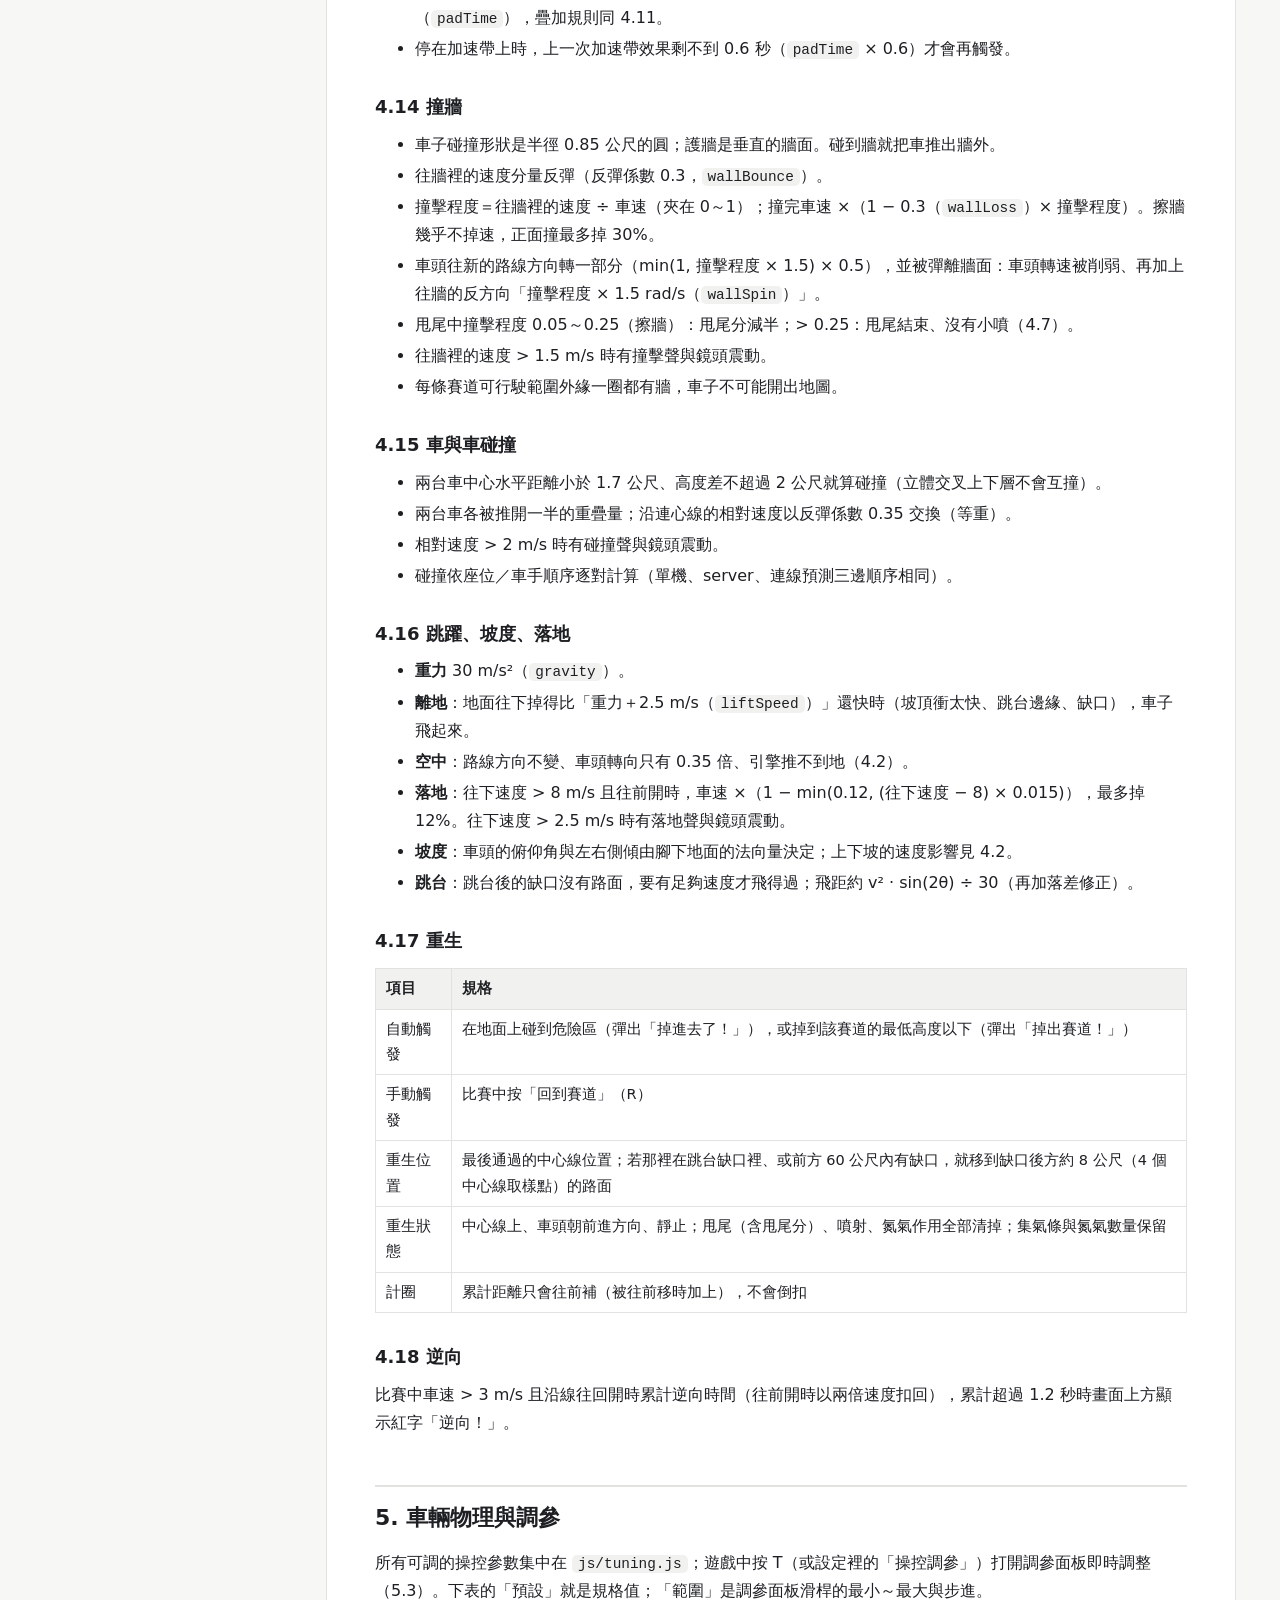
==== commit c450a990: "2.0.0：甩尾系統改版（規格 2.0／2.1）——甜蜜區間＋甩尾分、放開甩尾自動三段小噴、取消雙噴、只在甜蜜區間集氣、鍵盤也自動油門（J 改起步噴） - kart.js：有效甩尾（甜蜜區間 14～3" ====
--- a/docs/spec.html
+++ b/docs/spec.html
@@ -166,11 +166,11 @@
   <h1>KCar 企劃規格</h1>
   <p class="sub">抓進彎時機、控甩尾角度的 3D 卡丁車競速網頁遊戲</p>
   <dl class="meta">
-    <dt>規格版本</dt><dd>2.0</dd>
-    <dt>對應遊戲版本</dt><dd>2.0.0（預定，尚未實作；目前上線的 1.0.0 對應規格 1.0，見〈版本歷史〉）</dd>
+    <dt>規格版本</dt><dd>2.1</dd>
+    <dt>對應遊戲版本</dt><dd>2.0.0（<code>js/version.js</code>）</dd>
     <dt>最後更新</dt><dd>2026-11-17</dd>
     <dt>負責人</dt><dd>Ken</dd>
-    <dt>狀態</dt><dd><span class="tag">已確認，待實作</span></dd>
+    <dt>狀態</dt><dd><span class="tag ok">現行</span></dd>
   </dl>
 </header>
 
@@ -411,12 +411,12 @@
 <div class="table-wrap"><table>
 <thead><tr><th>動作</th><th>鍵盤預設</th><th>觸控</th><th>說明</th></tr></thead>
 <tbody>
-<tr><td>油門</td><td>J</td><td>自動油門</td><td>按住加速（甩尾中也照按）；倒數時「剛按下」＝起步噴</td></tr>
+<tr><td>油門</td><td>無（自動）</td><td>無（自動）</td><td>鍵盤與觸控都一律自動給油，含甩尾中；按住煞車時不給油</td></tr>
+<tr><td>起步噴</td><td>J</td><td>「噴」</td><td>倒數時「剛按下」＝起步噴（4.10）；其他時間按了沒有作用</td></tr>
 <tr><td>煞車／倒車</td><td>K</td><td>「煞」</td><td>甩尾中按＝點煞</td></tr>
 <tr><td>左轉、右轉</td><td>A、D</td><td>◀、▶</td><td>數位輸入：左＝−1、右＝+1、同時按＝0</td></tr>
 <tr><td>甩尾</td><td>空白鍵</td><td>「甩尾」</td><td>按住＋方向起甩</td></tr>
 <tr><td>氮氣</td><td>L</td><td>「氮氣」</td><td>有氮氣時使用</td></tr>
-<tr><td>噴</td><td>（＝油門剛按下）</td><td>「噴」</td><td>觸控專用：起步噴（觸控是自動油門，沒有「剛按下」可用）。小噴是自動的，不用按</td></tr>
 <tr><td>回到賽道</td><td>R</td><td>無</td><td>卡住時重生（4.17）；只在比賽中有效，倒數中無效</td></tr>
 <tr><td>暫停</td><td>Esc、P</td><td>右上暫停鈕</td><td>2.5</td></tr>
 <tr><td>操控調參面板</td><td>T</td><td>設定 → 操控調參</td><td>第 5 章</td></tr>
@@ -424,7 +424,7 @@
 </table></div>
 <ul>
   <li><strong>剛按下</strong>：該動作這一幀從沒按變成按下。同一動作綁兩個鍵時，另一個還按著就不算放開。</li>
-  <li><strong>自動油門</strong>：觸控裝置、且最近 5 秒沒用過鍵盤時，油門一律視為按著；按住「煞」時不自動給油。</li>
+  <li><strong>自動油門</strong>：不分鍵盤或觸控，油門一律視為按著；按住煞車時不給油。小噴也是自動的（4.8），整場不需要按油門類的鍵，只有倒數時的起步噴要按。</li>
   <li><strong>方向平滑</strong>：車子實際用的方向值以每秒 10（<code>steerResponse</code>）的速率追按鍵值，不會瞬間打滿；但判斷「有沒有按方向」（起甩、反打）看的是按鍵值本身。</li>
   <li>網頁失去焦點時所有按鍵與觸控放開。</li>
 </ul>
@@ -600,7 +600,7 @@
 
 <h3 id="drv-start">4.10 起步噴</h3>
 <div class="table-wrap"><table>
-<thead><tr><th>按「油門剛按下」或「噴」的時刻</th><th>結果</th></tr></thead>
+<thead><tr><th>按「起步噴」鍵（J）或觸控「噴」的時刻</th><th>結果</th></tr></thead>
 <tbody>
 <tr><td>倒數剩 0.25 秒以上</td><td>太早：這場的起步噴機會用掉，沒有起步噴</td></tr>
 <tr><td>倒數最後 0.25 秒內</td><td>GO 的瞬間觸發起步噴</td></tr>
@@ -834,7 +834,7 @@
 <ul>
   <li>按 T（或設定對話框的「操控調參」、暫停選單→設定→操控調參）開關，蓋在畫面右側；標題「操控調參」，旁邊註明「T 開關．改了立即生效」。</li>
   <li>依 5.1 的分組列出每個參數：名稱、滑桿、目前數值。跟預設值不同的數值會標成已修改的樣式。</li>
-  <li>改了立即生效，並存在這台裝置；下次開啟沿用。</li>
+  <li>改了立即生效，並存在這台裝置（只存跟預設不同的值，預設改版後沒動過的參數跟著新預設走）；下次開啟沿用。</li>
   <li>底部按鈕：「複製參數」（把跟預設不同的參數以 JSON 複製到剪貼簿，無法複製時跳出文字框讓人手動複製；按鈕暫時變「已複製」）、「全部重設」（全部回到預設）、「關閉」。</li>
   <li>面板開著時，在面板上的按鍵與點擊不會漏給遊戲；按暫停鍵先關面板。</li>
   <li>多人連線比賽中不能開（3.5）。</li>
@@ -870,15 +870,15 @@
 <div class="table-wrap"><table>
 <thead><tr><th>賽道</th><th>代號</th><th>難度</th><th>主題</th><th class="num">一圈（m）</th><th class="num">圈數</th><th class="num">路面半寬（m）</th><th class="num">高低差（m）</th><th class="num">每圈總爬升（m）</th><th class="num">跳台</th><th class="num">捷徑省（m）</th><th class="num">參考圈速（秒）</th></tr></thead>
 <tbody>
-<tr><td>椰林海灘</td><td><code>beach</code></td><td>★</td><td>熱帶海島（白天）</td><td class="num">1716.7</td><td class="num">3</td><td class="num">7.5～10</td><td class="num">7.9</td><td class="num">12.1</td><td class="num">1</td><td class="num">約 42</td><td class="num">42～48</td></tr>
-<tr><td>櫻花古都</td><td><code>sakura</code></td><td>★★</td><td>春天和風（傍晚）</td><td class="num">1807.1</td><td class="num">3</td><td class="num">7～8.5</td><td class="num">14.2</td><td class="num">14.5</td><td class="num">0</td><td class="num">約 27</td><td class="num">39～46</td></tr>
-<tr><td>雪國山道</td><td><code>snow</code></td><td>★★★</td><td>雪山（陰天）</td><td class="num">2085.6</td><td class="num">3</td><td class="num">6.5～10</td><td class="num">41.4</td><td class="num">42.7</td><td class="num">1</td><td class="num">約 219</td><td class="num">50～55</td></tr>
-<tr><td>霓虹夜城</td><td><code>city</code></td><td>★★★★</td><td>夜晚城市</td><td class="num">1919.8</td><td class="num">3</td><td class="num">7～9</td><td class="num">16.4</td><td class="num">16.8</td><td class="num">0</td><td class="num">約 25</td><td class="num">45～52</td></tr>
-<tr><td>熔岩火山</td><td><code>volcano</code></td><td>★★★★★</td><td>火山（火燒雲）</td><td class="num">2153.4</td><td class="num">3</td><td class="num">5.5～7</td><td class="num">29.3</td><td class="num">36.6</td><td class="num">2</td><td class="num">約 132</td><td class="num">52～55</td></tr>
+<tr><td>椰林海灘</td><td><code>beach</code></td><td>★</td><td>熱帶海島（白天）</td><td class="num">1716.7</td><td class="num">3</td><td class="num">7.5～10</td><td class="num">7.9</td><td class="num">12.1</td><td class="num">1</td><td class="num">約 42</td><td class="num">43～45</td></tr>
+<tr><td>櫻花古都</td><td><code>sakura</code></td><td>★★</td><td>春天和風（傍晚）</td><td class="num">1807.1</td><td class="num">3</td><td class="num">7～8.5</td><td class="num">14.2</td><td class="num">14.5</td><td class="num">0</td><td class="num">約 27</td><td class="num">39～45</td></tr>
+<tr><td>雪國山道</td><td><code>snow</code></td><td>★★★</td><td>雪山（陰天）</td><td class="num">2085.6</td><td class="num">3</td><td class="num">6.5～10</td><td class="num">41.4</td><td class="num">42.7</td><td class="num">1</td><td class="num">約 219</td><td class="num">49～50</td></tr>
+<tr><td>霓虹夜城</td><td><code>city</code></td><td>★★★★</td><td>夜晚城市</td><td class="num">1919.8</td><td class="num">3</td><td class="num">7～9</td><td class="num">16.4</td><td class="num">16.8</td><td class="num">0</td><td class="num">約 25</td><td class="num">48～53</td></tr>
+<tr><td>熔岩火山</td><td><code>volcano</code></td><td>★★★★★</td><td>火山（火燒雲）</td><td class="num">2153.4</td><td class="num">3</td><td class="num">5.5～7</td><td class="num">29.3</td><td class="num">36.6</td><td class="num">2</td><td class="num">約 132</td><td class="num">55～60</td></tr>
 </tbody>
 </table></div>
 <div class="note">「參考圈速」是無頭模擬（<code>node tools/sim.mjs tt</code>）中完美自動駕駛（每彎甩尾、時機剛好、全程在甜蜜區間）跑 3 圈的圈速範圍，給驗收時對照量級用，不是硬性目標。高低差＝中心線最高點減最低點。</div>
-<div class="warn">表中參考圈速是用規格 1.0 的操控量的；規格 2.0 實作後要重跑模擬更新這一欄。</div>
+
 
 <h3 id="trk-beach">6.3 椰林海灘（★）</h3>
 <p>新手第一條。繞著小島跑一圈，路寬、彎緩，開放路肩多，失誤的代價是開進沙灘減速或掉進海裡。</p>
@@ -973,7 +973,7 @@
 <div class="table-wrap"><table>
 <thead><tr><th>參數</th><th>意義</th><th>公式</th></tr></thead>
 <tbody>
-<tr><td>極速倍率</td><td>乘在基本極速 40 m/s 上</td><td>0.92 ＋ 0.085t − 0.015i</td></tr>
+<tr><td>極速倍率</td><td>乘在基本極速 40 m/s 上</td><td>0.905 ＋ 0.09t − 0.015i</td></tr>
 <tr><td>甩尾率</td><td>遇到該甩的彎會甩的機率</td><td>0.88 ＋ 0.12t − 0.03i</td></tr>
 <tr><td>控角率</td><td>甩尾中要修正方向時，優先把側滑角留在甜蜜區間的機率（7.3）</td><td>0.35 ＋ 0.6t − 0.1i</td></tr>
 <tr><td>氮氣率</td><td>有氮氣時每秒判一次會用的機率</td><td>0.7 ＋ 0.3t</td></tr>
@@ -986,11 +986,11 @@
 <div class="table-wrap"><table>
 <thead><tr><th>賽道（d）</th><th>極速倍率</th><th>甩尾率</th><th>控角率</th><th>氮氣率</th><th>走線準度</th><th>捷徑率</th></tr></thead>
 <tbody>
-<tr><td>椰林海灘（1）</td><td>0.920／0.905／0.890</td><td>0.88／0.85／0.82</td><td>0.35／0.25／0.15</td><td>0.70</td><td>0.70／0.64／0.58</td><td>0.20／0.08／0</td></tr>
-<tr><td>櫻花古都（2）</td><td>0.941／0.926／0.911</td><td>0.91／0.88／0.85</td><td>0.50／0.40／0.30</td><td>0.775</td><td>0.775／0.715／0.655</td><td>0.35／0.23／0.11</td></tr>
-<tr><td>雪國山道（3）</td><td>0.963／0.948／0.933</td><td>0.94／0.91／0.88</td><td>0.65／0.55／0.45</td><td>0.85</td><td>0.85／0.79／0.73</td><td>0.50／0.38／0.26</td></tr>
-<tr><td>霓虹夜城（4）</td><td>0.984／0.969／0.954</td><td>0.97／0.94／0.91</td><td>0.80／0.70／0.60</td><td>0.925</td><td>0.925／0.865／0.805</td><td>0.65／0.53／0.41</td></tr>
-<tr><td>熔岩火山（5）</td><td>1.005／0.990／0.975</td><td>1.00／0.97／0.94</td><td>0.95／0.85／0.75</td><td>1.00</td><td>1.00／0.94／0.88</td><td>0.80／0.68／0.56</td></tr>
+<tr><td>椰林海灘（1）</td><td>0.905／0.890／0.875</td><td>0.88／0.85／0.82</td><td>0.35／0.25／0.15</td><td>0.70</td><td>0.70／0.64／0.58</td><td>0.20／0.08／0</td></tr>
+<tr><td>櫻花古都（2）</td><td>0.928／0.913／0.898</td><td>0.91／0.88／0.85</td><td>0.50／0.40／0.30</td><td>0.775</td><td>0.775／0.715／0.655</td><td>0.35／0.23／0.11</td></tr>
+<tr><td>雪國山道（3）</td><td>0.950／0.935／0.920</td><td>0.94／0.91／0.88</td><td>0.65／0.55／0.45</td><td>0.85</td><td>0.85／0.79／0.73</td><td>0.50／0.38／0.26</td></tr>
+<tr><td>霓虹夜城（4）</td><td>0.973／0.958／0.943</td><td>0.97／0.94／0.91</td><td>0.80／0.70／0.60</td><td>0.925</td><td>0.925／0.865／0.805</td><td>0.65／0.53／0.41</td></tr>
+<tr><td>熔岩火山（5）</td><td>0.995／0.980／0.965</td><td>1.00／0.97／0.94</td><td>0.95／0.85／0.75</td><td>1.00</td><td>1.00／0.94／0.88</td><td>0.80／0.68／0.56</td></tr>
 </tbody>
 </table></div>
 <p>設計目標：簡單賽道上打得好的玩家能贏；最難的賽道要接近每彎都拿到該彎能拿的最高段小噴才贏得了。強度公式的係數在規格 2.0 實作後依 13.7 的模擬驗收再校準。</p>
@@ -1001,7 +1001,7 @@
 <tbody>
 <tr><td>瞄準點</td><td>沿中心線往前看 8 ＋ 車速 ×（0.4 ＋ 0.08 ×（1 − 走線準度））公尺，加上自己的車道偏移；轉向誤差超過 0.04 rad 才按方向。走線準度不滿 1 時方向誤差會加上 ±（1 − 走線準度）× 0.06 rad 的週期擺動。</td></tr>
 <tr><td>判斷要不要甩</td><td>看前方 8 公尺到（28 ＋ 車速 × 0.45）公尺之間的賽道轉角；轉角 &gt; 0.75 rad 且車速 &gt; 18 m/s、不在捷徑上時，以甩尾率決定甩：按住甩尾＋彎的方向（油門照按）。決定不甩就這個彎都不甩，直到前方轉角小於 0.3 rad。</td></tr>
-<tr><td>甩尾中</td><td>預估要的路線轉速，換算成內切或外拉：需要比基準多（換算值 &gt; 0.3）就壓彎內、少（&lt; −0.4）就往外拉；換算值 &gt; 1.6 且走線準度 &gt; 0.7 時點煞。每次要外拉或點煞前，以控角率決定要不要先顧甜蜜區間：要顧時，側滑角低於下限 ＋ 2° 就不外拉（改不按）、高於上限 − 2° 就不點煞（改內切），撞牆風險由走線準度承擔。</td></tr>
+<tr><td>甩尾中</td><td>預估要的路線轉速，換算成內切或外拉：需要比基準多（換算值 &gt; 0.3）就壓彎內、少（&lt; −0.4）就往外拉；換算值 &gt; 1.6 且走線準度 &gt; 0.7 時點煞。每次起甩時以控角率決定這次甩尾要不要顧甜蜜區間：要顧時，側滑角低於下限 ＋ 2° 就不外拉（改不按）、高於上限 − 2° 就不點煞（改內切），撞牆風險由走線準度承擔。</td></tr>
 <tr><td>放開甩尾</td><td>前方轉角 &lt; 0.35 rad 且路線跟 25 公尺外的賽道方向差 &lt; 0.25 rad 時放開。</td></tr>
 <tr><td>小噴</td><td>放開甩尾時依甩尾分自動觸發（4.8），不另外決策。</td></tr>
 <tr><td>油門</td><td>一律按油門，含甩尾中（在捷徑上超過安全車速時放開）。</td></tr>
@@ -1099,11 +1099,11 @@
 </table></div>
 
 <h3>8.3 預設按鍵</h3>
-<p>左手 A、D 轉向、空白鍵甩尾；右手 J 油門、K 煞車、L 氮氣。</p>
+<p>左手 A、D 轉向、空白鍵甩尾；右手 J 起步噴、K 煞車、L 氮氣；油門是自動的。</p>
 <div class="table-wrap"><table>
 <thead><tr><th>動作</th><th>主要</th><th>次要</th></tr></thead>
 <tbody>
-<tr><td>油門</td><td>J</td><td>—</td></tr>
+<tr><td>起步噴</td><td>J</td><td>—</td></tr>
 <tr><td>煞車／倒車</td><td>K</td><td>—</td></tr>
 <tr><td>左轉</td><td>A</td><td>—</td></tr>
 <tr><td>右轉</td><td>D</td><td>—</td></tr>
@@ -1154,7 +1154,7 @@
 <h3>8.7 操作說明對話框</h3>
 <p>從首頁「操作說明」或暫停選單「操作說明」開啟，內容依目前的按鍵設定顯示：</p>
 <ul>
-  <li><strong>鍵盤（目前的設定）</strong>：九個動作與按鍵的對照表，部分動作附一行小字提示（油門：倒數 GO 時按＝起步噴；煞車：甩尾中點一下＝點煞；甩尾：按住＋方向起甩；氮氣：集滿氣後使用；回到賽道：卡住時用）。</li>
+  <li><strong>鍵盤（目前的設定）</strong>：九個動作與按鍵的對照表，部分動作附一行小字提示（起步噴：倒數 GO 的瞬間按，油門是自動的；煞車：甩尾中點一下＝點煞；甩尾：按住＋方向起甩；氮氣：集滿氣後使用；回到賽道：卡住時用）。</li>
   <li><strong>技巧</strong>：六條說明——甩尾與甜蜜區間（看甩尾表，指針留在綠區）、進彎時機（太早要外拉、太晚要點煞，都會掉出綠區）、小噴（放開甩尾自動噴，綠區待越久段數越高）、氮氣（綠區甩尾時集氣）、起步噴、路外減速與回到賽道。</li>
   <li><strong>手機觸控</strong>：自動油門與六顆按鈕的說明（「噴」只用在起步）。非觸控裝置另加一行「按鍵可以在首頁或暫停選單的「設定」裡改」。</li>
   <li>按鈕「知道了」關閉。</li>
@@ -1439,7 +1439,7 @@
 <ul class="check">
   <li>點不同的賽道卡片，背景換成該賽道，載入中模式按鈕變半透明且按了不會開始。</li>
   <li>重新整理後，首頁停在上次選的賽道。</li>
-  <li>開始比賽後倒數依序顯示 3、2、1，各響一聲，GO! 顯示約 0.8 秒；倒數中按油門車子不動。</li>
+  <li>開始比賽後倒數依序顯示 3、2、1，各響一聲，GO! 顯示約 0.8 秒；倒數中車子不動。</li>
   <li>比賽中按 Esc、P、右上暫停鈕、或切到別的分頁，都會進暫停選單；單機暫停時總時間停止。</li>
   <li>暫停選單五顆按鈕各自行為符合 2.5。</li>
   <li>競賽完成 3 圈立即進成績頁，標題依名次正確，未完賽的對手時間前有「≈」。</li>
@@ -1459,11 +1459,11 @@
 
 <h3>13.4 操控與駕駛（第 4 章）</h3>
 <ul class="check">
-  <li>平地全油門，儀表最高穩定在 259 km/h 左右。</li>
+  <li>不按任何鍵車子就會加速（鍵盤、觸控都一樣），平地直線儀表最高穩定在 259 km/h 左右；按住煞車時不給油。</li>
   <li>車速 9 m/s（儀表約 58 km/h）以下按甩尾＋方向不會起甩；以上會起甩，且按下甩尾時車子小跳一下。</li>
   <li>甩尾中放開甩尾鍵但方向繼續壓彎內，甩尾不結束；兩者都放開才結束。</li>
   <li>甩尾中出現甩尾表；不按方向或內切時指針穩定在綠區、甩尾分條持續增加；外拉或點煞時指針離開綠區變紅、甩尾分條停住。</li>
-  <li>甩尾中一直按著油門，放開甩尾時照樣自動小噴；整個甩尾過程不用按油門以外的鍵也能拿到小噴。</li>
+  <li>整個甩尾過程只用甩尾鍵與方向鍵，放開甩尾時就自動小噴。</li>
   <li>甩尾分未達 0.6 就放開，沒有小噴、不彈字；達到一、二、三段門檻時放開，分別彈出「小噴」「二段小噴！」「三段小噴！！」，火焰長度與甩尾表顯示的段數一致。</li>
   <li>椰林海灘時機剛好、全程在綠區時：約 90° 的彎拿到二段、燈塔大彎拿到三段；同一個彎起甩太早（要外拉）或太晚（要點煞）時段數較低。</li>
   <li>甩尾中擦牆彈出「擦牆」、甩尾分條減半；甩尾中重撞牆，甩尾結束且沒有小噴。</li>
@@ -1472,7 +1472,7 @@
   <li>甩尾中按煞車，車頭明顯往彎內多甩、車速下降。</li>
   <li>在綠區甩尾可以集滿氣（滿速約 1.7 秒一條）、HUD 右側氮氣圓點亮起，第 3 顆不會出現（最多 2 顆，集氣條停在滿格）。</li>
   <li>按氮氣：氮氣數 −1、儀表變藍、排氣管藍火約 3 秒；作用中再按不消耗。</li>
-  <li>倒數剩 1 秒以上就按油門，GO 時沒有起步噴；倒數最後一刻按，GO 時出現「起步噴！」；GO 後立刻按也有。</li>
+  <li>倒數剩 1 秒以上就按起步噴鍵，GO 時沒有起步噴；倒數最後一刻按，GO 時出現「起步噴！」；GO 後立刻按也有。</li>
   <li>開上草地、沙地明顯減速；開上捷徑土路小幅減速。</li>
   <li>碰到加速帶車速明顯提升並有咻聲。</li>
   <li>正面撞牆掉速並被彈開；甩尾中重撞牆，甩尾結束且沒有小噴。</li>
@@ -1510,11 +1510,11 @@
 <ul class="check">
   <li>HUD 各元素位置與內容符合 8.1；計時賽與自由練習沒有名次與排行。</li>
   <li>小地圖上玩家三角形方向與車頭一致，對手點顏色正確。</li>
-  <li>設定裡把油門改成 W 後，W 可加速、J 不再加速；首頁提示、操作說明都顯示 W。</li>
+  <li>設定裡把起步噴改成 W 後，倒數時按 W 有起步噴、按 J 沒有；操作說明顯示 W。</li>
   <li>甩尾表的角度條、甩尾分條、刻度與顏色符合 8.1；甩尾結束後停留約 0.6 秒再淡出。</li>
-  <li>把 J 設給甩尾時，出現「原本是「油門」的鍵」提示，油門那格變空。</li>
+  <li>把 J 設給甩尾時，出現「原本是「起步噴」的鍵」提示，起步噴那格變空。</li>
   <li>「恢復預設」後按鍵回到 8.3。</li>
-  <li>觸控裝置：自動油門有效、按「煞」時不給油；◀ ▶ 可以滑動換向；「噴」鈕只在倒數到 GO 後 0.2 秒內出現，之後隱藏。</li>
+  <li>觸控裝置：按「煞」時不給油；◀ ▶ 可以滑動換向；「噴」鈕只在倒數到 GO 後 0.2 秒內出現，之後隱藏。</li>
   <li>切換高畫質／省電立即生效且重新整理後保留；高畫質下刻意壓低效能時會自動切到省電並提示。</li>
 </ul>
 
@@ -1559,11 +1559,22 @@
 
 <section id="changelog">
 <h2>附錄. 版本歷史</h2>
-<p>新的版本排在最上面。每次改規格加一列；Ken 確認後狀態改成「已確認」，實作發版後改成「已實作」並填上遊戲版本。</p>
+<p>新的版本排在最上面。每次改規格加一列；Ken 確認後狀態改成「已確認」，實作發版後改成「已實作」並填上遊戲版本；被新版取代的舊版標「已取代」。</p>
 <div class="table-wrap"><table>
 <thead><tr><th>規格版本</th><th>日期</th><th>遊戲版本</th><th>狀態</th><th>章節</th><th>改了什麼、為什麼</th></tr></thead>
 <tbody>
-<tr><td>2.0</td><td>2026-11-17</td><td>2.0.0（未實作）</td><td><span class="tag">已確認</span></td><td>1、4.1、4.2、4.4～4.9、4.11、4.12、4.14、4.17、5.1、5.2、6.2、7.1～7.3、7.7、8.1～8.5、8.7、10.1、10.2、11、13.4、13.6、13.8、13.11</td><td>
+<tr><td>2.1</td><td>2026-11-17</td><td>2.0.0</td><td><span class="tag ok">已實作</span></td><td>4.1、4.10、5.3、6.2、7.2、7.3、8.3、8.7、13.2、13.4、13.8</td><td>
+  <p><strong>鍵盤也改成自動油門</strong>（Ken 2026-11-17 指定）：網頁版跟手機一樣不用按油門，按住煞車時不給油；原本的油門鍵 J 改成「起步噴」鍵（4.1、4.10、8.3、8.7）。</p>
+  <p><strong>2.0 實作後的校準</strong>：</p>
+  <ul>
+    <li>電腦極速倍率 0.92 ＋ 0.085t → 0.905 ＋ 0.09t：電腦甩尾中改成照踩油門、小噴自動後變強，★1 普通玩家贏不了；調整後 ★1 普通玩家 8 場全勝、★5 普通玩家多數贏不了（7.2）。</li>
+    <li>電腦的控角率改成每次起甩決定一次（7.3）。</li>
+    <li>6.2 參考圈速依新操控重跑模擬更新。</li>
+    <li>調參面板只存跟預設不同的值，預設改版後自動跟上（5.3）。</li>
+  </ul>
+  <p>小噴門檻與加速量、集氣速度沿用 2.0 的初始值：模擬顯示直線蛇行沒有好處、甩尾比不甩尾快 10 秒以上。</p>
+</td></tr>
+<tr><td>2.0</td><td>2026-11-17</td><td>2.0.0</td><td><span class="tag ok">已實作</span></td><td>1、4.1、4.2、4.4～4.9、4.11、4.12、4.14、4.17、5.1、5.2、6.2、7.1～7.3、7.7、8.1～8.5、8.7、10.1、10.2、11、13.4、13.6、13.8、13.11</td><td>
   <p><strong>甩尾系統改版</strong>：核心技巧收斂成「進彎時按甩尾鍵的時機」與「彎中方向鍵的控制」兩項。</p>
   <ul>
     <li>新增甜蜜區間（側滑角 14°～38°）與甩尾分（4.7）：留在區間的時間才累積；擦牆減半、撞牆作廢、草地與空中不算。</li>
@@ -1574,14 +1585,14 @@
     <li>連帶修改：參數表（5.1、5.2）、電腦車手改用「控角率」取代完美率與雙噴率、甩尾中也按油門（第 7 章）、小噴時機表改成甩尾表（8.1、8.5）、彈出文字、觸控「噴」鈕只留起步噴、操作說明（第 8 章）、重播欄位（第 10 章）、火花與火焰表現（第 11 章）、驗收標準（第 13 章）。</li>
   </ul>
   <p><strong>原因</strong>：舊設計的出彎技巧（回正時抓小噴時機、接雙噴）是另一組按鍵時機，會把注意力從彎中拉走。改成小噴與氮氣都由彎中表現兌現，玩家只要專心在進彎與控角；集氣不再獎勵「甩越多越好」，避免刻意多甩來刷氣。依據市場調研 <a href="research-drift.html">research-drift.html</a>。</p>
-  <p><strong>待實作後校準</strong>：小噴門檻與加速量、集氣速度、電腦強度係數、6.2 參考圈速。</p>
+  <p><strong>待實作後校準</strong>：小噴門檻與加速量、集氣速度、電腦強度係數、6.2 參考圈速（結果見 2.1）。</p>
 </td></tr>
-<tr><td>1.0</td><td>2026-11-17</td><td>1.0.0</td><td><span class="tag ok">已實作</span></td><td>全部</td><td>依現行遊戲整理成第一版正式規格（基準版）。</td></tr>
+<tr><td>1.0</td><td>2026-11-17</td><td>1.0.0</td><td><span class="tag">已取代</span></td><td>全部</td><td>依現行遊戲整理成第一版正式規格（基準版）。</td></tr>
 </tbody>
 </table></div>
 </section>
 
-<footer>KCar 企劃規格 · 規格版本 2.0（已確認，待實作）· 2026-11-17</footer>
+<footer>KCar 企劃規格 · 規格版本 2.1（現行）· 2026-11-17</footer>
 </main>
 </div>
 </body>
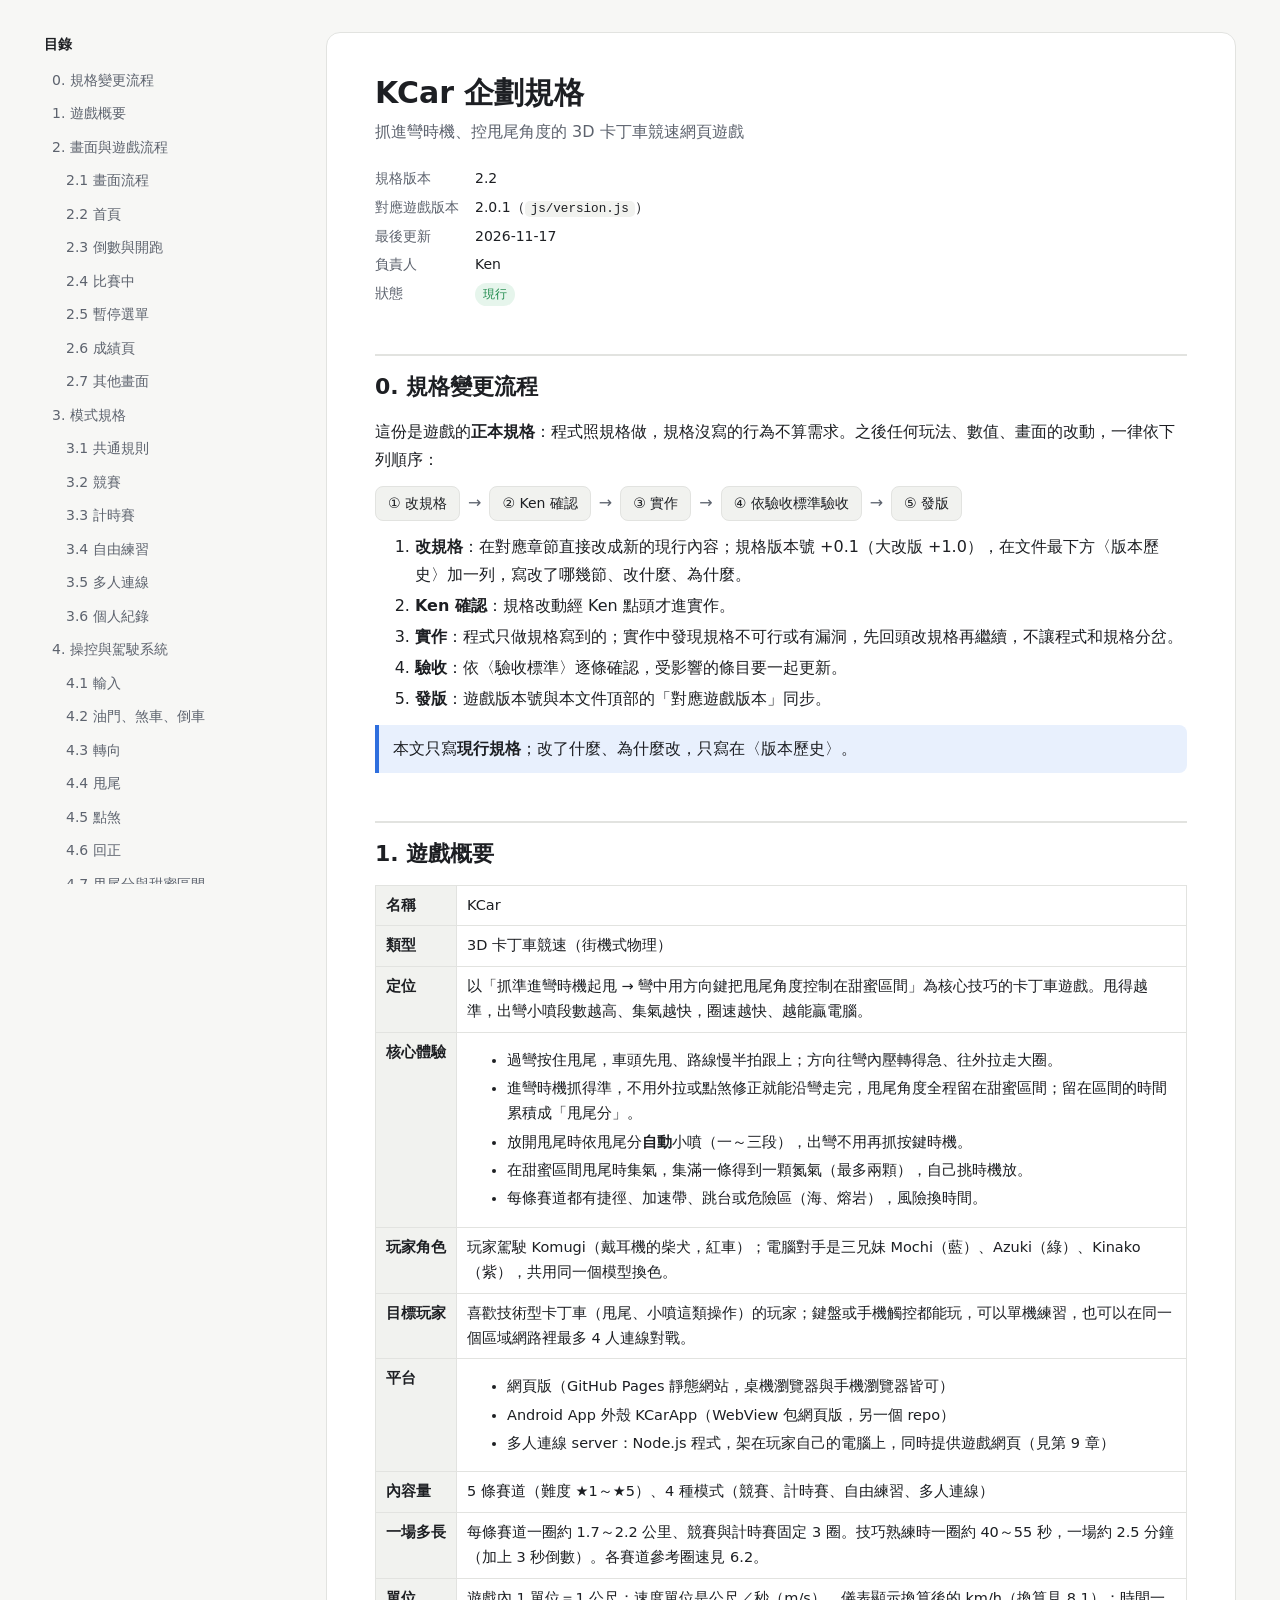
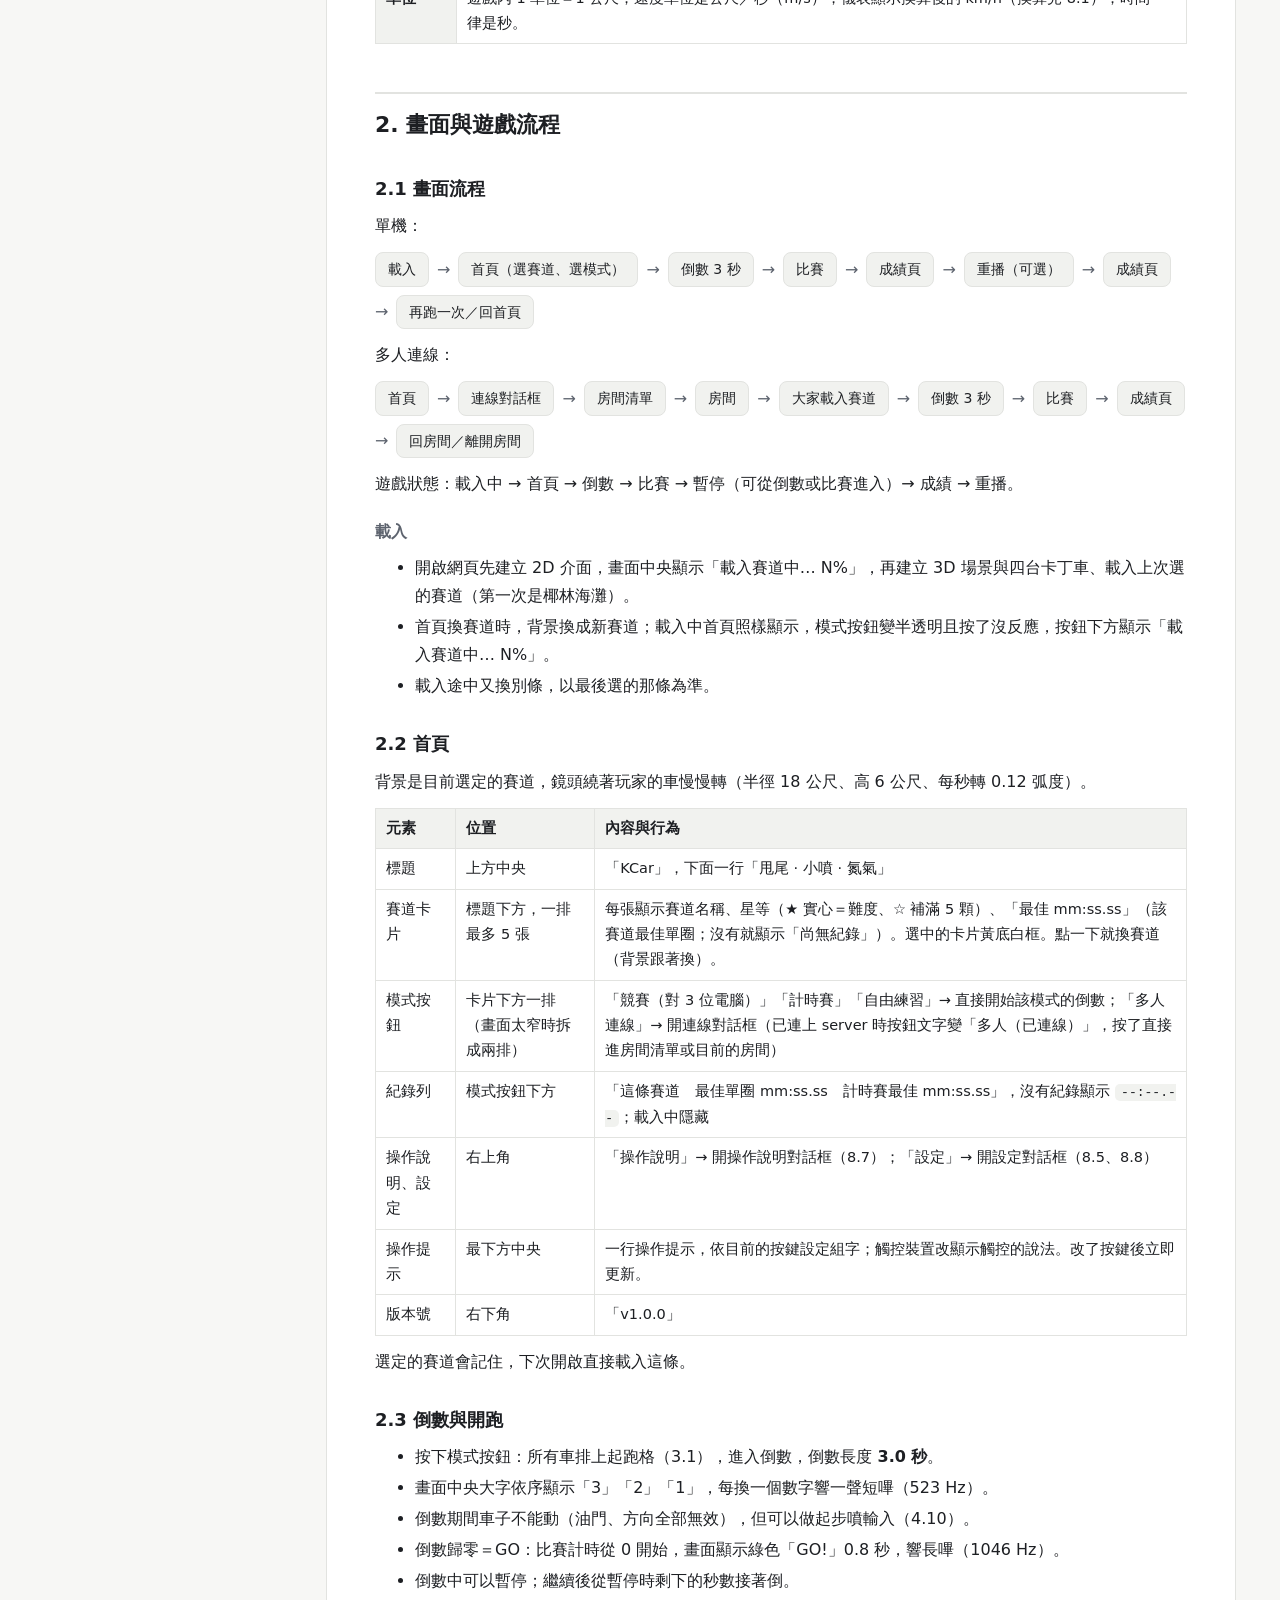
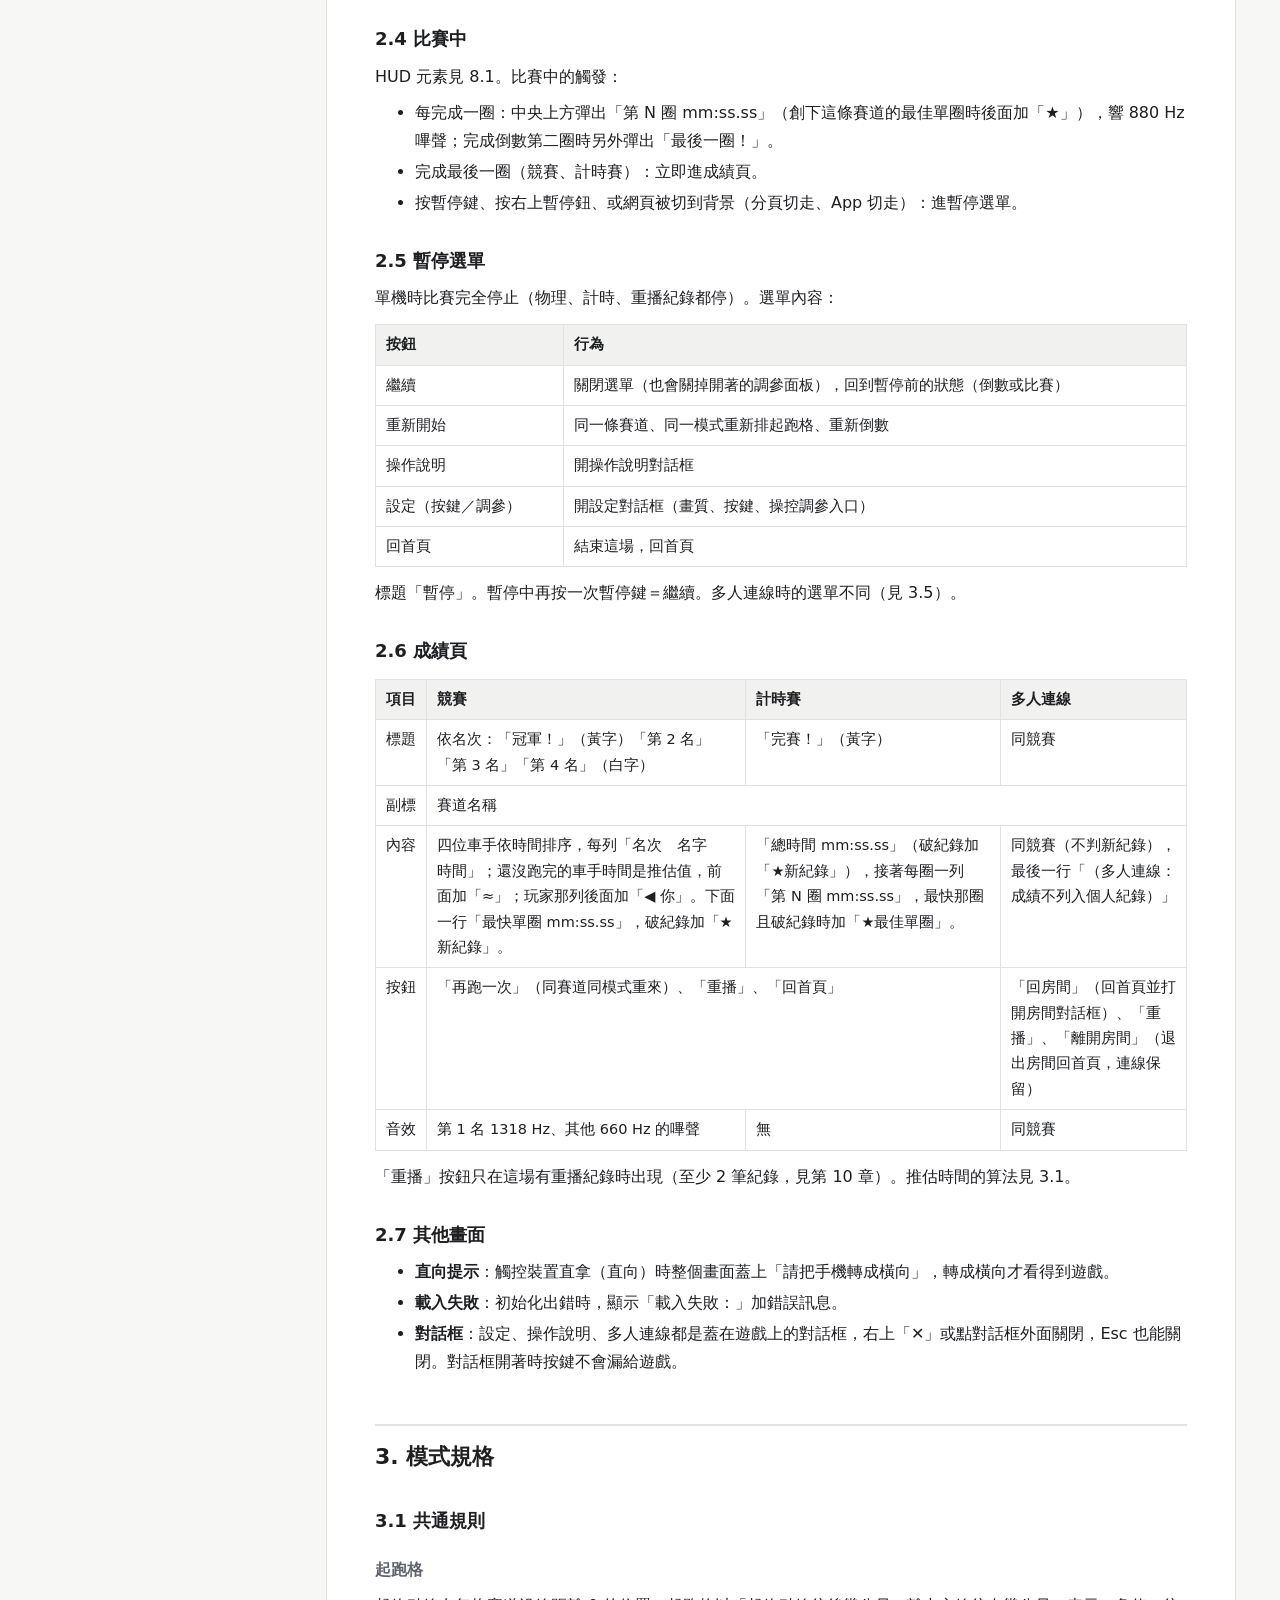
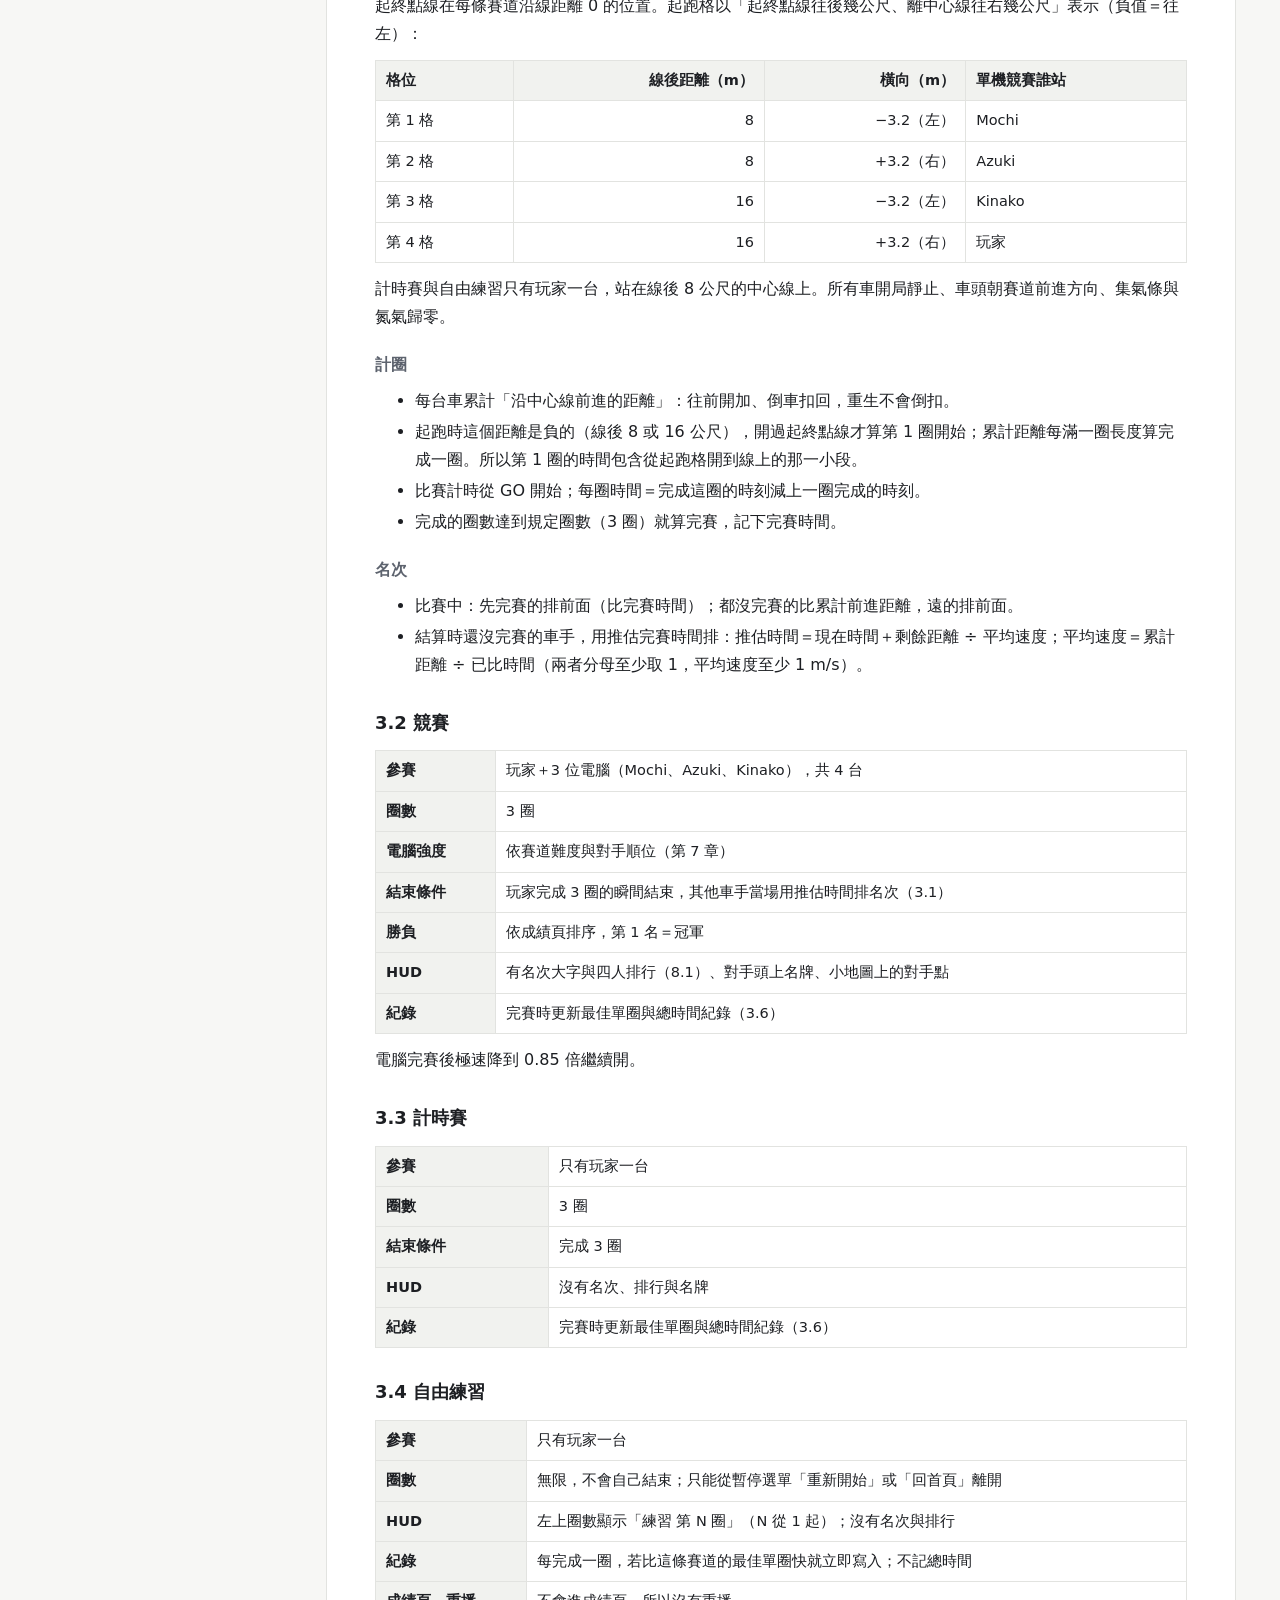
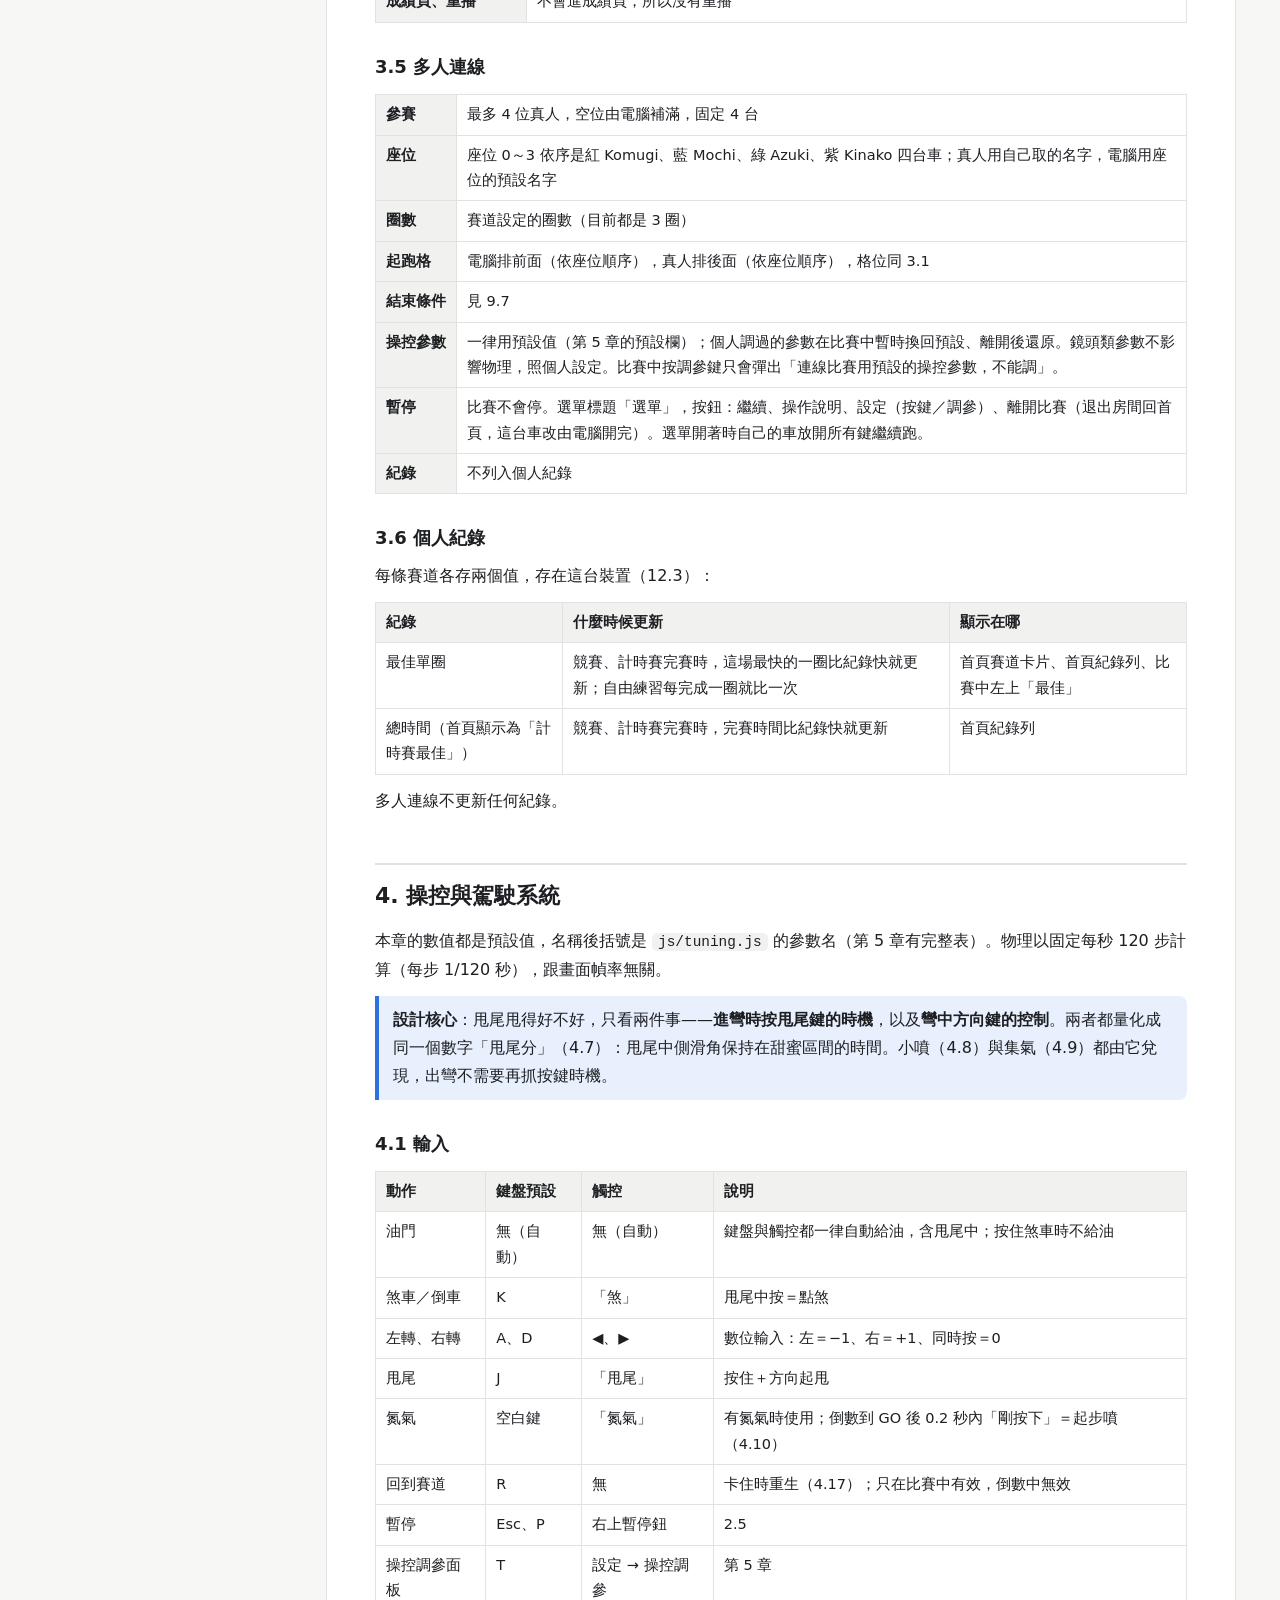
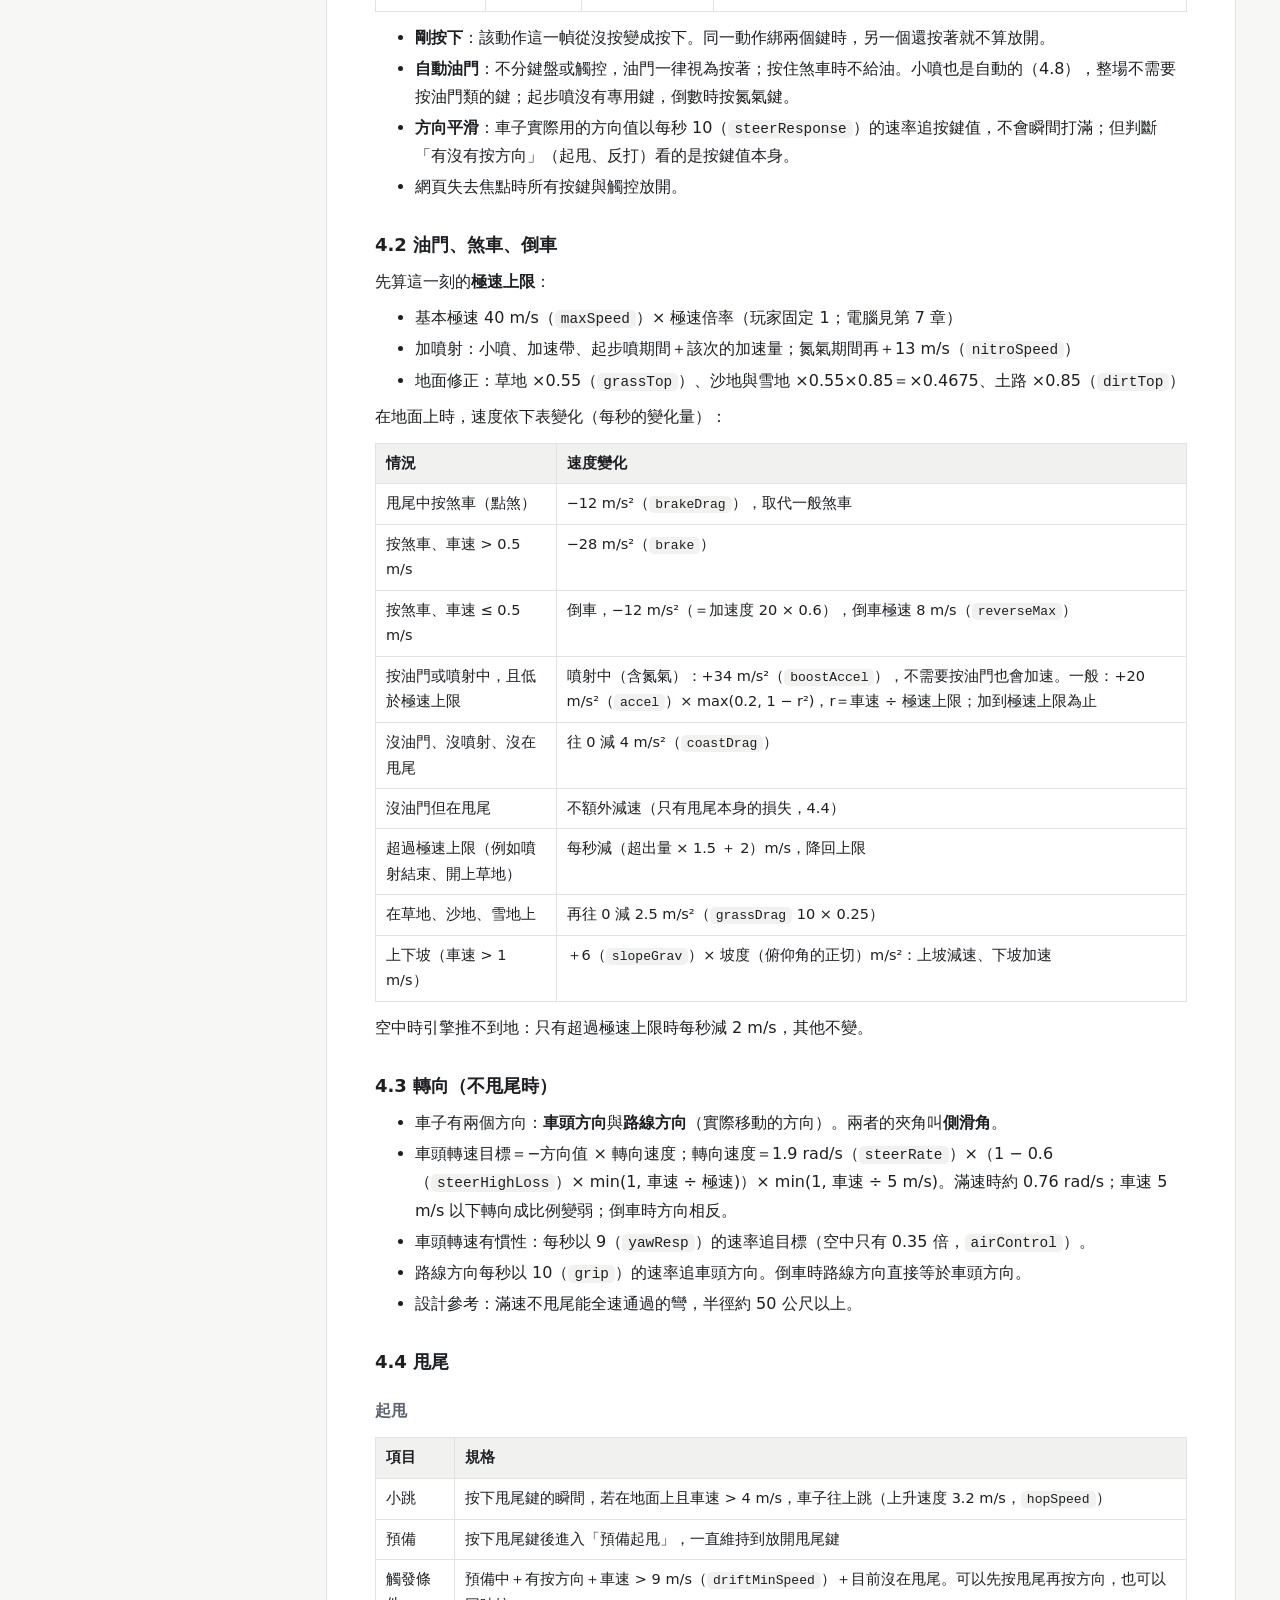
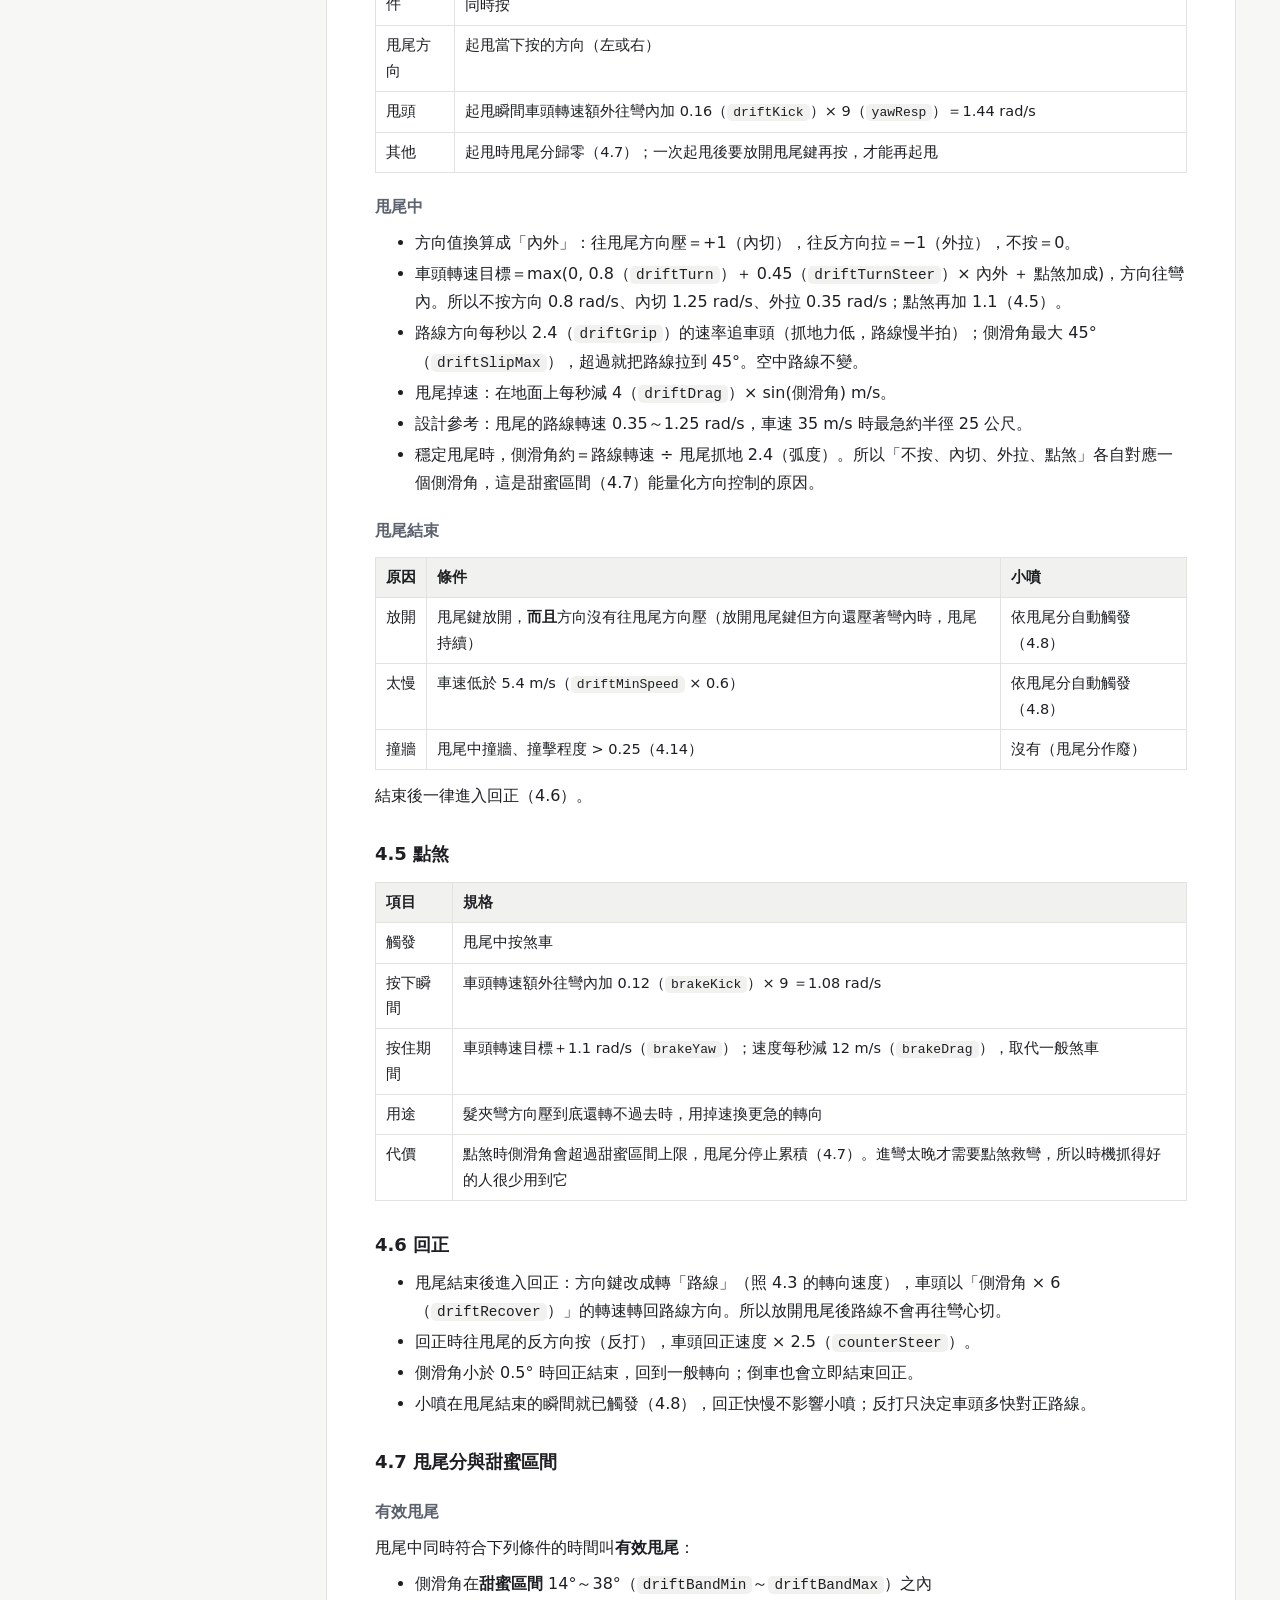
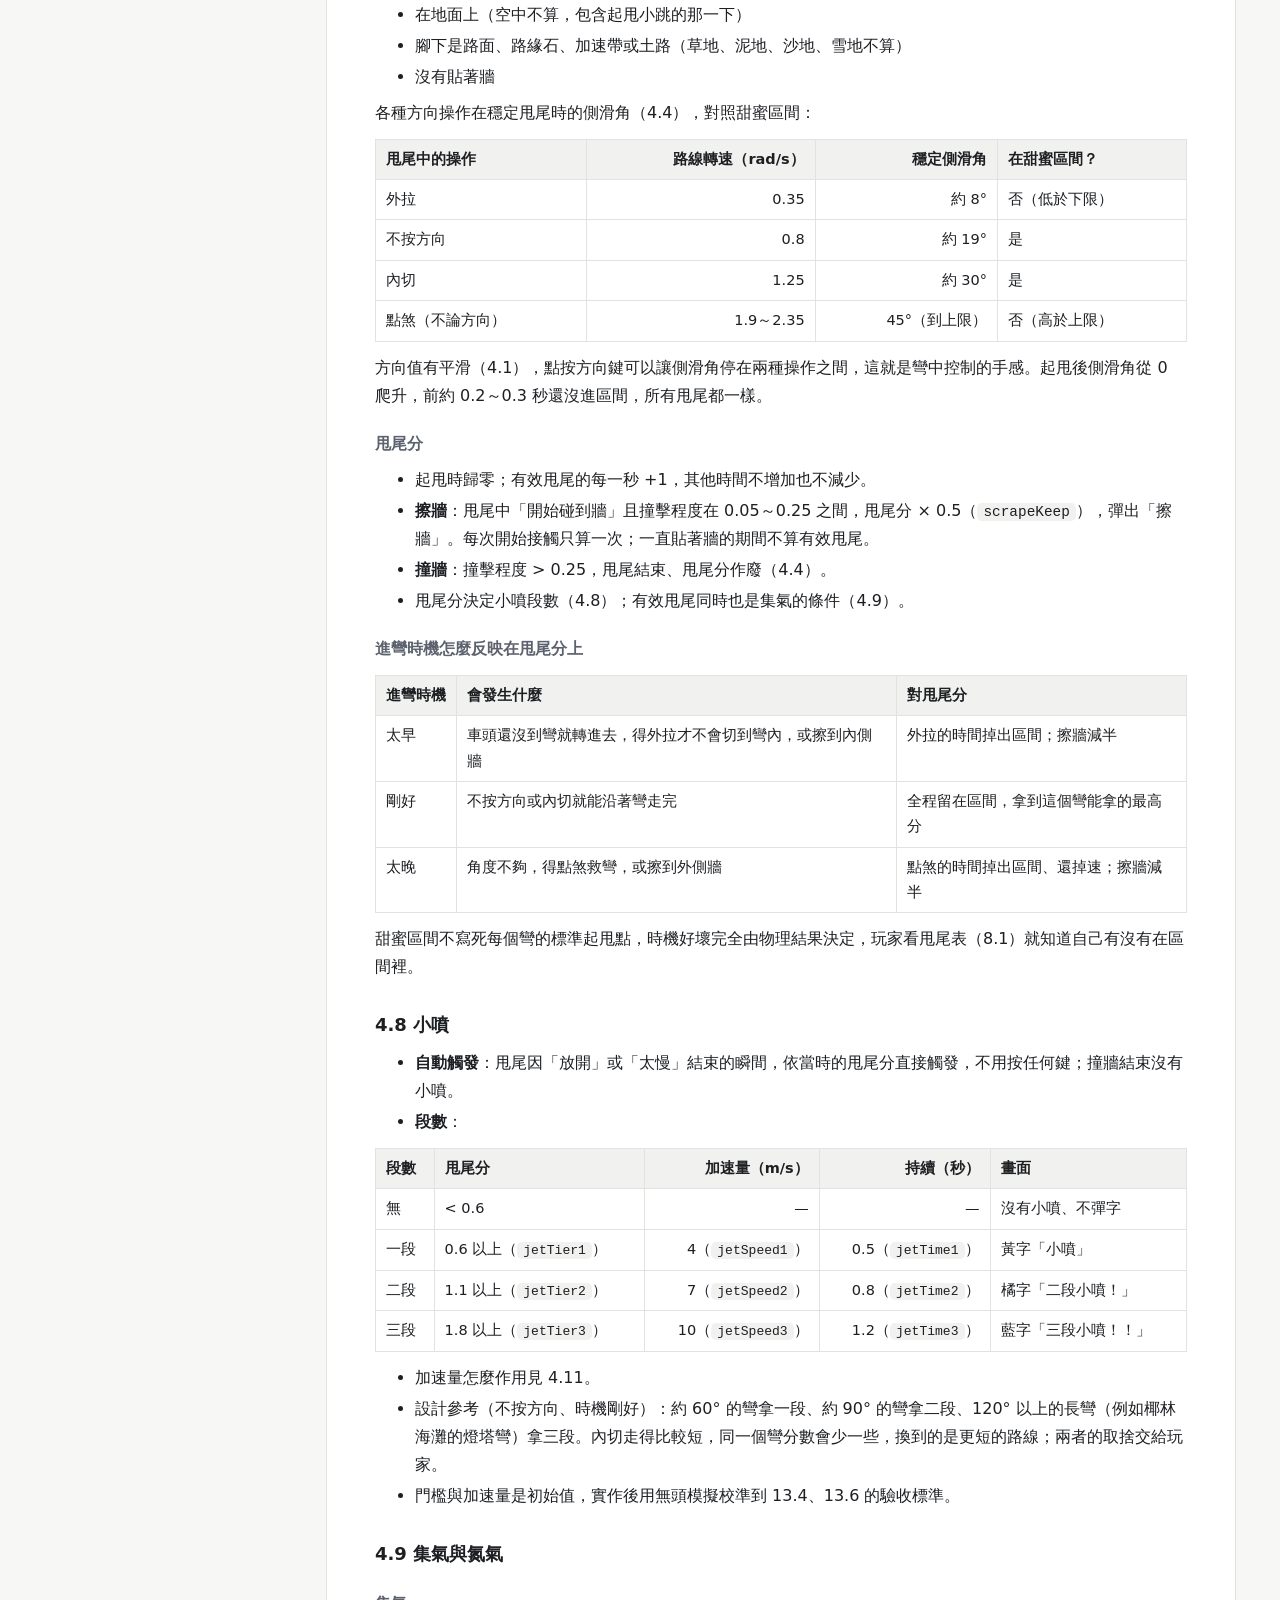
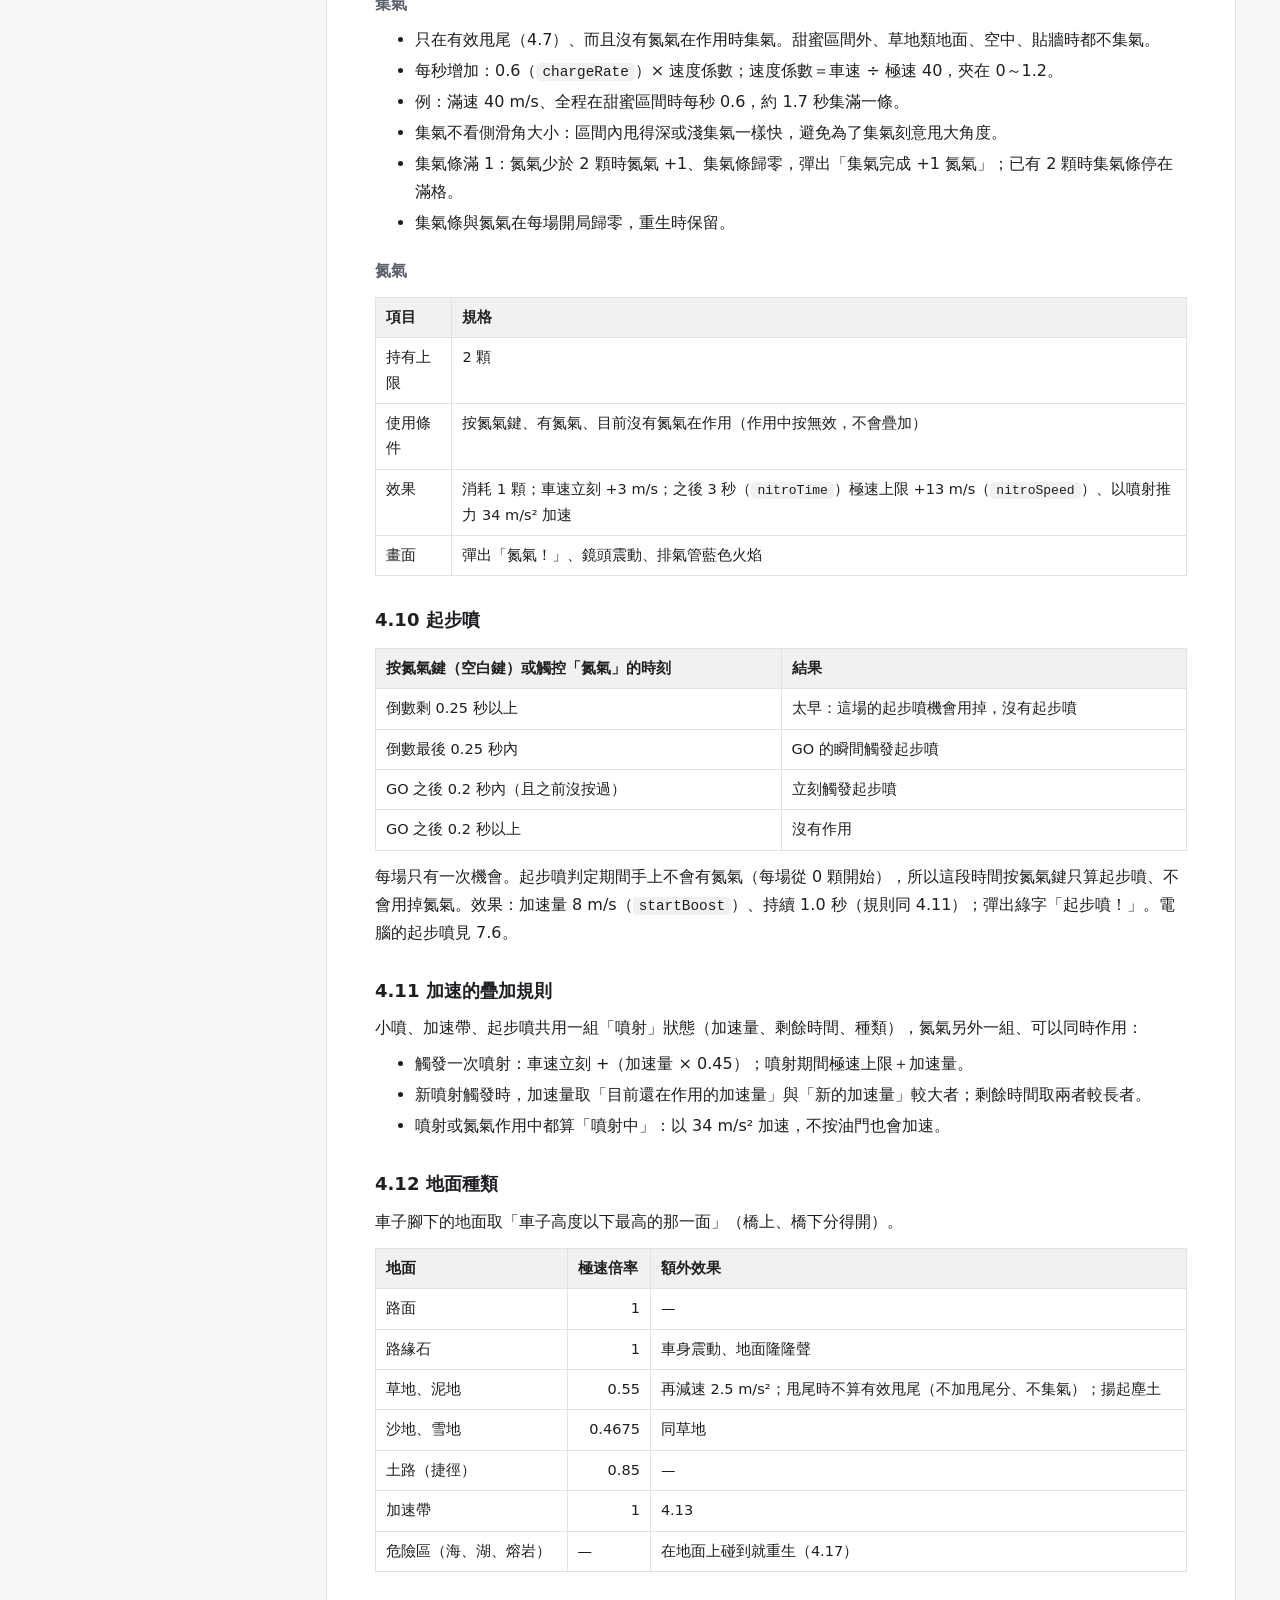
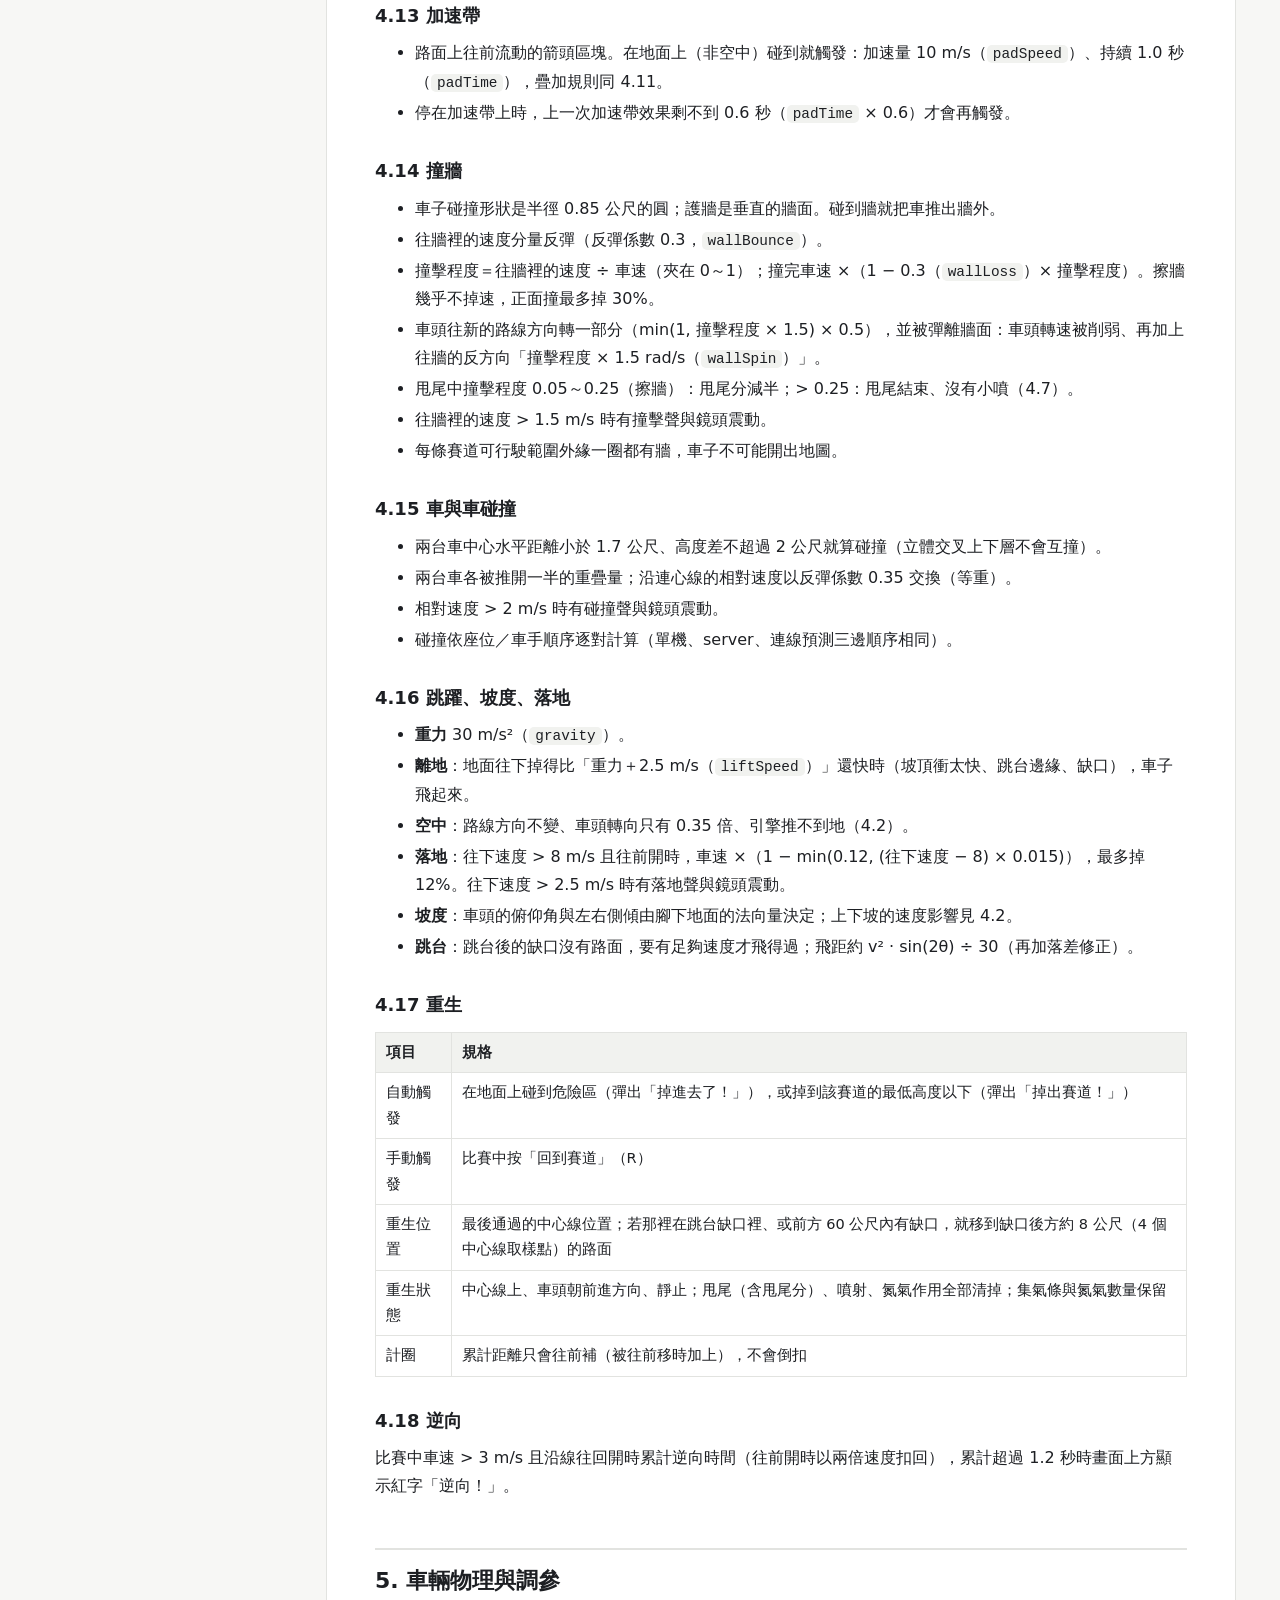
==== commit d5e01c70: "2.0.1：起步噴併進氮氣鍵、甩尾改 J、氮氣改空白鍵（規格 2.2，Ken 2026-11-17 指定） - controls.js：拿掉「起步噴」動作，預設甩尾 J、氮氣空白鍵；按鍵存檔換成 kc" ====
--- a/docs/spec.html
+++ b/docs/spec.html
@@ -166,8 +166,8 @@
   <h1>KCar 企劃規格</h1>
   <p class="sub">抓進彎時機、控甩尾角度的 3D 卡丁車競速網頁遊戲</p>
   <dl class="meta">
-    <dt>規格版本</dt><dd>2.1</dd>
-    <dt>對應遊戲版本</dt><dd>2.0.0（<code>js/version.js</code>）</dd>
+    <dt>規格版本</dt><dd>2.2</dd>
+    <dt>對應遊戲版本</dt><dd>2.0.1（<code>js/version.js</code>）</dd>
     <dt>最後更新</dt><dd>2026-11-17</dd>
     <dt>負責人</dt><dd>Ken</dd>
     <dt>狀態</dt><dd><span class="tag ok">現行</span></dd>
@@ -412,11 +412,10 @@
 <thead><tr><th>動作</th><th>鍵盤預設</th><th>觸控</th><th>說明</th></tr></thead>
 <tbody>
 <tr><td>油門</td><td>無（自動）</td><td>無（自動）</td><td>鍵盤與觸控都一律自動給油，含甩尾中；按住煞車時不給油</td></tr>
-<tr><td>起步噴</td><td>J</td><td>「噴」</td><td>倒數時「剛按下」＝起步噴（4.10）；其他時間按了沒有作用</td></tr>
 <tr><td>煞車／倒車</td><td>K</td><td>「煞」</td><td>甩尾中按＝點煞</td></tr>
 <tr><td>左轉、右轉</td><td>A、D</td><td>◀、▶</td><td>數位輸入：左＝−1、右＝+1、同時按＝0</td></tr>
-<tr><td>甩尾</td><td>空白鍵</td><td>「甩尾」</td><td>按住＋方向起甩</td></tr>
-<tr><td>氮氣</td><td>L</td><td>「氮氣」</td><td>有氮氣時使用</td></tr>
+<tr><td>甩尾</td><td>J</td><td>「甩尾」</td><td>按住＋方向起甩</td></tr>
+<tr><td>氮氣</td><td>空白鍵</td><td>「氮氣」</td><td>有氮氣時使用；倒數到 GO 後 0.2 秒內「剛按下」＝起步噴（4.10）</td></tr>
 <tr><td>回到賽道</td><td>R</td><td>無</td><td>卡住時重生（4.17）；只在比賽中有效，倒數中無效</td></tr>
 <tr><td>暫停</td><td>Esc、P</td><td>右上暫停鈕</td><td>2.5</td></tr>
 <tr><td>操控調參面板</td><td>T</td><td>設定 → 操控調參</td><td>第 5 章</td></tr>
@@ -424,7 +423,7 @@
 </table></div>
 <ul>
   <li><strong>剛按下</strong>：該動作這一幀從沒按變成按下。同一動作綁兩個鍵時，另一個還按著就不算放開。</li>
-  <li><strong>自動油門</strong>：不分鍵盤或觸控，油門一律視為按著；按住煞車時不給油。小噴也是自動的（4.8），整場不需要按油門類的鍵，只有倒數時的起步噴要按。</li>
+  <li><strong>自動油門</strong>：不分鍵盤或觸控，油門一律視為按著；按住煞車時不給油。小噴也是自動的（4.8），整場不需要按油門類的鍵；起步噴沒有專用鍵，倒數時按氮氣鍵。</li>
   <li><strong>方向平滑</strong>：車子實際用的方向值以每秒 10（<code>steerResponse</code>）的速率追按鍵值，不會瞬間打滿；但判斷「有沒有按方向」（起甩、反打）看的是按鍵值本身。</li>
   <li>網頁失去焦點時所有按鍵與觸控放開。</li>
 </ul>
@@ -600,7 +599,7 @@
 
 <h3 id="drv-start">4.10 起步噴</h3>
 <div class="table-wrap"><table>
-<thead><tr><th>按「起步噴」鍵（J）或觸控「噴」的時刻</th><th>結果</th></tr></thead>
+<thead><tr><th>按氮氣鍵（空白鍵）或觸控「氮氣」的時刻</th><th>結果</th></tr></thead>
 <tbody>
 <tr><td>倒數剩 0.25 秒以上</td><td>太早：這場的起步噴機會用掉，沒有起步噴</td></tr>
 <tr><td>倒數最後 0.25 秒內</td><td>GO 的瞬間觸發起步噴</td></tr>
@@ -608,7 +607,7 @@
 <tr><td>GO 之後 0.2 秒以上</td><td>沒有作用</td></tr>
 </tbody>
 </table></div>
-<p>每場只有一次機會。效果：加速量 8 m/s（<code>startBoost</code>）、持續 1.0 秒（規則同 4.11）；彈出綠字「起步噴！」。電腦的起步噴見 7.6。</p>
+<p>每場只有一次機會。起步噴判定期間手上不會有氮氣（每場從 0 顆開始），所以這段時間按氮氣鍵只算起步噴、不會用掉氮氣。效果：加速量 8 m/s（<code>startBoost</code>）、持續 1.0 秒（規則同 4.11）；彈出綠字「起步噴！」。電腦的起步噴見 7.6。</p>
 
 <h3 id="drv-boost">4.11 加速的疊加規則</h3>
 <p>小噴、加速帶、起步噴共用一組「噴射」狀態（加速量、剩餘時間、種類），氮氣另外一組、可以同時作用：</p>
@@ -1099,16 +1098,15 @@
 </table></div>
 
 <h3>8.3 預設按鍵</h3>
-<p>左手 A、D 轉向、空白鍵甩尾；右手 J 起步噴、K 煞車、L 氮氣；油門是自動的。</p>
+<p>左手 A、D 轉向、空白鍵氮氣（倒數時＝起步噴）；右手 J 甩尾、K 煞車；油門是自動的。</p>
 <div class="table-wrap"><table>
 <thead><tr><th>動作</th><th>主要</th><th>次要</th></tr></thead>
 <tbody>
-<tr><td>起步噴</td><td>J</td><td>—</td></tr>
 <tr><td>煞車／倒車</td><td>K</td><td>—</td></tr>
 <tr><td>左轉</td><td>A</td><td>—</td></tr>
 <tr><td>右轉</td><td>D</td><td>—</td></tr>
-<tr><td>甩尾</td><td>空白鍵</td><td>—</td></tr>
-<tr><td>氮氣</td><td>L</td><td>—</td></tr>
+<tr><td>甩尾</td><td>J</td><td>—</td></tr>
+<tr><td>氮氣</td><td>空白鍵</td><td>—</td></tr>
 <tr><td>回到賽道</td><td>R</td><td>—</td></tr>
 <tr><td>暫停</td><td>Esc</td><td>P</td></tr>
 <tr><td>操控調參面板</td><td>T</td><td>—</td></tr>
@@ -1122,9 +1120,8 @@
 <tbody>
 <tr><td>◀、▶</td><td>左下，並排</td><td>1.05r</td><td>左轉、右轉；手指按著可以在兩鍵之間滑動換向（只有這兩顆可以滑）</td></tr>
 <tr><td>甩尾</td><td>右下角</td><td>1.15r</td><td>按住起甩</td></tr>
-<tr><td>噴</td><td>甩尾鈕左邊</td><td>0.88r</td><td>起步噴；只在倒數中到 GO 後 0.2 秒內顯示，之後隱藏</td></tr>
-<tr><td>氮氣</td><td>甩尾鈕上方</td><td>0.88r</td><td>使用氮氣</td></tr>
-<tr><td>煞</td><td>噴鈕上方</td><td>0.62r</td><td>煞車、倒車、點煞</td></tr>
+<tr><td>氮氣</td><td>甩尾鈕上方</td><td>0.88r</td><td>使用氮氣；倒數 GO 的瞬間按＝起步噴</td></tr>
+<tr><td>煞</td><td>甩尾鈕左上方</td><td>0.62r</td><td>煞車、倒車、點煞</td></tr>
 </tbody>
 </table></div>
 <ul>
@@ -1137,7 +1134,7 @@
 <p>從首頁「設定」或暫停選單「設定（按鍵／調參）」開啟，標題「設定」：</p>
 <ul>
   <li><strong>畫質</strong>：兩個選項「高畫質」（泛光、反鋸齒、高解析陰影）與「省電」（手機跑不順時用），點了立即切換並記住（8.8）。</li>
-  <li><strong>按鍵</strong>：表格每列一個動作（8.3 的九個動作），兩格「主要」「次要」。
+  <li><strong>按鍵</strong>：表格每列一個動作（8.3 的八個動作），兩格「主要」「次要」。
     <ul>
       <li>點一格 → 格子顯示「按下新按鍵…」→ 下一個按的鍵就是新設定（包括 Esc）。</li>
       <li>同一個鍵只能屬於一個動作：設定的鍵原本屬於別的動作時，自動從原動作拿掉，並在說明列顯示「「X」原本是「Y」的鍵，已改給「Z」」。</li>
@@ -1154,9 +1151,9 @@
 <h3>8.7 操作說明對話框</h3>
 <p>從首頁「操作說明」或暫停選單「操作說明」開啟，內容依目前的按鍵設定顯示：</p>
 <ul>
-  <li><strong>鍵盤（目前的設定）</strong>：九個動作與按鍵的對照表，部分動作附一行小字提示（起步噴：倒數 GO 的瞬間按，油門是自動的；煞車：甩尾中點一下＝點煞；甩尾：按住＋方向起甩；氮氣：集滿氣後使用；回到賽道：卡住時用）。</li>
-  <li><strong>技巧</strong>：六條說明——甩尾與甜蜜區間（看甩尾表，指針留在綠區）、進彎時機（太早要外拉、太晚要點煞，都會掉出綠區）、小噴（放開甩尾自動噴，綠區待越久段數越高）、氮氣（綠區甩尾時集氣）、起步噴、路外減速與回到賽道。</li>
-  <li><strong>手機觸控</strong>：自動油門與六顆按鈕的說明（「噴」只用在起步）。非觸控裝置另加一行「按鍵可以在首頁或暫停選單的「設定」裡改」。</li>
+  <li><strong>鍵盤（目前的設定）</strong>：八個動作與按鍵的對照表，部分動作附一行小字提示（煞車：甩尾中點一下＝點煞；甩尾：按住＋方向起甩；氮氣：集滿氣後使用、倒數 GO 的瞬間按＝起步噴；回到賽道：卡住時用）。</li>
+  <li><strong>技巧</strong>：六條說明——甩尾與甜蜜區間（看甩尾表，指針留在綠區）、進彎時機（太早要外拉、太晚要點煞，都會掉出綠區）、小噴（放開甩尾自動噴，綠區待越久段數越高）、氮氣（綠區甩尾時集氣）、起步噴（GO 的瞬間按氮氣鍵）、路外減速與回到賽道。</li>
+  <li><strong>手機觸控</strong>：自動油門與五顆按鈕的說明（GO 的瞬間按「氮氣」＝起步噴）。非觸控裝置另加一行「按鍵可以在首頁或暫停選單的「設定」裡改」。</li>
   <li>按鈕「知道了」關閉。</li>
 </ul>
 
@@ -1472,7 +1469,7 @@
   <li>甩尾中按煞車，車頭明顯往彎內多甩、車速下降。</li>
   <li>在綠區甩尾可以集滿氣（滿速約 1.7 秒一條）、HUD 右側氮氣圓點亮起，第 3 顆不會出現（最多 2 顆，集氣條停在滿格）。</li>
   <li>按氮氣：氮氣數 −1、儀表變藍、排氣管藍火約 3 秒；作用中再按不消耗。</li>
-  <li>倒數剩 1 秒以上就按起步噴鍵，GO 時沒有起步噴；倒數最後一刻按，GO 時出現「起步噴！」；GO 後立刻按也有。</li>
+  <li>倒數剩 1 秒以上就按氮氣鍵，GO 時沒有起步噴；倒數最後一刻按，GO 時出現「起步噴！」；GO 後立刻按也有。</li>
   <li>開上草地、沙地明顯減速；開上捷徑土路小幅減速。</li>
   <li>碰到加速帶車速明顯提升並有咻聲。</li>
   <li>正面撞牆掉速並被彈開；甩尾中重撞牆，甩尾結束且沒有小噴。</li>
@@ -1510,11 +1507,11 @@
 <ul class="check">
   <li>HUD 各元素位置與內容符合 8.1；計時賽與自由練習沒有名次與排行。</li>
   <li>小地圖上玩家三角形方向與車頭一致，對手點顏色正確。</li>
-  <li>設定裡把起步噴改成 W 後，倒數時按 W 有起步噴、按 J 沒有；操作說明顯示 W。</li>
+  <li>設定裡把氮氣改成 W 後，倒數時按 W 有起步噴、按空白鍵沒有；操作說明顯示 W。</li>
   <li>甩尾表的角度條、甩尾分條、刻度與顏色符合 8.1；甩尾結束後停留約 0.6 秒再淡出。</li>
-  <li>把 J 設給甩尾時，出現「原本是「起步噴」的鍵」提示，起步噴那格變空。</li>
+  <li>把 J 設給氮氣時，出現「原本是「甩尾」的鍵」提示，甩尾那格變空。</li>
   <li>「恢復預設」後按鍵回到 8.3。</li>
-  <li>觸控裝置：按「煞」時不給油；◀ ▶ 可以滑動換向；「噴」鈕只在倒數到 GO 後 0.2 秒內出現，之後隱藏。</li>
+  <li>觸控裝置：按「煞」時不給油；◀ ▶ 可以滑動換向；沒有「噴」鈕，倒數 GO 的瞬間按「氮氣」有起步噴。</li>
   <li>切換高畫質／省電立即生效且重新整理後保留；高畫質下刻意壓低效能時會自動切到省電並提示。</li>
 </ul>
 
@@ -1563,6 +1560,9 @@
 <div class="table-wrap"><table>
 <thead><tr><th>規格版本</th><th>日期</th><th>遊戲版本</th><th>狀態</th><th>章節</th><th>改了什麼、為什麼</th></tr></thead>
 <tbody>
+<tr><td>2.2</td><td>2026-11-17</td><td>2.0.1</td><td><span class="tag ok">已實作</span></td><td>4.1、4.10、8.3、8.4、8.5、8.7、13.4、13.8</td><td>
+  <p><strong>起步噴併進氮氣鍵、甩尾改 J、氮氣改空白鍵</strong>（Ken 2026-11-17 指定）：起步噴不再有專用鍵，倒數 GO 的瞬間按氮氣鍵；預設鍵位改成甩尾 J、氮氣空白鍵（4.1、4.10、8.3）。觸控拿掉「噴」鈕，改按「氮氣」（8.4）。按鍵設定與操作說明剩八個動作（8.5、8.7）。按鍵存檔換新名字，舊的自訂鍵位不沿用、回到新預設。</p>
+</td></tr>
 <tr><td>2.1</td><td>2026-11-17</td><td>2.0.0</td><td><span class="tag ok">已實作</span></td><td>4.1、4.10、5.3、6.2、7.2、7.3、8.3、8.7、13.2、13.4、13.8</td><td>
   <p><strong>鍵盤也改成自動油門</strong>（Ken 2026-11-17 指定）：網頁版跟手機一樣不用按油門，按住煞車時不給油；原本的油門鍵 J 改成「起步噴」鍵（4.1、4.10、8.3、8.7）。</p>
   <p><strong>2.0 實作後的校準</strong>：</p>
@@ -1592,7 +1592,7 @@
 </table></div>
 </section>
 
-<footer>KCar 企劃規格 · 規格版本 2.1（現行）· 2026-11-17</footer>
+<footer>KCar 企劃規格 · 規格版本 2.2（現行）· 2026-11-17</footer>
 </main>
 </div>
 </body>
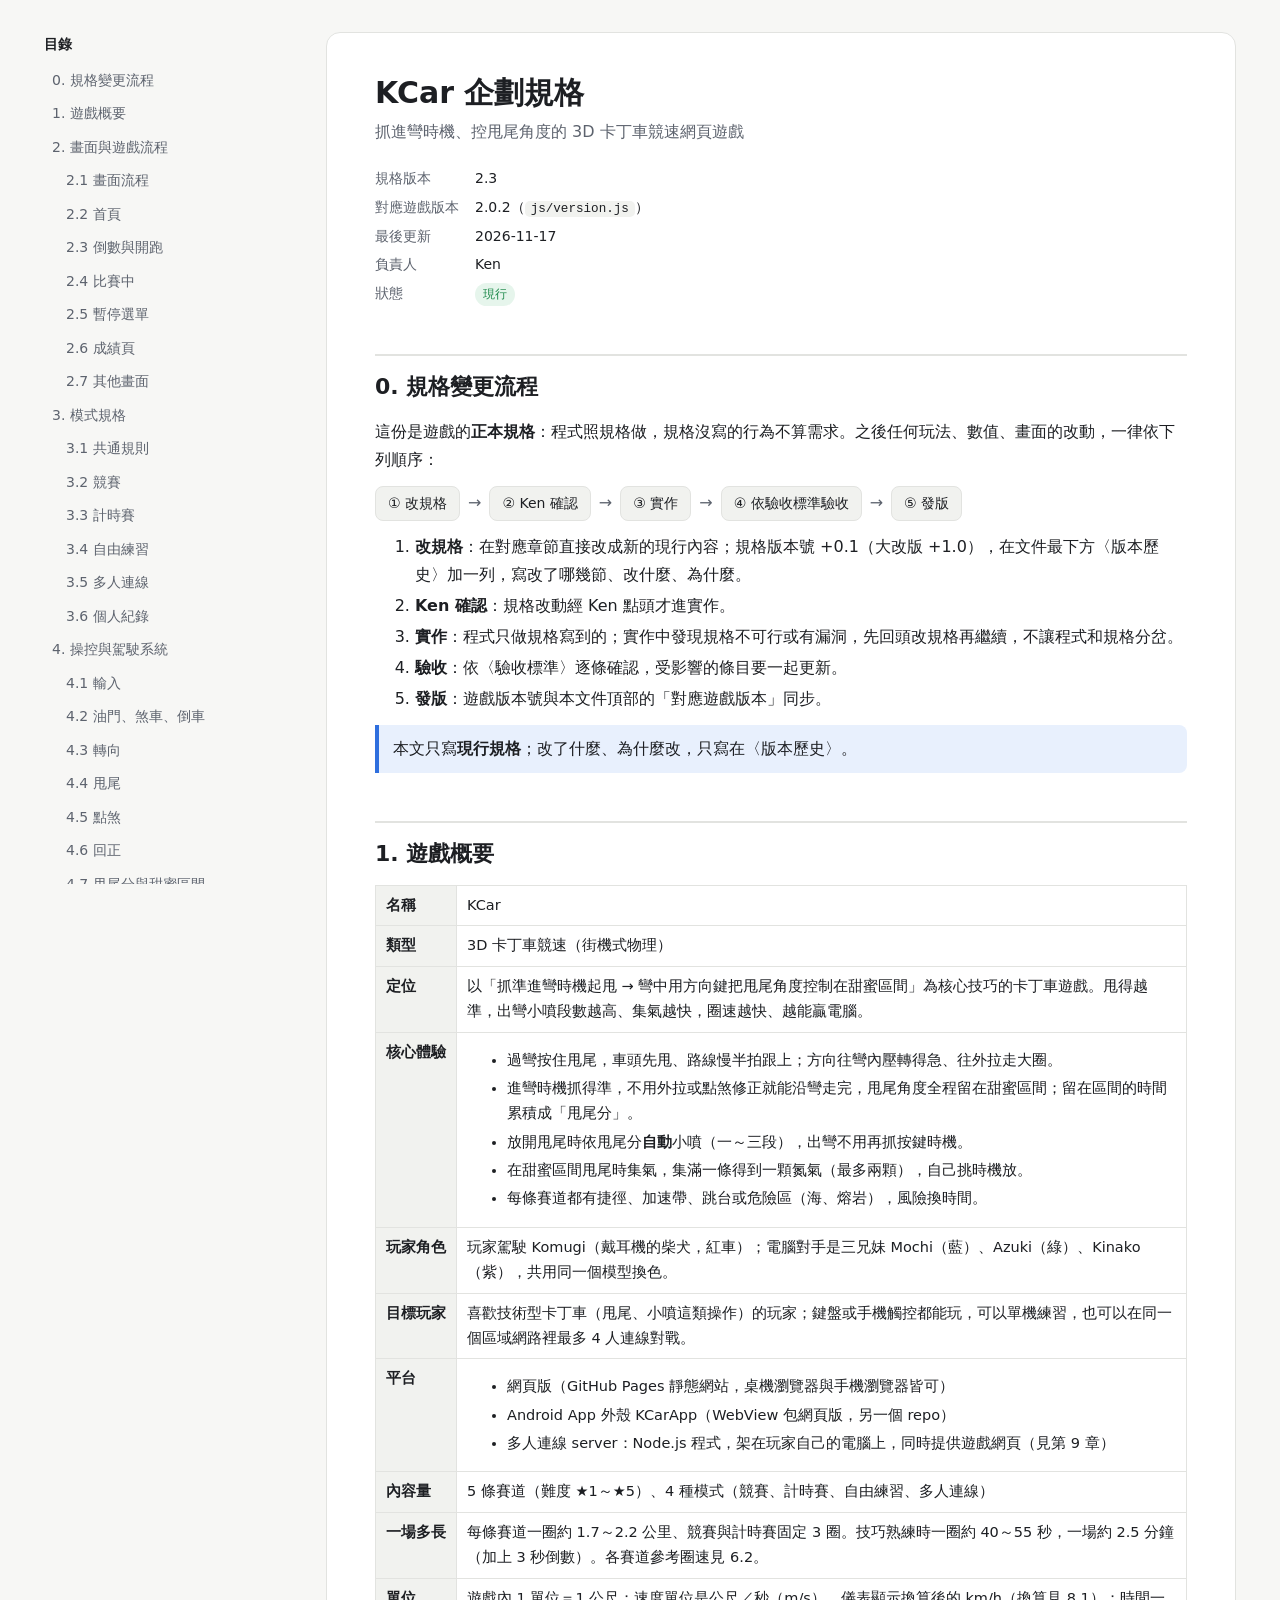
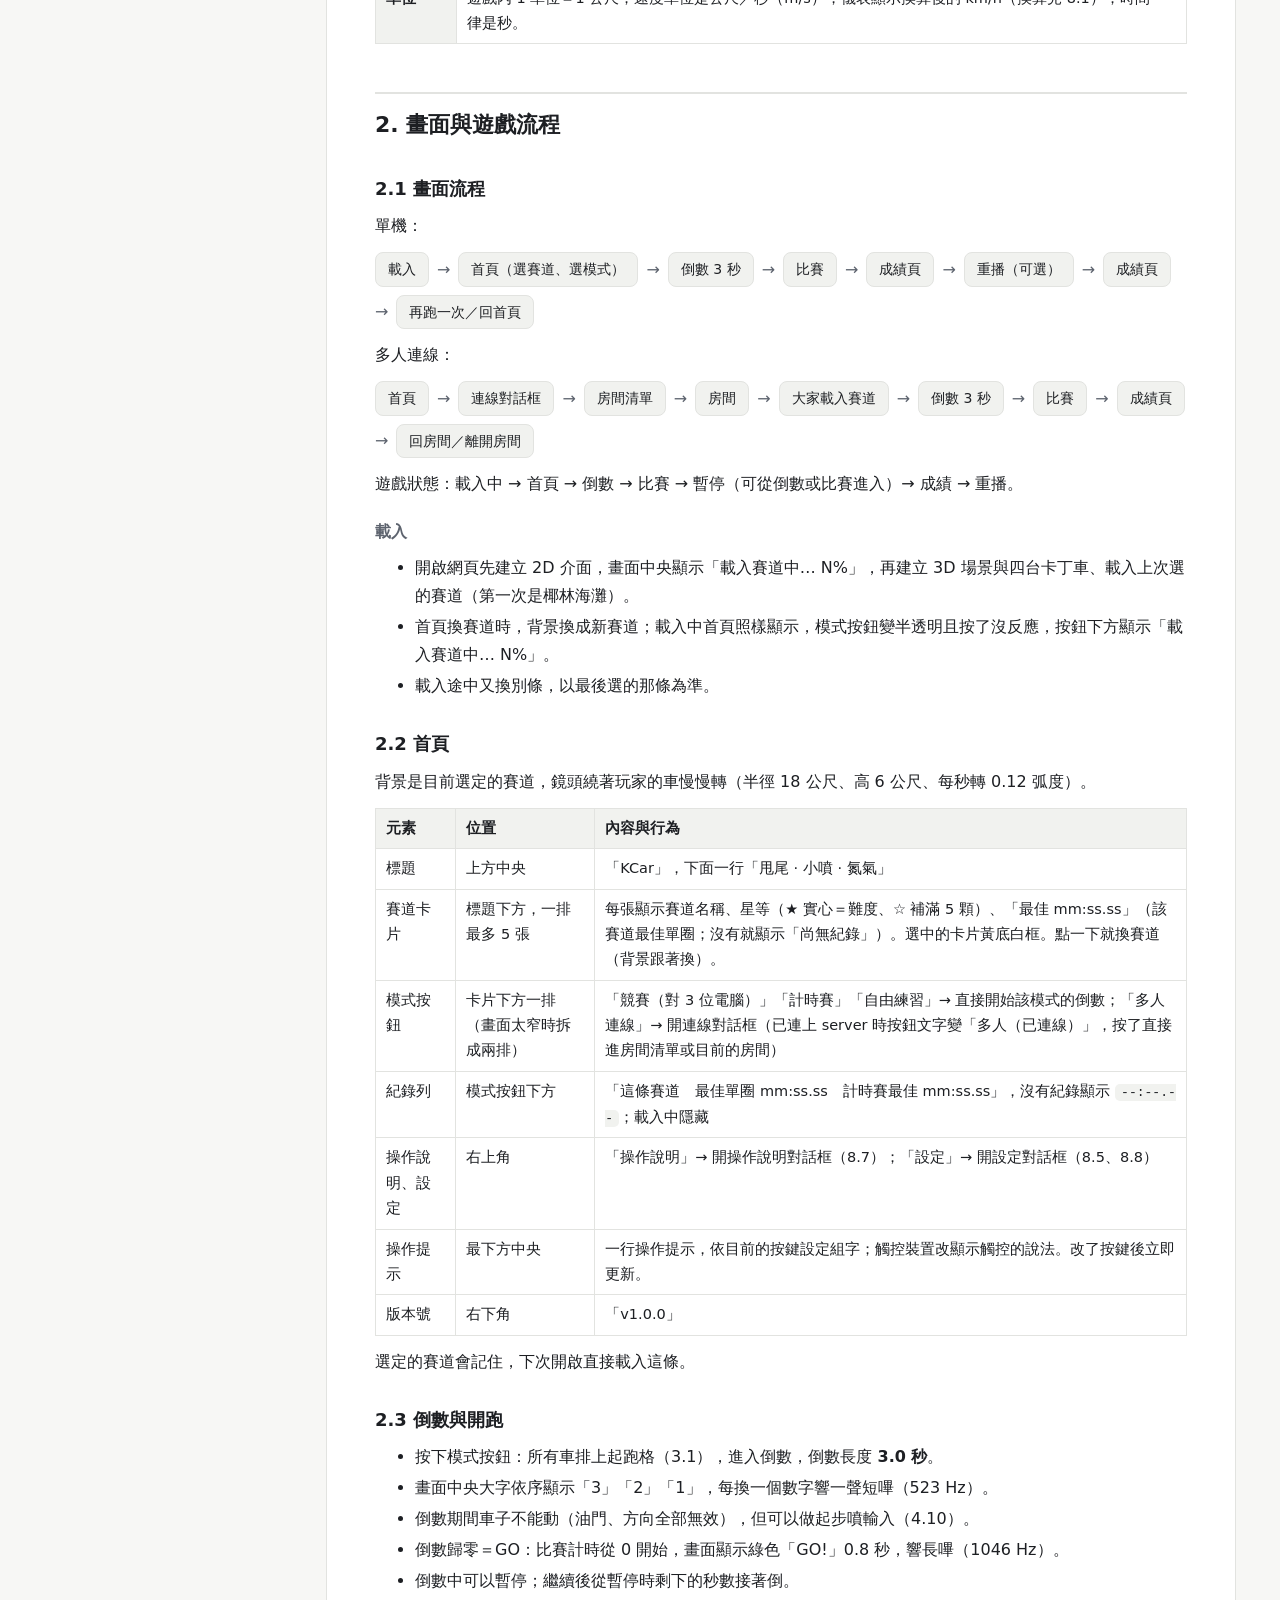
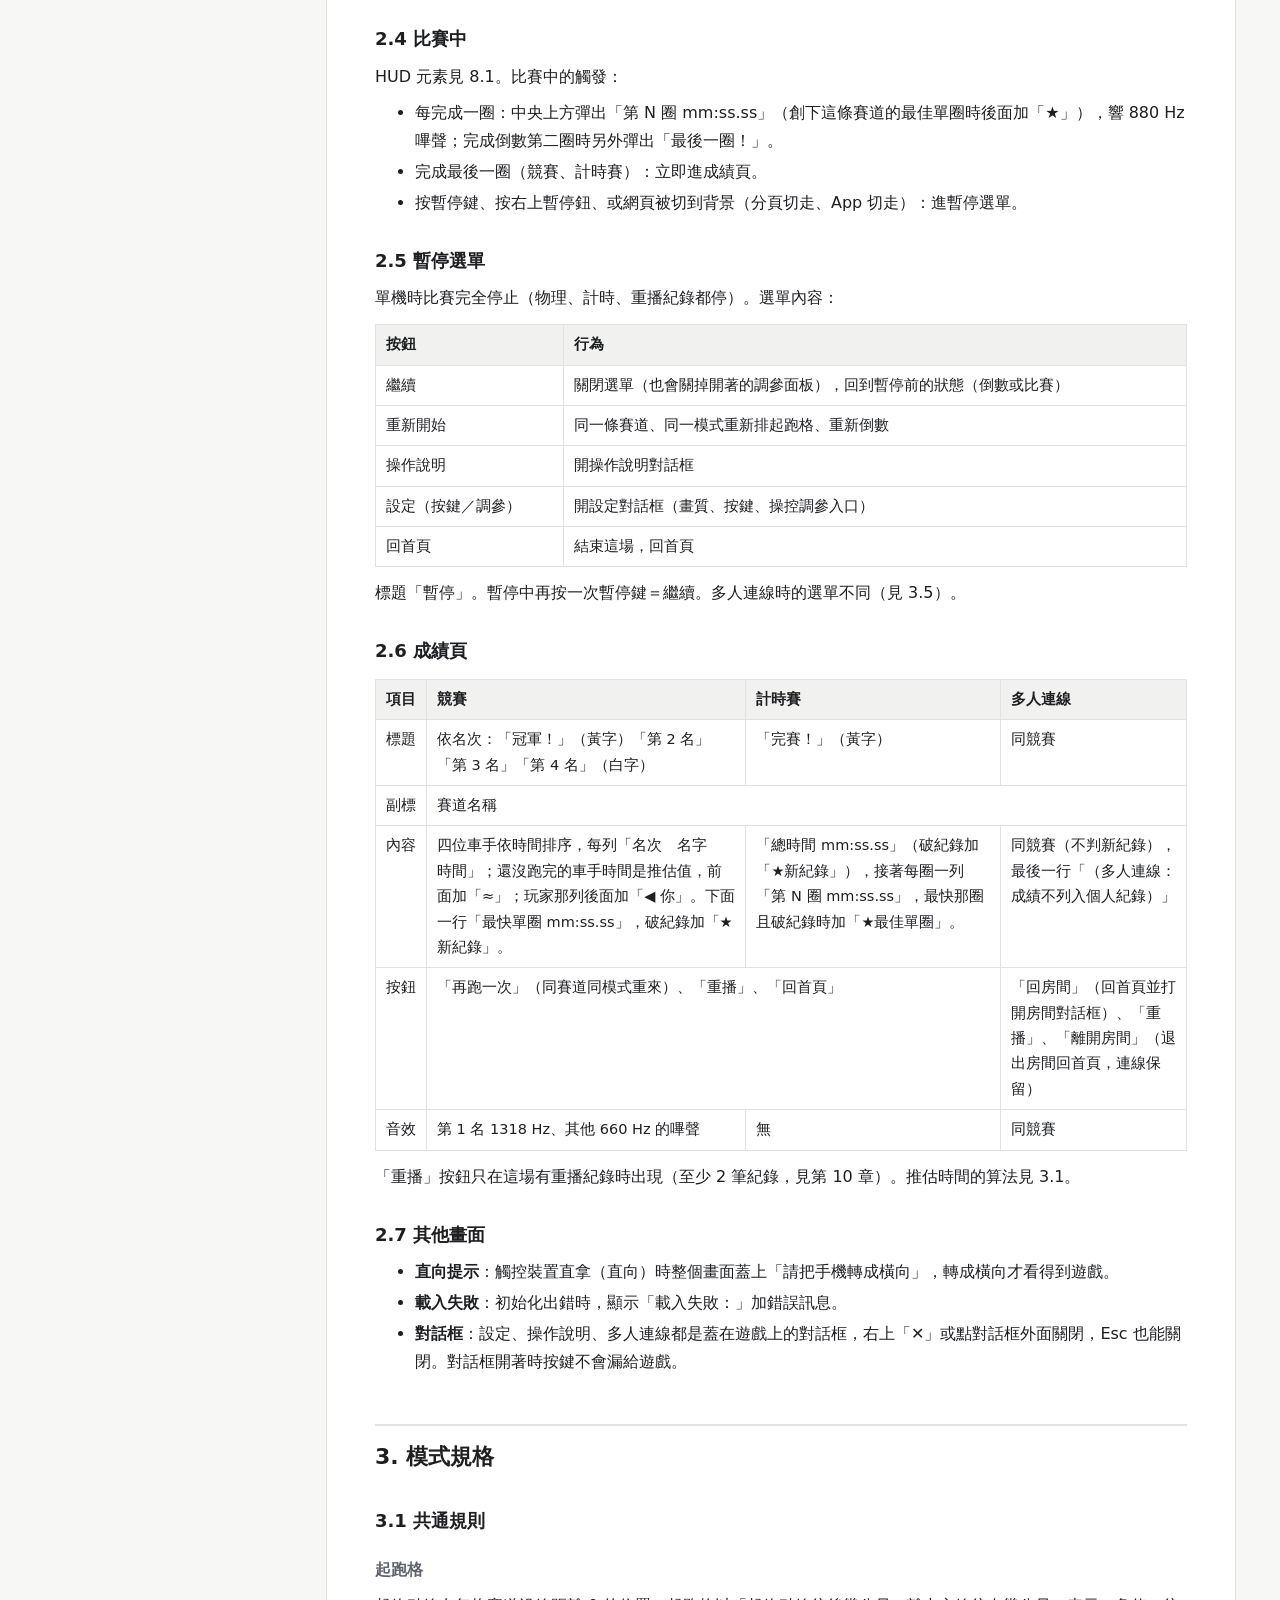
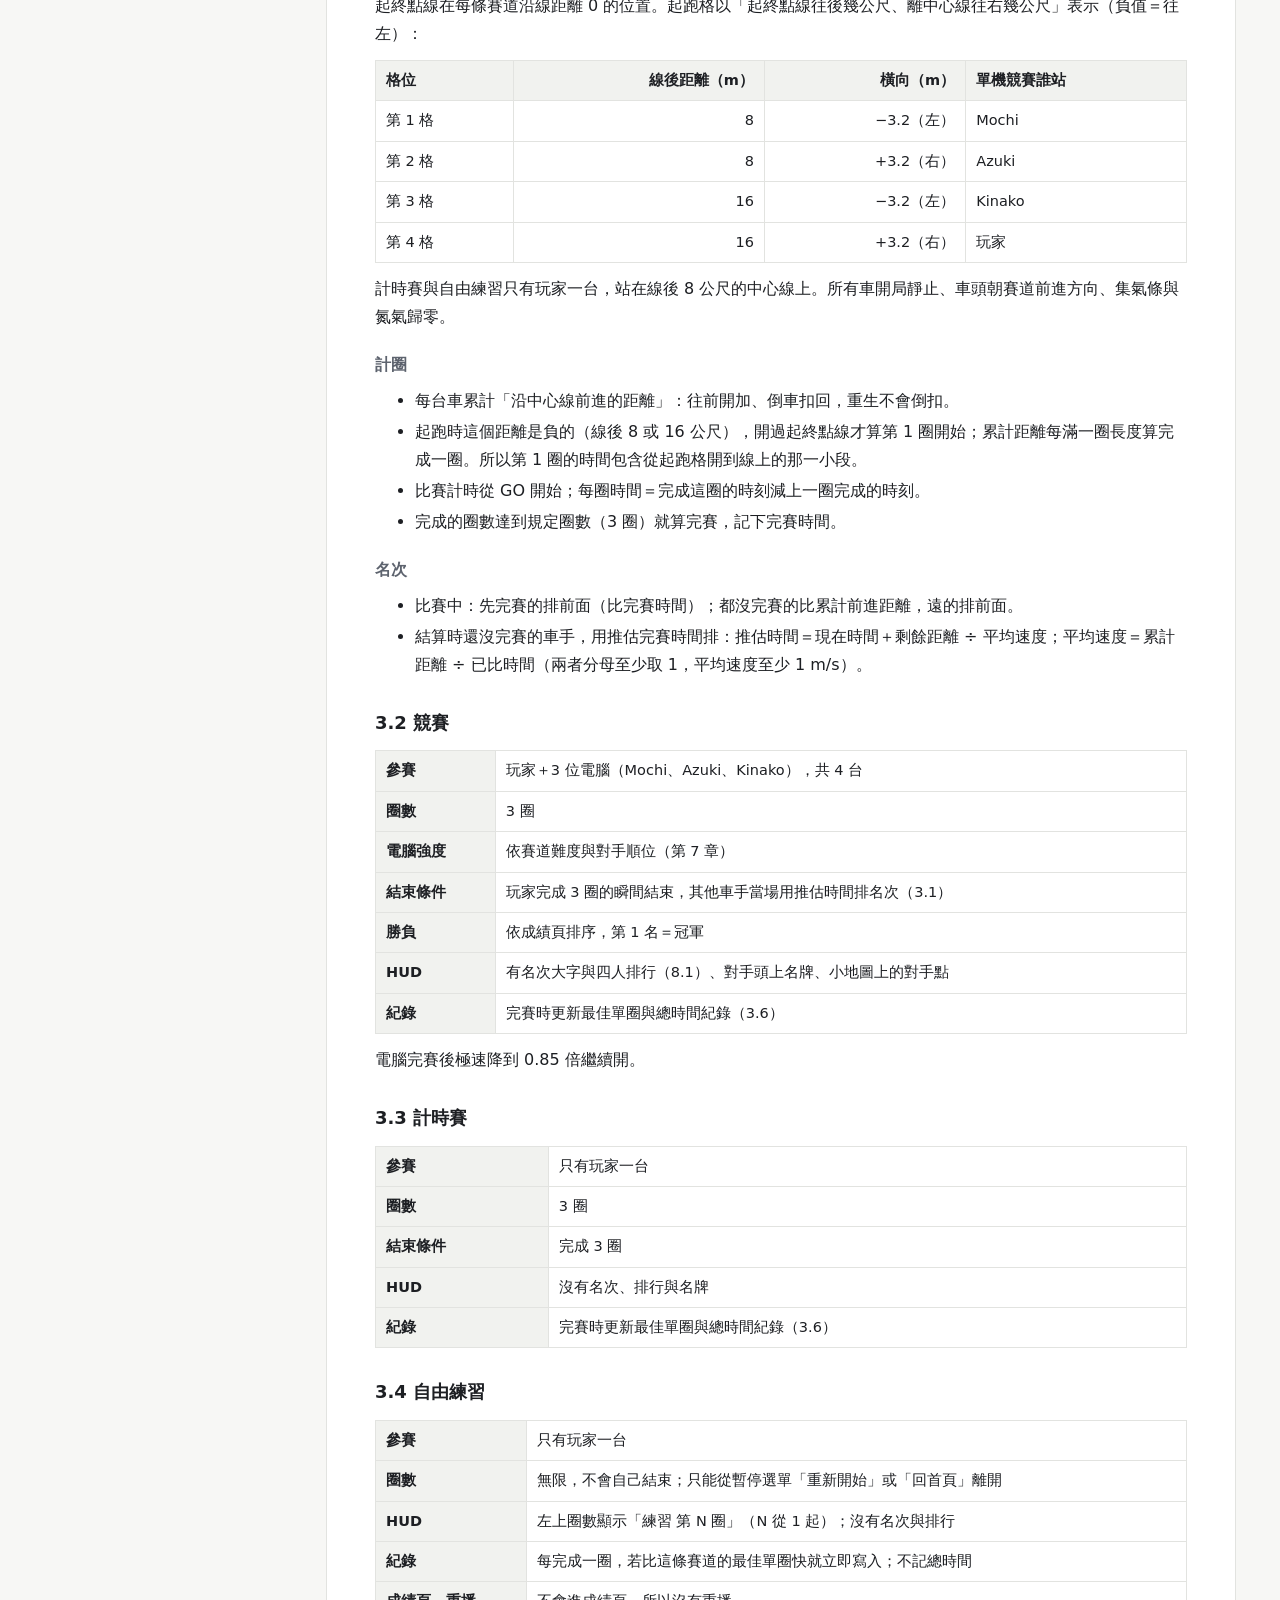
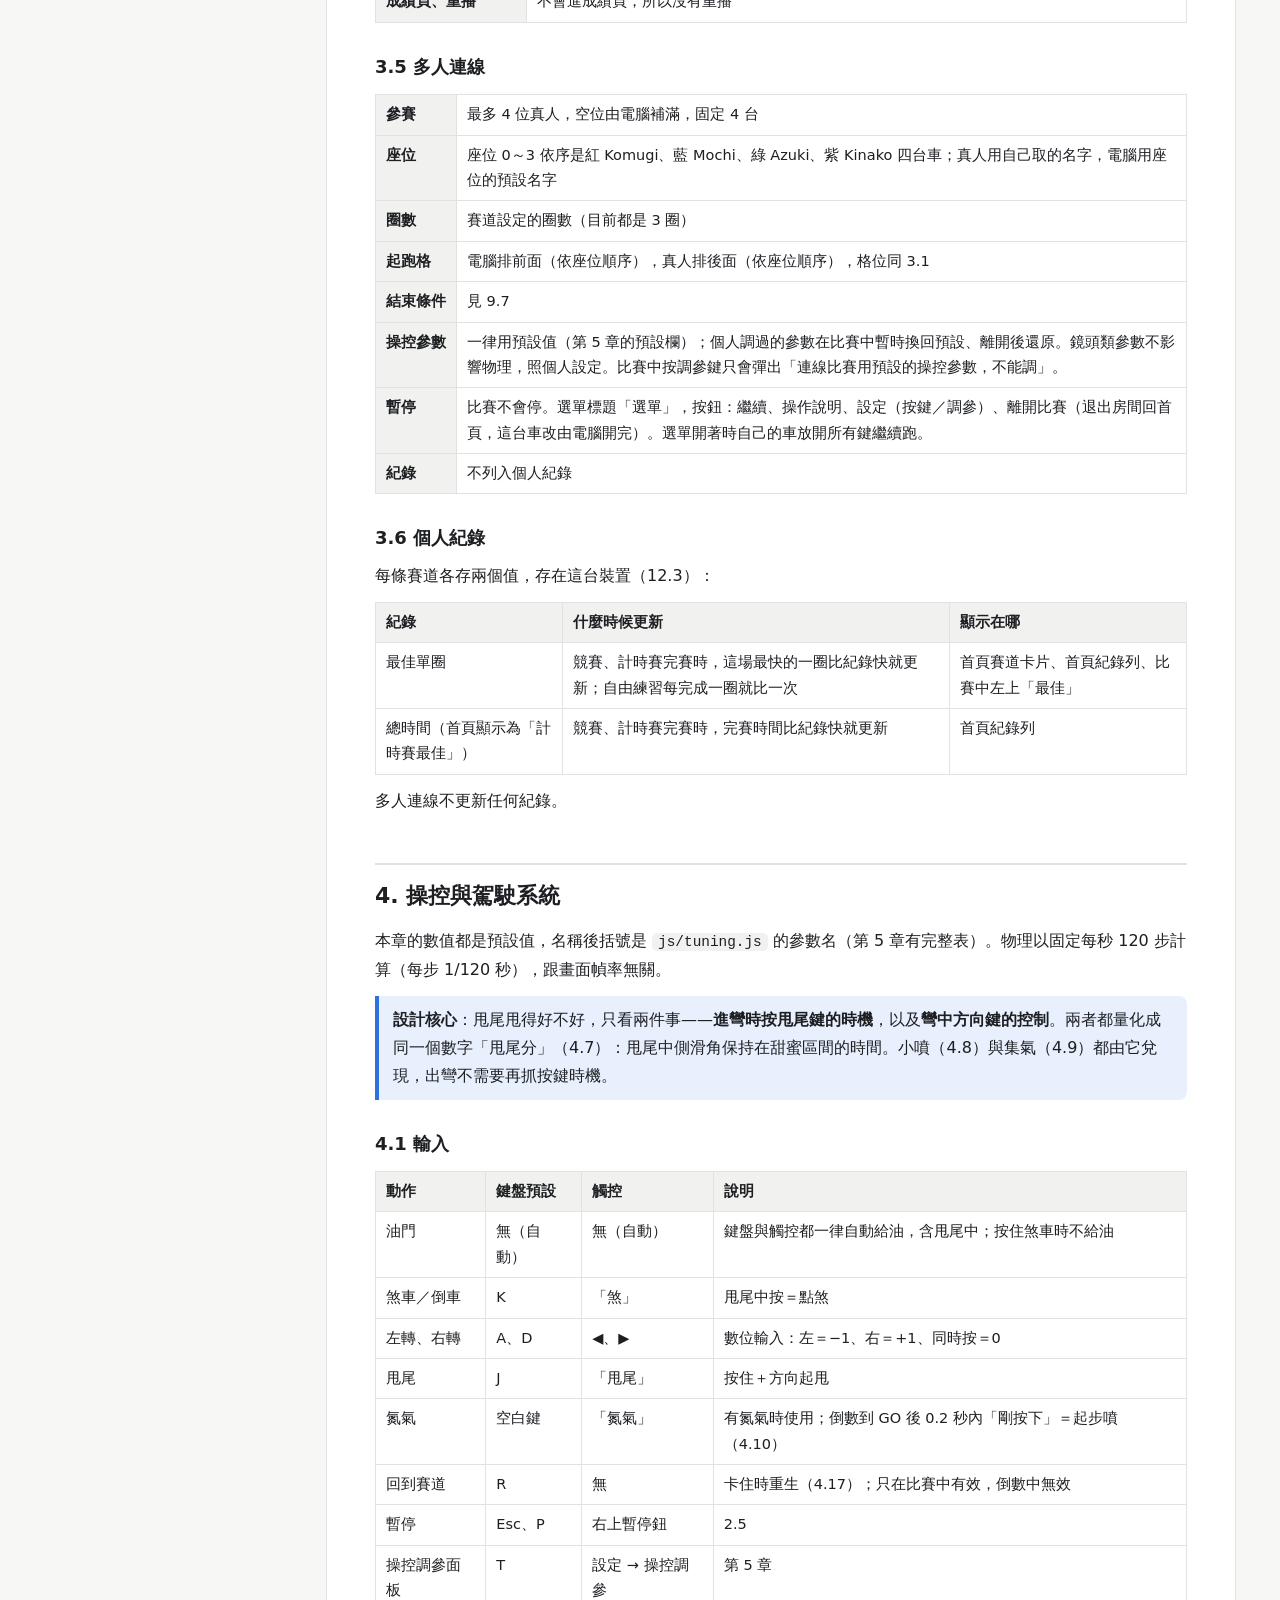
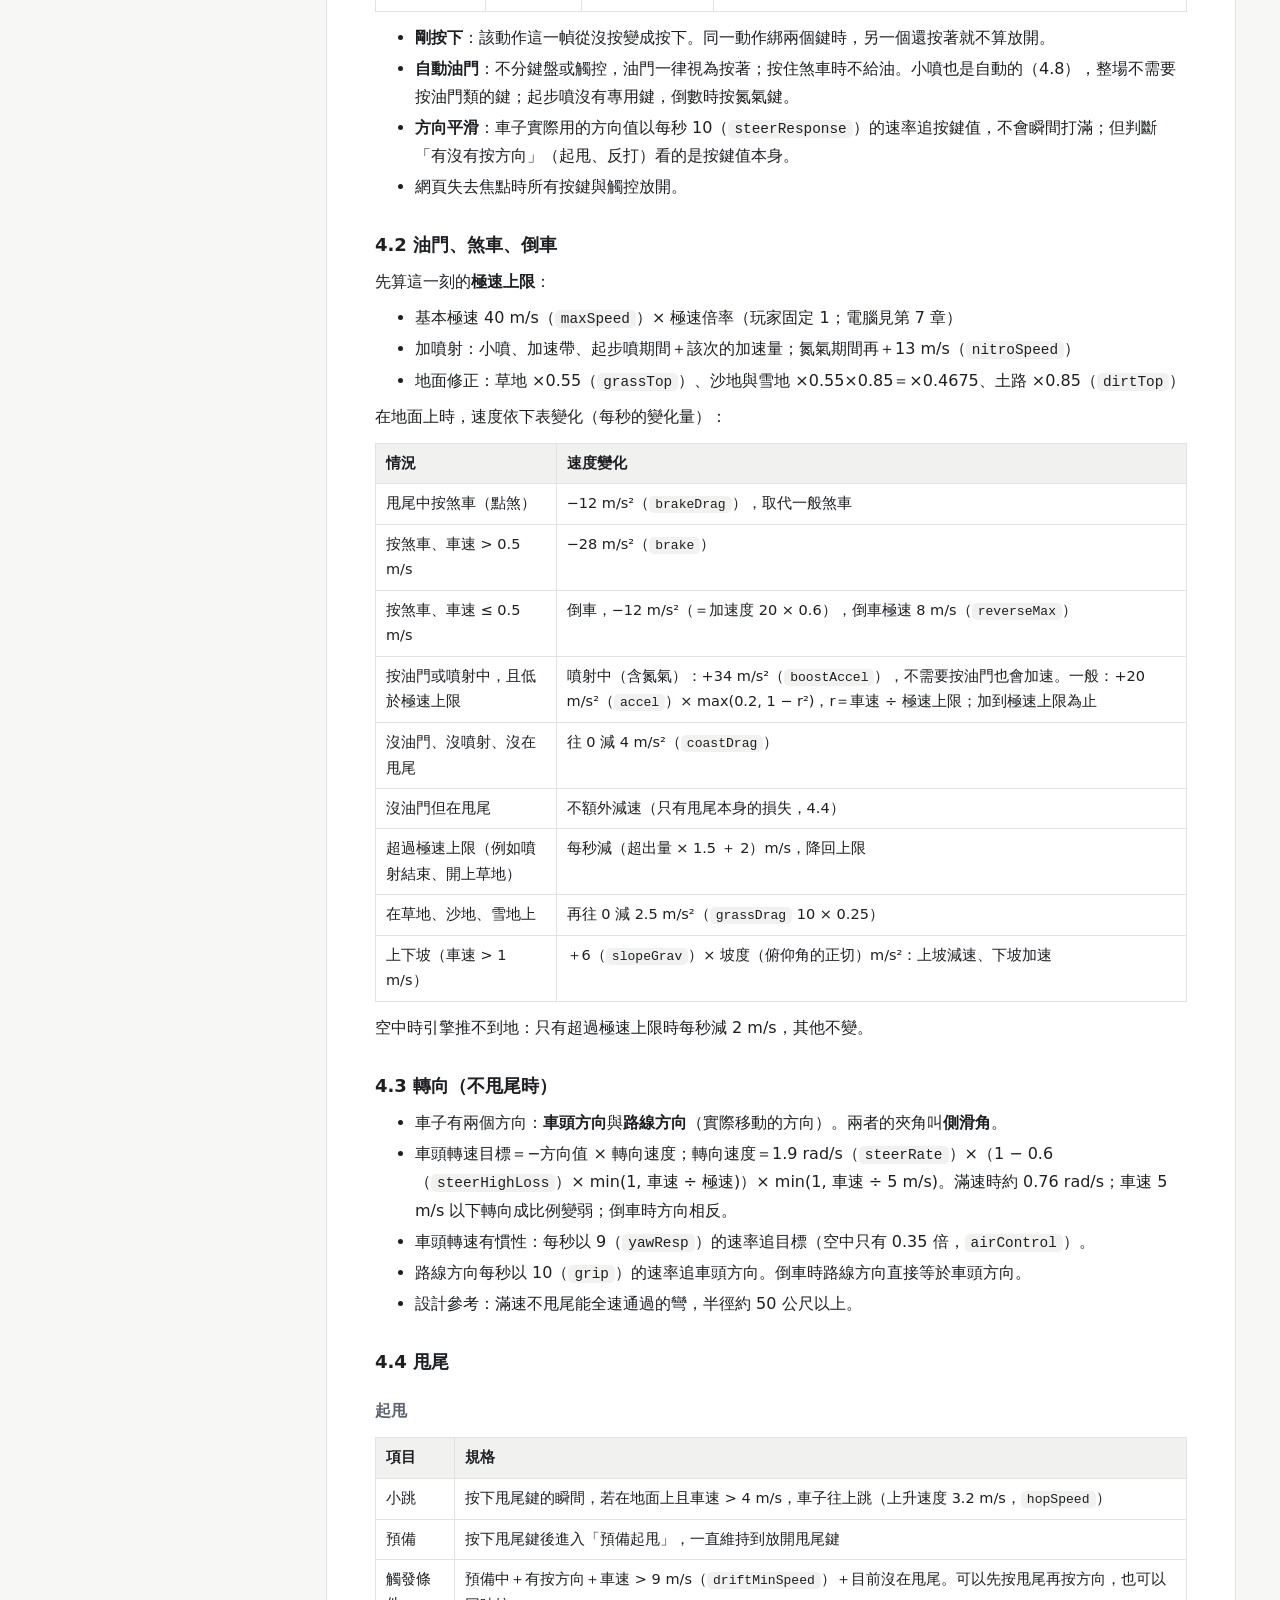
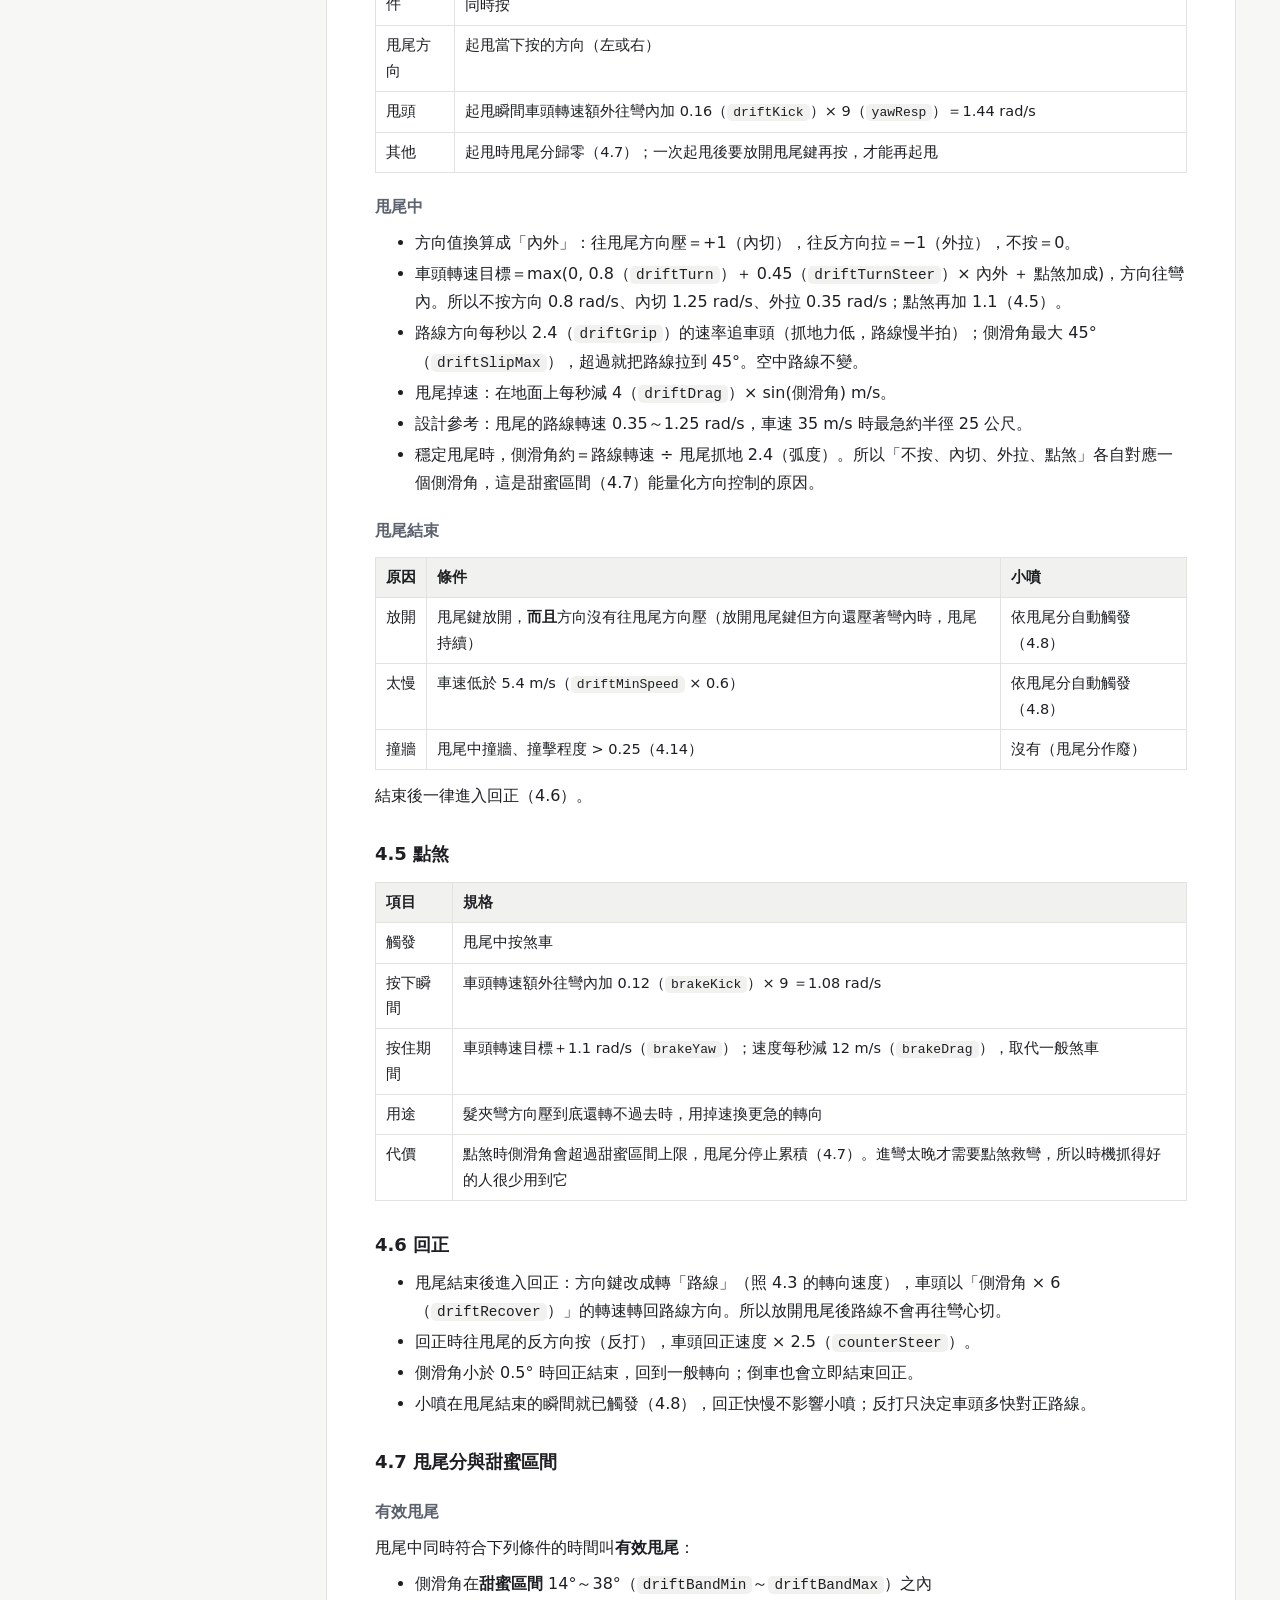
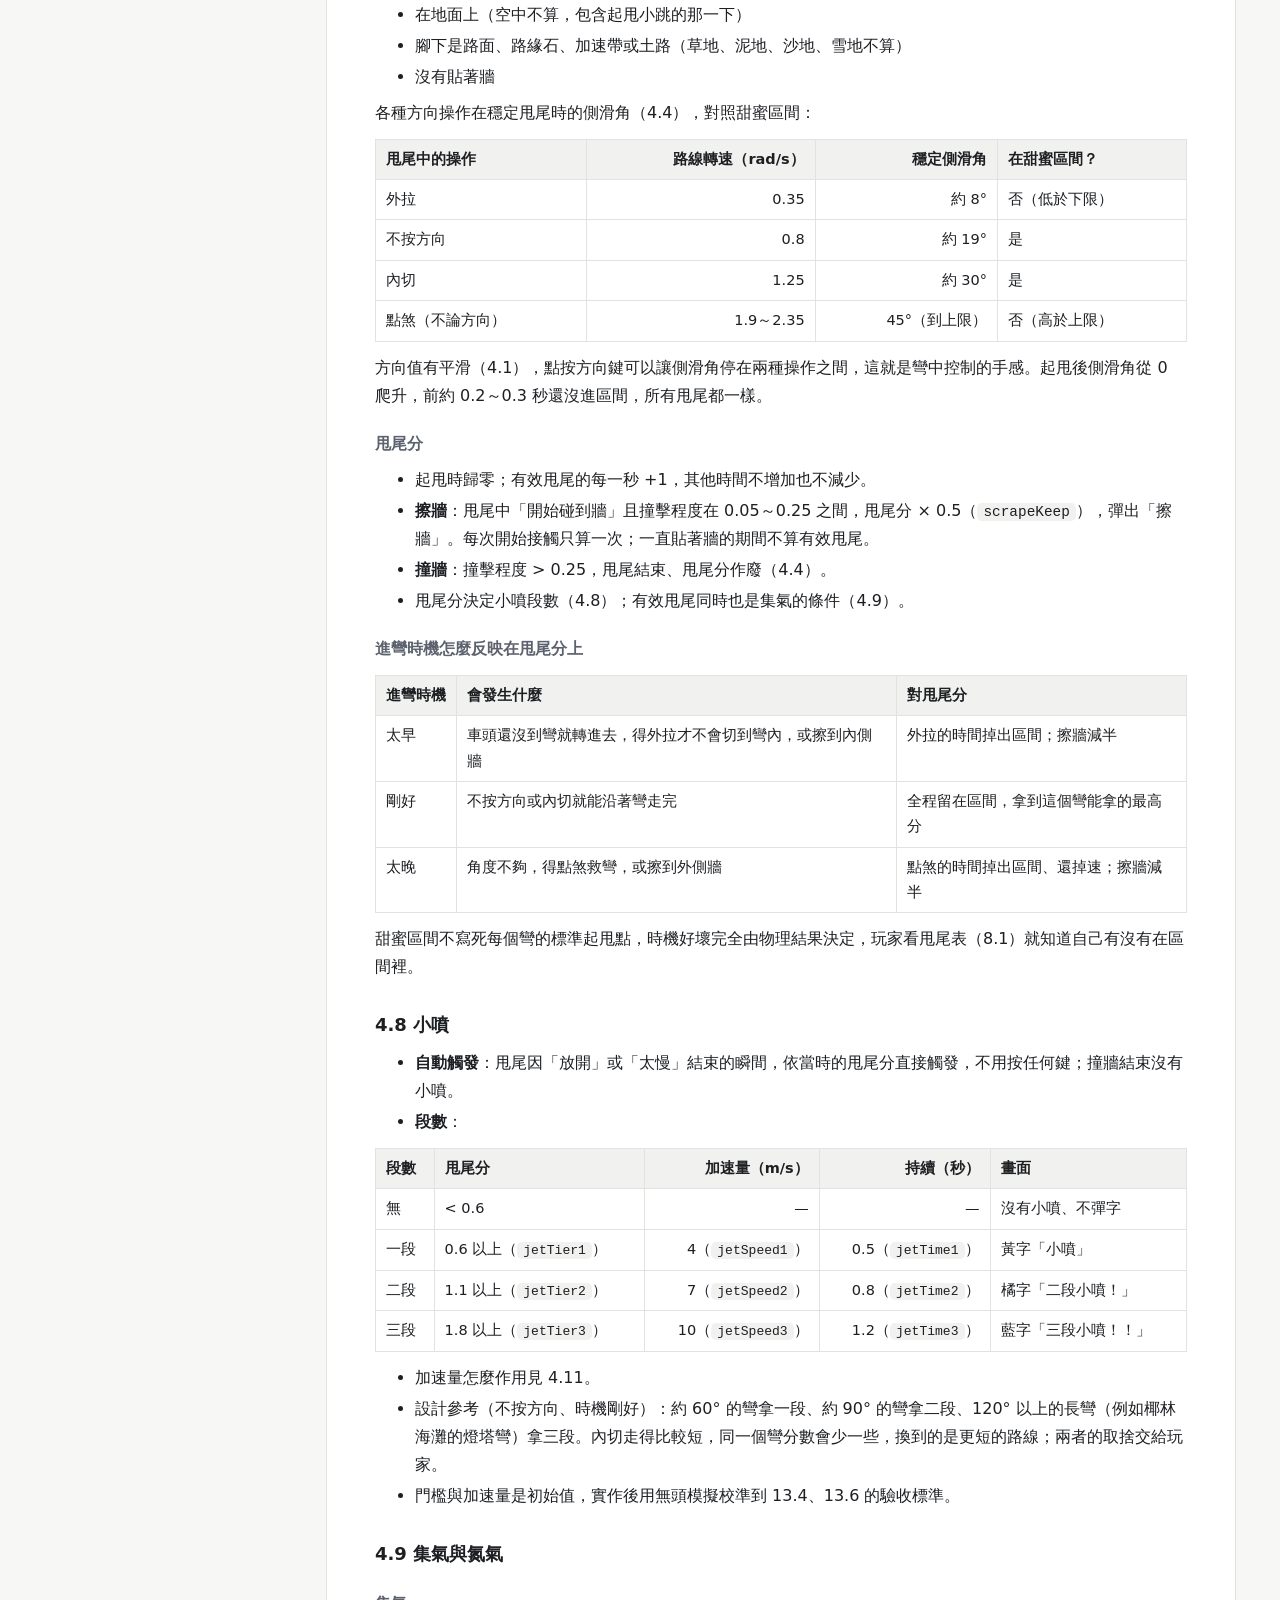
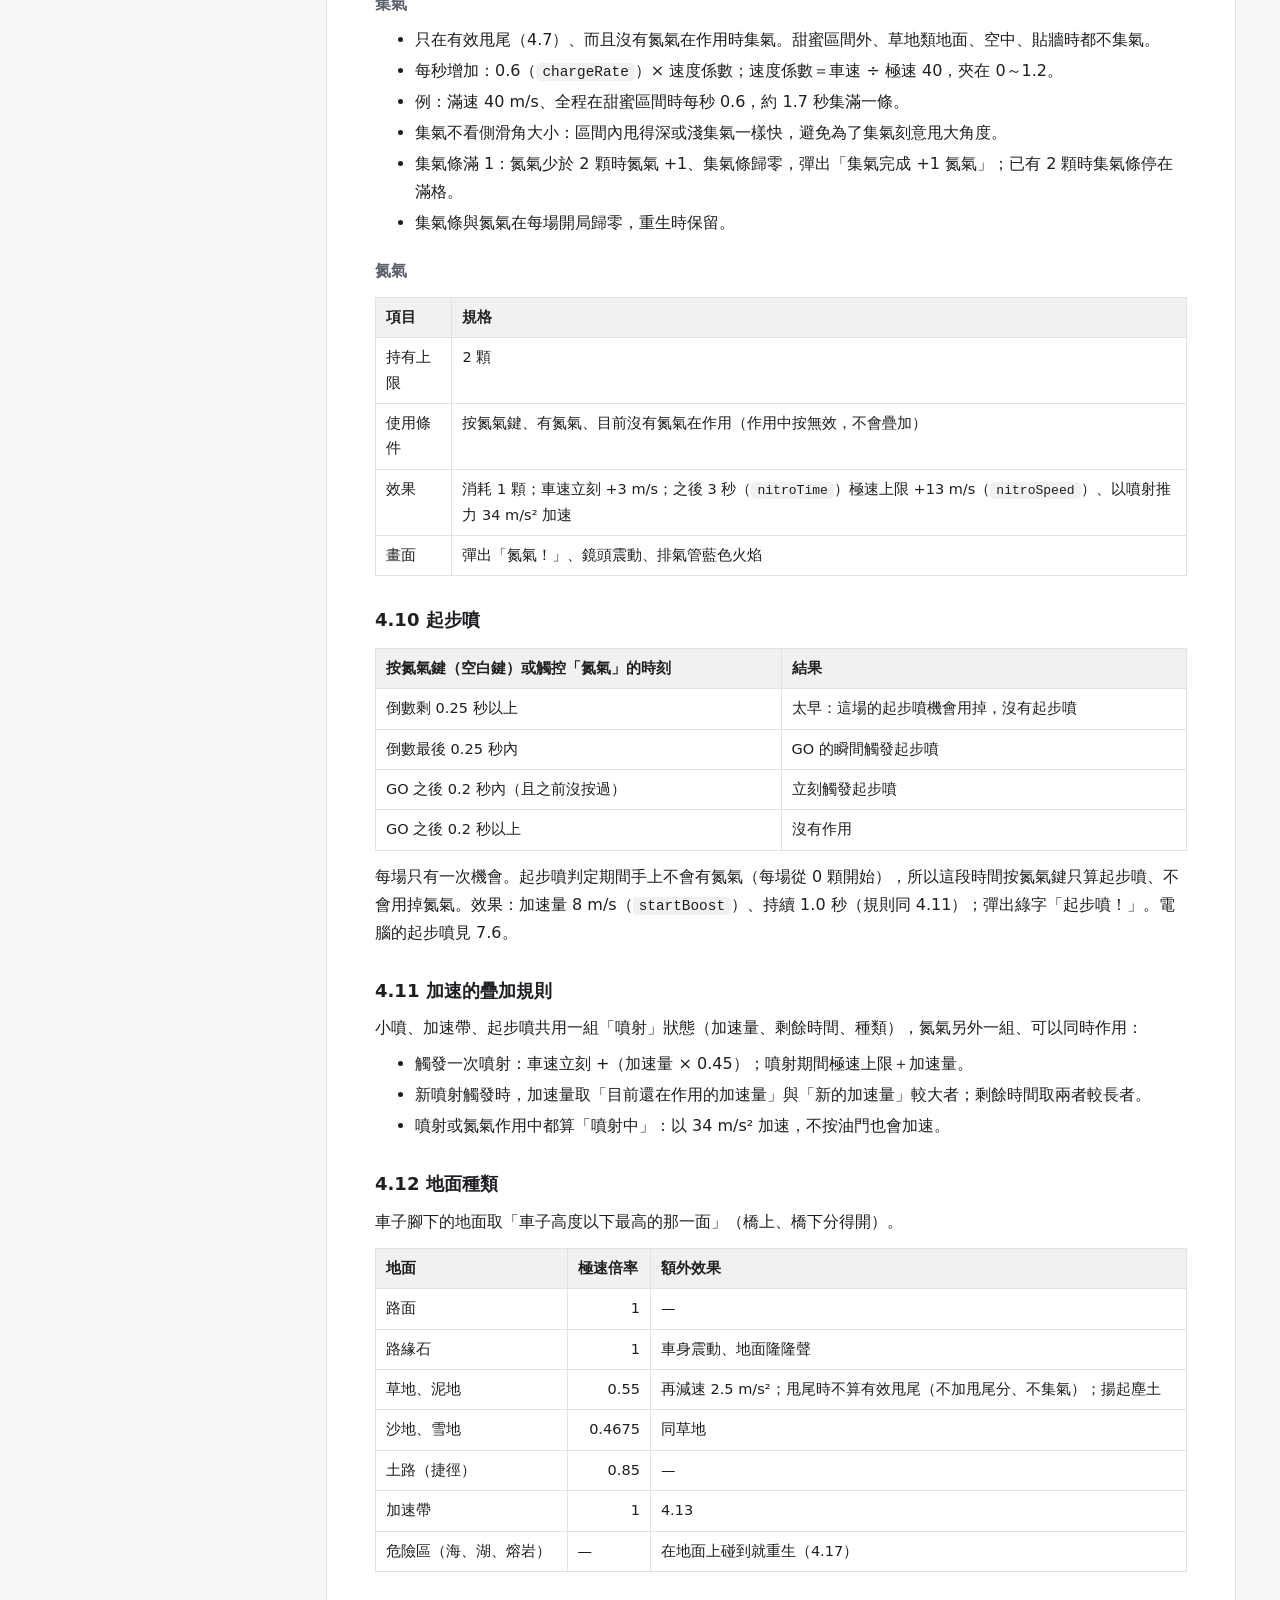
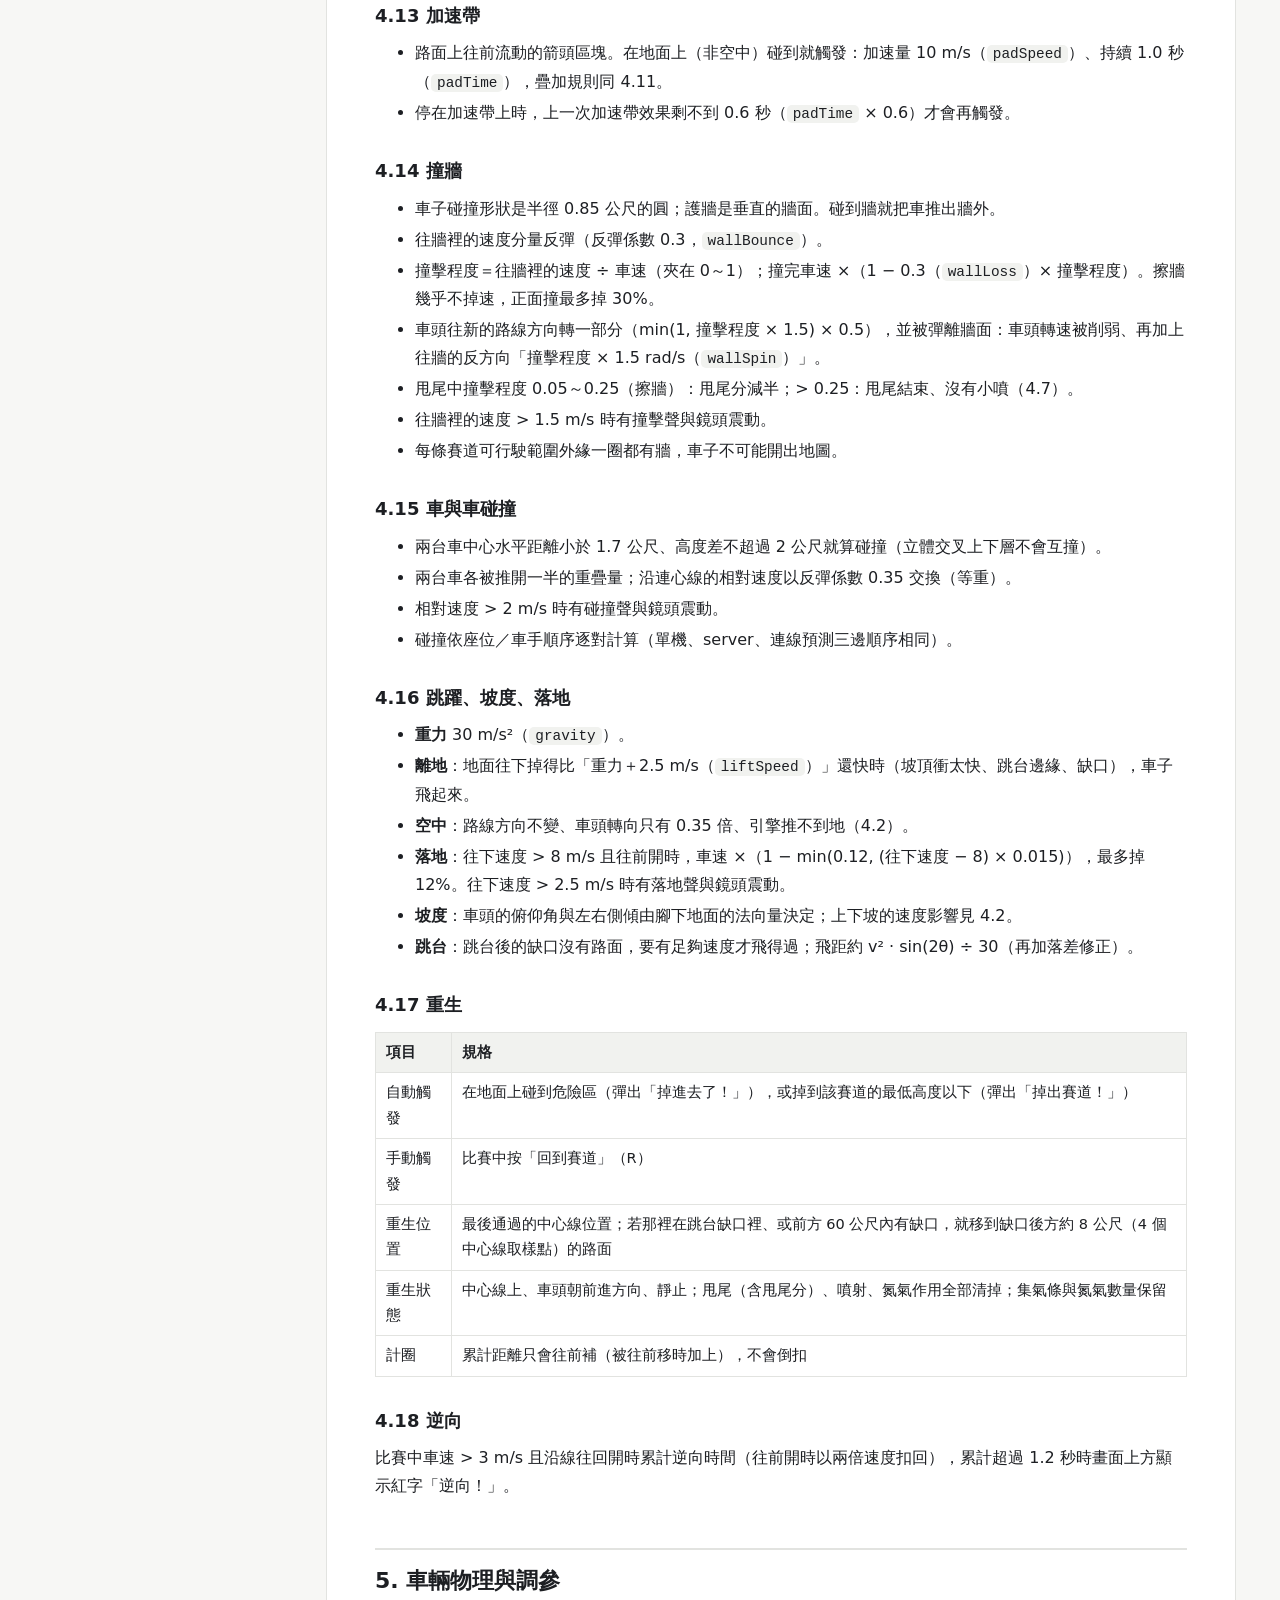
==== commit 2f020a2f: "2.0.2：櫻花古都的五重塔換成 AI 生成的模型（規格 2.3，Ken 2026-11-17 指定先上線） - build_props.py：pagoda_a 改匯入 ai_gen/pagoda_s" ====
--- a/docs/spec.html
+++ b/docs/spec.html
@@ -166,8 +166,8 @@
   <h1>KCar 企劃規格</h1>
   <p class="sub">抓進彎時機、控甩尾角度的 3D 卡丁車競速網頁遊戲</p>
   <dl class="meta">
-    <dt>規格版本</dt><dd>2.2</dd>
-    <dt>對應遊戲版本</dt><dd>2.0.1（<code>js/version.js</code>）</dd>
+    <dt>規格版本</dt><dd>2.3</dd>
+    <dt>對應遊戲版本</dt><dd>2.0.2（<code>js/version.js</code>）</dd>
     <dt>最後更新</dt><dd>2026-11-17</dd>
     <dt>負責人</dt><dd>Ken</dd>
     <dt>狀態</dt><dd><span class="tag ok">現行</span></dd>
@@ -861,7 +861,7 @@
   <li><strong>立體交叉</strong>：兩段路上下交叉時分上下層，物理各算各的（橋上橋下的車不會互撞）。</li>
   <li><strong>隧道</strong>：只有外觀，不影響物理。</li>
   <li><strong>地圖邊界</strong>：可行駛範圍外緣一圈都有牆；掉到賽道最低高度以下就重生。</li>
-  <li><strong>場景物件</strong>：樹、石頭、房子等依主題撒在路旁；車開得到的範圍內的物件有碰撞。</li>
+  <li><strong>場景物件</strong>：樹、石頭、房子等依主題撒在路旁；車開得到的範圍內的物件有碰撞。來源有三種：CC0 素材包（Kenney、Quaternius）、程式畫的、AI 生成的（參考圖用 Flux 產、TRELLIS.2 轉 3D，地標上限 15,000 面）；逐件來源見 <code>assets_src/props/LICENSE.md</code>。</li>
   <li>首頁卡片的順序依難度：椰林海灘、櫻花古都、雪國山道、霓虹夜城、熔岩火山。</li>
 </ul>
 
@@ -1560,6 +1560,9 @@
 <div class="table-wrap"><table>
 <thead><tr><th>規格版本</th><th>日期</th><th>遊戲版本</th><th>狀態</th><th>章節</th><th>改了什麼、為什麼</th></tr></thead>
 <tbody>
+<tr><td>2.3</td><td>2026-11-17</td><td>2.0.2</td><td><span class="tag ok">已實作</span></td><td>6.1</td><td>
+  <p><strong>櫻花古都的五重塔換成 AI 生成的模型</strong>（Ken 2026-11-17 指定先上線）：場景美術的關鍵是模型品質，程式畫的物件質感不夠；免費素材包沒有夠好的日式建築，改用 AI 生成（Flux 產參考圖 → TRELLIS.2 轉 3D，4.8 萬面減到 1.46 萬面、貼圖 1024）。這一版參考圖畫成三層，之後會用「五層」重產。6.1 補上場景物件的三種來源。天空、光線、調色不變（試過三種風格，Ken 判定沒有比較好）。</p>
+</td></tr>
 <tr><td>2.2</td><td>2026-11-17</td><td>2.0.1</td><td><span class="tag ok">已實作</span></td><td>4.1、4.10、8.3、8.4、8.5、8.7、13.4、13.8</td><td>
   <p><strong>起步噴併進氮氣鍵、甩尾改 J、氮氣改空白鍵</strong>（Ken 2026-11-17 指定）：起步噴不再有專用鍵，倒數 GO 的瞬間按氮氣鍵；預設鍵位改成甩尾 J、氮氣空白鍵（4.1、4.10、8.3）。觸控拿掉「噴」鈕，改按「氮氣」（8.4）。按鍵設定與操作說明剩八個動作（8.5、8.7）。按鍵存檔換新名字，舊的自訂鍵位不沿用、回到新預設。</p>
 </td></tr>
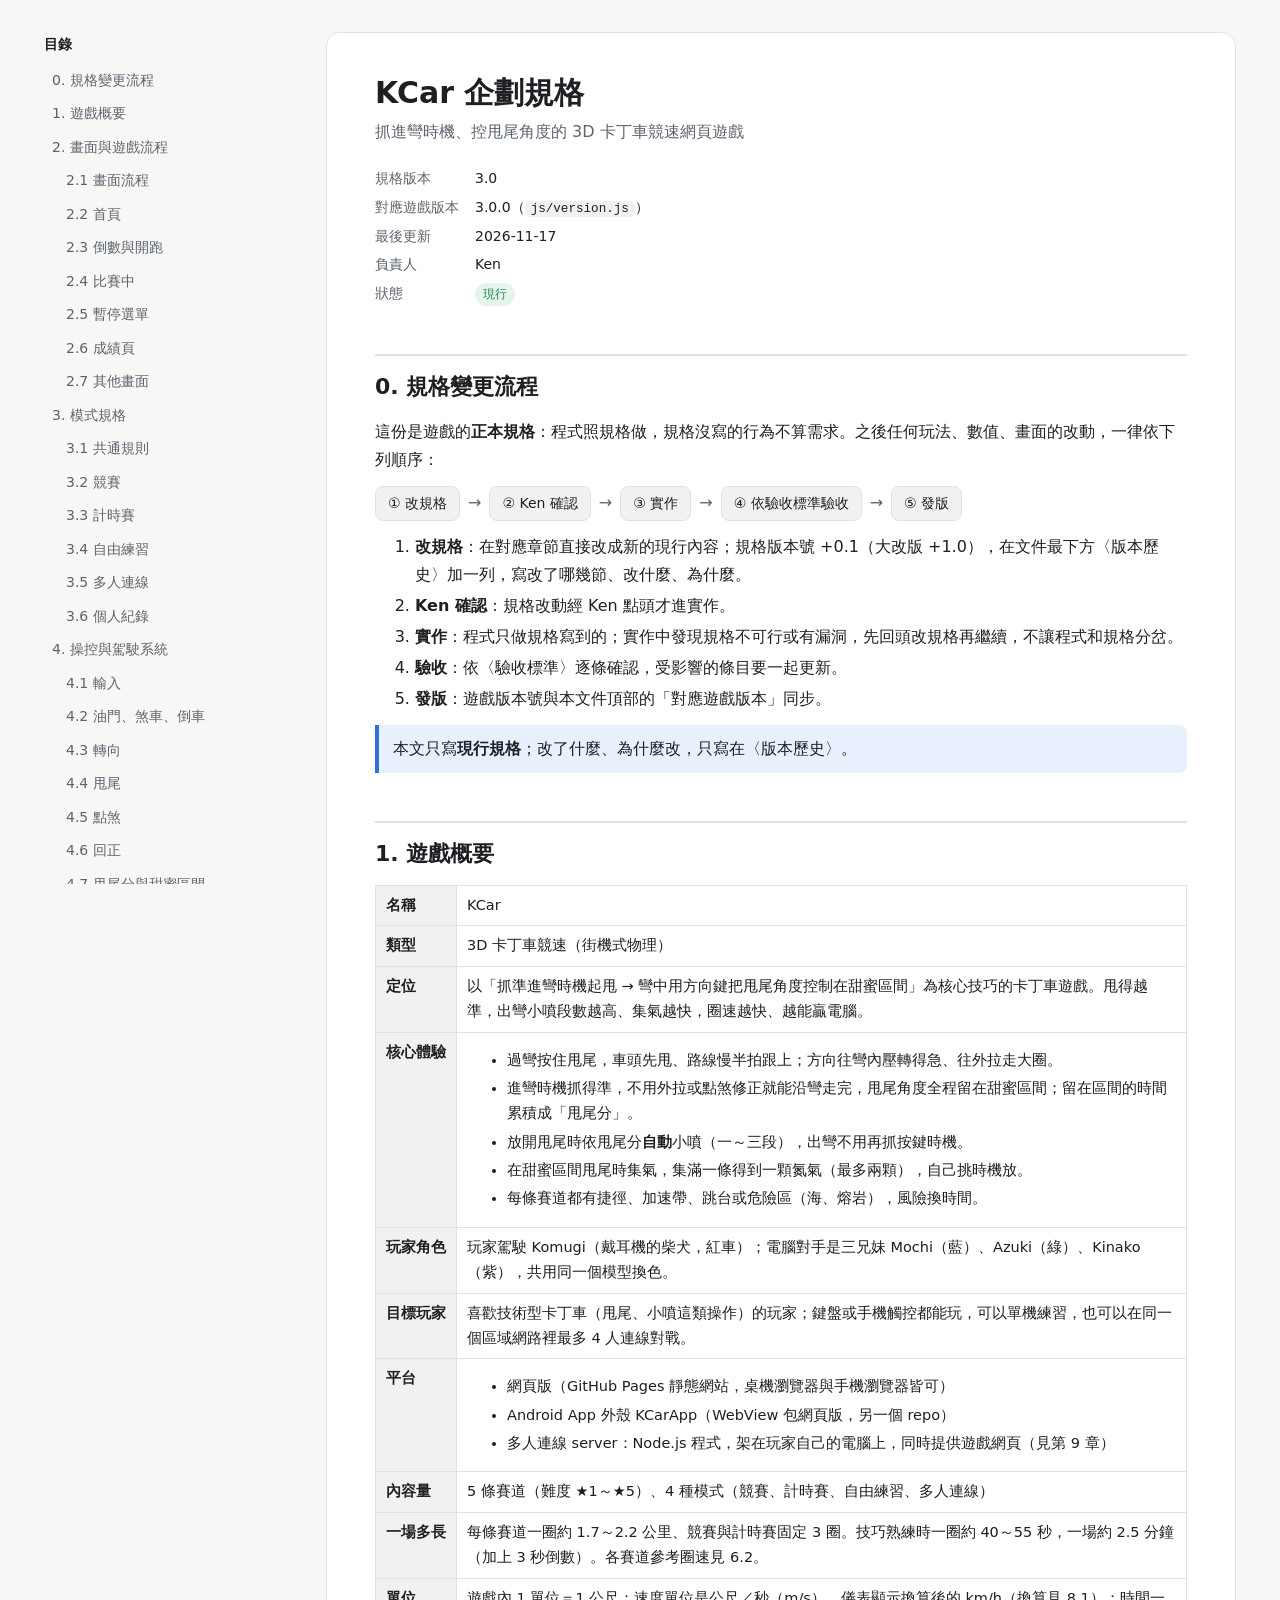
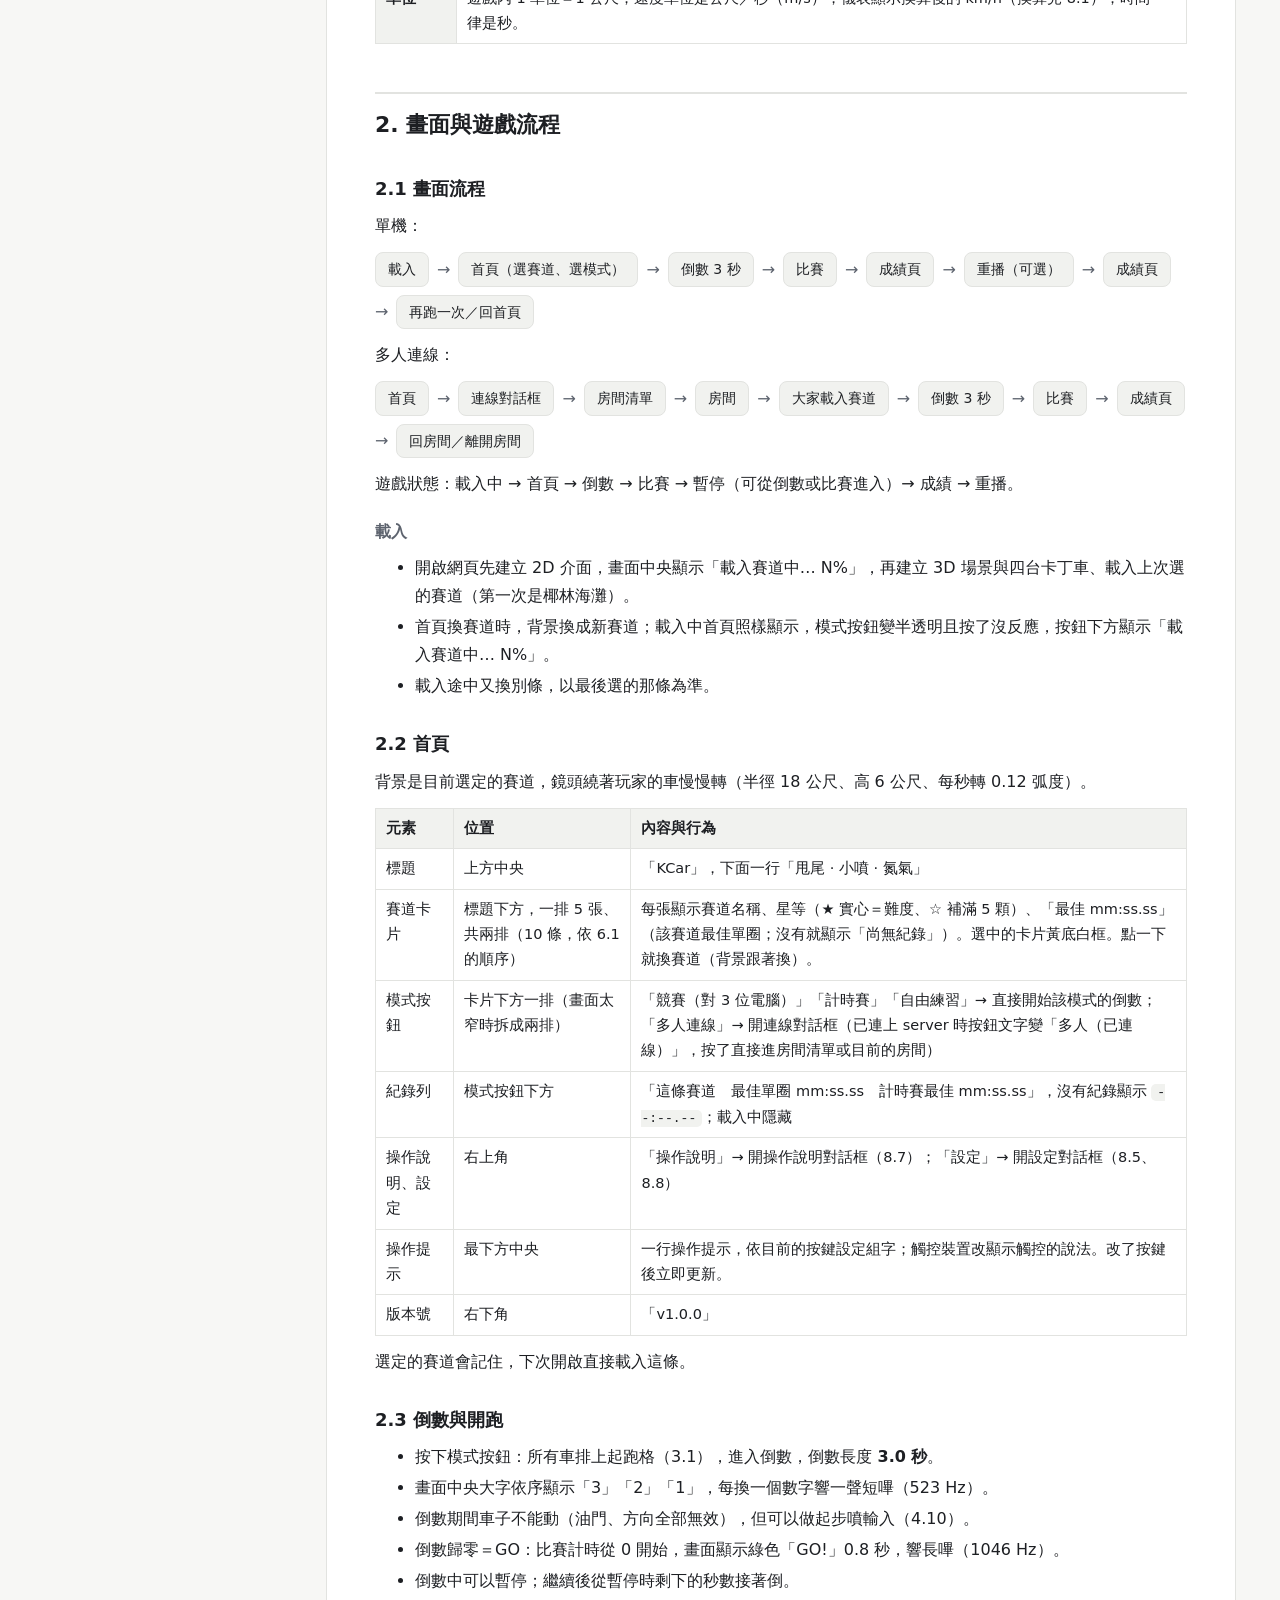
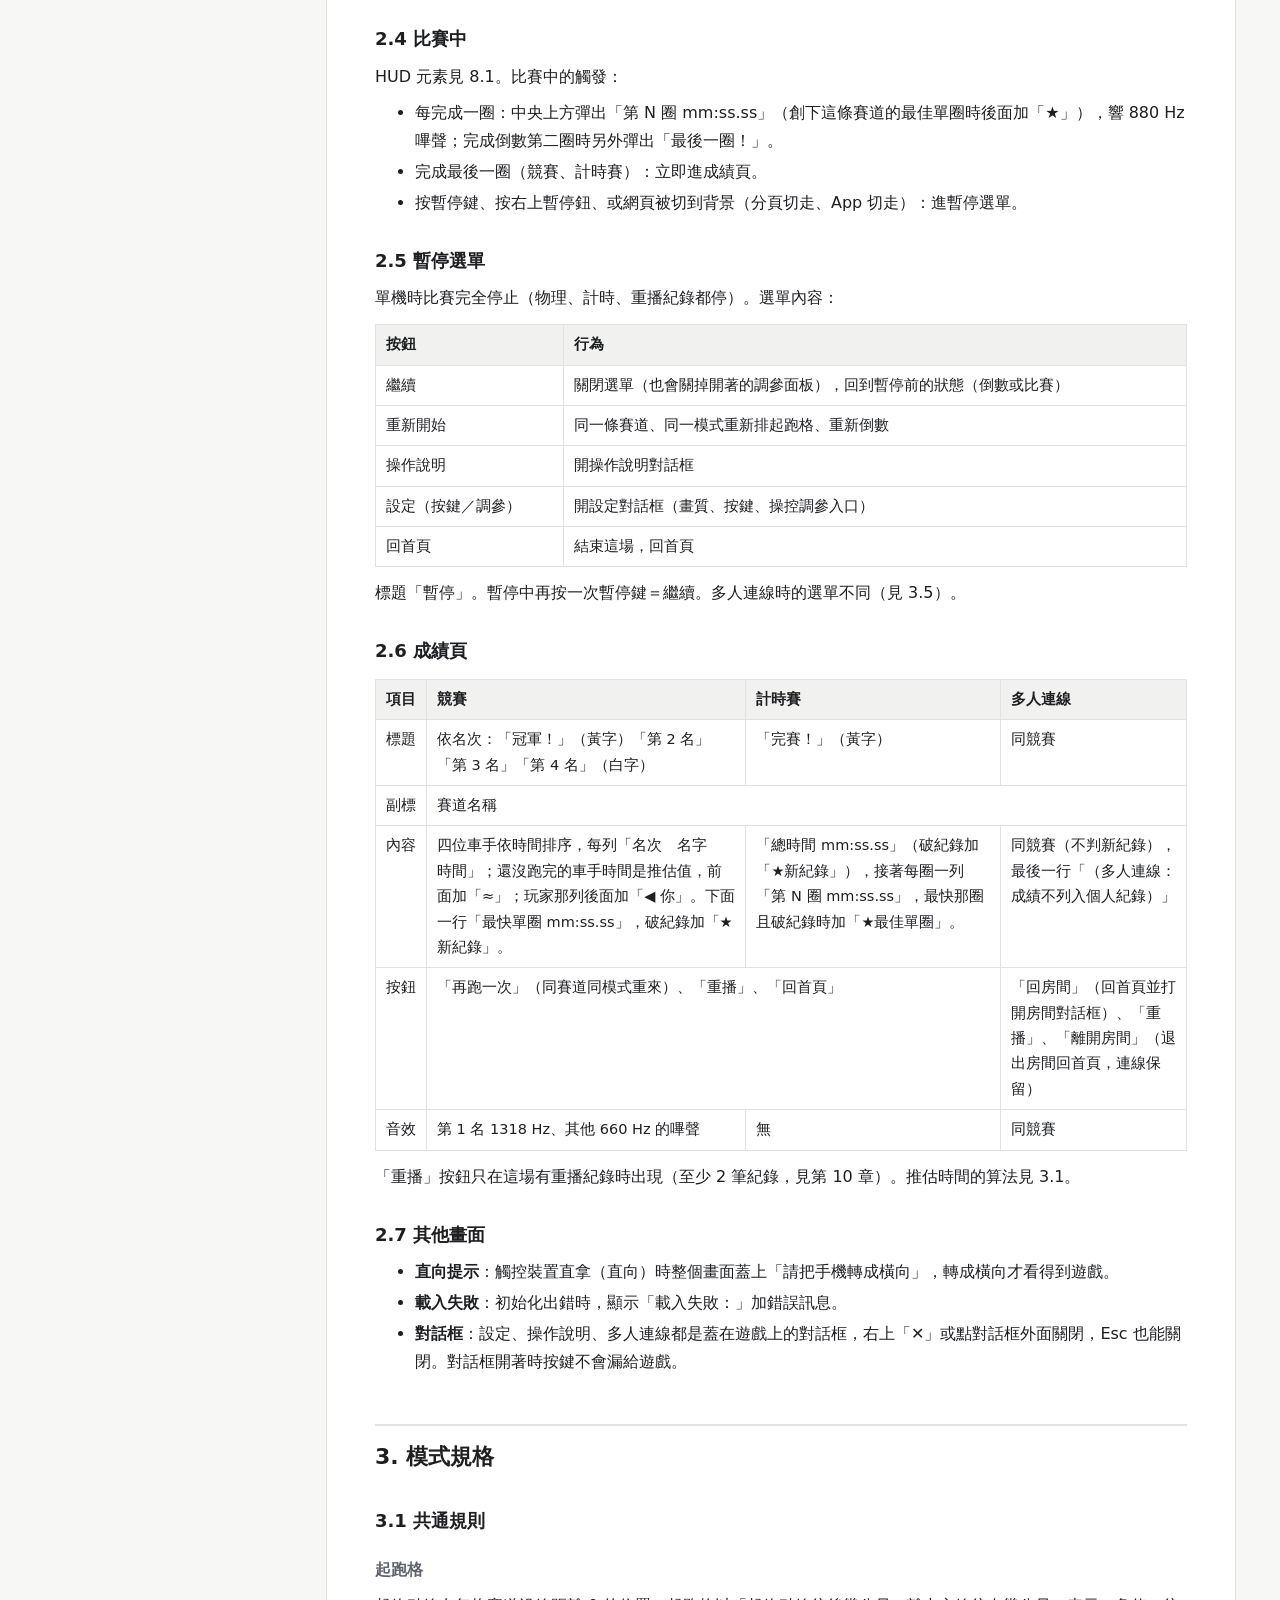
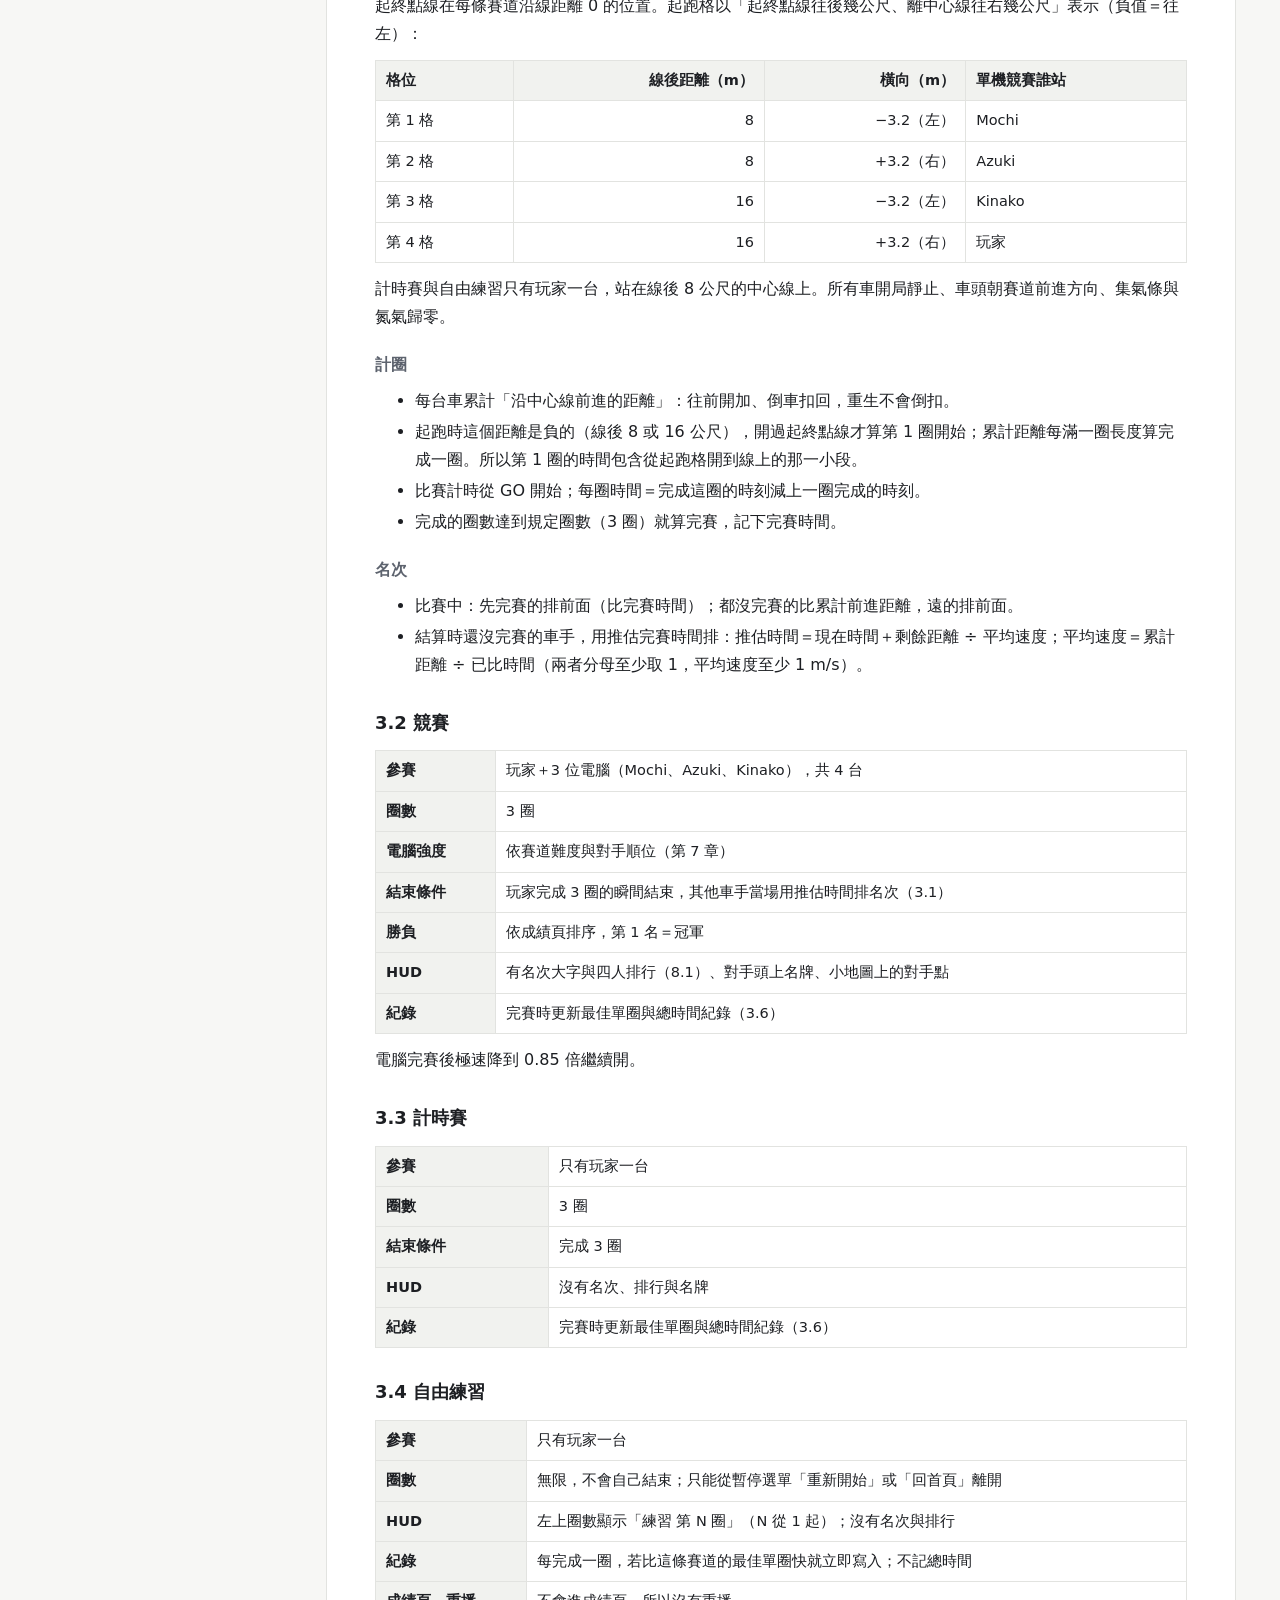
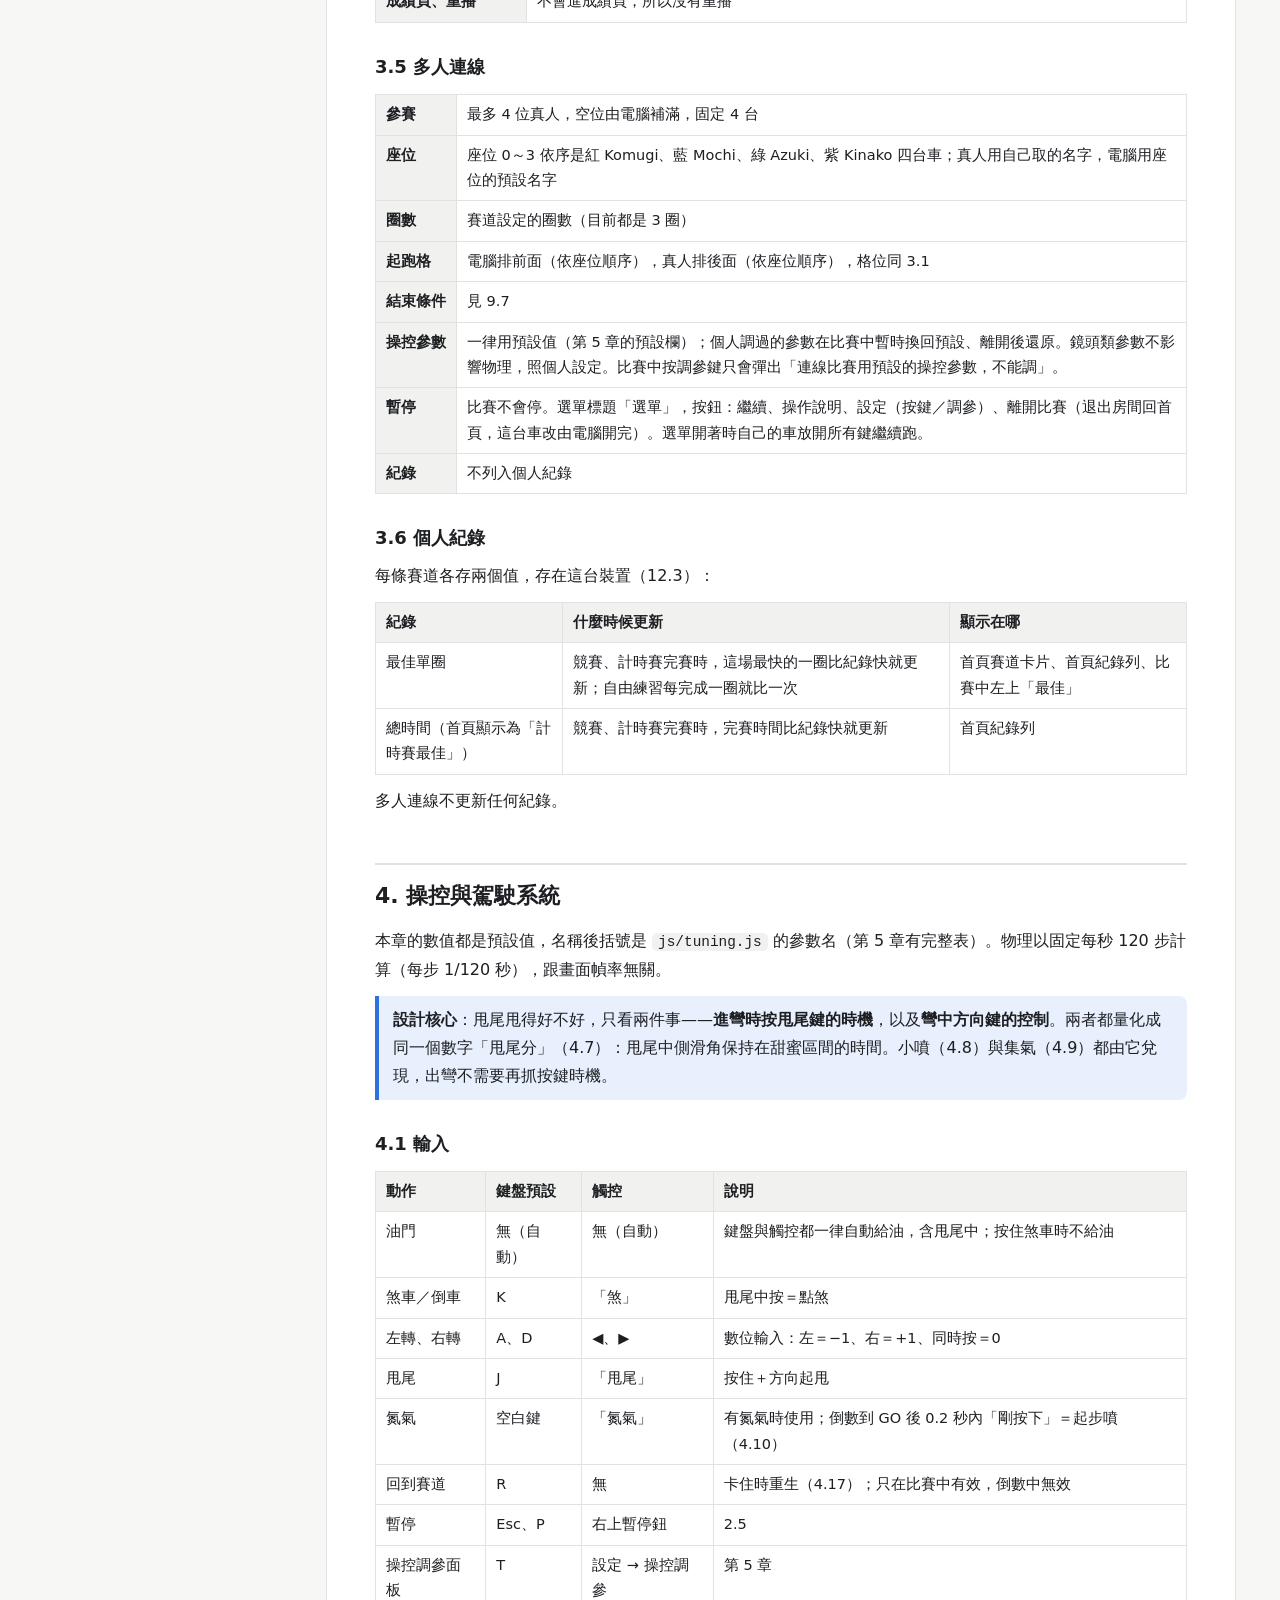
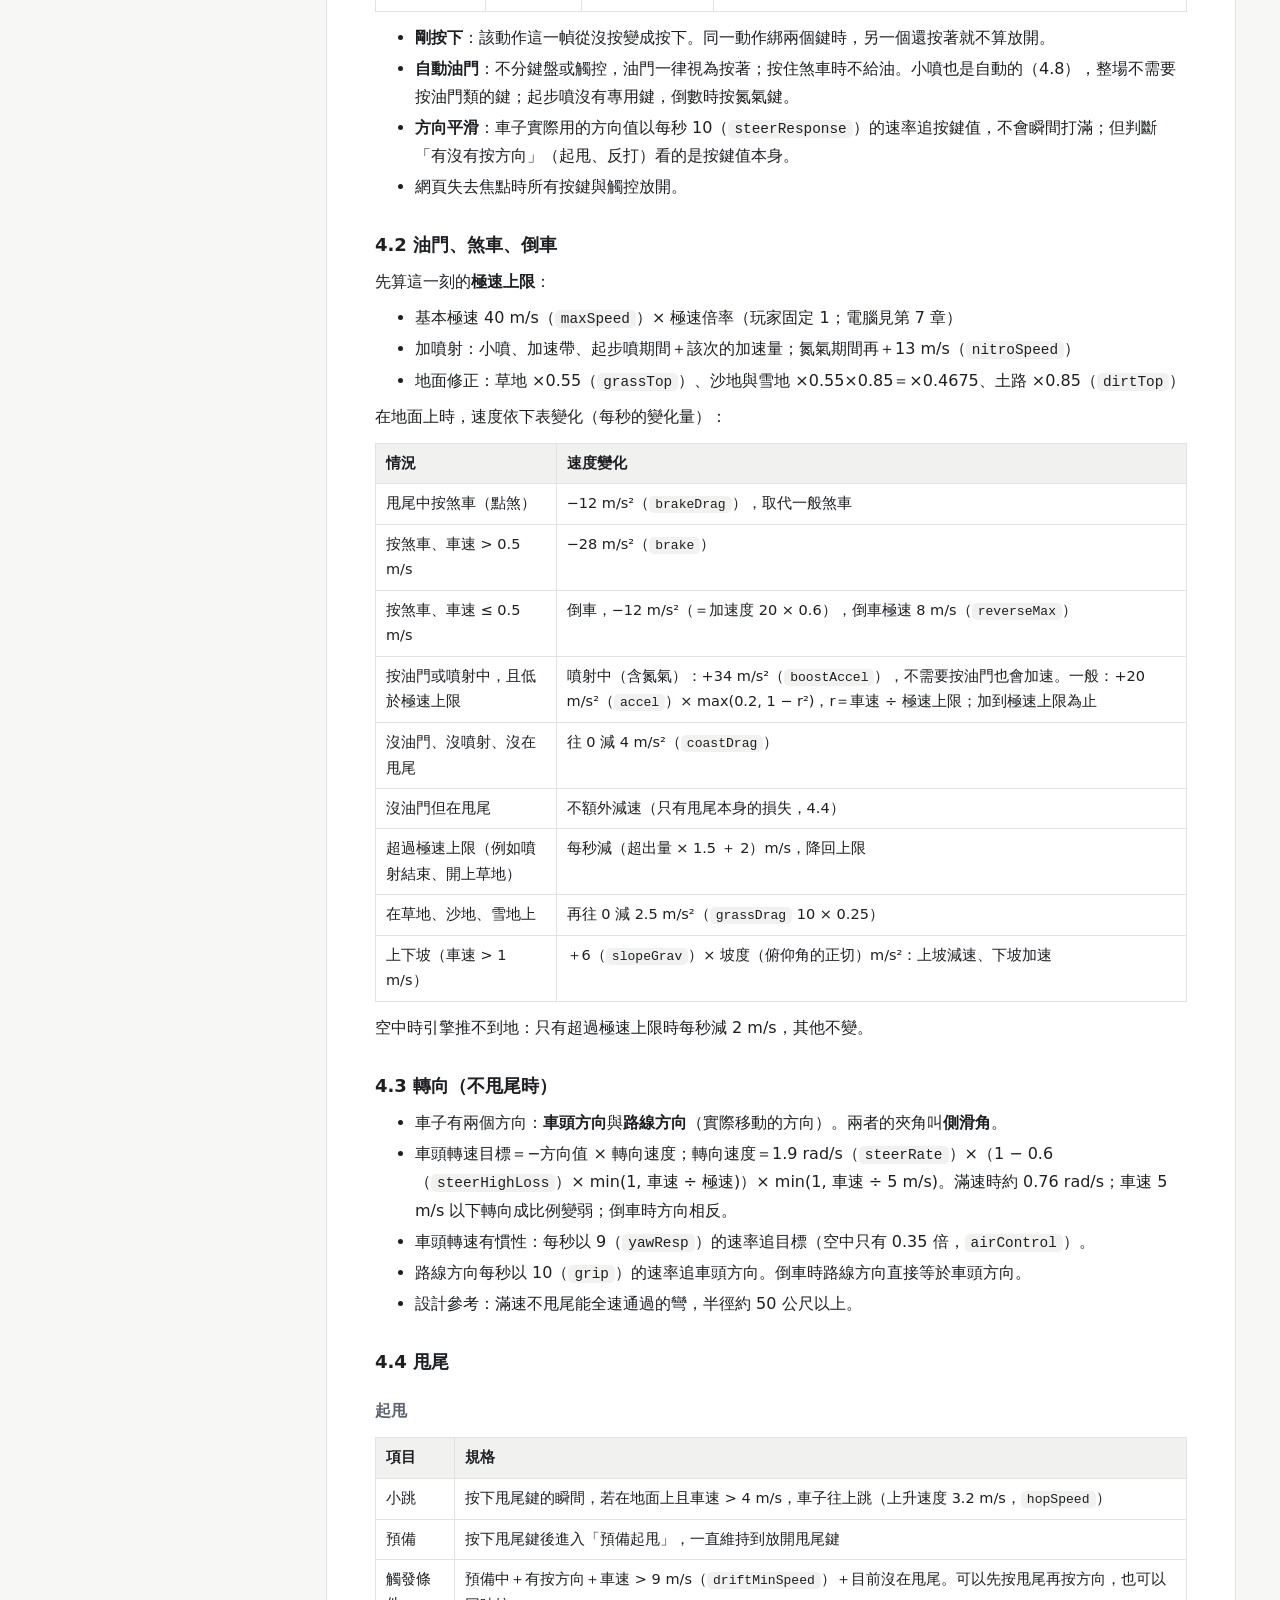
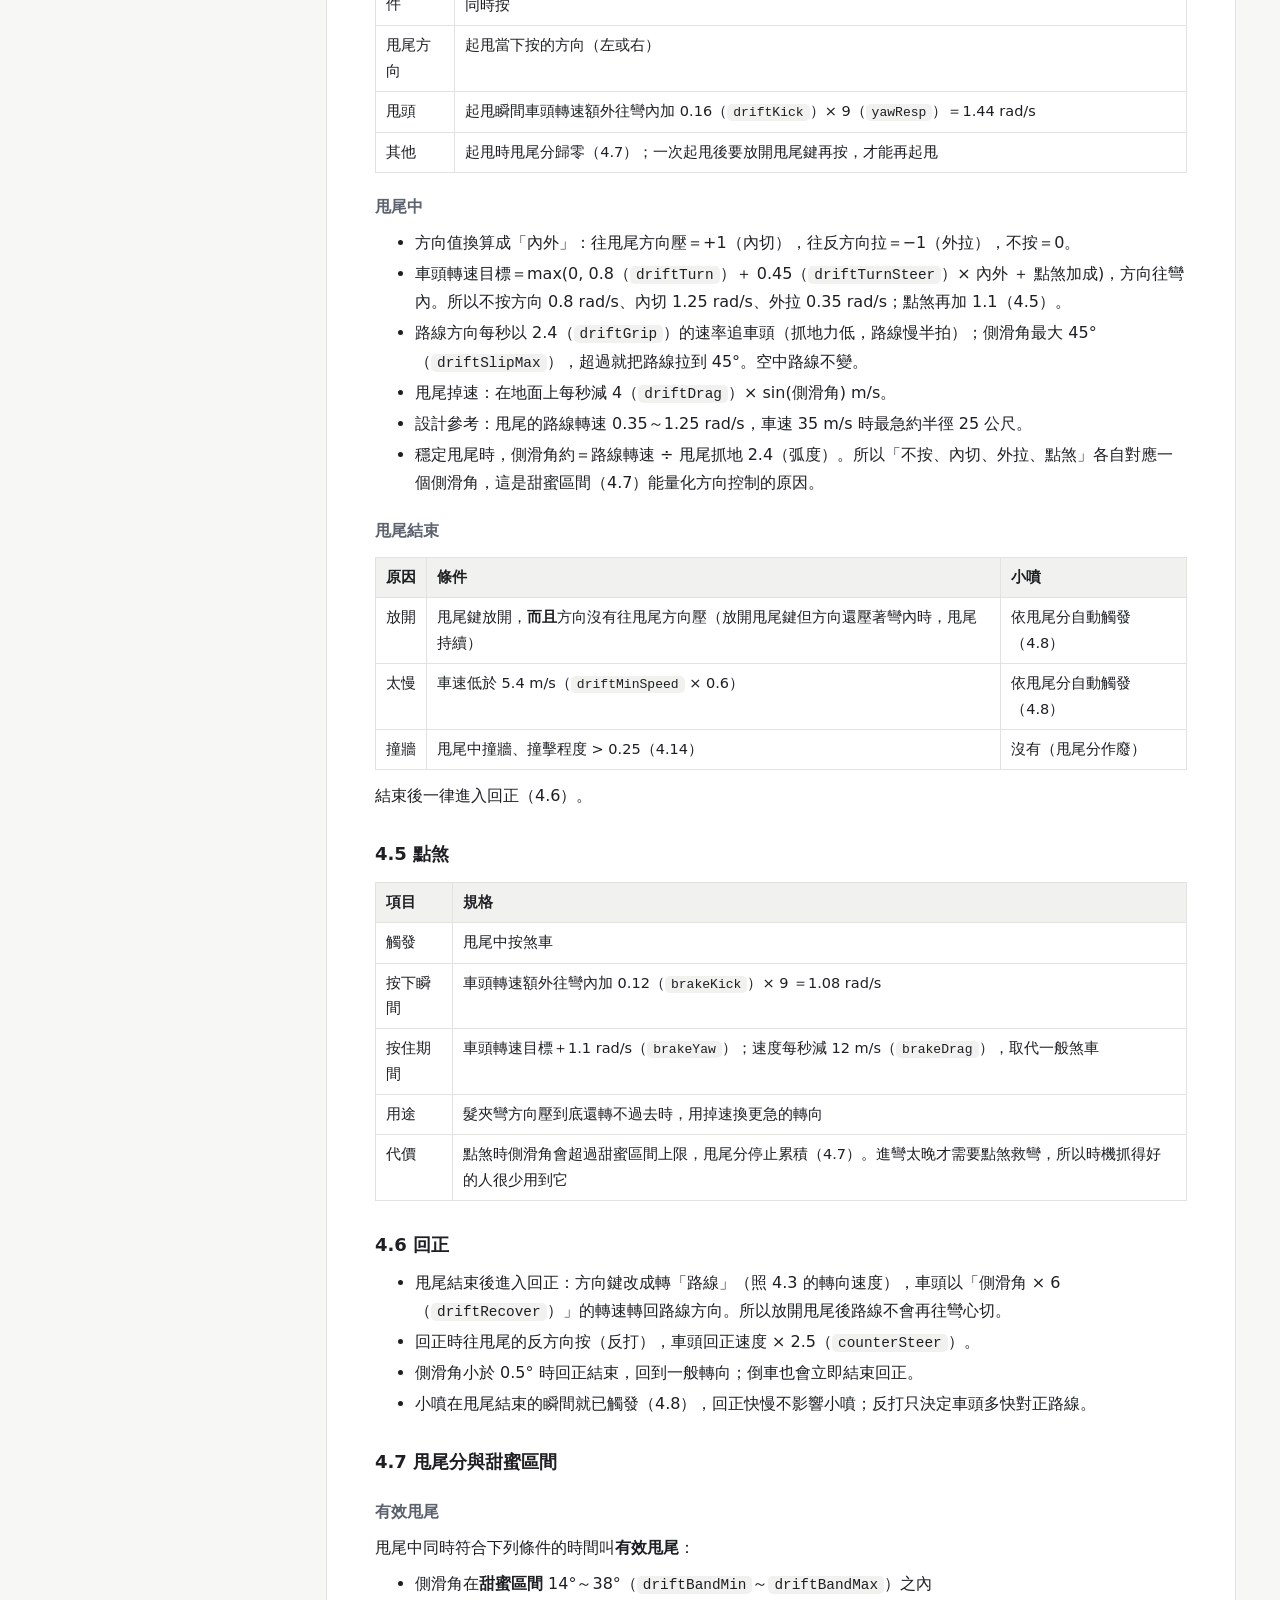
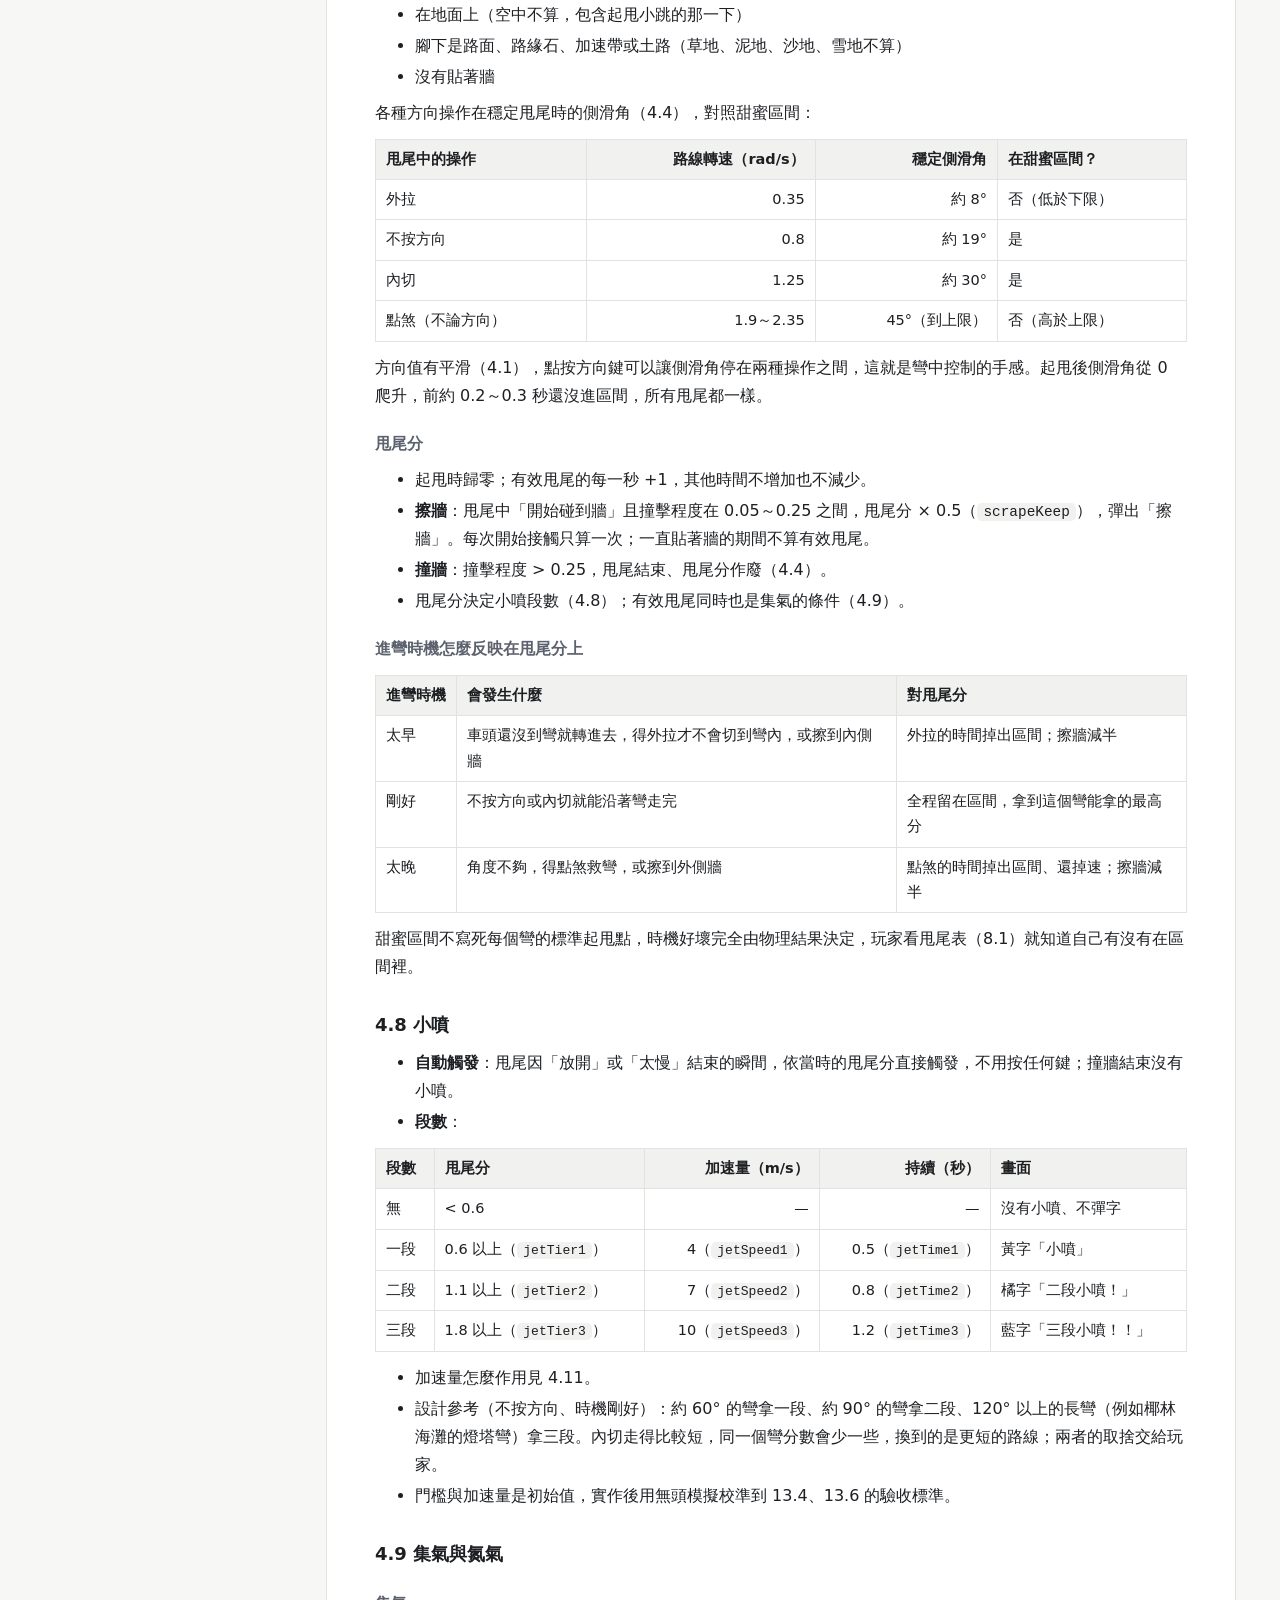
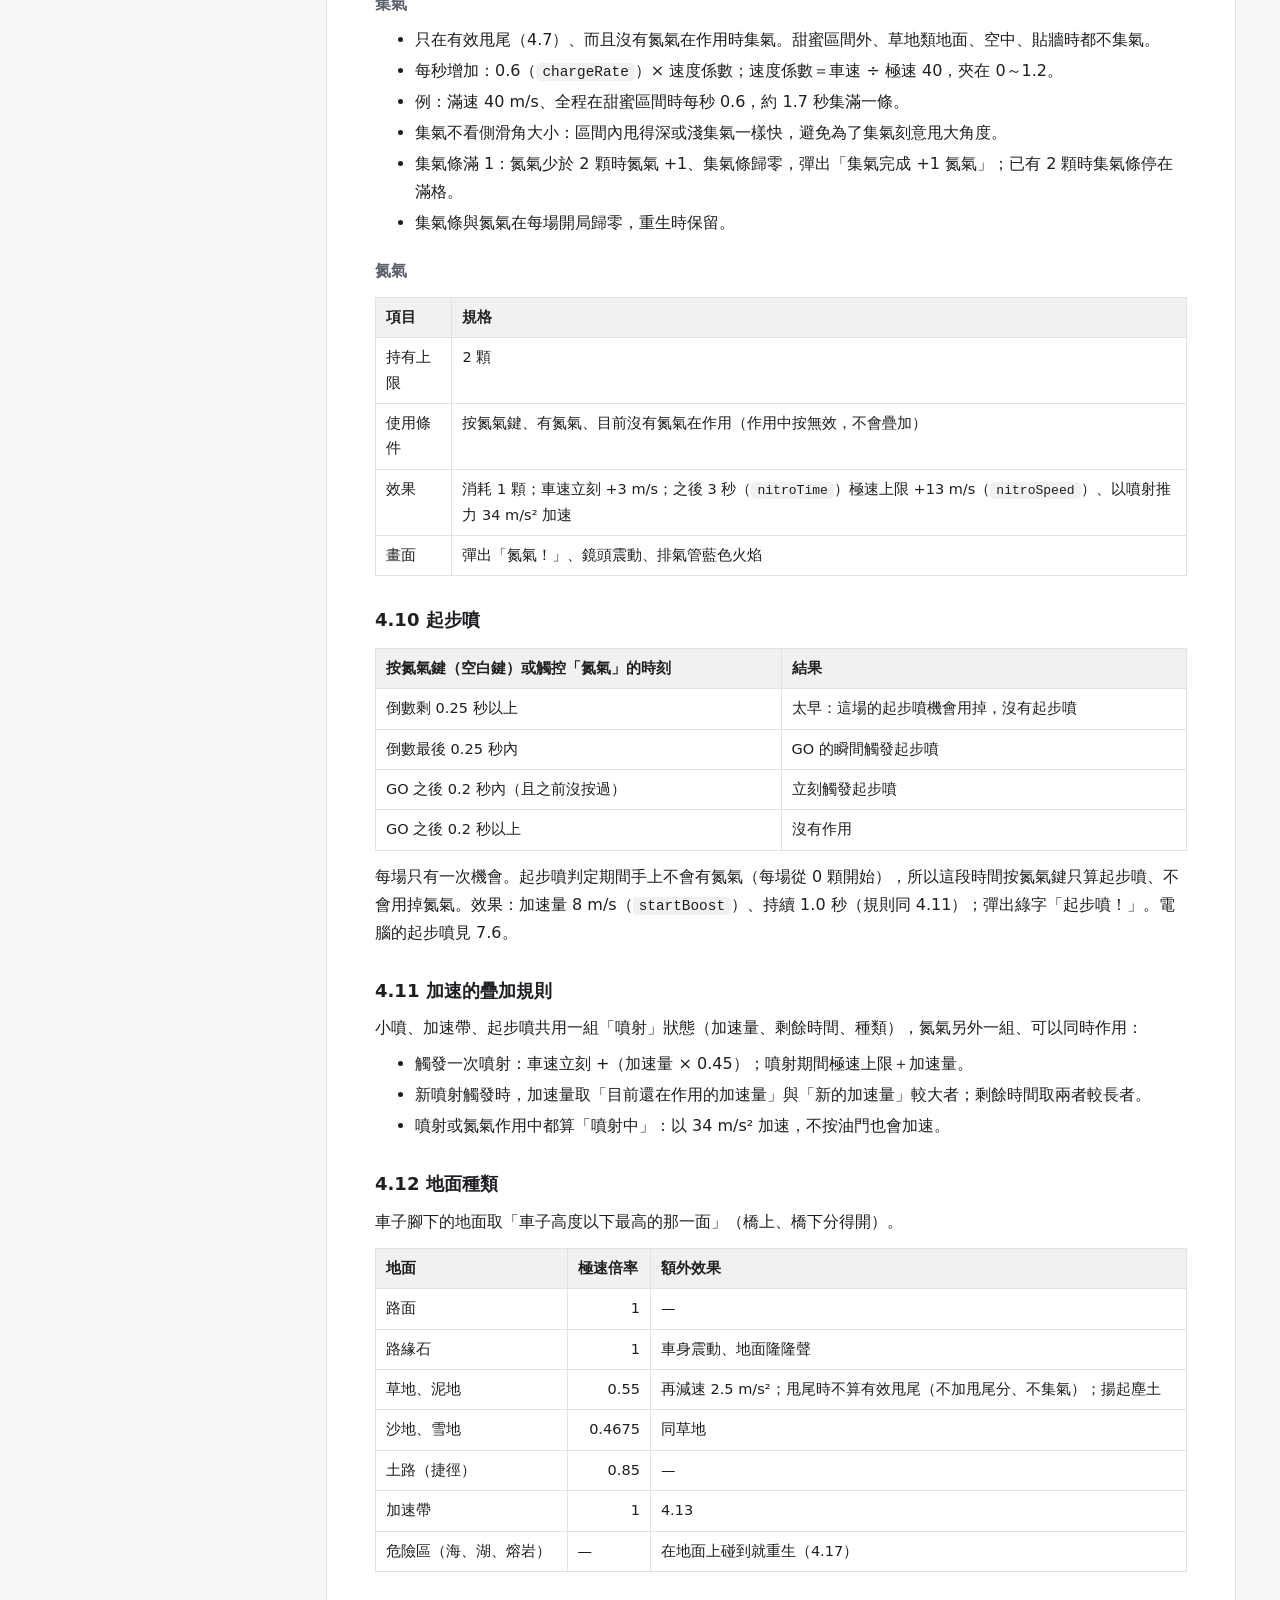
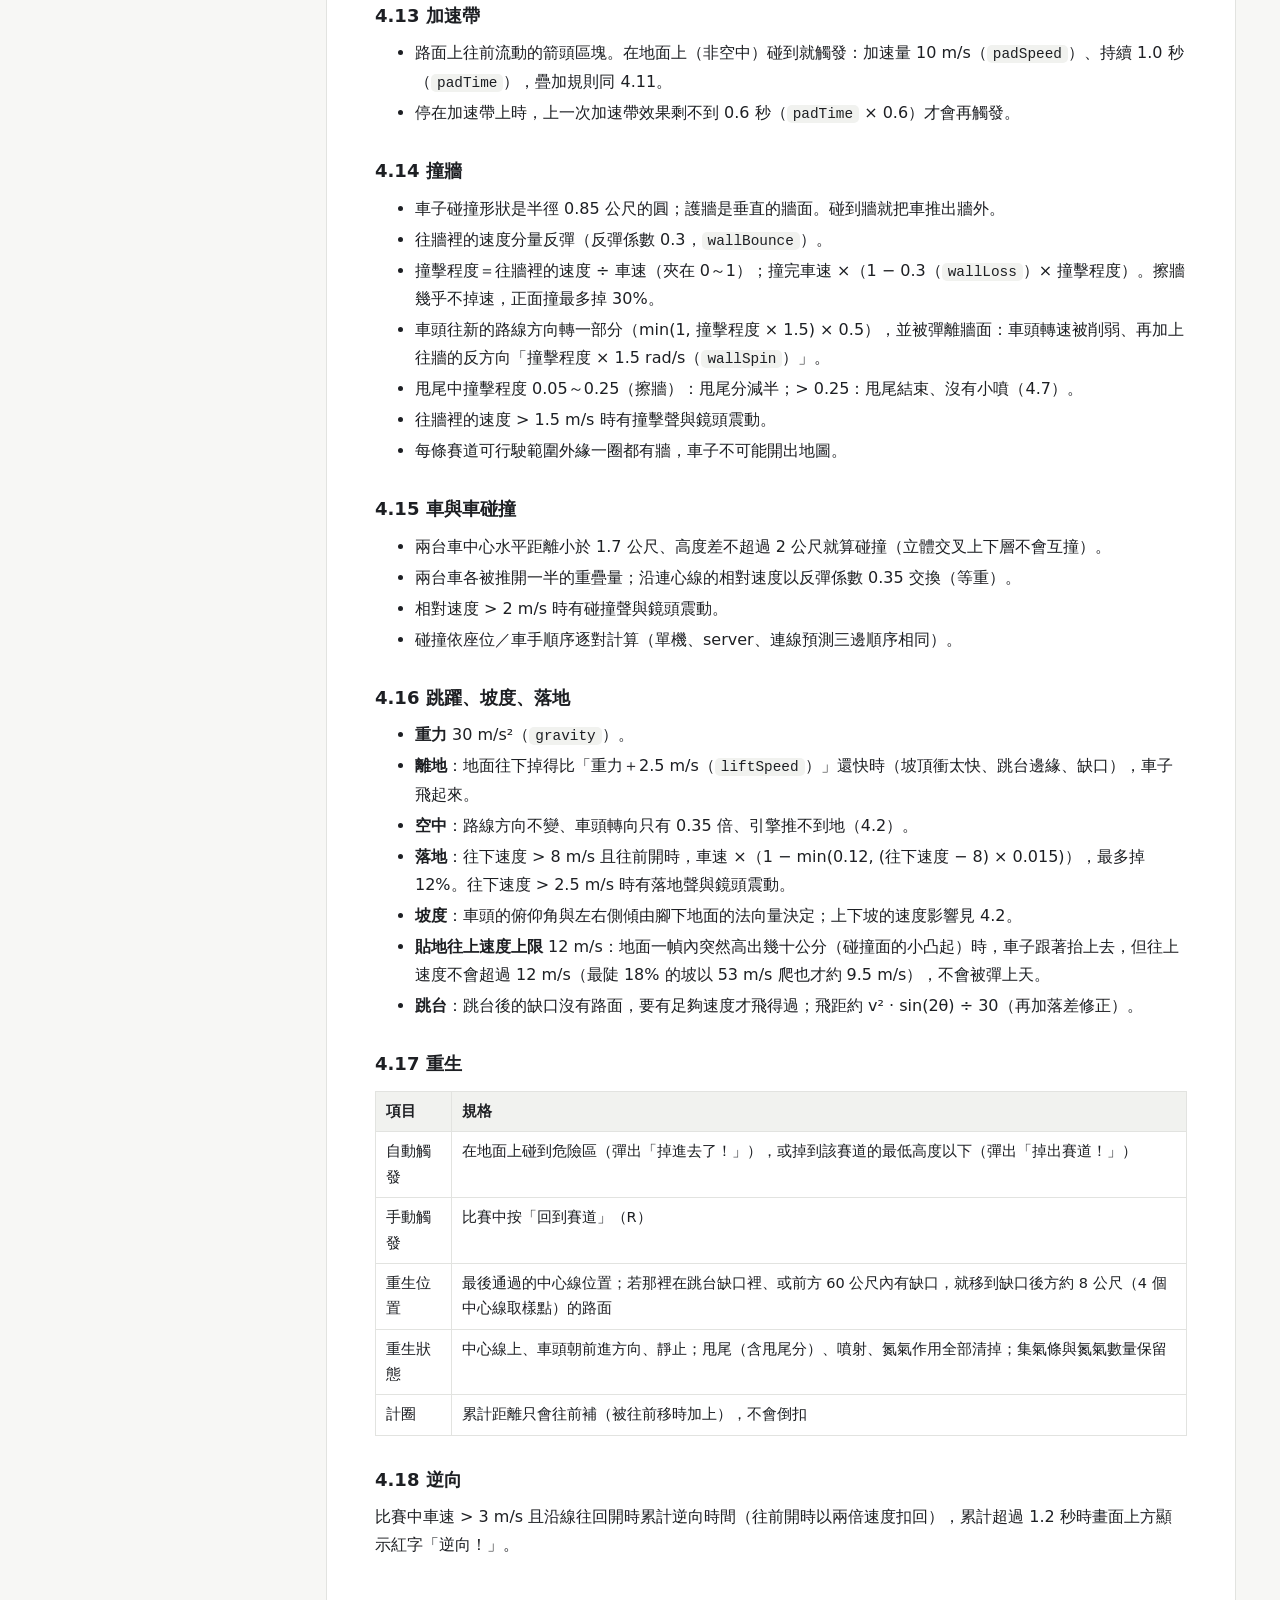
==== commit e05bec54: "3.0.0：賽道擴充到 10 條，新增 5 條長賽道（規格 3.0，Ken 2026-11-17 確認） 新賽道（一圈 3.1～4.4 km、高低差 52～140 m、跑 2 圈；都有連續髮夾、立體交" ====
--- a/docs/spec.html
+++ b/docs/spec.html
@@ -137,6 +137,11 @@
         <li><a href="#trk-snow">6.5 雪國山道</a></li>
         <li><a href="#trk-city">6.6 霓虹夜城</a></li>
         <li><a href="#trk-volcano">6.7 熔岩火山</a></li>
+        <li><a href="#trk-coast">6.8 斷崖海岸</a></li>
+        <li><a href="#trk-canyon">6.9 楓紅峽谷</a></li>
+        <li><a href="#trk-skyway">6.10 天際高架</a></li>
+        <li><a href="#trk-alpine">6.11 雪峰速降</a></li>
+        <li><a href="#trk-summit">6.12 雲海絕嶺</a></li>
       </ol>
     </li>
     <li><a href="#ai">7. 電腦車手（AI）</a></li>
@@ -166,8 +171,8 @@
   <h1>KCar 企劃規格</h1>
   <p class="sub">抓進彎時機、控甩尾角度的 3D 卡丁車競速網頁遊戲</p>
   <dl class="meta">
-    <dt>規格版本</dt><dd>2.3</dd>
-    <dt>對應遊戲版本</dt><dd>2.0.2（<code>js/version.js</code>）</dd>
+    <dt>規格版本</dt><dd>3.0</dd>
+    <dt>對應遊戲版本</dt><dd>3.0.0（<code>js/version.js</code>）</dd>
     <dt>最後更新</dt><dd>2026-11-17</dd>
     <dt>負責人</dt><dd>Ken</dd>
     <dt>狀態</dt><dd><span class="tag ok">現行</span></dd>
@@ -245,7 +250,7 @@
 <thead><tr><th>元素</th><th>位置</th><th>內容與行為</th></tr></thead>
 <tbody>
 <tr><td>標題</td><td>上方中央</td><td>「KCar」，下面一行「甩尾 ‧ 小噴 ‧ 氮氣」</td></tr>
-<tr><td>賽道卡片</td><td>標題下方，一排最多 5 張</td><td>每張顯示賽道名稱、星等（★ 實心＝難度、☆ 補滿 5 顆）、「最佳 mm:ss.ss」（該賽道最佳單圈；沒有就顯示「尚無紀錄」）。選中的卡片黃底白框。點一下就換賽道（背景跟著換）。</td></tr>
+<tr><td>賽道卡片</td><td>標題下方，一排 5 張、共兩排（10 條，依 6.1 的順序）</td><td>每張顯示賽道名稱、星等（★ 實心＝難度、☆ 補滿 5 顆）、「最佳 mm:ss.ss」（該賽道最佳單圈；沒有就顯示「尚無紀錄」）。選中的卡片黃底白框。點一下就換賽道（背景跟著換）。</td></tr>
 <tr><td>模式按鈕</td><td>卡片下方一排（畫面太窄時拆成兩排）</td><td>「競賽（對 3 位電腦）」「計時賽」「自由練習」→ 直接開始該模式的倒數；「多人連線」→ 開連線對話框（已連上 server 時按鈕文字變「多人（已連線）」，按了直接進房間清單或目前的房間）</td></tr>
 <tr><td>紀錄列</td><td>模式按鈕下方</td><td>「這條賽道　最佳單圈 mm:ss.ss　計時賽最佳 mm:ss.ss」，沒有紀錄顯示 <code>--:--.--</code>；載入中隱藏</td></tr>
 <tr><td>操作說明、設定</td><td>右上角</td><td>「操作說明」→ 開操作說明對話框（8.7）；「設定」→ 開設定對話框（8.5、8.8）</td></tr>
@@ -664,6 +669,7 @@
   <li><strong>空中</strong>：路線方向不變、車頭轉向只有 0.35 倍、引擎推不到地（4.2）。</li>
   <li><strong>落地</strong>：往下速度 &gt; 8 m/s 且往前開時，車速 ×（1 − min(0.12, (往下速度 − 8) × 0.015)），最多掉 12%。往下速度 &gt; 2.5 m/s 時有落地聲與鏡頭震動。</li>
   <li><strong>坡度</strong>：車頭的俯仰角與左右側傾由腳下地面的法向量決定；上下坡的速度影響見 4.2。</li>
+  <li><strong>貼地往上速度上限</strong> 12 m/s：地面一幀內突然高出幾十公分（碰撞面的小凸起）時，車子跟著抬上去，但往上速度不會超過 12 m/s（最陡 18% 的坡以 53 m/s 爬也才約 9.5 m/s），不會被彈上天。</li>
   <li><strong>跳台</strong>：跳台後的缺口沒有路面，要有足夠速度才飛得過；飛距約 v² · sin(2θ) ÷ 30（再加落差修正）。</li>
 </ul>
 
@@ -854,15 +860,18 @@
   <li><strong>中心線</strong>：每 2 公尺一個取樣點，記錄路面半寬、側傾、是否在缺口上；用來算圈數、名次、電腦走線、小地圖、重生位置。</li>
   <li><strong>路寬</strong>：逐點不同；路面兩側有路緣石。</li>
   <li><strong>護牆</strong>：每一段左右可以是護牆、低護欄（物理同護牆）、或不放（開放路肩，開出去是草地／沙地／雪地，大幅減速）。</li>
-  <li><strong>加速帶</strong>：每條 3 個，寬約 4～7 公尺、長 8～12 公尺，效果見 4.13。</li>
-  <li><strong>捷徑</strong>：每條 1 條，較窄；多半是土路（極速 ×0.85），火山的捷徑是一般路面。</li>
+  <li><strong>圈數</strong>：一圈 2.2 公里以下的賽道跑 3 圈；3 公里以上的長賽道跑 2 圈（一場約 3～4 分鐘）。</li>
+  <li><strong>加速帶</strong>：每條 3～5 個（長賽道較多），寬約 4～7 公尺、長 8～12 公尺，效果見 4.13。</li>
+  <li><strong>捷徑</strong>：每條 1～2 條，較窄；多半是土路（極速 ×0.85），火山的捷徑是一般路面。</li>
+  <li><strong>坡度</strong>：主線坡度上限 18%，捷徑上限 22%；連續爬升段不用一路同坡度，中間要有平段或下坡讓節奏有變化。</li>
   <li><strong>跳台缺口</strong>：缺口段沒有路面，掉下去就重生到缺口後方（4.17）。</li>
   <li><strong>危險區</strong>：海、湖、河、熔岩，在地面上碰到就重生。</li>
   <li><strong>立體交叉</strong>：兩段路上下交叉時分上下層，物理各算各的（橋上橋下的車不會互撞）。</li>
   <li><strong>隧道</strong>：只有外觀，不影響物理。</li>
   <li><strong>地圖邊界</strong>：可行駛範圍外緣一圈都有牆；掉到賽道最低高度以下就重生。</li>
   <li><strong>場景物件</strong>：樹、石頭、房子等依主題撒在路旁；車開得到的範圍內的物件有碰撞。來源有三種：CC0 素材包（Kenney、Quaternius）、程式畫的、AI 生成的（參考圖用 Flux 產、TRELLIS.2 轉 3D，地標上限 15,000 面）；逐件來源見 <code>assets_src/props/LICENSE.md</code>。</li>
-  <li>首頁卡片的順序依難度：椰林海灘、櫻花古都、雪國山道、霓虹夜城、熔岩火山。</li>
+  <li>首頁卡片的順序依難度：椰林海灘、櫻花古都、斷崖海岸、雪國山道、楓紅峽谷、霓虹夜城、天際高架、雪峰速降、熔岩火山、雲海絕嶺。</li>
+  <li><strong>長賽道（6.8～6.12）的共通要求</strong>：一圈 3.0～4.2 公里；高低差 45～150 公尺；至少 18 個彎，其中至少一組連續髮夾（三個以上）；至少 1 個立體交叉；有窄路段（半寬 4.5～5.5 公尺）；有一段坡頂看不到下坡方向的盲坡或盲彎。</li>
 </ul>
 
 <h3 id="trk-list">6.2 賽道總覽</h3>
@@ -874,9 +883,14 @@
 <tr><td>雪國山道</td><td><code>snow</code></td><td>★★★</td><td>雪山（陰天）</td><td class="num">2085.6</td><td class="num">3</td><td class="num">6.5～10</td><td class="num">41.4</td><td class="num">42.7</td><td class="num">1</td><td class="num">約 219</td><td class="num">49～50</td></tr>
 <tr><td>霓虹夜城</td><td><code>city</code></td><td>★★★★</td><td>夜晚城市</td><td class="num">1919.8</td><td class="num">3</td><td class="num">7～9</td><td class="num">16.4</td><td class="num">16.8</td><td class="num">0</td><td class="num">約 25</td><td class="num">48～53</td></tr>
 <tr><td>熔岩火山</td><td><code>volcano</code></td><td>★★★★★</td><td>火山（火燒雲）</td><td class="num">2153.4</td><td class="num">3</td><td class="num">5.5～7</td><td class="num">29.3</td><td class="num">36.6</td><td class="num">2</td><td class="num">約 132</td><td class="num">55～60</td></tr>
-</tbody>
-</table></div>
-<div class="note">「參考圈速」是無頭模擬（<code>node tools/sim.mjs tt</code>）中完美自動駕駛（每彎甩尾、時機剛好、全程在甜蜜區間）跑 3 圈的圈速範圍，給驗收時對照量級用，不是硬性目標。高低差＝中心線最高點減最低點。</div>
+<tr><td>斷崖海岸</td><td><code>coast</code></td><td>★★★</td><td>海岸懸崖（午後）</td><td class="num">3093.8</td><td class="num">2</td><td class="num">5.5～10</td><td class="num">55.1</td><td class="num">58</td><td class="num">1</td><td class="num">約 70、17</td><td class="num">74～84</td></tr>
+<tr><td>楓紅峽谷</td><td><code>canyon</code></td><td>★★★</td><td>秋天峽谷（白天）</td><td class="num">3535.0</td><td class="num">2</td><td class="num">5.5～10</td><td class="num">62.0</td><td class="num">67</td><td class="num">1</td><td class="num">約 54</td><td class="num">86～91</td></tr>
+<tr><td>天際高架</td><td><code>skyway</code></td><td>★★★★</td><td>夜晚城市高架</td><td class="num">3686.5</td><td class="num">2</td><td class="num">5～10</td><td class="num">51.8</td><td class="num">53</td><td class="num">1</td><td class="num">約 169</td><td class="num">82～85</td></tr>
+<tr><td>雪峰速降</td><td><code>alpine</code></td><td>★★★★</td><td>雪山（晴天）</td><td class="num">4144.6</td><td class="num">2</td><td class="num">5.5～10</td><td class="num">109.4</td><td class="num">117</td><td class="num">2</td><td class="num">約 64、28</td><td class="num">99～110</td></tr>
+<tr><td>雲海絕嶺</td><td><code>summit</code></td><td>★★★★★</td><td>高山（清晨雲海）</td><td class="num">4398.7</td><td class="num">2</td><td class="num">5.5～10</td><td class="num">140.2</td><td class="num">142</td><td class="num">1</td><td class="num">約 31</td><td class="num">102～107</td></tr>
+</tbody>
+</table></div>
+<div class="note">「參考圈速」是無頭模擬（<code>node tools/sim.mjs tt</code>）中完美自動駕駛（每彎甩尾、時機剛好、全程在甜蜜區間）跑完全程的圈速範圍，給驗收時對照量級用，不是硬性目標。高低差＝中心線最高點減最低點。長賽道有兩條捷徑時「捷徑省」依序列出。</div>
 
 
 <h3 id="trk-beach">6.3 椰林海灘（★）</h3>
@@ -952,6 +966,83 @@
 <tr><th>捷徑</th><td>橫越熔岩湖的窄石橋：沿線 1589 → 1959 公尺（主線約 371 公尺，捷徑約 239 公尺，省約 132 公尺），半寬 3.5 公尺，<strong>一般路面</strong>（不減速），兩側沒牆，失誤就掉進熔岩</td></tr>
 <tr><th>危險區</th><td>熔岩池、熔岩河、熔岩溪、火山口熔岩湖、熔岩湖</td></tr>
 <tr><th>地標</th><td>火山口、岩石拱橋、兩個熔岩跳台、熔岩湖石橋</td></tr>
+</tbody>
+</table></div>
+
+<h3 id="trk-coast">6.8 斷崖海岸（★★★）</h3>
+<p>長賽道入門。8 字形：從港口沿東岸海岸公路往南爬上海角，在燈塔下俯瞰全場，再沿三連髮夾一路下山，從高處的棧橋跨過起跑直線，飛越海灣回到沙灘與漁村。主角是「懸崖邊的爬坡 S 彎」與「三連下坡髮夾」。</p>
+<div class="table-wrap"><table>
+<tbody>
+<tr><th>路線</th><td>港口起跑直線（往東）→ 右彎接東岸海岸公路 → 沿懸崖爬坡的連續 S 彎 ×4（中間穿過海岬的海蝕洞隧道；臨海側低護欄、山側開放草坡）→ 懸崖邊窄直線（半寬 5.5）→ 南端海角燈塔 180° 大甩（約 55 公尺，全場最高）→ 盲坡 → 下坡 S 掃彎 → 90° 左彎 → 三連下坡髮夾（半徑 30 公尺、左右交替，每段腿下降 6～8 公尺）→ 90° 左彎 → 棧橋：從高處跨過起跑直線（立體交叉，高差約 11 公尺）→ 助跑道跳台飛越海灣入口 → 北邊沙灘左彎（開放沙地、椰林）→ 西邊漁村：三個直角彎（半徑 36 公尺、全牆）→ 左彎接回起跑直線</td></tr>
+<tr><th>側傾</th><td>−9°～+9°</td></tr>
+<tr><th>路肩</th><td>海岸公路臨海側低護欄、山側開放草坡；燈塔大甩內側開放；沙灘段開放沙地；漁村全牆</td></tr>
+<tr><th>跳台</th><td>1 個：棧橋末端飛越海灣入口，缺口約 20 公尺、落差約 2.5 公尺，最低車速約 35 m/s，落地區是下坡</td></tr>
+<tr><th>加速帶</th><td>4 個：燈塔大甩彎心內側、第三個髮夾出口、跳台助跑道（棧橋末端）、漁村出口</td></tr>
+<tr><th>捷徑</th><td>① 燈塔大甩內側的草坡小徑（土路、無牆、彎更急），主線約 255 公尺、捷徑約 184 公尺，省約 70 公尺；② 漁村出口的巷弄斜切最後一個左彎（土路、半寬 3.5、兩側牆），省約 17 公尺</td></tr>
+<tr><th>危險區</th><td>海（海灣、漁村外圍）</td></tr>
+<tr><th>地標</th><td>海角燈塔、海蝕洞、三連髮夾、跨過起跑直線的棧橋、海灣跳台</td></tr>
+</tbody>
+</table></div>
+
+<h3 id="trk-canyon">6.9 楓紅峽谷（★★★）</h3>
+<p>秋天的溪谷。前半在溪邊高速奔馳，接著三連髮夾之字坡爬上 60 公尺高的斷崖，從吊橋上跨過剛剛的溪邊路（高差約 58 公尺），再沿瀑布下坡、穿過岩洞、飛越溪流。主角是「三連髮夾」與「吊橋立體交叉」。</p>
+<div class="table-wrap"><table>
+<tbody>
+<tr><th>路線</th><td>溪谷底起跑直線 → 沿溪高速左右掃彎（左側是溪、開放河灘）→ 右轉往南、左轉往東的 S 彎 → 三連髮夾之字坡（右、左、右，半徑 32 公尺、半寬 8，每段腿 95 公尺、坡度約 14%）爬上斷崖 → 崖頂 50° 緩左彎接 140° 右長甩（平的，約 61 公尺高）→ 60 公尺引道 → 吊橋跨峽谷（橋長 180 公尺、半寬 6、兩側護欄，橋下是溪邊路）→ S 彎 → 150 公尺緩盲坡直線（半寬 5.5，窄路段）→ 瀑布旁 130° 下坡左彎 → 岩洞（105 公尺緩右彎下坡隧道）→ 跳台飛越溪流 → 楓林 S 彎 → 兩個 90° 左彎下坡回起跑直線</td></tr>
+<tr><th>側傾</th><td>−7°～+7°</td></tr>
+<tr><th>路肩</th><td>預設兩側護牆；溪邊開放河灘；斷崖邊與吊橋護欄</td></tr>
+<tr><th>跳台</th><td>1 個：岩洞出口後飛越溪流，缺口約 18 公尺，最低車速約 30 m/s，落地區是緩下坡</td></tr>
+<tr><th>加速帶</th><td>4 個：第一個髮夾彎心內側、崖頂長甩出口內側、過吊橋後的 S 彎、跳台助跑道</td></tr>
+<tr><th>捷徑</th><td>1 條：瀑布左彎內側的岩縫小徑（土路、無牆），主線約 249 公尺、捷徑約 195 公尺，省約 54 公尺</td></tr>
+<tr><th>危險區</th><td>溪流（溪邊路左側、跳台底下）</td></tr>
+<tr><th>地標</th><td>三連髮夾斷崖、吊橋、瀑布與岩洞、楓林</td></tr>
+</tbody>
+</table></div>
+
+<h3 id="trk-skyway">6.10 天際高架（★★★★）</h3>
+<p>夜晚的摩天大樓群。從地面街道沿兩圈螺旋匝道爬上高架，從 33 公尺高處跨過起跑直線，在大樓之間的高架上連續直角彎，再爬到 46 公尺的最高處從兩棟大樓之間飛過去，最後沿下坡螺旋回到地面、鑽地下隧道。主角是「720° 螺旋匝道」與「六處立體交叉」。</p>
+<div class="table-wrap"><table>
+<tbody>
+<tr><th>路線</th><td>地面街道起跑直線 → 直角右彎 → 螺旋匝道兩圈（左轉 720°、半徑約 34 公尺、側傾 −12°、爬升約 30 公尺、每層高差約 13 公尺，可以一路長甩）→ 右轉兩次繞回北方 → 第一層高架跨過起跑直線（高差約 33 公尺）→ 小 S 彎 → 大樓之間的高架直角連續彎 ×4（半徑 40 公尺、約 34 公尺高、跨過下面的地面路）→ S 彎爬上第二層高架（約 46 公尺，全場最高）→ 100 公尺助跑直線（半寬 10）→ 跳台從兩棟大樓之間飛過（起跳坡頂就是盲坡）→ 360° 右轉下坡螺旋（半徑 76 公尺、側傾 10°，從 32 公尺降到 12 公尺）→ 180° 左迴轉回地面 → 回程地面大道 S 彎 → 往西的 C 形繞道（4 個直角彎、半徑 38 公尺，中間兩段直線半寬 5，窄路段）→ 75 公尺直線 → 地下隧道（90 公尺、下沉約 6 公尺）→ 90° 左長甩（半徑 80 公尺）→ 回起跑直線</td></tr>
+<tr><th>側傾</th><td>−12°～+10°</td></tr>
+<tr><th>路肩</th><td>地面街道全程護牆、高架全程護欄</td></tr>
+<tr><th>跳台</th><td>1 個：第二層高架的大樓間跳台，缺口約 20 公尺、落差約 3 公尺，最低車速約 30 m/s，落地區是 75 公尺下坡；掉下去重生</td></tr>
+<tr><th>立體交叉</th><td>6 處：720° 螺旋自身疊三層、高架跨起跑直線、直角連續彎高架跨地面路、360° 下坡螺旋自身</td></tr>
+<tr><th>加速帶</th><td>4 個：螺旋匝道出口、跳台助跑道前段、下坡螺旋彎心內側、最後左長甩出口內側</td></tr>
+<tr><th>捷徑</th><td>C 形繞道中間的弧形土路（半寬 5、無牆），主線約 445 公尺、捷徑約 276 公尺，省約 169 公尺；土路減速，要開得順才划算</td></tr>
+<tr><th>危險區</th><td>無（高架下方掉落即重生）</td></tr>
+<tr><th>地標</th><td>螺旋匝道、大樓間跳台、下坡螺旋、地下隧道</td></tr>
+<tr><th>夜間</th><td>同霓虹夜城：跟著車走的補光、霓虹泛光</td></tr>
+</tbody>
+</table></div>
+
+<h3 id="trk-alpine">6.11 雪峰速降（★★★★）</h3>
+<p>從 110 公尺高的山頂起跑，前半一路高速下坡（傾斜彎、兩個滑雪跳台、冰洞），後半從谷底沿 1.5 圈的露天螺旋高架爬回去，再走之字髮夾與稜線回到山頂。主角是「下坡高速傾斜彎」與「螺旋高架」。</p>
+<div class="table-wrap"><table>
+<tbody>
+<tr><th>路線</th><td>山頂起跑直線（14° 緩彎）→ 下坡傾斜掃彎 ×3（右 56°、右 75°、左 105°，側傾 16°～17°；彎上坡度 8～9%，陡的 12～13% 放在直線上）→ 滑雪跳台 1 → 雪松林 S 彎 → 冰洞隧道（70 公尺下坡）→ 谷底冰湖邊 150° 長甩（半徑 62 公尺）→ 滑雪跳台 2 → 谷底 S 彎（中間直線半寬 5.5，窄路段）→ 露天螺旋高架（左轉 1.5 圈、半徑 46 公尺，從 1 公尺爬到 41 公尺，上下層高差約 22～24 公尺，兩側低護欄）→ 之字坡髮夾 ×3（半徑 36 公尺、半寬 9）→ 稜線（半寬 6、盲坡）→ 山頂 180° 大甩 → 回起跑直線</td></tr>
+<tr><th>側傾</th><td>−17°～+17°</td></tr>
+<tr><th>路肩</th><td>預設兩側護牆、路肩雪地；螺旋、稜線、冰湖長甩兩側低護欄；雪松林與捷徑①一帶開放雪坡</td></tr>
+<tr><th>跳台</th><td>2 個：滑雪跳台 1（缺口約 19 公尺、落差約 5.5 公尺）、滑雪跳台 2（缺口約 16 公尺、落差約 2.3 公尺），最低車速都約 27 m/s</td></tr>
+<tr><th>加速帶</th><td>5 個：跳台 1 助跑道、冰湖長甩彎心內側、螺旋出口、第一個髮夾出口的爬坡段、山頂大甩出口</td></tr>
+<tr><th>捷徑</th><td>① 滑雪道直下：從第一個傾斜彎前段分岔，直線切到第二個傾斜彎後的直線（雪地土路、半寬 7、無護欄），主線約 333 公尺、捷徑約 269 公尺，省約 64 公尺；② 越過結冰湖的土堤（半寬 4、兩側低護欄、外面是湖），主線約 142 公尺、捷徑約 114 公尺，省約 28 公尺</td></tr>
+<tr><th>危險區</th><td>冰湖的水、跳台底下</td></tr>
+<tr><th>地標</th><td>山頂小屋、兩個滑雪跳台、冰洞、冰湖與冰柱、螺旋高架、稜線</td></tr>
+</tbody>
+</table></div>
+
+<h3 id="trk-summit">6.12 雲海絕嶺（★★★★★）</h3>
+<p>最難最長的一條。從山腳湖畔出發，五連髮夾之字山道往上爬（參考日本伊呂波坂），經隧道、稜線、盲坡到約 140 公尺高的山頂雲海觀景台，飛越峽谷後沿傾斜掃彎一路衝下山，從石拱橋上跨過進山路回到湖畔。</p>
+<div class="table-wrap"><table>
+<tbody>
+<tr><th>路線</th><td>山腳湖畔起跑直線 → 松林 S 彎 → 五連髮夾之字山道（半徑 32～35 公尺、左右交替、半寬 9～10，髮夾本身約 6% 上坡，腿長 120／88／68／70／67／56 公尺、坡度約 13%）→ 山中隧道 → 稜線（半寬 5.5，窄路段）→ 盲坡（爬上山頂前 35 公尺的緩坡頂，兩側高護牆）→ 山頂雲海觀景台 180° 彎 → 助跑直線 → 大跳台飛越峽谷 → 下山傾斜掃彎 ×3（側傾 14°、−15°、12°，一路緩降）→ 石拱橋跨過進山路（高差約 47 公尺）→ 下坡橋跨過起點附近的松林 S 彎（高差約 14 公尺）→ 湖畔右轉 ×2（半徑 65 公尺）→ 回起跑直線</td></tr>
+<tr><th>側傾</th><td>−15°～+14°</td></tr>
+<tr><th>路肩</th><td>預設兩側護牆；懸崖側低護欄；稜線與下山段多處開放碎石坡</td></tr>
+<tr><th>跳台</th><td>1 個大跳台：缺口約 20 公尺、落差約 4 公尺，最低車速約 32 m/s；著陸坡 90 公尺（前 40 公尺 6% 緩坡、後 50 公尺 15%）</td></tr>
+<tr><th>加速帶</th><td>5 個：第一個髮夾出口後、第四個髮夾出口後、第一與第二個下山掃彎之間、湖南岸直線、湖畔最後彎出口</td></tr>
+<tr><th>捷徑</th><td>1 條：下山林道（從掃彎前的直線中段分岔、匯回，半寬 4.5、無牆），主線約 284 公尺、捷徑約 253 公尺，省約 31 公尺</td></tr>
+<tr><th>危險區</th><td>山腳的湖、懸崖下（掉下去重生）</td></tr>
+<tr><th>地標</th><td>五連髮夾山道、稜線、雲海觀景台、峽谷大跳台、石拱橋</td></tr>
 </tbody>
 </table></div>
 </section>
@@ -1384,6 +1475,7 @@
   <li>物理固定每秒 120 步，與畫面幀率無關；單幀時間超過 0.1 秒時以 0.1 秒計（避免卡頓後一次跑太多步）。</li>
   <li>高畫質的最低可接受幀率是 40 fps，低於就自動降到省電（8.8）。</li>
   <li>觸控裝置解析度倍率上限較低（見 8.8），降低手機負擔。</li>
+  <li>長賽道的場景物件密度要跟著調：一條賽道的物件總面數不超過現有賽道最多那條的 1.3 倍，模型檔（<code>assets/&lt;id&gt;.glb</code>）不超過 8 MB。</li>
   <li>多人連線 server 一台電腦可同時開多間房，每間房獨立迴圈。</li>
 </ul>
 <h3>12.2 支援環境</h3>
@@ -1488,10 +1580,13 @@
 
 <h3>13.6 賽道（第 6 章）</h3>
 <ul class="check">
-  <li>五條賽道都能從首頁載入並跑完 3 圈。</li>
+  <li>十條賽道都能從首頁載入並跑完規定圈數（6.2）；首頁卡片兩排、依 6.1 的順序。</li>
   <li>每條賽道的一圈長度與 6.2 表一致（以中心線資料檢查）。</li>
-  <li>每條賽道都看得到 3 個加速帶、1 條捷徑；椰林海灘 1 個跳台、雪國山道 1 個、熔岩火山 2 個。</li>
-  <li>霓虹夜城、櫻花古都的立體交叉上下層車子不會互撞、不會掉到另一層。</li>
+  <li>每條賽道的加速帶、捷徑、跳台數量與 6.3～6.12 一致。</li>
+  <li>長賽道（6.8～6.12）符合 6.1 的共通要求：一圈 3.0～4.2 公里、高低差達 6.2 目標的 ±20%、至少 18 個彎、有連續髮夾、有立體交叉、有窄路段與盲坡（盲彎）；主線坡度不超過 18%（<code>check_layout2.py</code> 檢查）。</li>
+  <li>所有立體交叉（櫻花古都、霓虹夜城、斷崖海岸、楓紅峽谷、天際高架三處、雲海絕嶺）上下層車子不會互撞、不會掉到另一層。</li>
+  <li>電腦車手在每條長賽道跑完全程不卡住（<code>node tools/sim.mjs race</code> 沒有卡住重生），跳台都飛得過。</li>
+  <li>長賽道在手機（觸控裝置）高畫質下維持 40 fps 以上，不自動降到省電。</li>
   <li><code>node tools/sim.mjs tt</code> 每條賽道「每彎時機剛好、全程在綠區」的圈速落在 6.2 參考圈速附近，且比「不甩尾」與「每彎甩但時機太早或太晚」都快。</li>
 </ul>
 
@@ -1560,6 +1655,10 @@
 <div class="table-wrap"><table>
 <thead><tr><th>規格版本</th><th>日期</th><th>遊戲版本</th><th>狀態</th><th>章節</th><th>改了什麼、為什麼</th></tr></thead>
 <tbody>
+<tr><td>3.0</td><td>2026-11-17</td><td>3.0.0</td><td><span class="tag ok">已實作</span></td><td>2.2、4.16、6.1、6.2、6.8～6.12、12.1、13.6</td><td>
+  <p><strong>賽道擴充到 10 條，新增 5 條長賽道、高低差大</strong>（Ken 2026-11-17 要求：現有賽道太短、太簡單，要有高低差）：新增斷崖海岸、楓紅峽谷、天際高架、雪峰速降、雲海絕嶺（6.8～6.12），一圈 3.0～4.2 公里（現有的是 1.7～2.2 公里）、高低差 45～150 公尺（現有的是 8～41 公尺），每條都有連續髮夾、立體交叉、窄路、盲坡、1～2 條捷徑。長賽道跑 2 圈，一場約 3～4 分鐘（6.1）。6.1 補圈數、坡度上限、長賽道共通要求，加速帶與捷徑數量放寬；首頁卡片改成兩排（2.2）；12.1 補長賽道的物件密度與模型大小上限；13.6 驗收跟著改。現有五條暫不動。</p>
+  <p>實作時依實際做出來的路線改寫 6.8～6.12 與 6.2 的數字（例如雪峰速降的螺旋改成露天高架、楓紅峽谷與雲海絕嶺的捷徑各剩 1 條、幾個跳台縮小讓電腦飛得過、落地不重摔）。同時修了兩個會把車彈上天的問題：隧道洞口的地形補片在傾斜彎上凸出路面，以及物理把一幀內的小高低差換算成很大的往上速度；4.16 補上「貼地往上速度上限 12 m/s」。電腦車手走捷徑時，直的地方看遠一點，不再左右擺盪。</p>
+</td></tr>
 <tr><td>2.3</td><td>2026-11-17</td><td>2.0.2</td><td><span class="tag ok">已實作</span></td><td>6.1</td><td>
   <p><strong>櫻花古都的五重塔換成 AI 生成的模型</strong>（Ken 2026-11-17 指定先上線）：場景美術的關鍵是模型品質，程式畫的物件質感不夠；免費素材包沒有夠好的日式建築，改用 AI 生成（Flux 產參考圖 → TRELLIS.2 轉 3D，4.8 萬面減到 1.46 萬面、貼圖 1024）。這一版參考圖畫成三層，之後會用「五層」重產。6.1 補上場景物件的三種來源。天空、光線、調色不變（試過三種風格，Ken 判定沒有比較好）。</p>
 </td></tr>
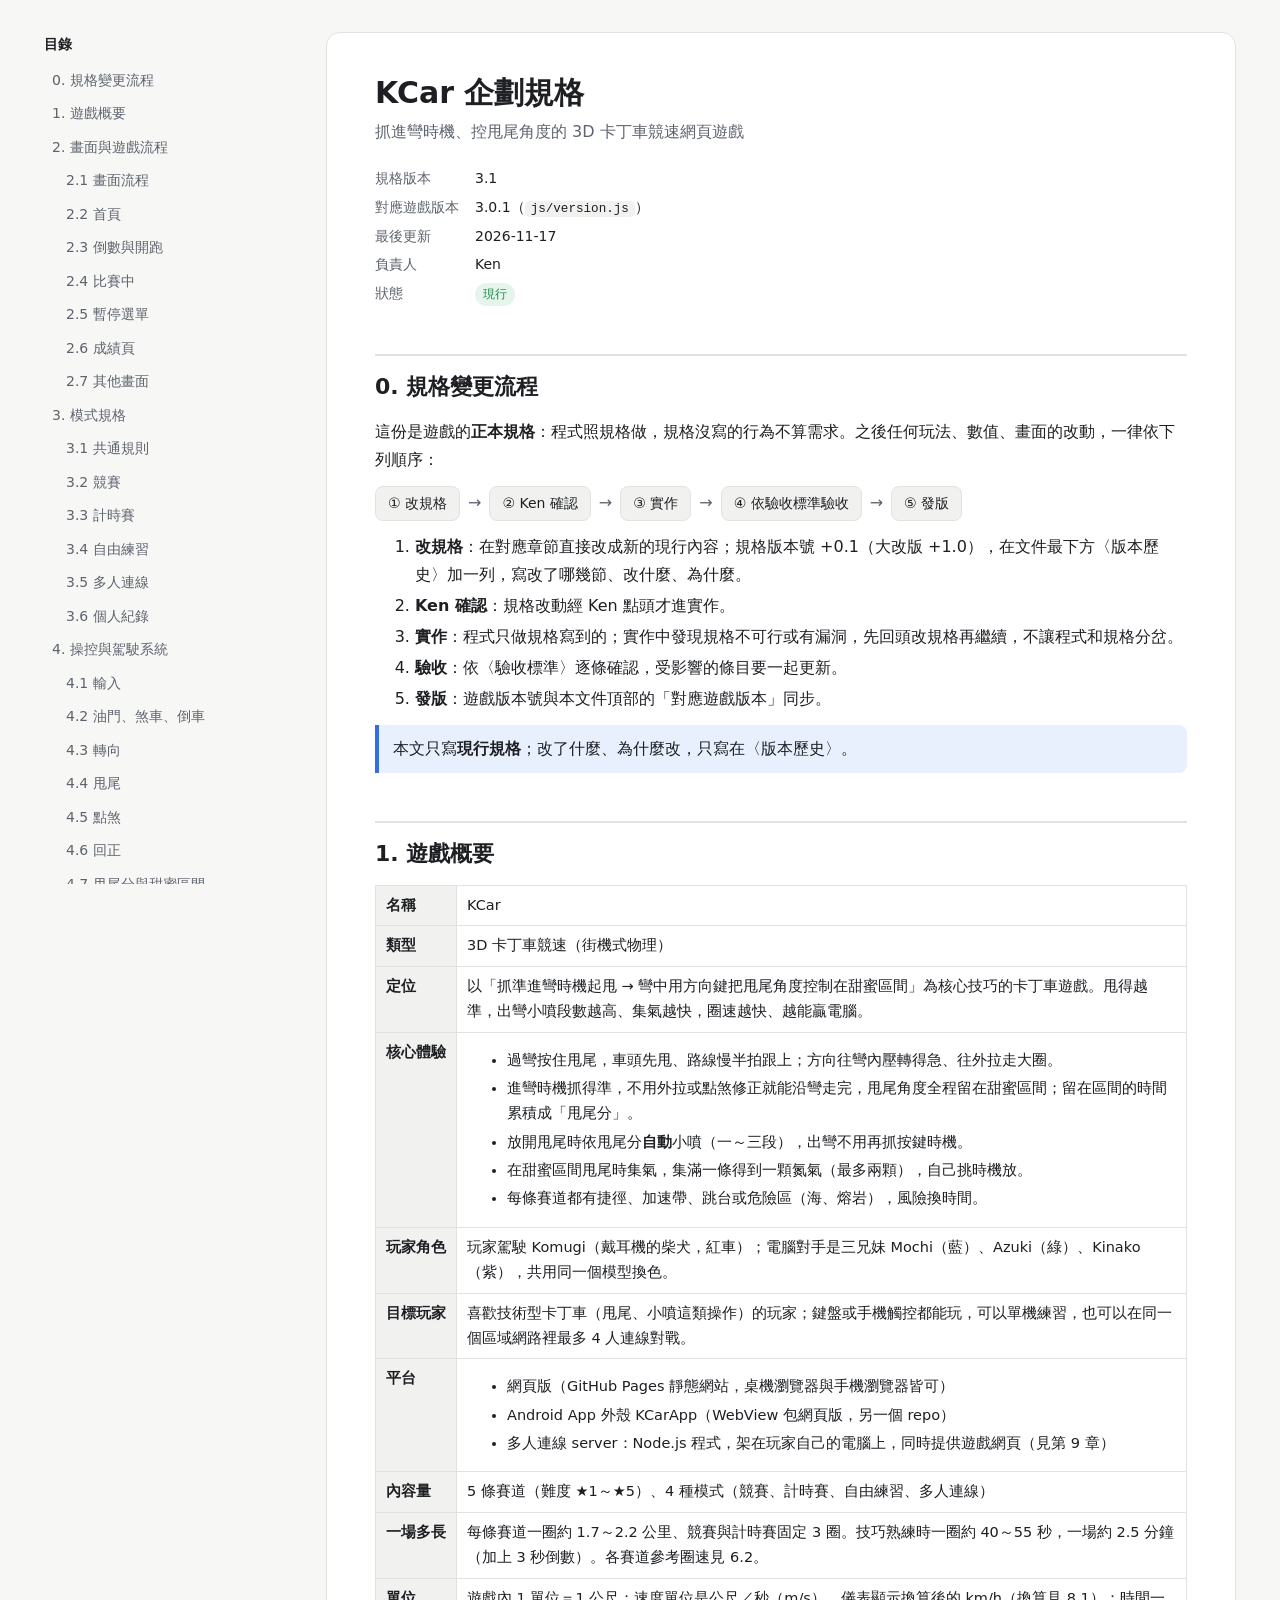
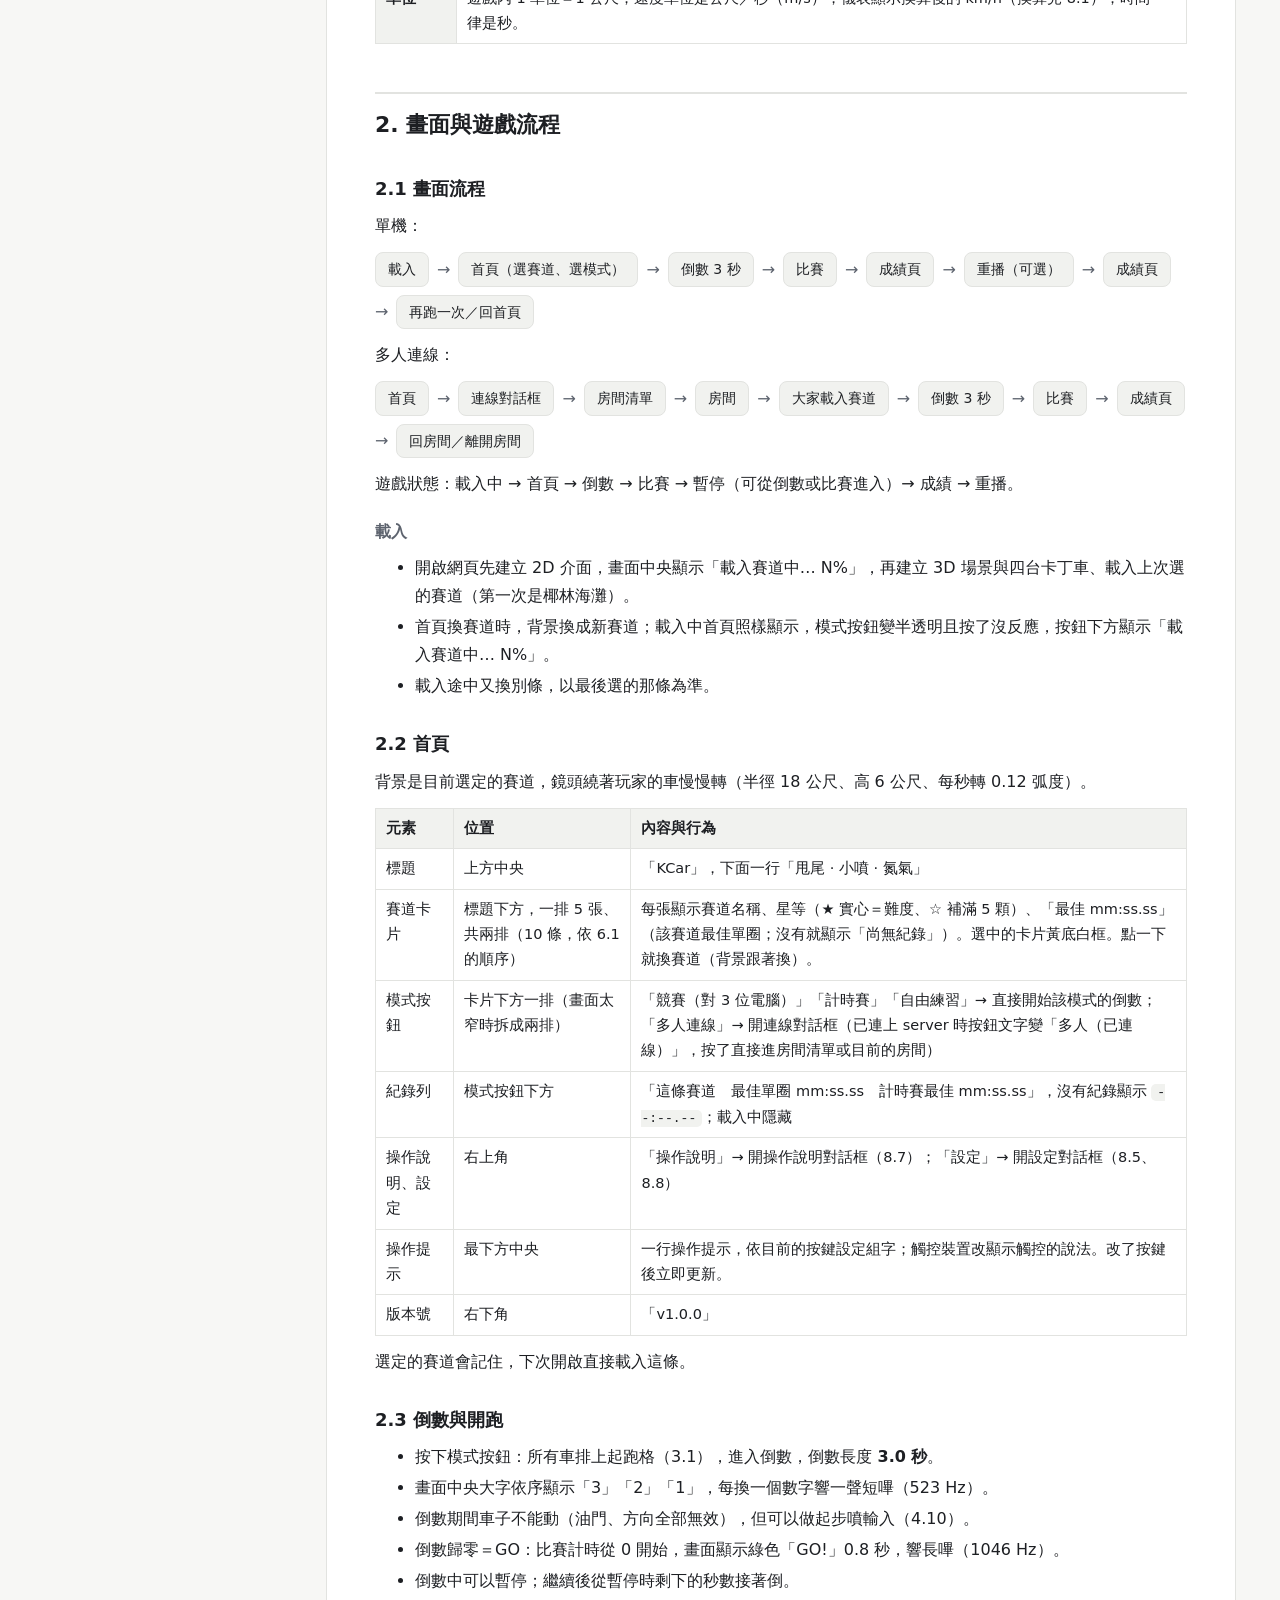
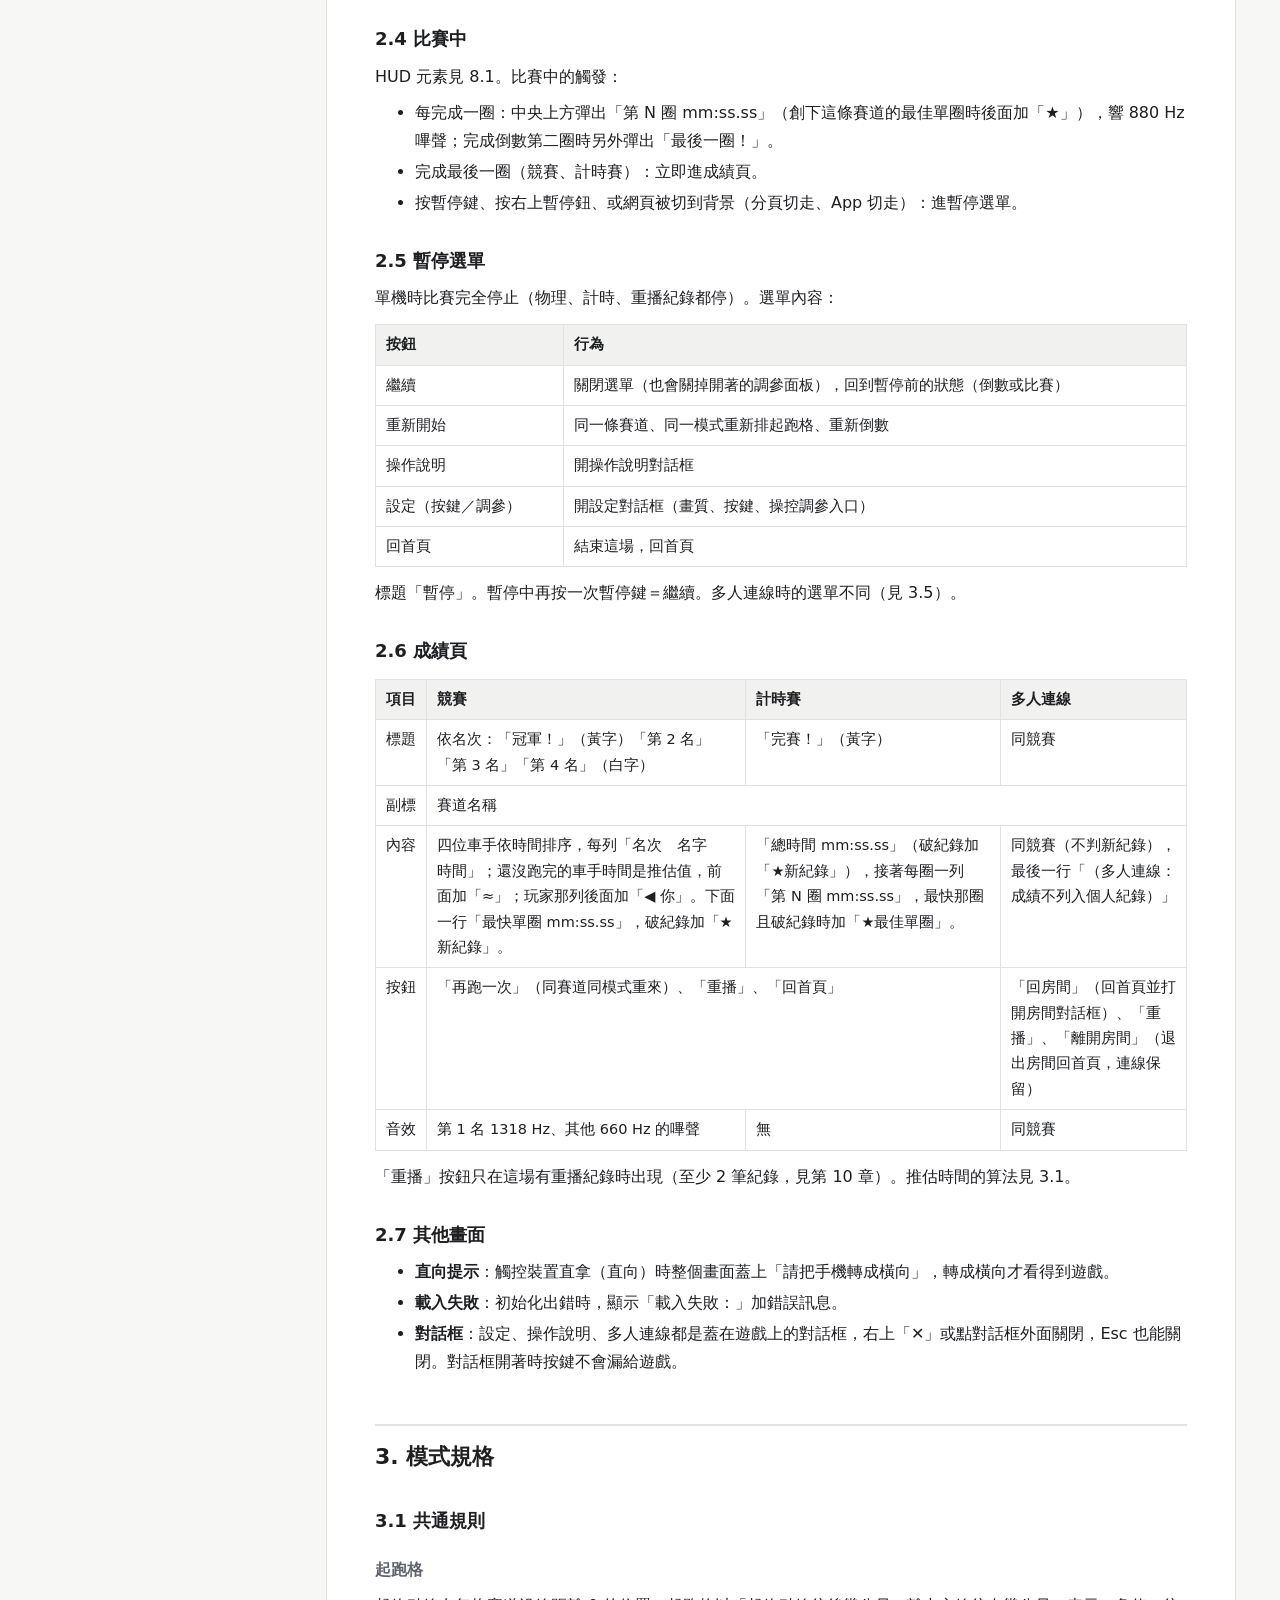
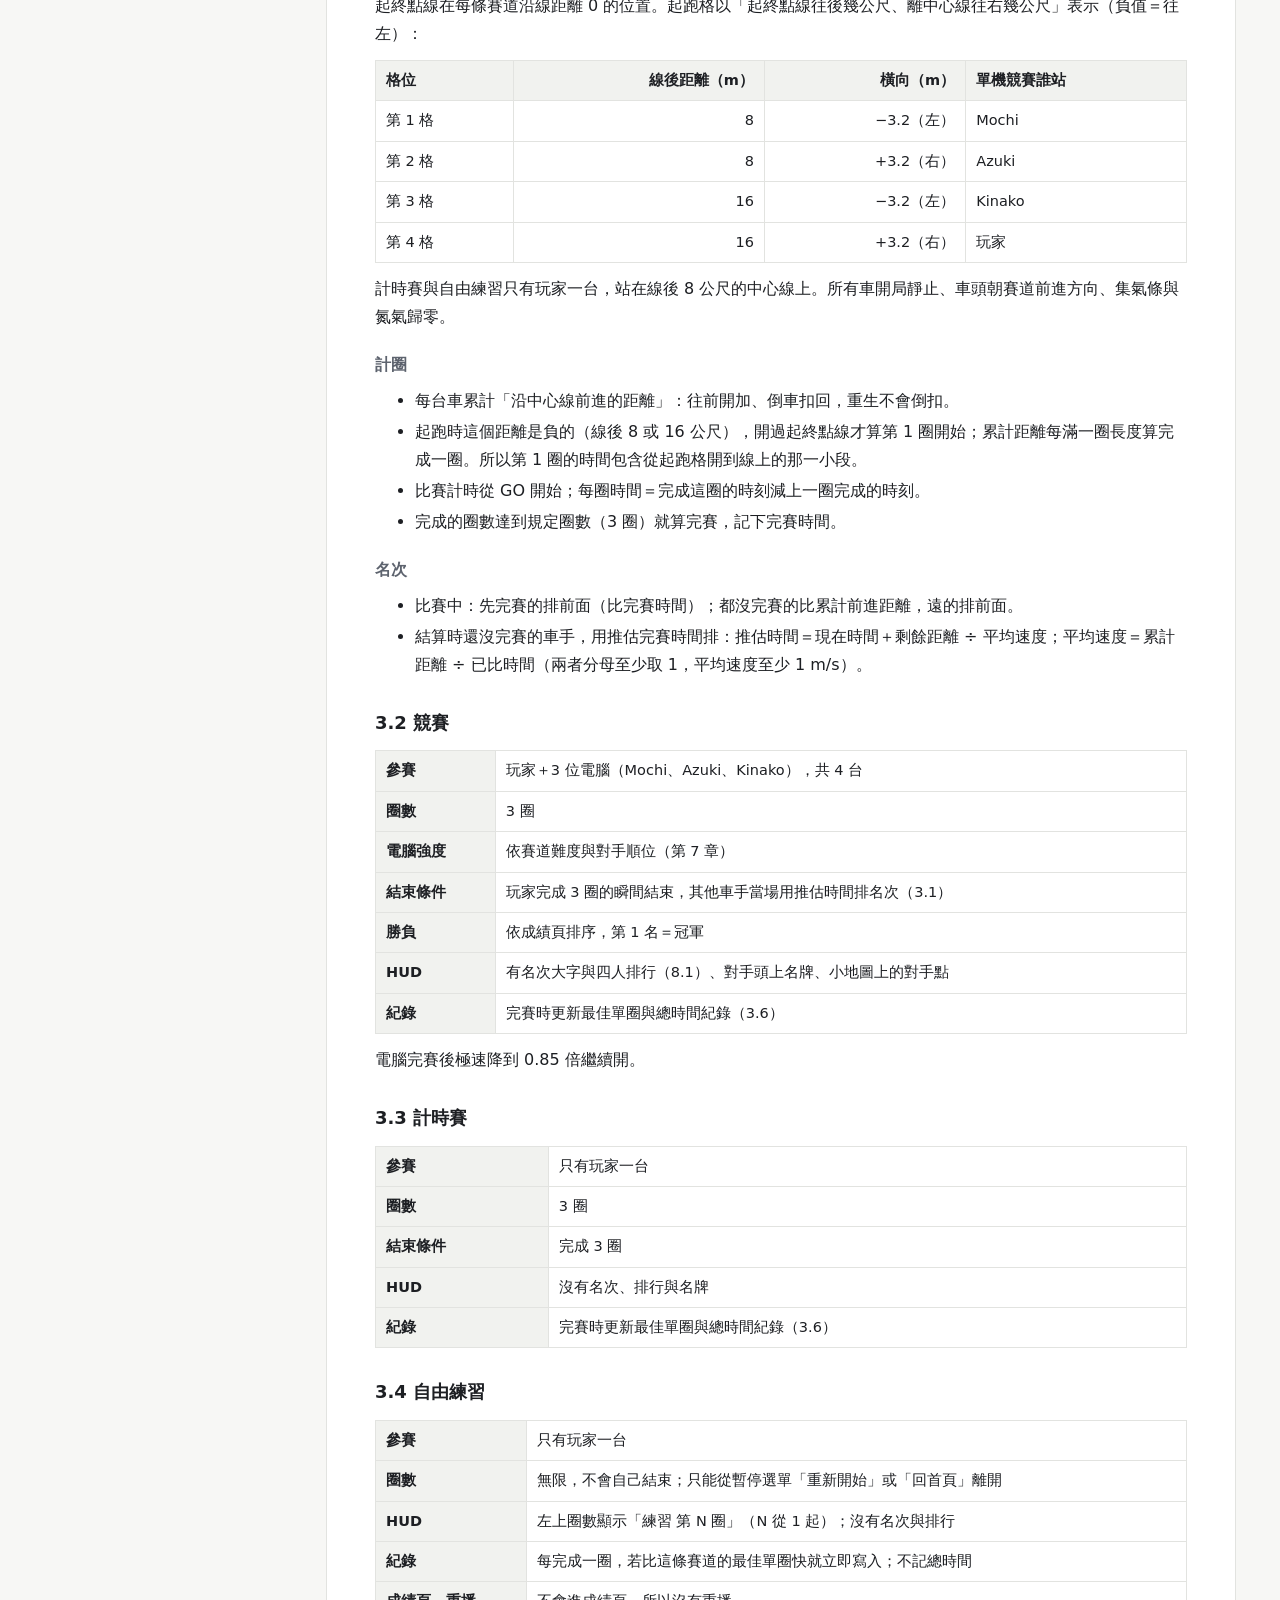
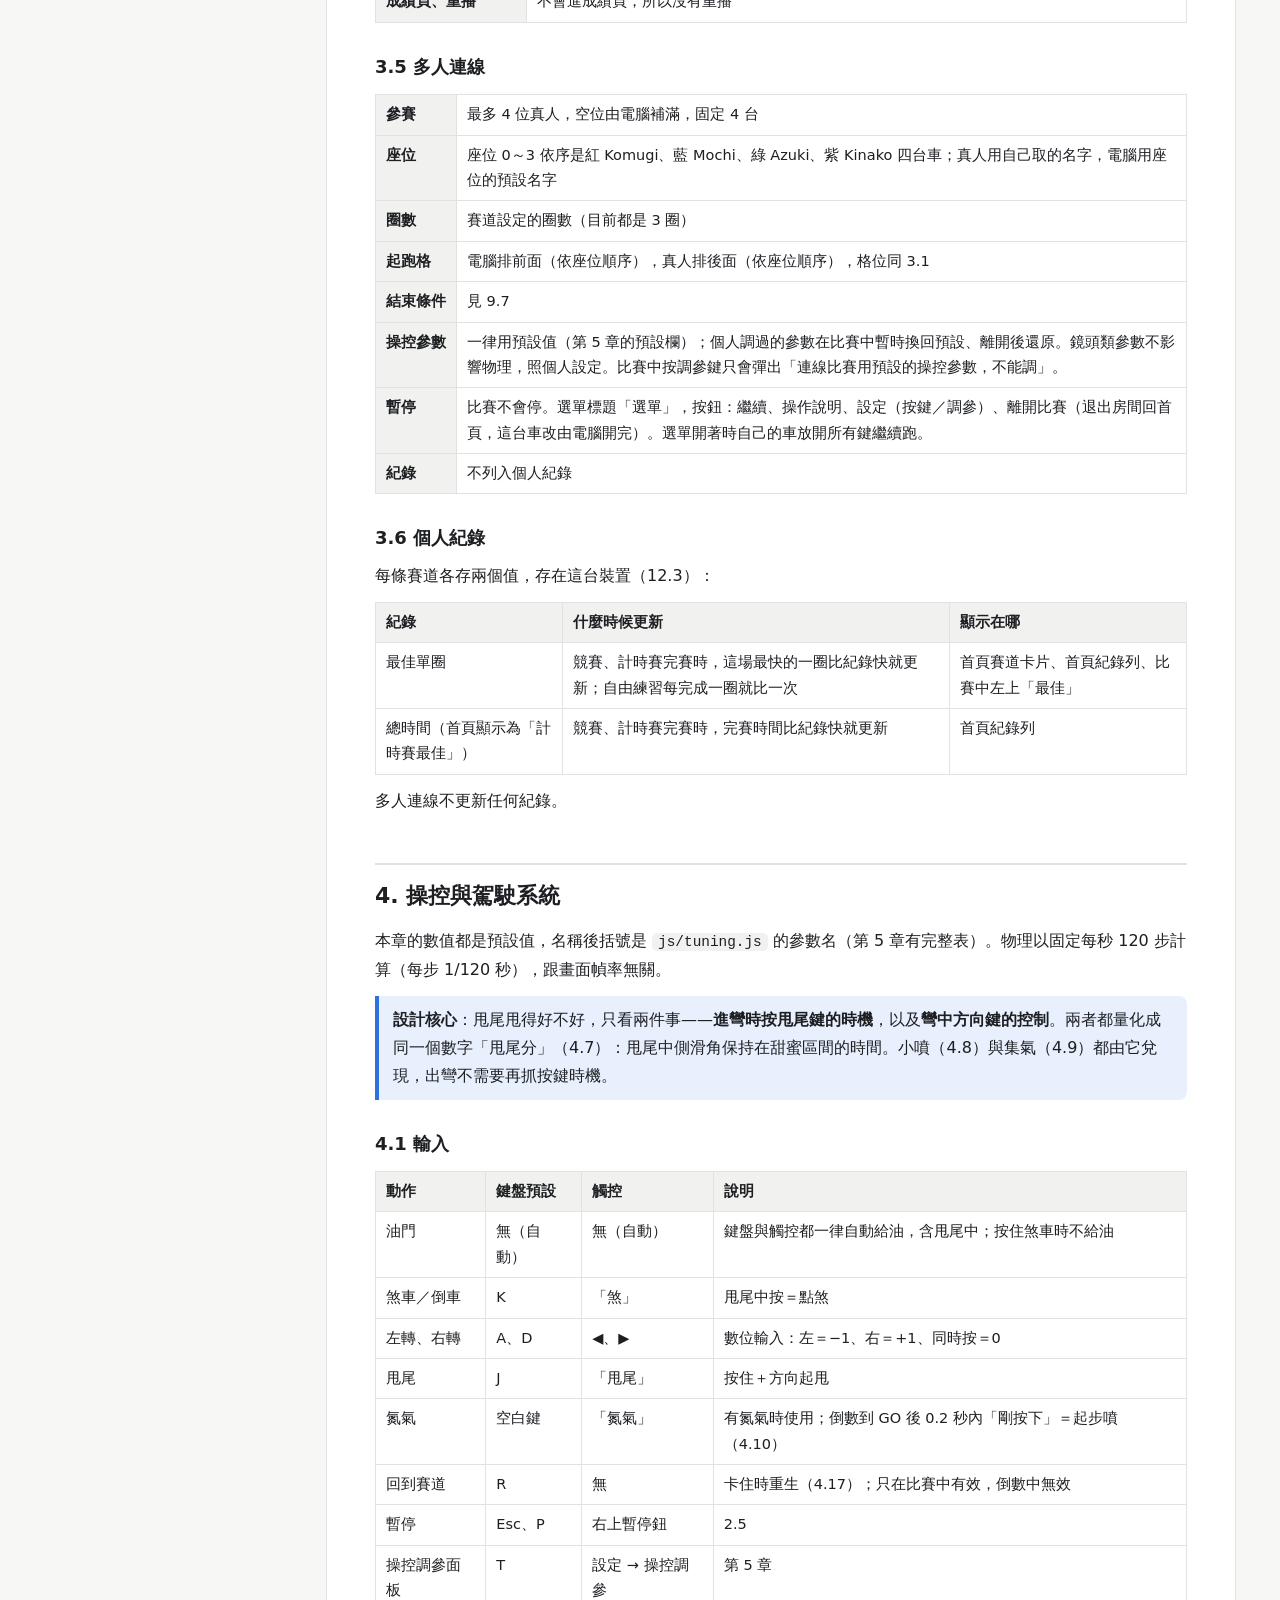
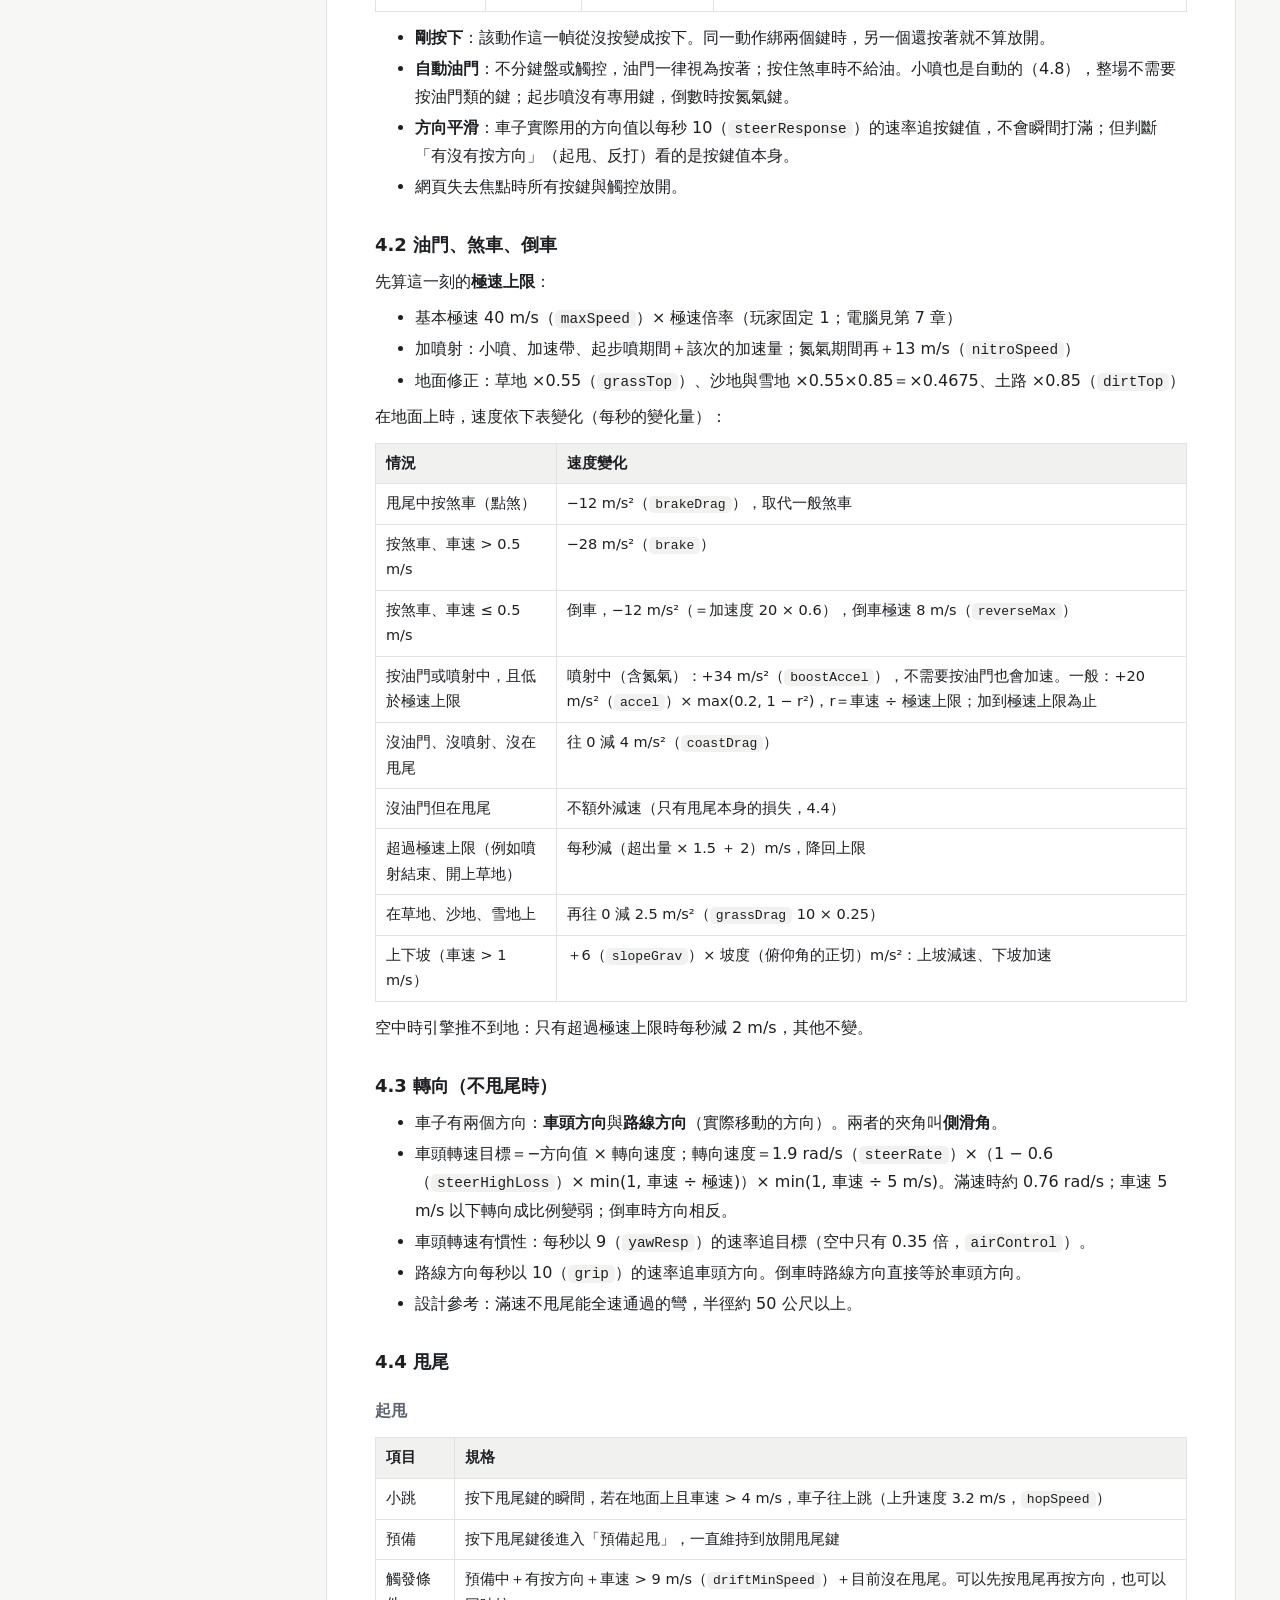
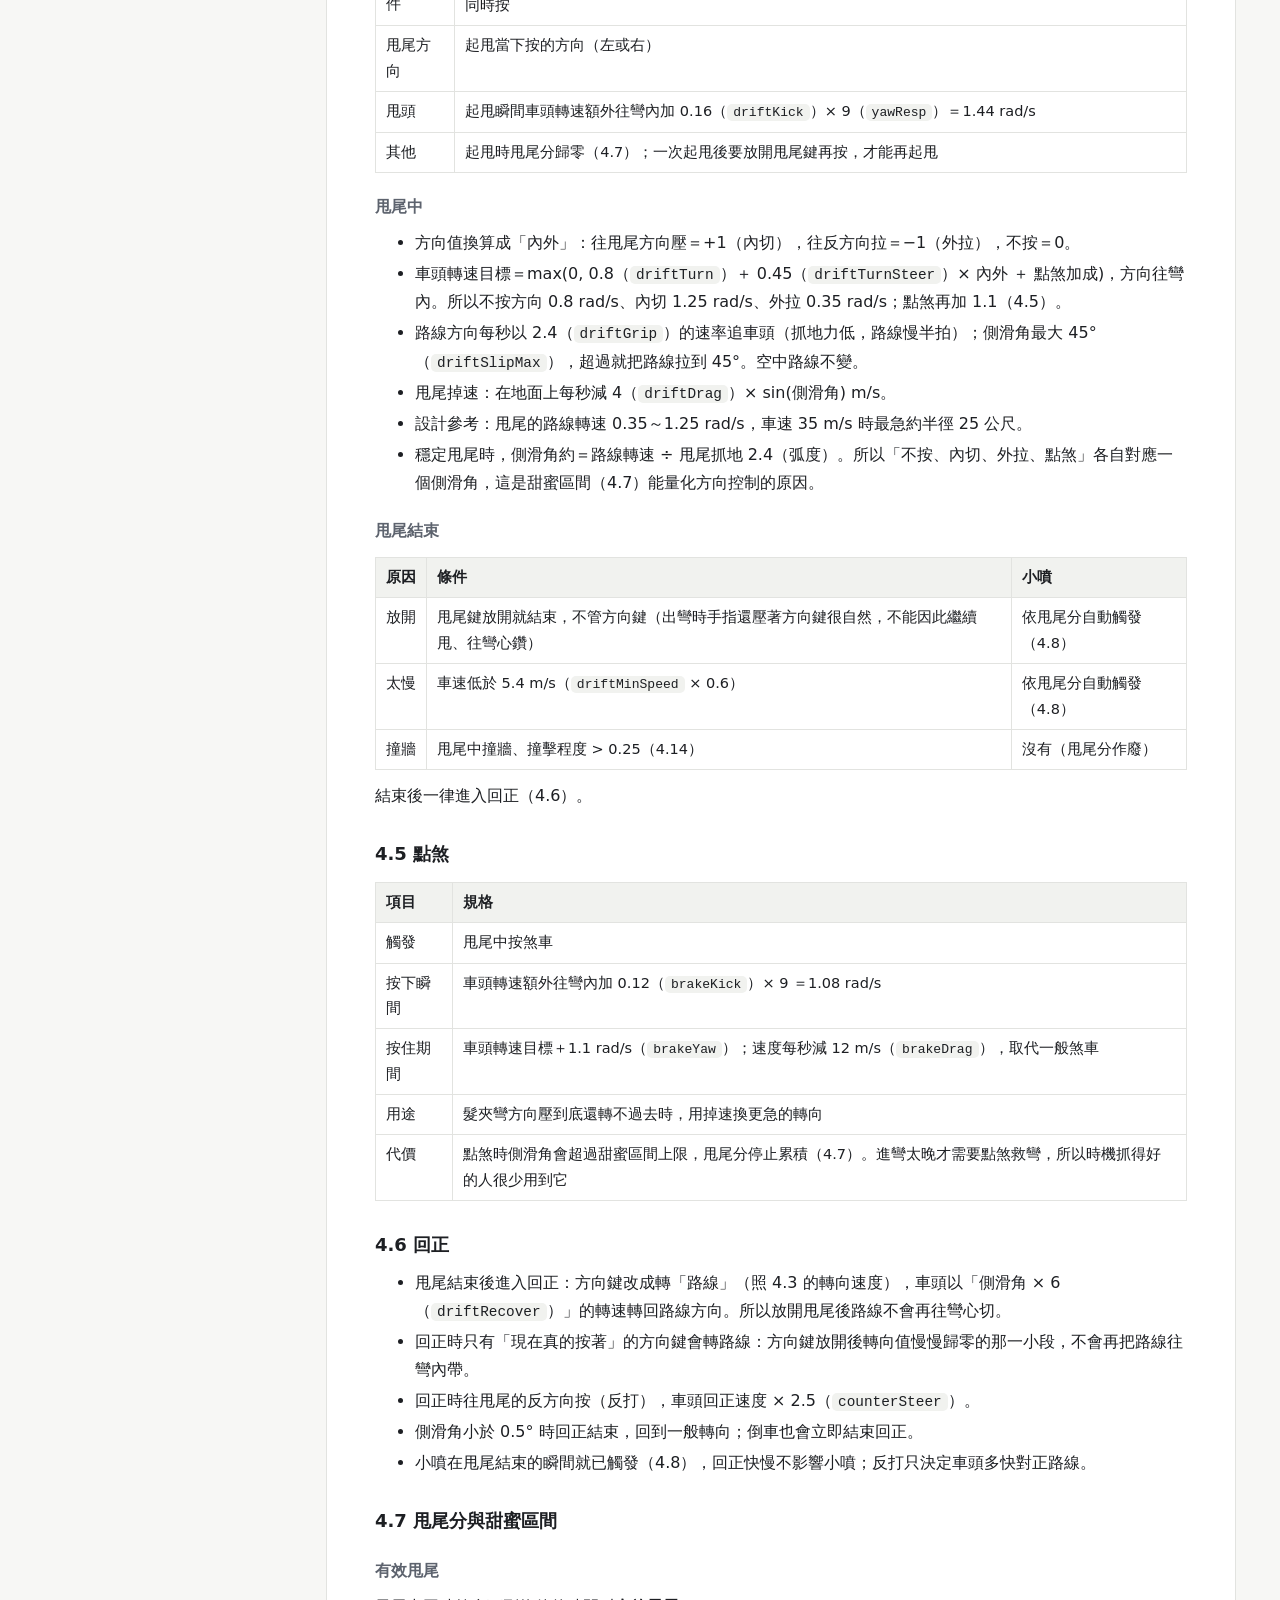
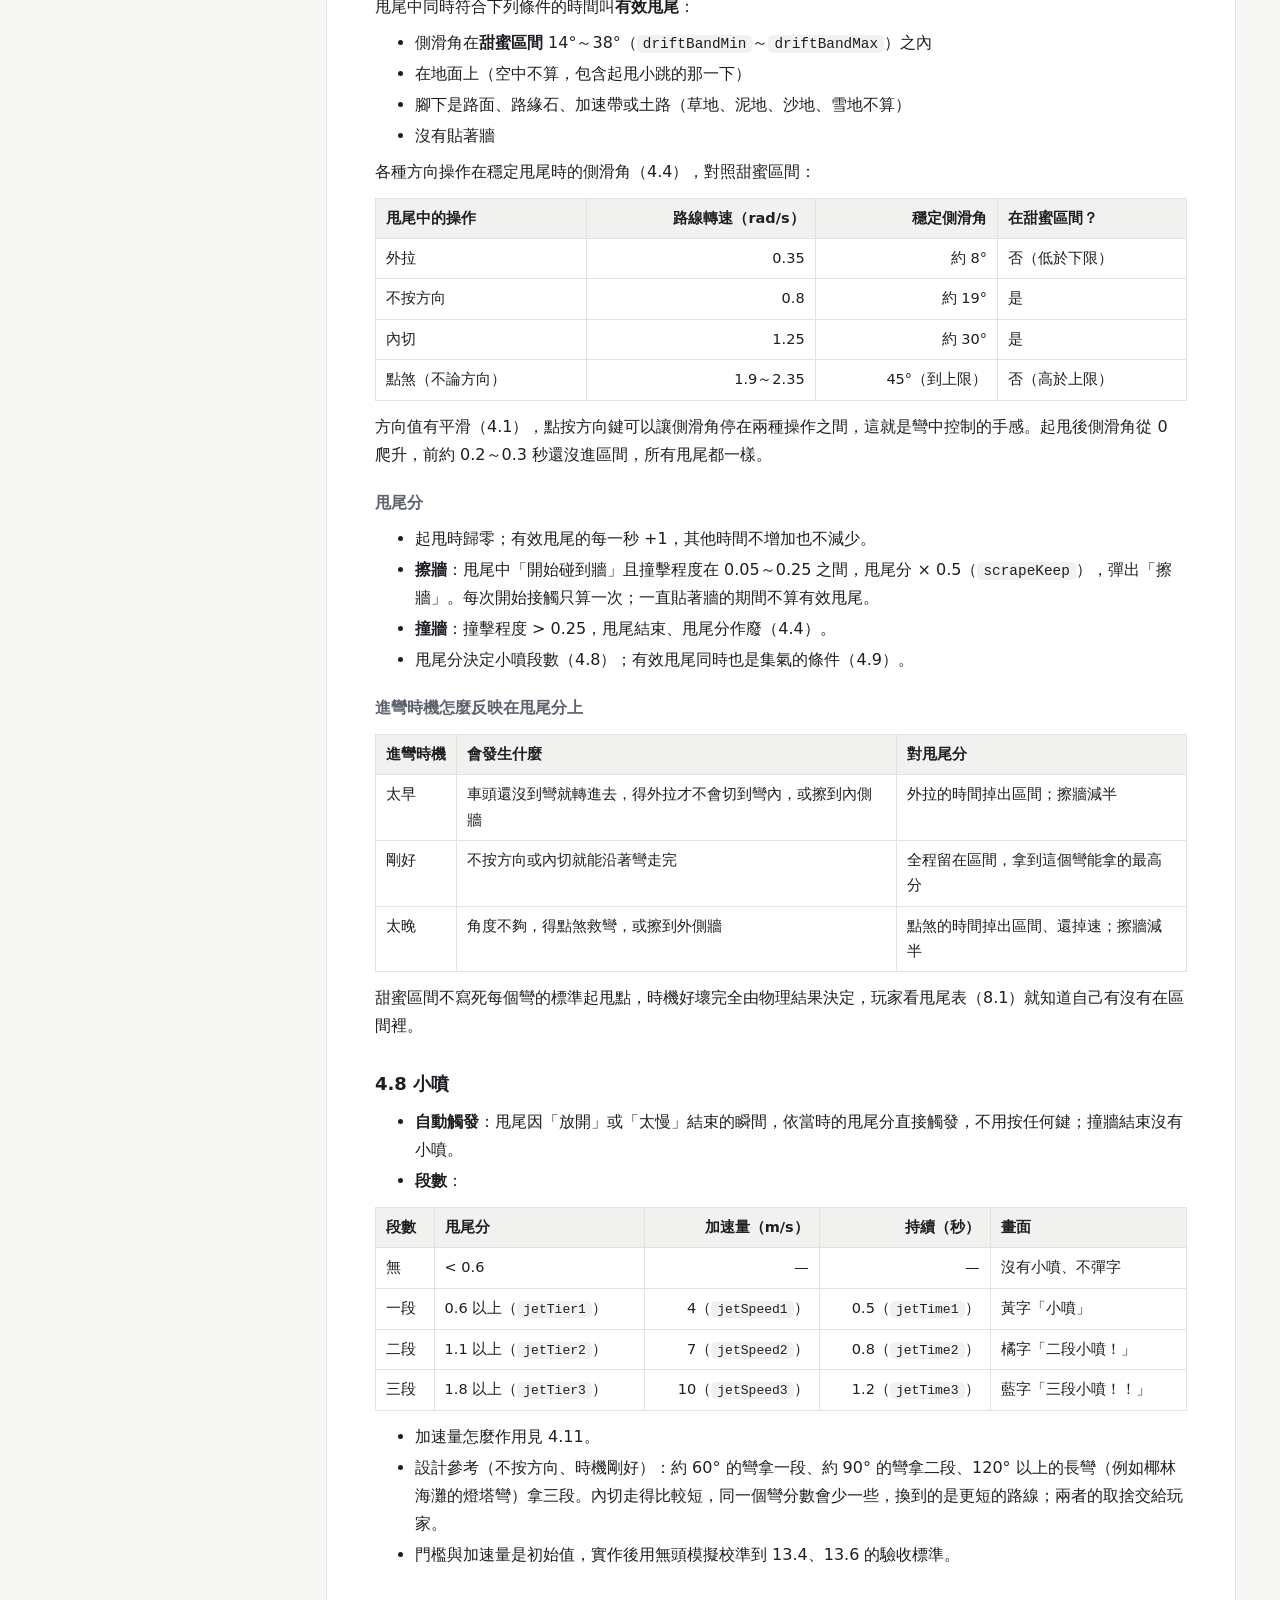
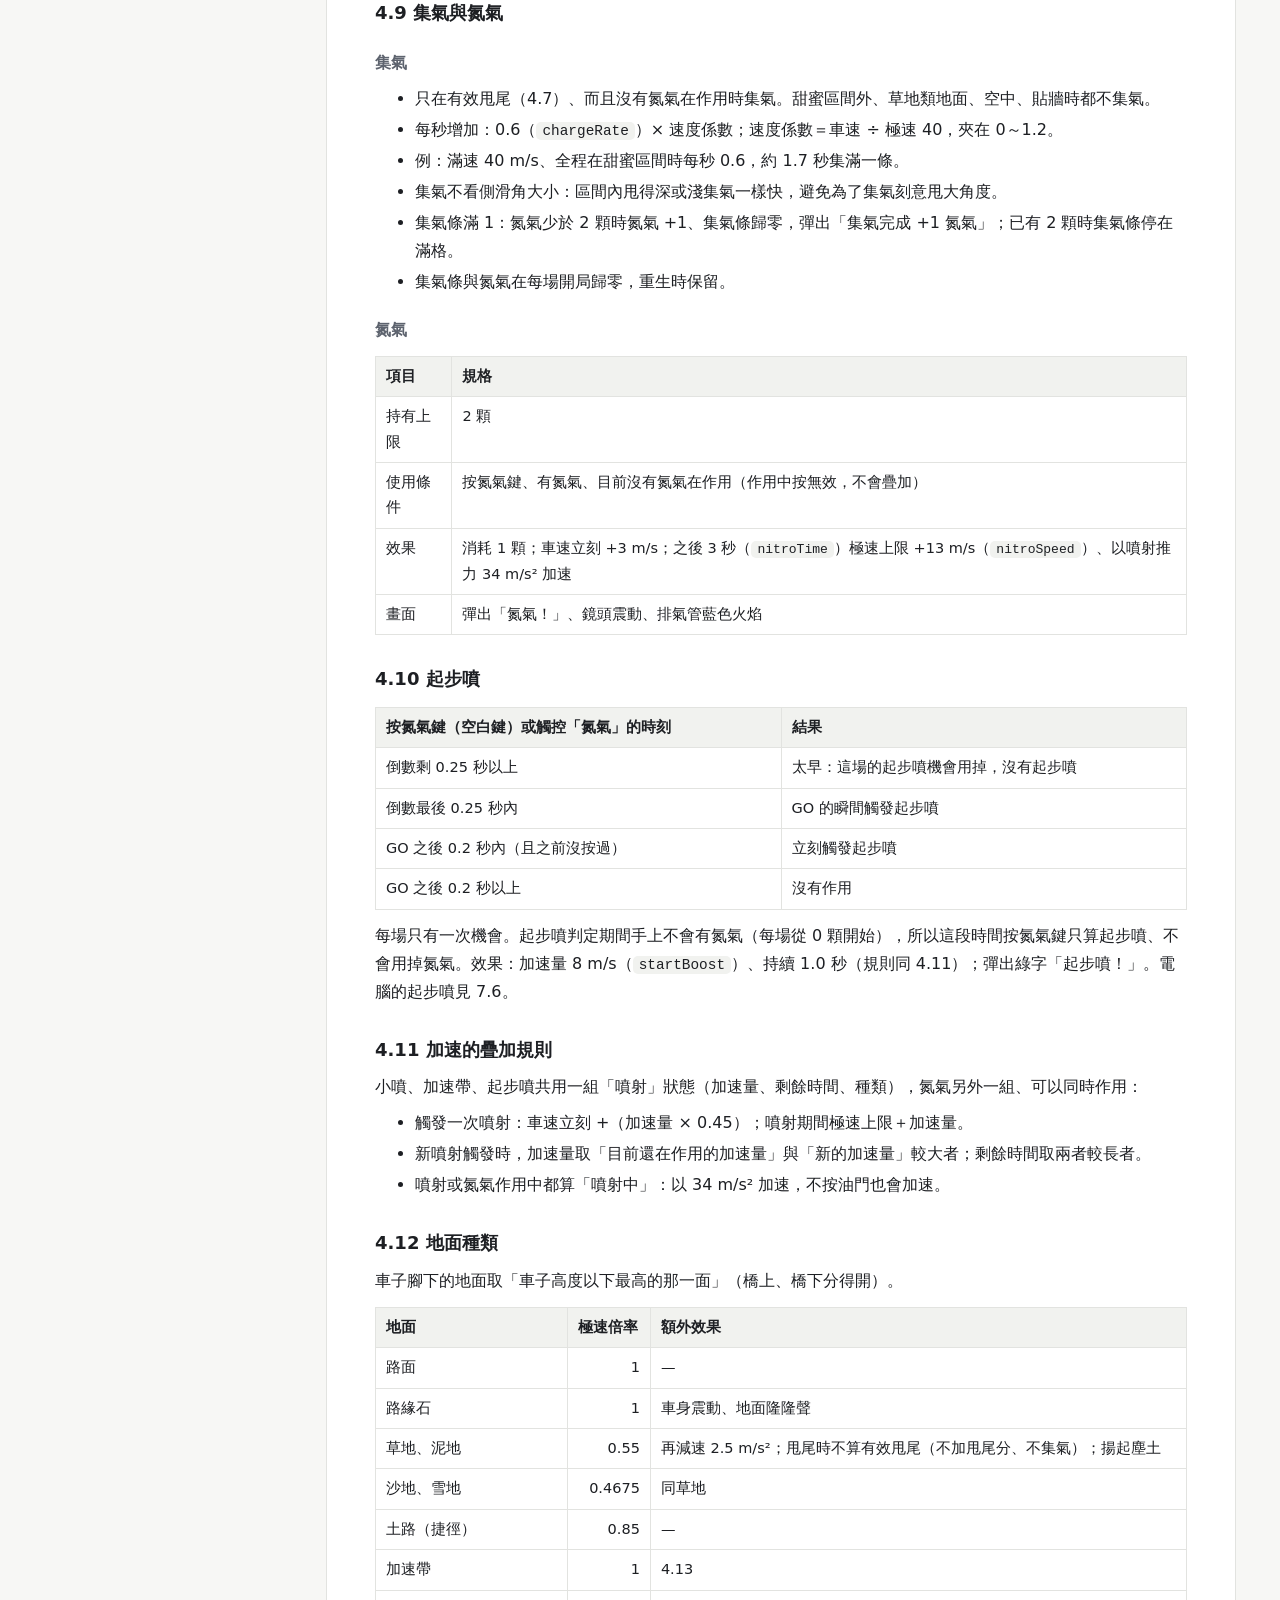
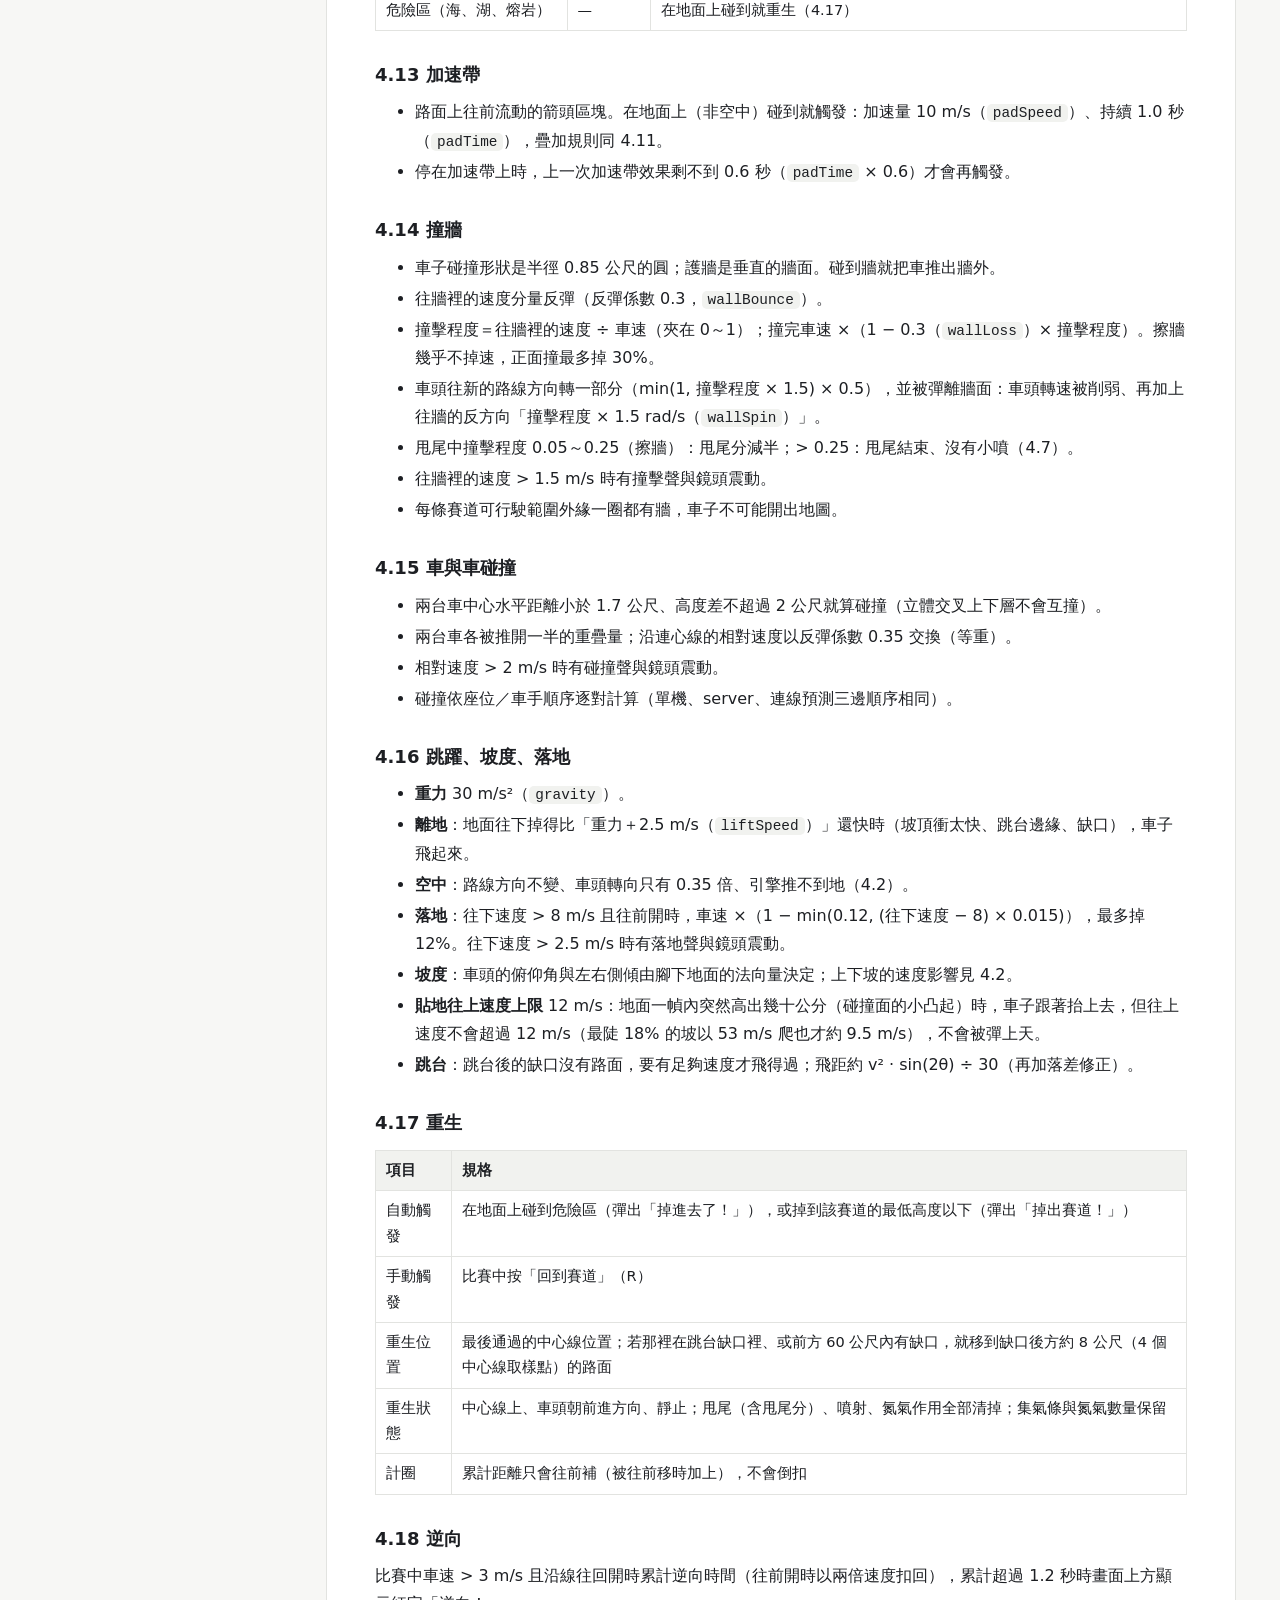
==== commit d5707184: "3.0.1：放開甩尾鍵就結束甩尾，回正不再往彎心帶（規格 3.1，Ken 2026-11-17 回報、確認） - kart.js：放開甩尾鍵就結束甩尾，不再因為方向鍵還壓著彎內而繼續內切（出彎時一路往" ====
--- a/docs/spec.html
+++ b/docs/spec.html
@@ -171,8 +171,8 @@
   <h1>KCar 企劃規格</h1>
   <p class="sub">抓進彎時機、控甩尾角度的 3D 卡丁車競速網頁遊戲</p>
   <dl class="meta">
-    <dt>規格版本</dt><dd>3.0</dd>
-    <dt>對應遊戲版本</dt><dd>3.0.0（<code>js/version.js</code>）</dd>
+    <dt>規格版本</dt><dd>3.1</dd>
+    <dt>對應遊戲版本</dt><dd>3.0.1（<code>js/version.js</code>）</dd>
     <dt>最後更新</dt><dd>2026-11-17</dd>
     <dt>負責人</dt><dd>Ken</dd>
     <dt>狀態</dt><dd><span class="tag ok">現行</span></dd>
@@ -494,7 +494,7 @@
 <div class="table-wrap"><table>
 <thead><tr><th>原因</th><th>條件</th><th>小噴</th></tr></thead>
 <tbody>
-<tr><td>放開</td><td>甩尾鍵放開，<strong>而且</strong>方向沒有往甩尾方向壓（放開甩尾鍵但方向還壓著彎內時，甩尾持續）</td><td>依甩尾分自動觸發（4.8）</td></tr>
+<tr><td>放開</td><td>甩尾鍵放開就結束，不管方向鍵（出彎時手指還壓著方向鍵很自然，不能因此繼續甩、往彎心鑽）</td><td>依甩尾分自動觸發（4.8）</td></tr>
 <tr><td>太慢</td><td>車速低於 5.4 m/s（<code>driftMinSpeed</code> × 0.6）</td><td>依甩尾分自動觸發（4.8）</td></tr>
 <tr><td>撞牆</td><td>甩尾中撞牆、撞擊程度 &gt; 0.25（4.14）</td><td>沒有（甩尾分作廢）</td></tr>
 </tbody>
@@ -516,6 +516,7 @@
 <h3 id="drv-recover">4.6 回正</h3>
 <ul>
   <li>甩尾結束後進入回正：方向鍵改成轉「路線」（照 4.3 的轉向速度），車頭以「側滑角 × 6（<code>driftRecover</code>）」的轉速轉回路線方向。所以放開甩尾後路線不會再往彎心切。</li>
+  <li>回正時只有「現在真的按著」的方向鍵會轉路線：方向鍵放開後轉向值慢慢歸零的那一小段，不會再把路線往彎內帶。</li>
   <li>回正時往甩尾的反方向按（反打），車頭回正速度 × 2.5（<code>counterSteer</code>）。</li>
   <li>側滑角小於 0.5° 時回正結束，回到一般轉向；倒車也會立即結束回正。</li>
   <li>小噴在甩尾結束的瞬間就已觸發（4.8），回正快慢不影響小噴；反打只決定車頭多快對正路線。</li>
@@ -1655,6 +1656,9 @@
 <div class="table-wrap"><table>
 <thead><tr><th>規格版本</th><th>日期</th><th>遊戲版本</th><th>狀態</th><th>章節</th><th>改了什麼、為什麼</th></tr></thead>
 <tbody>
+<tr><td>3.1</td><td>2026-11-17</td><td>3.0.1</td><td><span class="tag ok">已實作</span></td><td>4.4、4.6</td><td>
+  <p><strong>放開甩尾鍵就結束甩尾</strong>（Ken 2026-11-17 回報：過彎甩尾結束後車頭往彎心回正、撞內側牆）：原本放開甩尾鍵時若方向鍵還壓著彎內，甩尾會繼續，而且是內切的急轉（每秒約 72°），出彎時手指還按著方向鍵就一路往彎心鑽。改成放開甩尾鍵就結束（4.4）。另外回正時，方向鍵放開後轉向值慢慢歸零的那一小段不再把路線往彎內帶（約 4°、1～2 公尺），只有真的按著的方向鍵才轉路線（4.6）。電腦車手放開甩尾的同時就照走線按方向，不再先全部放掉（不然少了殘留轉向會晚一拍）。</p>
+</td></tr>
 <tr><td>3.0</td><td>2026-11-17</td><td>3.0.0</td><td><span class="tag ok">已實作</span></td><td>2.2、4.16、6.1、6.2、6.8～6.12、12.1、13.6</td><td>
   <p><strong>賽道擴充到 10 條，新增 5 條長賽道、高低差大</strong>（Ken 2026-11-17 要求：現有賽道太短、太簡單，要有高低差）：新增斷崖海岸、楓紅峽谷、天際高架、雪峰速降、雲海絕嶺（6.8～6.12），一圈 3.0～4.2 公里（現有的是 1.7～2.2 公里）、高低差 45～150 公尺（現有的是 8～41 公尺），每條都有連續髮夾、立體交叉、窄路、盲坡、1～2 條捷徑。長賽道跑 2 圈，一場約 3～4 分鐘（6.1）。6.1 補圈數、坡度上限、長賽道共通要求，加速帶與捷徑數量放寬；首頁卡片改成兩排（2.2）；12.1 補長賽道的物件密度與模型大小上限；13.6 驗收跟著改。現有五條暫不動。</p>
   <p>實作時依實際做出來的路線改寫 6.8～6.12 與 6.2 的數字（例如雪峰速降的螺旋改成露天高架、楓紅峽谷與雲海絕嶺的捷徑各剩 1 條、幾個跳台縮小讓電腦飛得過、落地不重摔）。同時修了兩個會把車彈上天的問題：隧道洞口的地形補片在傾斜彎上凸出路面，以及物理把一幀內的小高低差換算成很大的往上速度；4.16 補上「貼地往上速度上限 12 m/s」。電腦車手走捷徑時，直的地方看遠一點，不再左右擺盪。</p>
